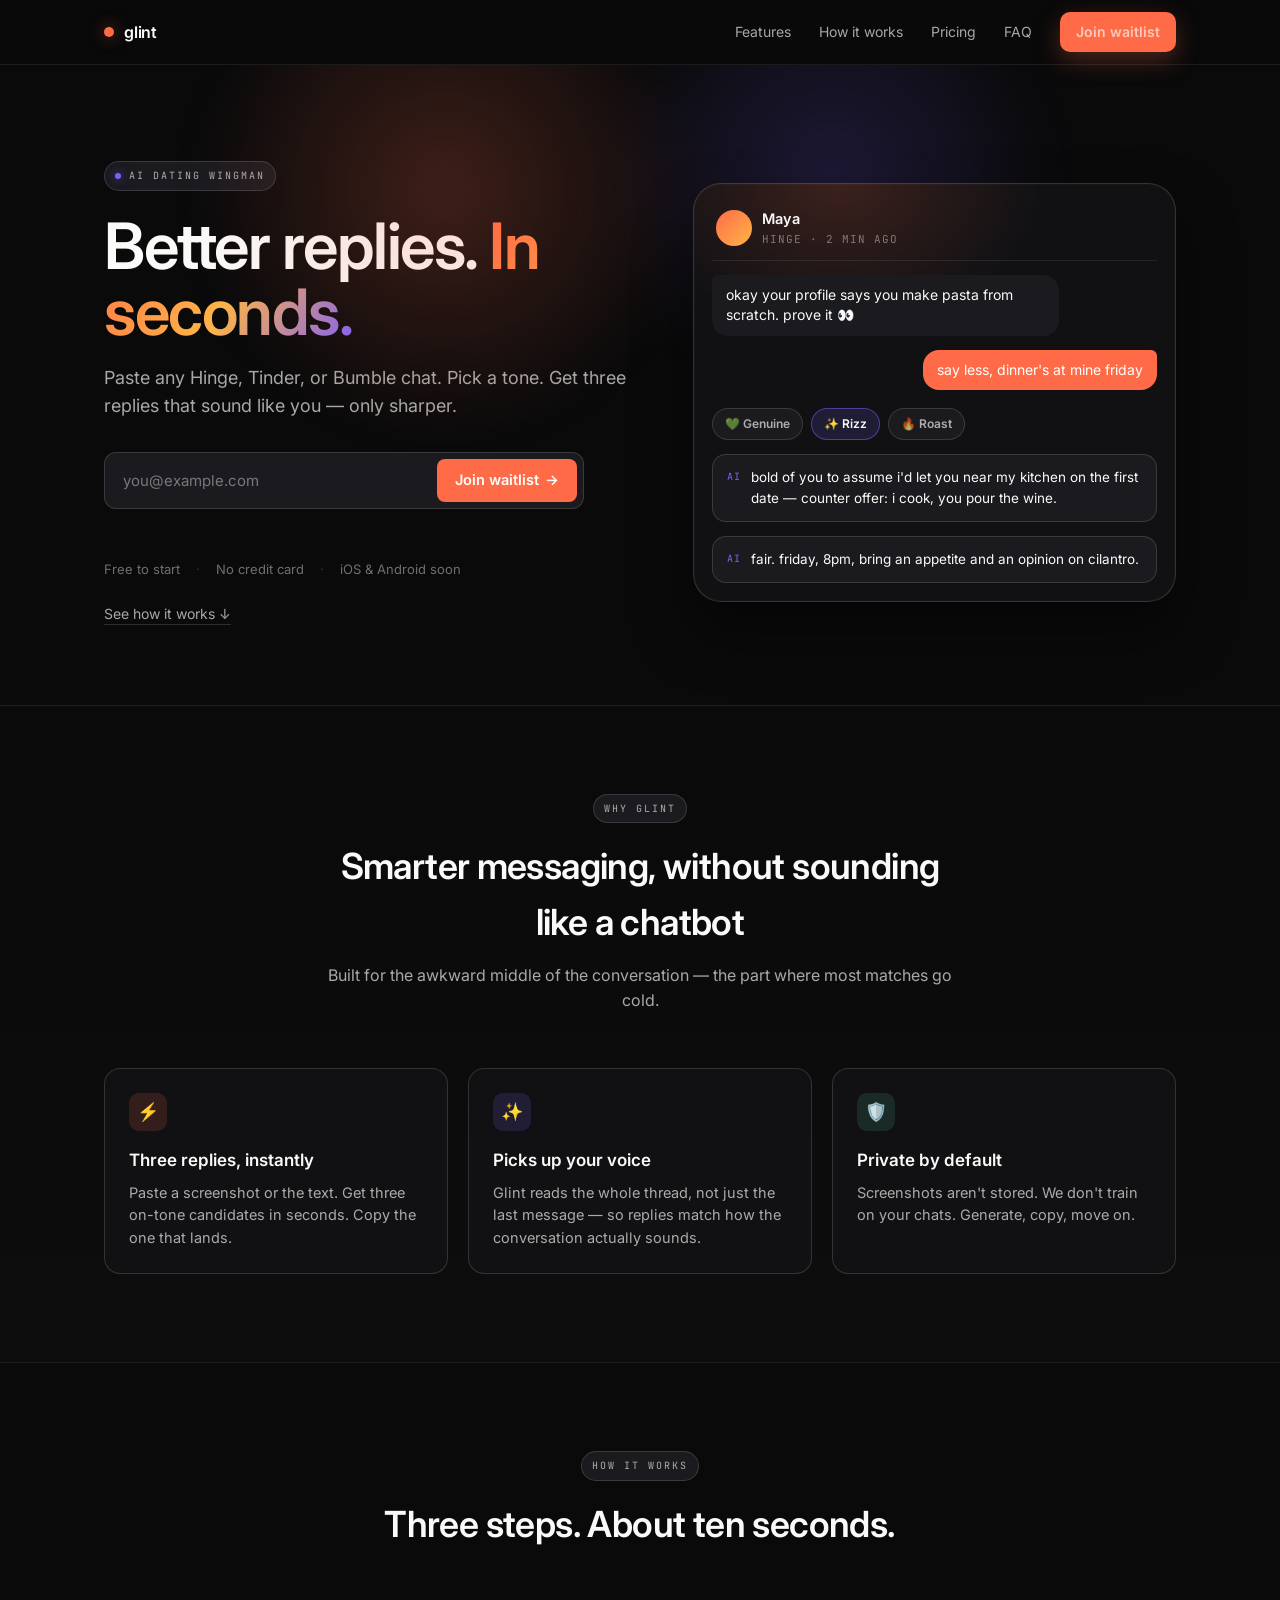
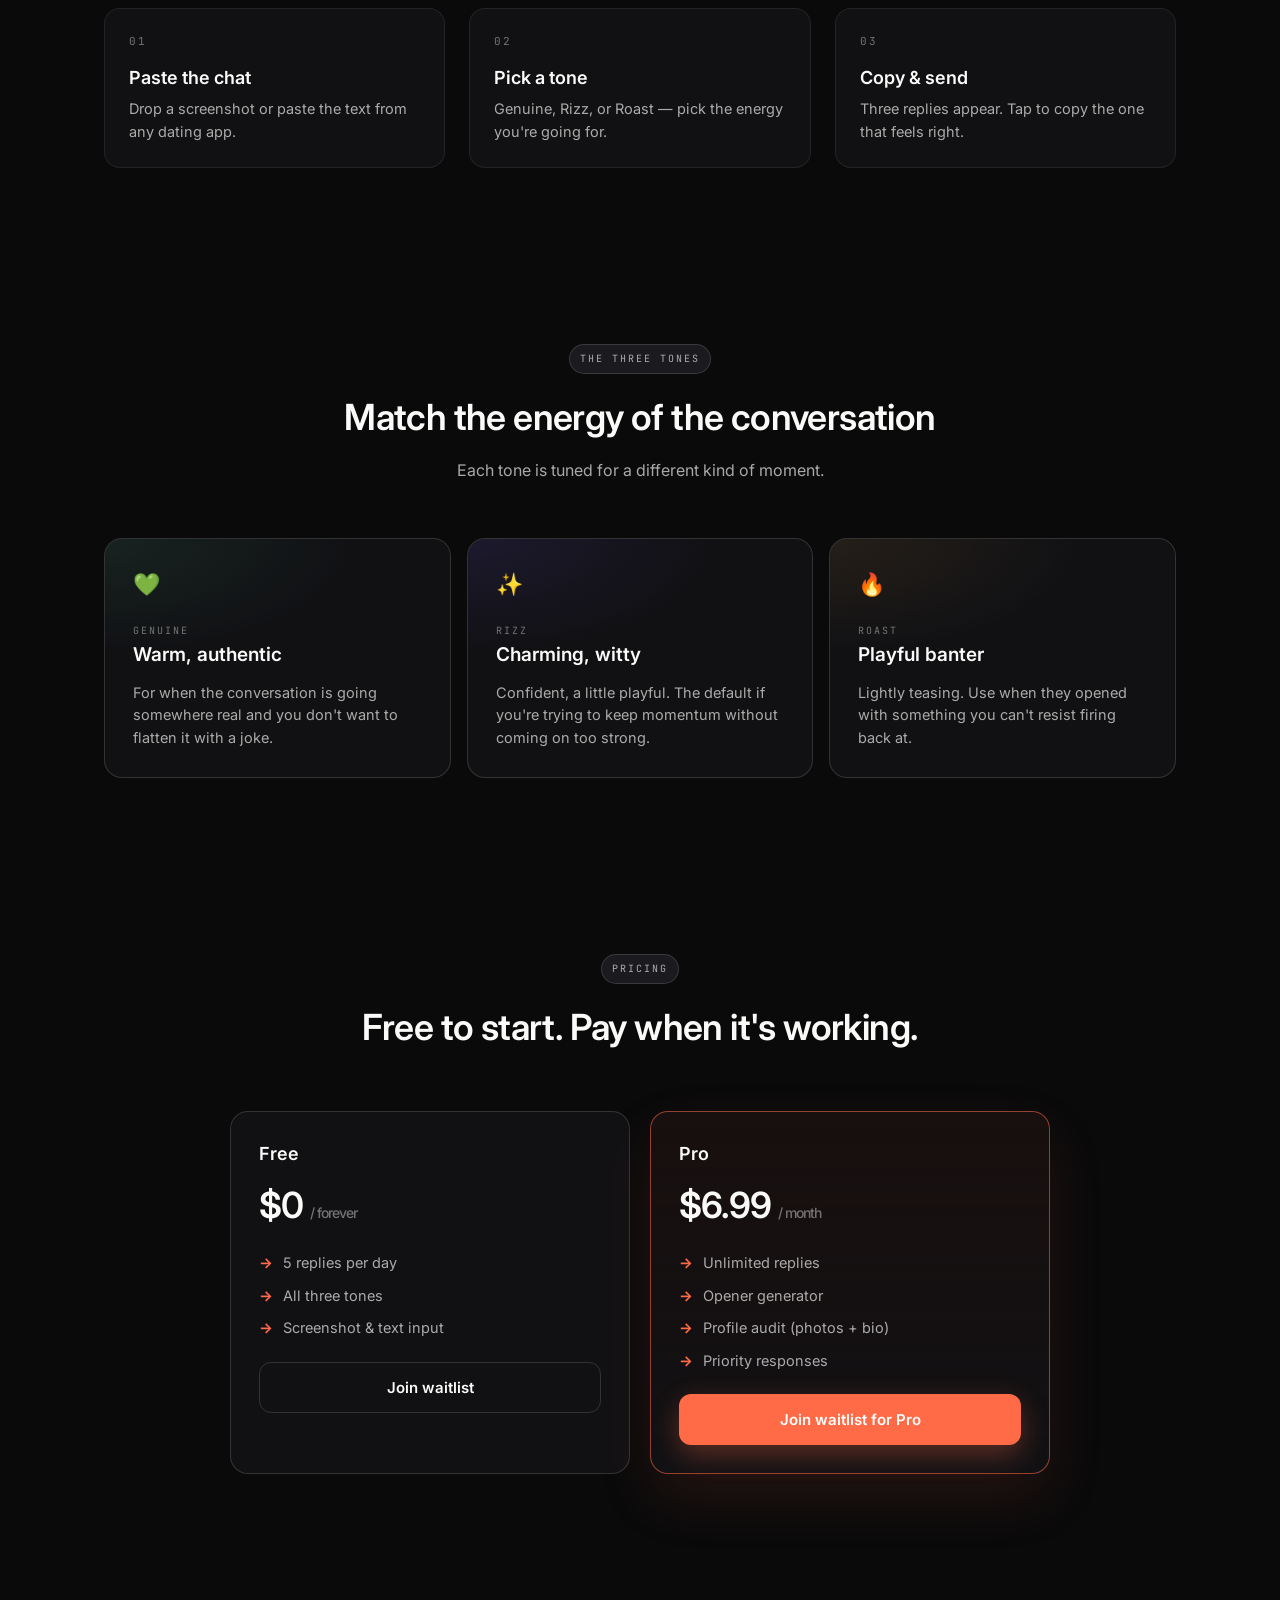
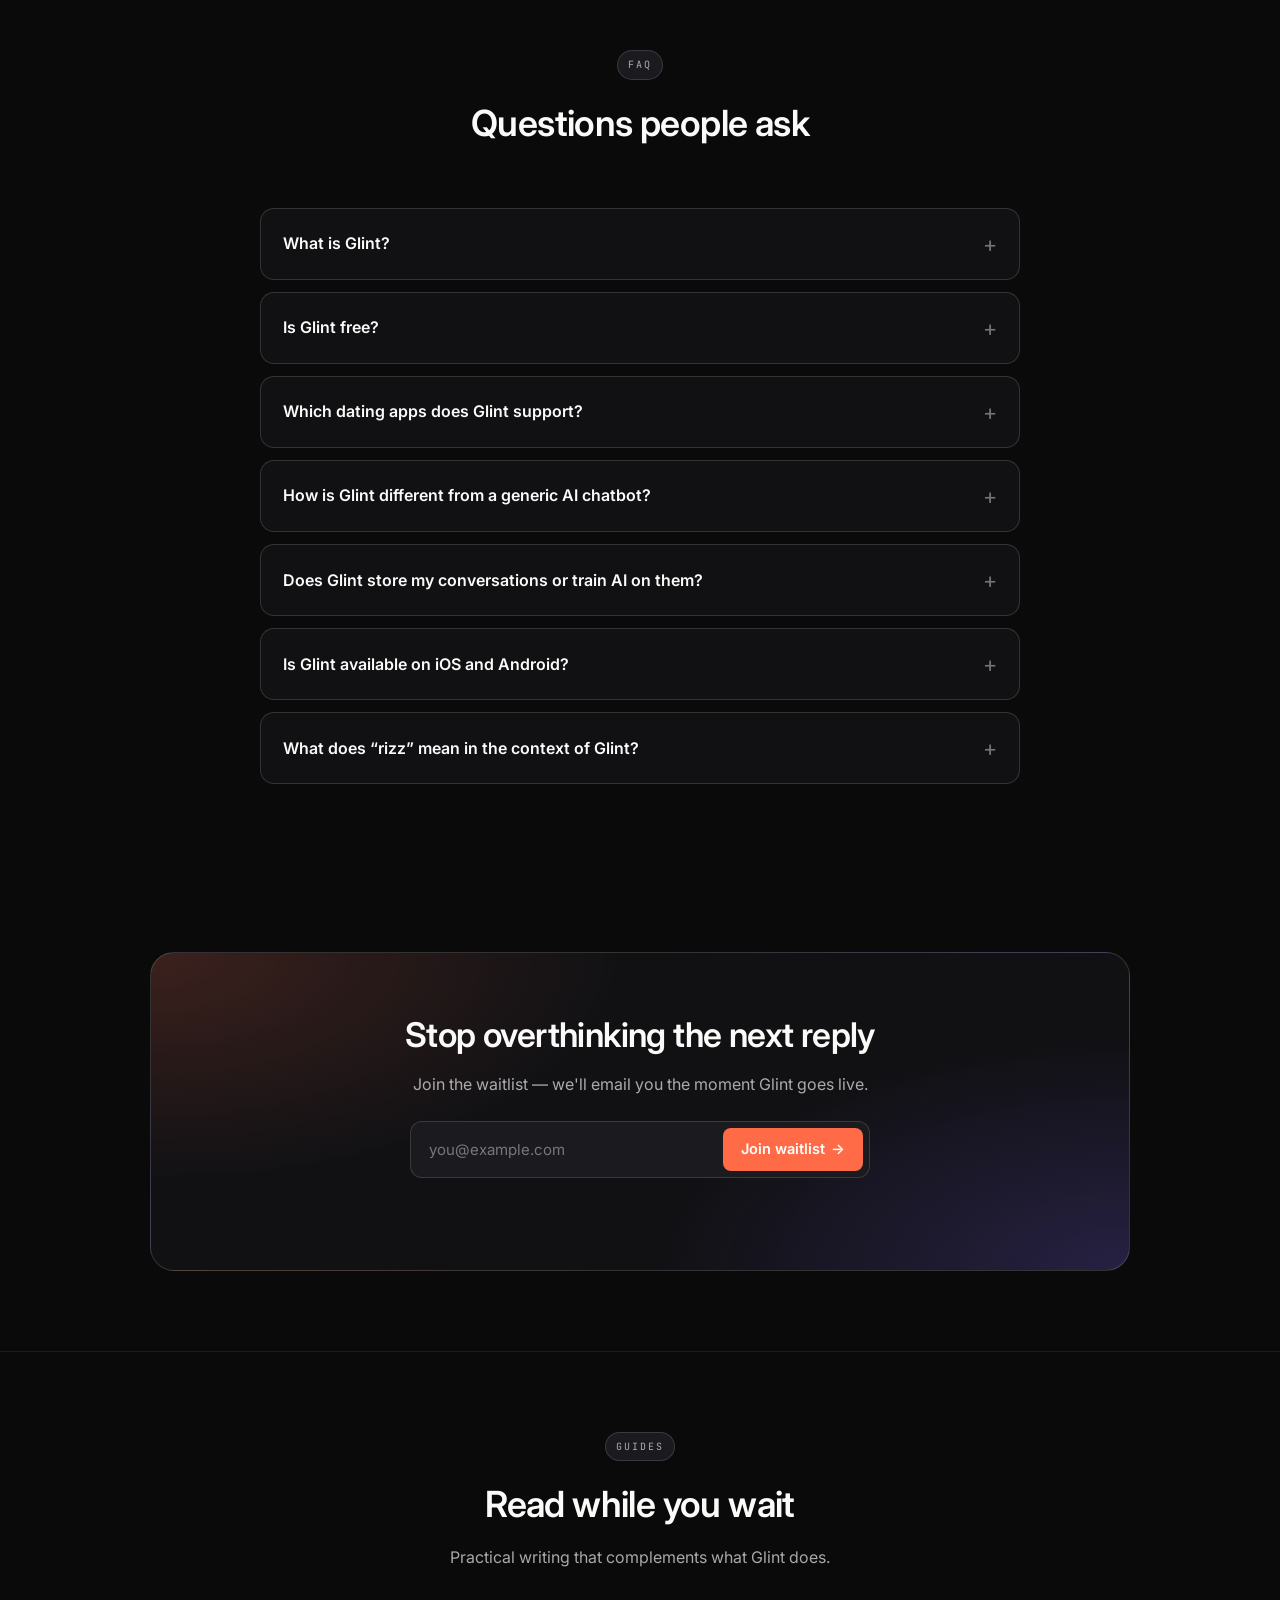
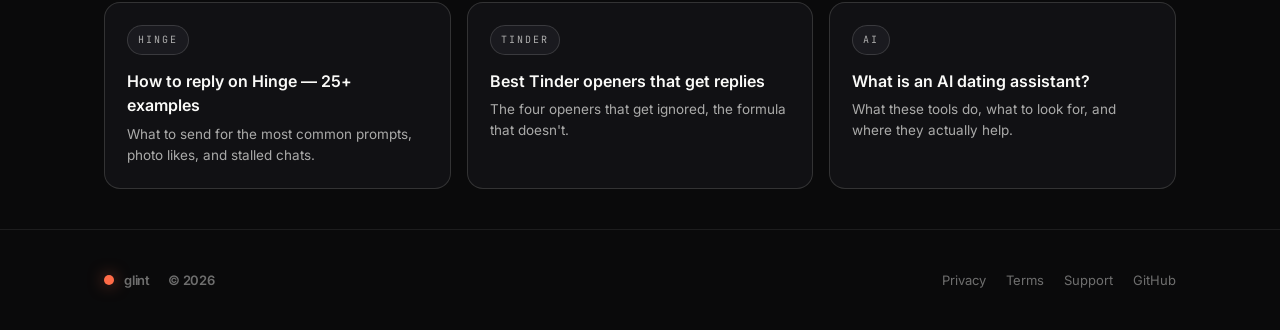
==== index.html @ b1373e06 "Replace /dating-app-rizz with /ai-dating-assistant The rizz page was off-brand — Glint is the produc" ====
<!doctype html>
<html lang="en">
<head>
<meta charset="utf-8" />
<meta name="viewport" content="width=device-width, initial-scale=1" />
<title>Glint — AI wingman for Hinge, Tinder &amp; Bumble replies</title>
<meta name="description" content="Glint is an AI wingman for Hinge, Tinder &amp; Bumble. Paste any chat → get 3 sharp replies in your voice in seconds. Free to start. Join the waitlist." />
<meta name="keywords" content="AI dating assistant, dating app replies, Hinge replies, Tinder replies, Bumble replies, AI wingman, dating openers, rizz app, Glint" />
<meta name="author" content="Glint" />
<meta name="robots" content="index, follow, max-image-preview:large, max-snippet:-1, max-video-preview:-1" />
<meta name="googlebot" content="index, follow" />
<meta name="theme-color" content="#0A0A0B" />
<link rel="canonical" href="https://glintapp.app/" />

<!-- Open Graph -->
<meta property="og:type" content="website" />
<meta property="og:site_name" content="Glint" />
<meta property="og:title" content="Glint — AI wingman for Hinge, Tinder &amp; Bumble replies" />
<meta property="og:description" content="AI wingman for Hinge, Tinder &amp; Bumble. Paste any chat → 3 sharp replies in your voice, in seconds." />
<meta property="og:url" content="https://glintapp.app/" />
<meta property="og:image" content="https://glintapp.app/og.png" />
<meta property="og:image:width" content="1200" />
<meta property="og:image:height" content="630" />
<meta property="og:locale" content="en_US" />

<!-- Twitter -->
<meta name="twitter:card" content="summary_large_image" />
<meta name="twitter:title" content="Glint — AI wingman for dating apps" />
<meta name="twitter:description" content="Paste a chat. Pick a tone. Get three replies that sound like you, only sharper." />
<meta name="twitter:image" content="https://glintapp.app/og.png" />

<link rel="icon" type="image/svg+xml" href="data:image/svg+xml,%3Csvg xmlns='http://www.w3.org/2000/svg' viewBox='0 0 32 32'%3E%3Ccircle cx='16' cy='16' r='10' fill='%23FF6B47'/%3E%3C/svg%3E" />
<link rel="preconnect" href="https://fonts.googleapis.com" />
<link rel="preconnect" href="https://fonts.gstatic.com" crossorigin />
<link rel="preconnect" href="https://us-assets.i.posthog.com" crossorigin />
<link rel="dns-prefetch" href="https://qtkzacjyuasglgknxghg.supabase.co" />
<link href="https://fonts.googleapis.com/css2?family=Inter:wght@400;500;600;700&family=JetBrains+Mono:wght@500&display=swap" rel="stylesheet" />
<link rel="prefetch" href="/hinge-replies" />
<link rel="prefetch" href="/tinder-openers" />
<link rel="prefetch" href="/ai-dating-assistant" />

<!-- Structured data -->
<script type="application/ld+json">
{
  "@context": "https://schema.org",
  "@graph": [
    {
      "@type": "Organization",
      "@id": "https://glintapp.app/#org",
      "name": "Glint",
      "url": "https://glintapp.app/",
      "logo": "https://glintapp.app/og.png"
    },
    {
      "@type": "WebSite",
      "@id": "https://glintapp.app/#site",
      "url": "https://glintapp.app/",
      "name": "Glint",
      "publisher": { "@id": "https://glintapp.app/#org" },
      "inLanguage": "en"
    },
    {
      "@type": "SoftwareApplication",
      "name": "Glint",
      "operatingSystem": "iOS, Android",
      "applicationCategory": "LifestyleApplication",
      "description": "AI wingman for dating apps. Paste a chat from Hinge, Tinder or Bumble and get three on-tone replies.",
      "offers": [
        { "@type": "Offer", "name": "Free", "price": "0", "priceCurrency": "USD" },
        { "@type": "Offer", "name": "Pro", "price": "6.99", "priceCurrency": "USD" }
      ]
    },
    {
      "@type": "FAQPage",
      "mainEntity": [
        {
          "@type": "Question",
          "name": "What is Glint?",
          "acceptedAnswer": { "@type": "Answer", "text": "Glint is an AI dating-app wingman. You paste a chat from Hinge, Tinder or Bumble, pick a tone (Genuine, Rizz, or Roast), and get three reply candidates to copy back into the dating app." }
        },
        {
          "@type": "Question",
          "name": "Is Glint free?",
          "acceptedAnswer": { "@type": "Answer", "text": "Yes. The free tier gives 5 reply generations per day across all three tones. Glint Pro adds unlimited replies, an opener generator, and a profile audit feature for $6.99 / month at launch." }
        },
        {
          "@type": "Question",
          "name": "Which dating apps does Glint support?",
          "acceptedAnswer": { "@type": "Answer", "text": "Glint works with screenshots or pasted text from Hinge, Tinder, Bumble, and other major dating apps. The input is the conversation itself, not an integration, so it works with any dating platform." }
        },
        {
          "@type": "Question",
          "name": "How is Glint different from a generic AI chatbot?",
          "acceptedAnswer": { "@type": "Answer", "text": "Generic chatbots produce one reply that often sounds robotic. Glint generates three options on different tones (warm, charming, playful) so you can compare and pick the phrasing closest to how you actually talk, then edit." }
        },
        {
          "@type": "Question",
          "name": "Does Glint store my conversations or train AI on them?",
          "acceptedAnswer": { "@type": "Answer", "text": "No. Screenshots and chat text are processed only long enough to generate the replies, then discarded. Glint does not train AI models on user conversations and does not sell user data." }
        },
        {
          "@type": "Question",
          "name": "Is Glint available on iOS and Android?",
          "acceptedAnswer": { "@type": "Answer", "text": "Glint is pre-launch as of May 2026. iOS and Android apps will ship after the waitlist build. Sign up at https://glintapp.app for early access." }
        },
        {
          "@type": "Question",
          "name": "What does 'rizz' mean in the context of Glint?",
          "acceptedAnswer": { "@type": "Answer", "text": "Rizz is slang for charisma — the ability to charm or flirt in conversation. In Glint, 'Rizz' is one of the three tone settings: confident and witty, between the warm 'Genuine' tone and the playful 'Roast' tone." }
        }
      ]
    }
  ]
}
</script>
<script>
  !function(t,e){var o,n,p,r;e.__SV||(window.posthog=e,e._i=[],e.init=function(i,s,a){function g(t,e){var o=e.split(".");2==o.length&&(t=t[o[0]],e=o[1]),t[e]=function(){t.push([e].concat(Array.prototype.slice.call(arguments,0)))}}(p=t.createElement("script")).type="text/javascript",p.crossOrigin="anonymous",p.async=!0,p.src=s.api_host.replace(".i.posthog.com","-assets.i.posthog.com")+"/static/array.js",(r=t.getElementsByTagName("script")[0]).parentNode.insertBefore(p,r);var u=e;for(void 0!==a?u=e[a]=[]:a="posthog",u.people=u.people||[],u.toString=function(t){var e="posthog";return"posthog"!==a&&(e+="."+a),t||(e+=" (stub)"),e},u.people.toString=function(){return u.toString(1)+".people (stub)"},o="init capture register register_once register_for_session unregister unregister_for_session getFeatureFlag getFeatureFlagPayload isFeatureEnabled reloadFeatureFlags updateEarlyAccessFeatureEnrollment getEarlyAccessFeatures on onFeatureFlags onSessionId getSurveys getActiveMatchingSurveys renderSurvey canRenderSurvey getNextSurveyStep identify setPersonProperties group resetGroups setPersonPropertiesForFlags resetPersonPropertiesForFlags setGroupPropertiesForFlags resetGroupPropertiesForFlags reset get_distinct_id getGroups get_session_id get_session_replay_url alias set_config startSessionRecording stopSessionRecording sessionRecordingStarted captureException loadToolbar get_property getSessionProperty createPersonProfile opt_in_capturing opt_out_capturing has_opted_in_capturing has_opted_out_capturing clear_opt_in_out_capturing debug getPageViewId captureTraceFeedback captureTraceMetric".split(" "),n=0;n<o.length;n++)g(u,o[n]);e._i.push([i,s,a])},e.__SV=1)}(document,window.posthog||[]);
  posthog.init('phc_m5fs654pnWQeLM6Z2URCee4AHEEpC3HX3XCLLkYfiMcY', {
    api_host: 'https://us.i.posthog.com',
    person_profiles: 'identified_only',
  });
</script>
<style>
  :root {
    --bg: #0A0A0B;
    --bg1: #111114;
    --bg2: #1A1A1F;
    --bg3: #222228;
    --line: rgba(250,250,248,0.08);
    --line2: rgba(250,250,248,0.14);
    --ink: #FAFAF8;
    --ink2: rgba(250,250,248,0.66);
    --ink3: rgba(250,250,248,0.42);
    --ink4: rgba(250,250,248,0.18);
    --primary: #FF6B47;
    --primary-muted: #C44E33;
    --ai: #7B61FF;
    --success: #5EE6A8;
    --warning: #FFB547;
  }
  *, *::before, *::after { box-sizing: border-box; }
  html, body { margin: 0; padding: 0; }
  body {
    font-family: 'Inter', -apple-system, BlinkMacSystemFont, sans-serif;
    background: var(--bg);
    color: var(--ink);
    line-height: 1.55;
    -webkit-font-smoothing: antialiased;
    overflow-x: hidden;
  }
  a { color: inherit; text-decoration: none; }
  .container { max-width: 1120px; margin: 0 auto; padding: 0 24px; }

  /* Nav */
  .nav {
    position: sticky; top: 0; z-index: 50;
    backdrop-filter: blur(16px);
    background: rgba(10,10,11,0.72);
    border-bottom: 1px solid var(--line);
  }
  .nav-inner {
    display: flex; align-items: center; justify-content: space-between;
    height: 64px;
  }
  .brand { display: flex; align-items: center; gap: 10px; font-weight: 600; letter-spacing: -0.2px; }
  .brand-dot {
    width: 10px; height: 10px; border-radius: 999px;
    background: var(--primary);
    box-shadow: 0 0 16px rgba(255,107,71,0.55);
  }
  .nav-links { display: flex; gap: 28px; align-items: center; }
  .nav-links a { color: var(--ink2); font-size: 14px; }
  .nav-links a:hover { color: var(--ink); }
  .nav-cta {
    padding: 9px 16px; border-radius: 10px;
    background: var(--primary); color: white; font-weight: 600; font-size: 14px;
    box-shadow: 0 8px 24px rgba(255,107,71,0.28);
    transition: transform .15s ease;
  }
  .nav-cta:hover { transform: translateY(-1px); }

  /* Hero */
  .hero { position: relative; padding: 96px 0 80px; overflow: hidden; }
  .hero::before {
    content: ""; position: absolute; inset: -200px 0 auto 0; height: 600px;
    background:
      radial-gradient(closest-side, rgba(255,107,71,0.22), transparent 70%) 15% 30% / 720px 720px no-repeat,
      radial-gradient(closest-side, rgba(123,97,255,0.18), transparent 70%) 80% 20% / 640px 640px no-repeat;
    filter: blur(20px);
    pointer-events: none;
  }
  .eyebrow {
    display: inline-flex; align-items: center; gap: 8px;
    font-family: 'JetBrains Mono', monospace;
    font-size: 10px; letter-spacing: 2px; text-transform: uppercase;
    color: var(--ink2);
    padding: 6px 10px; border-radius: 999px;
    background: var(--bg2); border: 1px solid var(--line2);
  }
  .eyebrow .pulse {
    width: 6px; height: 6px; border-radius: 999px; background: var(--ai);
    box-shadow: 0 0 10px rgba(123,97,255,0.7);
    animation: pulse 2.4s ease-in-out infinite;
  }
  @keyframes pulse {
    0%, 100% { opacity: 1; transform: scale(1); }
    50% { opacity: 0.55; transform: scale(0.85); }
  }
  .hero h1 {
    font-size: clamp(40px, 6.4vw, 64px);
    line-height: 1.04;
    font-weight: 600;
    letter-spacing: -1.5px;
    margin: 22px 0 18px;
    max-width: 14ch;
  }
  .hero h1 .accent {
    background: linear-gradient(120deg, #FF6B47 0%, #FFB547 55%, #7B61FF 100%);
    -webkit-background-clip: text; background-clip: text;
    -webkit-text-fill-color: transparent;
  }
  .hero p.lede {
    font-size: 18px; color: var(--ink2);
    max-width: 56ch; margin: 0 0 32px;
  }
  .cta-row { display: flex; gap: 12px; flex-wrap: wrap; align-items: center; }
  .btn {
    display: inline-flex; align-items: center; gap: 8px;
    padding: 13px 20px; border-radius: 12px; font-weight: 600; font-size: 15px;
    border: 1px solid transparent; cursor: pointer; transition: transform .15s ease, background .15s ease;
  }
  .btn-primary {
    background: var(--primary); color: white;
    box-shadow: 0 10px 28px rgba(255,107,71,0.32);
  }
  .btn-primary:hover { transform: translateY(-1px); background: #FF7C5C; }
  .btn-ghost {
    background: transparent; color: var(--ink);
    border-color: var(--line2);
  }
  .btn-ghost:hover { background: var(--bg2); }
  .meta-line {
    margin-top: 18px; color: var(--ink3); font-size: 13px;
    display: flex; gap: 16px; flex-wrap: wrap;
  }
  .meta-line span::before { content: "·"; margin-right: 16px; color: var(--ink4); }
  .meta-line span:first-child::before { content: ""; margin: 0; }

  .hero-grid {
    display: grid; grid-template-columns: 1.05fr 0.95fr; gap: 56px; align-items: center;
  }
  @media (max-width: 880px) { .hero-grid { grid-template-columns: 1fr; gap: 40px; } }

  /* Phone mock */
  .phone {
    position: relative;
    background: var(--bg1);
    border: 1px solid var(--line2);
    border-radius: 28px;
    padding: 18px;
    box-shadow: 0 30px 60px rgba(0,0,0,0.45), 0 0 0 1px rgba(255,255,255,0.02) inset;
  }
  .phone::after {
    content: ""; position: absolute; inset: -1px; border-radius: 28px;
    background: radial-gradient(60% 50% at 30% 0%, rgba(255,107,71,0.18), transparent 70%);
    pointer-events: none; z-index: 0;
  }
  .phone-inner { position: relative; z-index: 1; display: flex; flex-direction: column; gap: 14px; }
  .chat-header {
    display: flex; align-items: center; gap: 10px;
    padding: 6px 4px 12px; border-bottom: 1px solid var(--line);
  }
  .avatar {
    width: 36px; height: 36px; border-radius: 999px;
    background: linear-gradient(135deg, #FF6B47, #FFB547);
  }
  .chat-header .name { font-weight: 600; font-size: 14.5px; }
  .chat-header .meta { font-size: 11px; color: var(--ink3); font-family: 'JetBrains Mono', monospace; letter-spacing: 1px; }
  .bubble {
    max-width: 78%; padding: 10px 14px; border-radius: 16px;
    font-size: 14px; line-height: 1.45;
  }
  .bubble.them { background: var(--bg2); align-self: flex-start; border-top-left-radius: 6px; }
  .bubble.you { background: var(--primary); color: white; align-self: flex-end; border-top-right-radius: 6px; }
  .tones { display: flex; gap: 8px; padding-top: 4px; flex-wrap: wrap; }
  .pill {
    display: inline-flex; align-items: center; gap: 6px;
    padding: 6px 12px; border-radius: 999px;
    font-size: 12px; font-weight: 600;
    border: 1px solid var(--line2); background: var(--bg2); color: var(--ink2);
  }
  .pill.active { color: var(--ink); }
  .pill.genuine.active { background: rgba(94,230,168,0.12); border-color: rgba(94,230,168,0.45); }
  .pill.rizz.active { background: rgba(123,97,255,0.14); border-color: rgba(123,97,255,0.50); }
  .pill.roast.active { background: rgba(255,181,71,0.12); border-color: rgba(255,181,71,0.45); }
  .suggestion {
    padding: 12px 14px; border: 1px solid var(--line2); border-radius: 14px;
    background: var(--bg2); font-size: 13.5px; color: var(--ink);
    display: flex; gap: 10px; align-items: flex-start;
  }
  .suggestion .tag {
    font-family: 'JetBrains Mono', monospace; font-size: 10px; letter-spacing: 1px;
    color: var(--ai); text-transform: uppercase; margin-top: 2px;
  }

  /* Section base */
  section { padding: 88px 0; position: relative; }
  .section-head { max-width: 640px; margin: 0 auto 56px; text-align: center; }
  .section-head .eyebrow { margin-bottom: 16px; }
  .section-head h2 {
    font-size: clamp(28px, 3.4vw, 36px); font-weight: 600; letter-spacing: -0.6px; margin: 0 0 12px;
  }
  .section-head p { color: var(--ink2); font-size: 16px; margin: 0; }

  /* Features */
  .features { background: linear-gradient(180deg, transparent, rgba(255,255,255,0.012)); border-top: 1px solid var(--line); border-bottom: 1px solid var(--line); }
  .feature-grid { display: grid; grid-template-columns: repeat(3, 1fr); gap: 20px; }
  @media (max-width: 880px) { .feature-grid { grid-template-columns: 1fr; } }
  .card {
    background: var(--bg1);
    border: 1px solid var(--line2);
    border-radius: 16px;
    padding: 24px;
    transition: transform .2s ease, border-color .2s ease;
  }
  .card:hover { transform: translateY(-2px); border-color: rgba(250,250,248,0.22); }
  .card .icon {
    width: 38px; height: 38px; border-radius: 10px;
    display: inline-flex; align-items: center; justify-content: center;
    font-size: 18px; margin-bottom: 16px;
  }
  .icon-warm { background: rgba(255,107,71,0.14); color: var(--primary); }
  .icon-ai { background: rgba(123,97,255,0.14); color: var(--ai); }
  .icon-ok { background: rgba(94,230,168,0.12); color: var(--success); }
  .card h3 { margin: 0 0 8px; font-size: 17px; font-weight: 600; }
  .card p { margin: 0; color: var(--ink2); font-size: 14.5px; }

  /* How it works */
  .steps { display: grid; grid-template-columns: repeat(3, 1fr); gap: 24px; counter-reset: step; }
  @media (max-width: 880px) { .steps { grid-template-columns: 1fr; } }
  .step {
    padding: 24px; border: 1px solid var(--line); border-radius: 16px;
    background: var(--bg1);
  }
  .step .num {
    font-family: 'JetBrains Mono', monospace;
    font-size: 11px; letter-spacing: 2px; color: var(--ink3);
    margin-bottom: 14px;
  }
  .step h3 { margin: 0 0 6px; font-size: 18px; font-weight: 600; }
  .step p { margin: 0; color: var(--ink2); font-size: 14.5px; }

  /* Tones */
  .tone-grid { display: grid; grid-template-columns: repeat(3, 1fr); gap: 16px; }
  @media (max-width: 880px) { .tone-grid { grid-template-columns: 1fr; } }
  .tone-card {
    border-radius: 18px; padding: 28px;
    background: var(--bg1); border: 1px solid var(--line2);
    position: relative; overflow: hidden;
  }
  .tone-card::before {
    content: ""; position: absolute; inset: 0;
    background: radial-gradient(120% 80% at 0% 0%, var(--tone-glow), transparent 60%);
    opacity: 0.6; pointer-events: none;
  }
  .tone-card > * { position: relative; }
  .tone-card .emoji { font-size: 22px; margin-bottom: 14px; display: block; }
  .tone-card h3 { margin: 0 0 6px; font-size: 19px; font-weight: 600; }
  .tone-card .label { font-family: 'JetBrains Mono', monospace; font-size: 10px; letter-spacing: 2px; color: var(--ink3); text-transform: uppercase; }
  .tone-card p { color: var(--ink2); font-size: 14.5px; margin: 12px 0 0; }
  .tone-card.g { --tone-glow: rgba(94,230,168,0.14); }
  .tone-card.r { --tone-glow: rgba(123,97,255,0.18); }
  .tone-card.b { --tone-glow: rgba(255,181,71,0.14); }

  /* Pricing */
  .price-grid { display: grid; grid-template-columns: 1fr 1fr; gap: 20px; max-width: 820px; margin: 0 auto; }
  @media (max-width: 720px) { .price-grid { grid-template-columns: 1fr; } }
  .price {
    border: 1px solid var(--line2); border-radius: 18px; padding: 28px;
    background: var(--bg1);
  }
  .price.featured {
    border-color: rgba(255,107,71,0.55);
    background: linear-gradient(180deg, rgba(255,107,71,0.06), var(--bg1));
    box-shadow: 0 24px 60px rgba(255,107,71,0.10);
  }
  .price h3 { margin: 0; font-size: 18px; font-weight: 600; }
  .price .amount { font-size: 36px; font-weight: 600; letter-spacing: -1px; margin: 10px 0 4px; }
  .price .amount small { font-size: 14px; color: var(--ink3); font-weight: 500; }
  .price ul { list-style: none; padding: 0; margin: 18px 0 0; display: flex; flex-direction: column; gap: 10px; }
  .price ul li { color: var(--ink2); font-size: 14.5px; display: flex; gap: 10px; align-items: flex-start; }
  .price ul li::before { content: "→"; color: var(--primary); font-weight: 700; }
  .price .btn { width: 100%; justify-content: center; margin-top: 22px; }

  /* CTA strip */
  .cta-strip {
    margin: 80px auto;
    max-width: 980px;
    border-radius: 24px;
    padding: 56px 40px;
    background:
      radial-gradient(80% 120% at 0% 0%, rgba(255,107,71,0.18), transparent 60%),
      radial-gradient(80% 120% at 100% 100%, rgba(123,97,255,0.20), transparent 60%),
      var(--bg1);
    border: 1px solid var(--line2);
    text-align: center;
  }
  .cta-strip h2 { margin: 0 0 10px; font-size: clamp(26px, 3.4vw, 34px); letter-spacing: -0.6px; font-weight: 600; }
  .cta-strip p { color: var(--ink2); margin: 0 0 24px; }

  /* Guides */
  .guides { padding: 80px 0 40px; border-top: 1px solid var(--line); margin-top: 56px; }
  .guides .section-head { margin-bottom: 32px; }
  .guides-grid { display: grid; grid-template-columns: repeat(3, 1fr); gap: 16px; }
  @media (max-width: 880px) { .guides-grid { grid-template-columns: 1fr; } }
  .guide-card {
    display: block;
    background: var(--bg1);
    border: 1px solid var(--line2);
    border-radius: 16px;
    padding: 22px;
    color: inherit;
    text-decoration: none;
    transition: transform .15s ease, border-color .15s ease;
  }
  .guide-card:hover { transform: translateY(-2px); border-color: rgba(250,250,248,0.24); text-decoration: none; }
  .guide-card .eyebrow { font-size: 10px; }
  .guide-card h3 { margin: 14px 0 6px; font-size: 16px; font-weight: 600; color: var(--ink); }
  .guide-card p { margin: 0; font-size: 13.5px; color: var(--ink2); }

  /* FAQ */
  .faq-grid { display: grid; gap: 12px; max-width: 760px; margin: 0 auto; }
  .faq-item {
    background: var(--bg1);
    border: 1px solid var(--line2);
    border-radius: 14px;
    padding: 0;
    overflow: hidden;
  }
  .faq-item summary {
    list-style: none;
    cursor: pointer;
    padding: 18px 22px;
    font-size: 16px;
    font-weight: 600;
    color: var(--ink);
    display: flex;
    justify-content: space-between;
    align-items: center;
    gap: 16px;
  }
  .faq-item summary::-webkit-details-marker { display: none; }
  .faq-item summary::after {
    content: "+";
    color: var(--ink3);
    font-weight: 400;
    font-size: 22px;
    transition: transform .15s ease;
  }
  .faq-item[open] summary::after { content: "–"; }
  .faq-item .answer { padding: 0 22px 20px; color: var(--ink2); font-size: 14.5px; line-height: 1.65; }
  .faq-item .answer p { margin: 0; }

  /* Waitlist */
  .waitlist {
    display: flex; gap: 8px; max-width: 460px; margin: 8px auto 16px;
    background: var(--bg2); border: 1px solid var(--line2);
    border-radius: 12px; padding: 6px;
    transition: border-color .2s ease, box-shadow .2s ease;
  }
  .waitlist-hero {
    margin: 28px 0 12px;
    max-width: 480px;
  }
  .hero-secondary {
    margin: 24px 0 0;
    font-size: 14px;
    color: var(--ink3);
  }
  .hero-secondary a {
    color: var(--ink2);
    text-decoration: none;
    border-bottom: 1px solid var(--line2);
    padding-bottom: 2px;
    transition: color .15s ease, border-color .15s ease;
  }
  .hero-secondary a:hover {
    color: var(--ink);
    border-color: var(--ink3);
  }
  .waitlist:focus-within {
    border-color: rgba(255,107,71,0.55);
    box-shadow: 0 0 0 4px rgba(255,107,71,0.10);
  }
  .waitlist input {
    flex: 1; background: transparent; border: 0; outline: 0;
    color: var(--ink); font: inherit; font-size: 15px; padding: 10px 12px;
  }
  .waitlist input::placeholder { color: var(--ink3); }
  .waitlist button {
    border: 0; cursor: pointer; font: inherit; font-weight: 600; font-size: 14.5px;
    padding: 10px 18px; border-radius: 8px;
    background: var(--primary); color: white;
    display: inline-flex; align-items: center; gap: 6px;
    transition: transform .15s ease, background .15s ease;
  }
  .waitlist button:hover { background: #FF7C5C; transform: translateY(-1px); }
  .waitlist button:disabled { opacity: 0.6; cursor: default; transform: none; }
  .waitlist-status {
    min-height: 20px; font-size: 13px; color: var(--ink3);
    text-align: center; margin-top: 6px;
  }
  .waitlist-status.ok { color: var(--success); }
  .waitlist-status.err { color: #E84545; }
  .divider-or {
    display: flex; align-items: center; gap: 12px; max-width: 460px;
    margin: 18px auto; color: var(--ink3); font-size: 12px;
    font-family: 'JetBrains Mono', monospace; letter-spacing: 2px;
  }
  .divider-or::before, .divider-or::after {
    content: ""; flex: 1; height: 1px; background: var(--line);
  }

  /* Footer */
  footer {
    border-top: 1px solid var(--line);
    padding: 40px 0; color: var(--ink3); font-size: 13px;
  }
  .footer-inner { display: flex; justify-content: space-between; gap: 16px; flex-wrap: wrap; }
  .footer-links { display: flex; gap: 20px; }
  .footer-links a:hover { color: var(--ink); }
</style>
</head>
<body>

<nav class="nav">
  <div class="container nav-inner">
    <a href="#" class="brand">
      <span class="brand-dot"></span>
      <span>glint</span>
    </a>
    <div class="nav-links">
      <a href="#features">Features</a>
      <a href="#how">How it works</a>
      <a href="#pricing">Pricing</a>
      <a href="#faq">FAQ</a>
      <a href="#download" class="nav-cta">Join waitlist</a>
    </div>
  </div>
</nav>

<main>
<header class="hero">
  <div class="container hero-grid">
    <div>
      <span class="eyebrow"><span class="pulse"></span> AI dating wingman</span>
      <h1>Better replies. <span class="accent">In seconds.</span></h1>
      <p class="lede">
        Paste any Hinge, Tinder, or Bumble chat. Pick a tone. Get three replies that sound like you — only sharper.
      </p>
      <form class="waitlist waitlist-hero" id="waitlist-form-hero" novalidate>
        <input type="email" name="email" class="waitlist-email" placeholder="you@example.com" autocomplete="email" required aria-label="Email for waitlist" />
        <button type="submit" class="waitlist-submit">
          <span>Join waitlist</span>
          <span aria-hidden="true">→</span>
        </button>
      </form>
      <div class="waitlist-status" aria-live="polite"></div>
      <div class="meta-line">
        <span>Free to start</span>
        <span>No credit card</span>
        <span>iOS &amp; Android soon</span>
      </div>
      <p class="hero-secondary"><a href="#how">See how it works ↓</a></p>
    </div>

    <div class="phone" aria-hidden="true">
      <div class="phone-inner">
        <div class="chat-header">
          <div class="avatar"></div>
          <div>
            <div class="name">Maya</div>
            <div class="meta">HINGE · 2 MIN AGO</div>
          </div>
        </div>
        <div class="bubble them">okay your profile says you make pasta from scratch. prove it 👀</div>
        <div class="bubble you">say less, dinner&#39;s at mine friday</div>

        <div class="tones">
          <span class="pill genuine">💚 Genuine</span>
          <span class="pill rizz active">✨ Rizz</span>
          <span class="pill roast">🔥 Roast</span>
        </div>

        <div class="suggestion">
          <span class="tag">AI</span>
          <span>bold of you to assume i&#39;d let you near my kitchen on the first date — counter offer: i cook, you pour the wine.</span>
        </div>
        <div class="suggestion">
          <span class="tag">AI</span>
          <span>fair. friday, 8pm, bring an appetite and an opinion on cilantro.</span>
        </div>
      </div>
    </div>
  </div>
</header>

<section id="features" class="features">
  <div class="container">
    <div class="section-head">
      <span class="eyebrow">Why glint</span>
      <h2>Smarter messaging, without sounding like a chatbot</h2>
      <p>Built for the awkward middle of the conversation — the part where most matches go cold.</p>
    </div>
    <div class="feature-grid">
      <div class="card">
        <div class="icon icon-warm">⚡</div>
        <h3>Three replies, instantly</h3>
        <p>Paste a screenshot or the text. Get three on-tone candidates in seconds. Copy the one that lands.</p>
      </div>
      <div class="card">
        <div class="icon icon-ai">✨</div>
        <h3>Picks up your voice</h3>
        <p>Glint reads the whole thread, not just the last message — so replies match how the conversation actually sounds.</p>
      </div>
      <div class="card">
        <div class="icon icon-ok">🛡️</div>
        <h3>Private by default</h3>
        <p>Screenshots aren&#39;t stored. We don&#39;t train on your chats. Generate, copy, move on.</p>
      </div>
    </div>
  </div>
</section>

<section id="how">
  <div class="container">
    <div class="section-head">
      <span class="eyebrow">How it works</span>
      <h2>Three steps. About ten seconds.</h2>
    </div>
    <div class="steps">
      <div class="step">
        <div class="num">01</div>
        <h3>Paste the chat</h3>
        <p>Drop a screenshot or paste the text from any dating app.</p>
      </div>
      <div class="step">
        <div class="num">02</div>
        <h3>Pick a tone</h3>
        <p>Genuine, Rizz, or Roast — pick the energy you&#39;re going for.</p>
      </div>
      <div class="step">
        <div class="num">03</div>
        <h3>Copy &amp; send</h3>
        <p>Three replies appear. Tap to copy the one that feels right.</p>
      </div>
    </div>
  </div>
</section>

<section>
  <div class="container">
    <div class="section-head">
      <span class="eyebrow">The three tones</span>
      <h2>Match the energy of the conversation</h2>
      <p>Each tone is tuned for a different kind of moment.</p>
    </div>
    <div class="tone-grid">
      <div class="tone-card g">
        <span class="emoji">💚</span>
        <span class="label">Genuine</span>
        <h3>Warm, authentic</h3>
        <p>For when the conversation is going somewhere real and you don&#39;t want to flatten it with a joke.</p>
      </div>
      <div class="tone-card r">
        <span class="emoji">✨</span>
        <span class="label">Rizz</span>
        <h3>Charming, witty</h3>
        <p>Confident, a little playful. The default if you&#39;re trying to keep momentum without coming on too strong.</p>
      </div>
      <div class="tone-card b">
        <span class="emoji">🔥</span>
        <span class="label">Roast</span>
        <h3>Playful banter</h3>
        <p>Lightly teasing. Use when they opened with something you can&#39;t resist firing back at.</p>
      </div>
    </div>
  </div>
</section>

<section id="pricing">
  <div class="container">
    <div class="section-head">
      <span class="eyebrow">Pricing</span>
      <h2>Free to start. Pay when it&#39;s working.</h2>
    </div>
    <div class="price-grid">
      <div class="price">
        <h3>Free</h3>
        <div class="amount">$0 <small>/ forever</small></div>
        <ul>
          <li>5 replies per day</li>
          <li>All three tones</li>
          <li>Screenshot &amp; text input</li>
        </ul>
        <a href="#download" class="btn btn-ghost">Join waitlist</a>
      </div>
      <div class="price featured">
        <h3>Pro</h3>
        <div class="amount">$6.99 <small>/ month</small></div>
        <ul>
          <li>Unlimited replies</li>
          <li>Opener generator</li>
          <li>Profile audit (photos + bio)</li>
          <li>Priority responses</li>
        </ul>
        <a href="#download" class="btn btn-primary" data-ph-event="pricing_pro_clicked">Join waitlist for Pro</a>
      </div>
    </div>
  </div>
</section>

<section id="faq">
  <div class="container">
    <div class="section-head">
      <span class="eyebrow">FAQ</span>
      <h2>Questions people ask</h2>
    </div>
    <div class="faq-grid">
      <details class="faq-item">
        <summary>What is Glint?</summary>
        <div class="answer"><p>Glint is an AI dating-app wingman. You paste a chat from Hinge, Tinder, or Bumble, pick a tone — Genuine, Rizz, or Roast — and get three reply candidates to copy back into the dating app.</p></div>
      </details>
      <details class="faq-item">
        <summary>Is Glint free?</summary>
        <div class="answer"><p>Yes. The free tier gives 5 reply generations per day across all three tones. Glint Pro adds unlimited replies, an opener generator, and a profile audit feature for $6.99 / month at launch.</p></div>
      </details>
      <details class="faq-item">
        <summary>Which dating apps does Glint support?</summary>
        <div class="answer"><p>Glint works with screenshots or pasted text from Hinge, Tinder, Bumble, and other major dating apps. The input is the conversation itself, not an integration, so it works with any dating platform.</p></div>
      </details>
      <details class="faq-item">
        <summary>How is Glint different from a generic AI chatbot?</summary>
        <div class="answer"><p>Generic chatbots produce one reply that often sounds robotic. Glint generates three options on different tones (warm, charming, playful) so you can compare and pick the phrasing closest to how you actually talk, then edit.</p></div>
      </details>
      <details class="faq-item">
        <summary>Does Glint store my conversations or train AI on them?</summary>
        <div class="answer"><p>No. Screenshots and chat text are processed only long enough to generate the replies, then discarded. Glint does not train AI models on user conversations and does not sell user data.</p></div>
      </details>
      <details class="faq-item">
        <summary>Is Glint available on iOS and Android?</summary>
        <div class="answer"><p>Glint is pre-launch. iOS and Android apps will ship after the waitlist build. Sign up below for early access.</p></div>
      </details>
      <details class="faq-item">
        <summary>What does &ldquo;rizz&rdquo; mean in the context of Glint?</summary>
        <div class="answer"><p>Rizz is slang for charisma — the ability to charm or flirt in conversation. In Glint, &ldquo;Rizz&rdquo; is one of three tone settings: confident and witty, between the warm &ldquo;Genuine&rdquo; tone and the playful &ldquo;Roast&rdquo; tone. <a href="/ai-dating-assistant">More on what rizz means</a>.</p></div>
      </details>
    </div>
  </div>
</section>

<div id="download" class="container">
  <div class="cta-strip">
    <h2>Stop overthinking the next reply</h2>
    <p>Join the waitlist — we&#39;ll email you the moment Glint goes live.</p>
    <form class="waitlist" novalidate>
      <input type="email" name="email" class="waitlist-email" placeholder="you@example.com" autocomplete="email" required aria-label="Email for waitlist" />
      <button type="submit" class="waitlist-submit">
        <span>Join waitlist</span>
        <span aria-hidden="true">→</span>
      </button>
    </form>
    <div class="waitlist-status" aria-live="polite"></div>
  </div>
</div>

<section class="guides">
  <div class="container">
    <div class="section-head">
      <span class="eyebrow">Guides</span>
      <h2>Read while you wait</h2>
      <p>Practical writing that complements what Glint does.</p>
    </div>
    <div class="guides-grid">
      <a href="/hinge-replies" class="guide-card">
        <span class="eyebrow">HINGE</span>
        <h3>How to reply on Hinge — 25+ examples</h3>
        <p>What to send for the most common prompts, photo likes, and stalled chats.</p>
      </a>
      <a href="/tinder-openers" class="guide-card">
        <span class="eyebrow">TINDER</span>
        <h3>Best Tinder openers that get replies</h3>
        <p>The four openers that get ignored, the formula that doesn&#39;t.</p>
      </a>
      <a href="/ai-dating-assistant" class="guide-card">
        <span class="eyebrow">AI</span>
        <h3>What is an AI dating assistant?</h3>
        <p>What these tools do, what to look for, and where they actually help.</p>
      </a>
    </div>
  </div>
</section>

</main>

<footer>
  <div class="container footer-inner">
    <div class="brand">
      <span class="brand-dot"></span>
      <span>glint</span>
      <span style="color:var(--ink3); margin-left:8px;">© 2026</span>
    </div>
    <div class="footer-links">
      <a href="/privacy">Privacy</a>
      <a href="/terms">Terms</a>
      <a href="mailto:khanna.hemant3@gmail.com">Support</a>
      <a href="https://github.com/hemant0024/glintweb" rel="noopener">GitHub</a>
    </div>
  </div>
</footer>

<script>
  document.addEventListener('click', function (e) {
    var el = e.target.closest('[data-ph-event]');
    if (!el || !window.posthog) return;
    var name = el.getAttribute('data-ph-event');
    var props = {};
    for (var i = 0; i < el.attributes.length; i++) {
      var a = el.attributes[i];
      if (a.name.indexOf('data-ph-') === 0 && a.name !== 'data-ph-event') {
        props[a.name.slice('data-ph-'.length)] = a.value;
      }
    }
    posthog.capture(name, props);
  });

  (function () {
    var forms = document.querySelectorAll('form.waitlist');
    if (!forms.length) return;
    var emailRe = /^[^\s@]+@[^\s@]+\.[^\s@]+$/;
    var SUPABASE_URL = 'https://qtkzacjyuasglgknxghg.supabase.co';
    var SUPABASE_ANON_KEY = 'sb_publishable_K4ZFQrnj4R7ILk7cuPNO7w_Fi17-qK3';

    forms.forEach(function (form) {
      var input = form.querySelector('.waitlist-email');
      var btn = form.querySelector('.waitlist-submit');
      var btnLabel = btn.querySelector('span');
      var status = form.parentNode.querySelector('.waitlist-status') || form.nextElementSibling;
      var source = form.classList.contains('waitlist-hero') ? 'landing_hero' : 'landing_cta';

      function setStatus(kind, msg) {
        if (!status) return;
        status.className = 'waitlist-status' + (kind ? ' ' + kind : '');
        status.textContent = msg || '';
      }

      function markJoined(email) {
        btn.disabled = true;
        btnLabel.textContent = 'You’re in';
        input.value = '';
        input.disabled = true;
        setStatus('ok', 'Thanks — we’ll email you at ' + email + '.');
      }

      form.addEventListener('submit', function (e) {
        e.preventDefault();
        var email = (input.value || '').trim();
        if (!emailRe.test(email)) {
          setStatus('err', 'That doesn’t look like a valid email.');
          input.focus();
          return;
        }
        btn.disabled = true;
        btnLabel.textContent = 'Joining…';
        setStatus('', '');

        fetch(SUPABASE_URL + '/rest/v1/waitlist', {
          method: 'POST',
          headers: {
            'Content-Type': 'application/json',
            'apikey': SUPABASE_ANON_KEY,
            'Authorization': 'Bearer ' + SUPABASE_ANON_KEY,
            'Prefer': 'return=minimal'
          },
          body: JSON.stringify({ email: email, source: source, user_agent: navigator.userAgent })
        }).then(function (res) {
          if (res.status === 201 || res.status === 204) {
            if (window.posthog) {
              posthog.identify(email, { email: email });
              posthog.capture('waitlist_joined', { email: email, source: source });
            }
            markJoined(email);
          } else if (res.status === 409) {
            markJoined(email);
          } else {
            return res.text().then(function (t) { throw new Error(t || ('HTTP ' + res.status)); });
          }
        }).catch(function (err) {
          console.error('waitlist error', err);
          btn.disabled = false;
          btnLabel.textContent = 'Join waitlist';
          setStatus('err', 'Something went wrong. Try again in a sec.');
        });
      });
    });
  })();
</script>

</body>
</html>
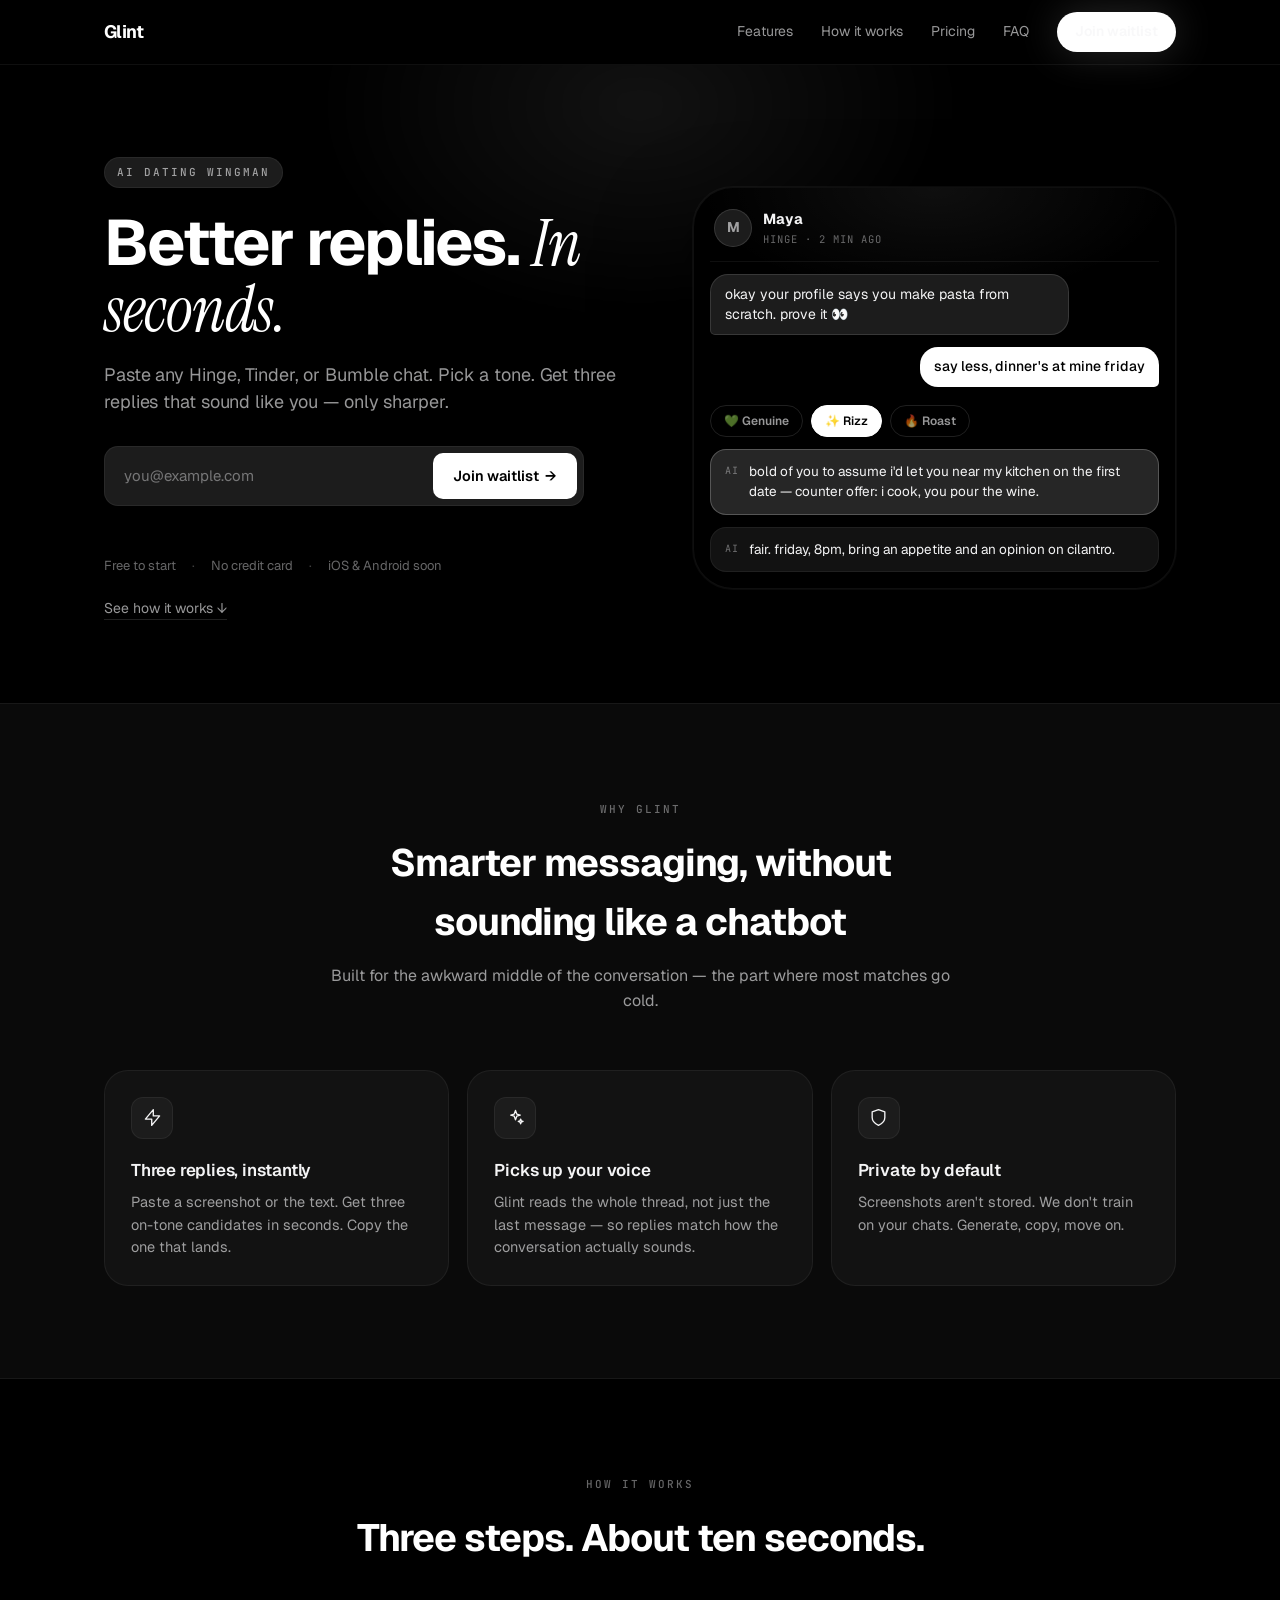
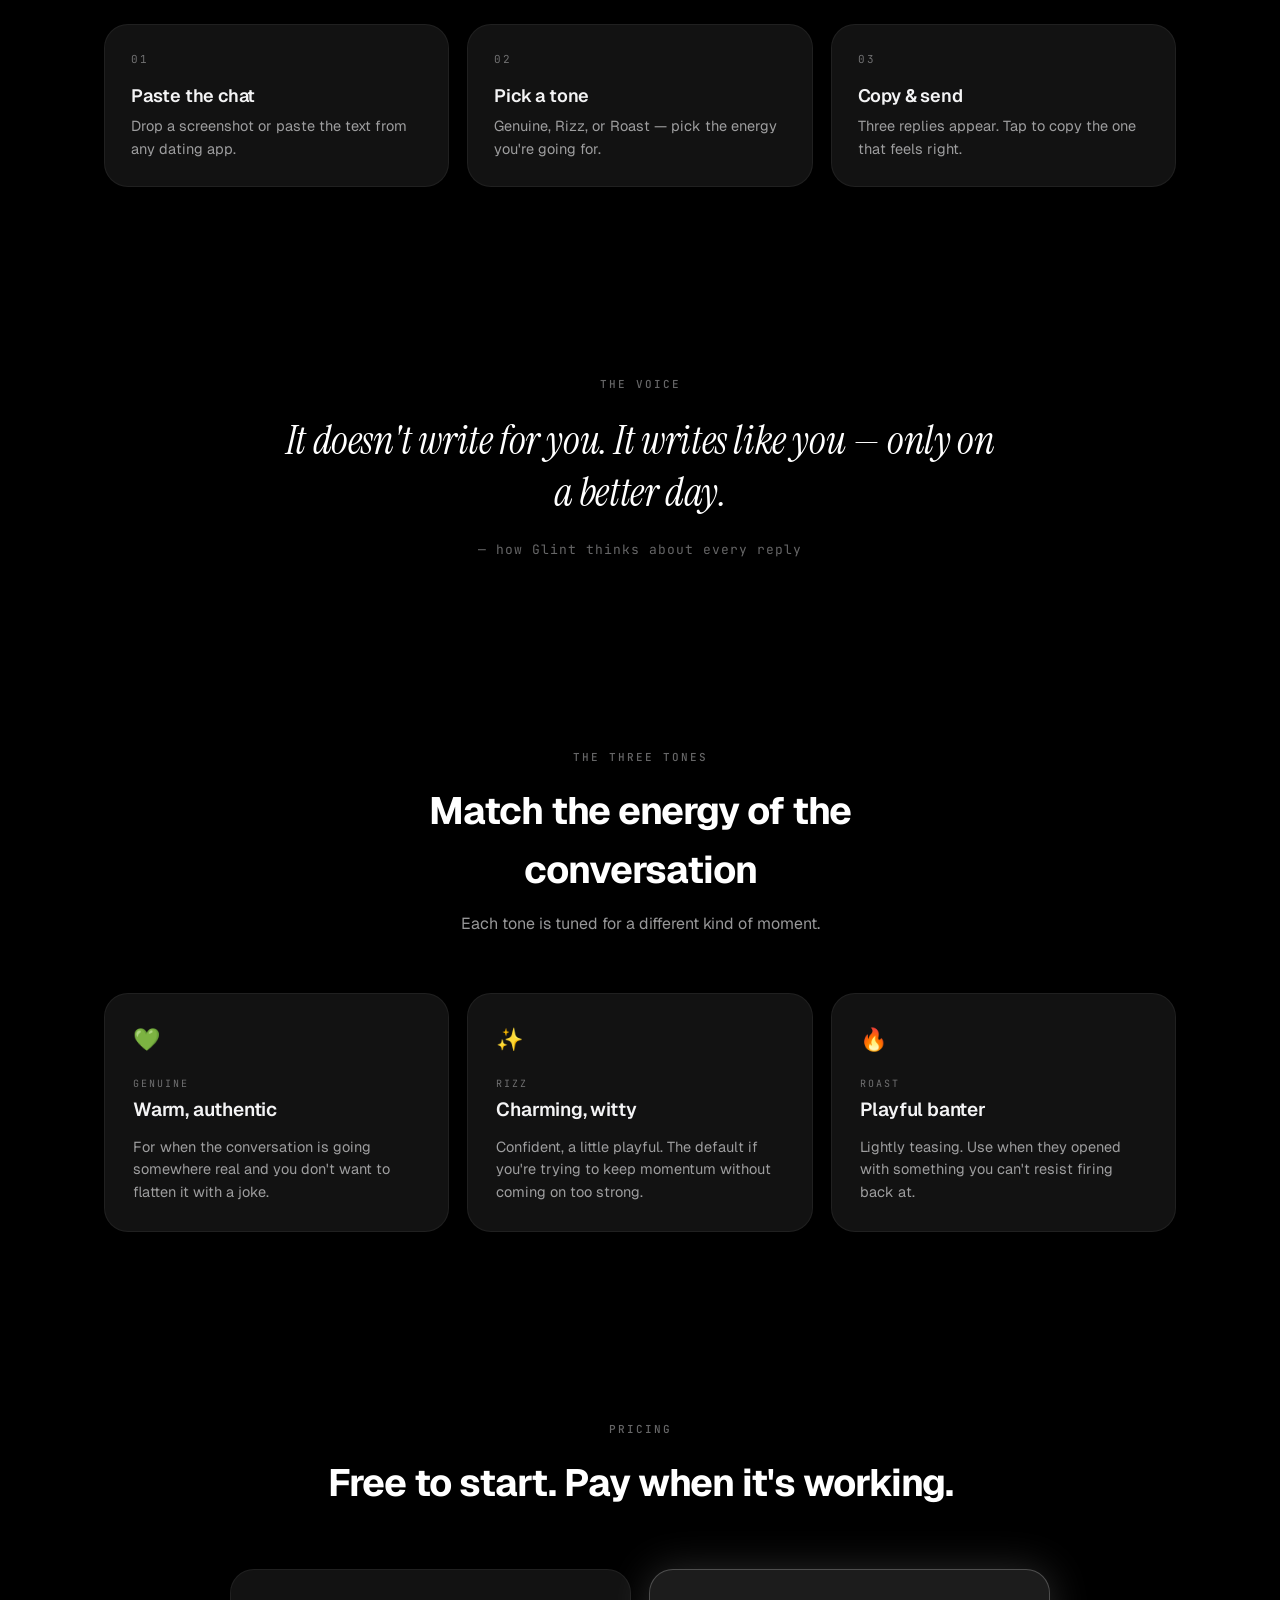
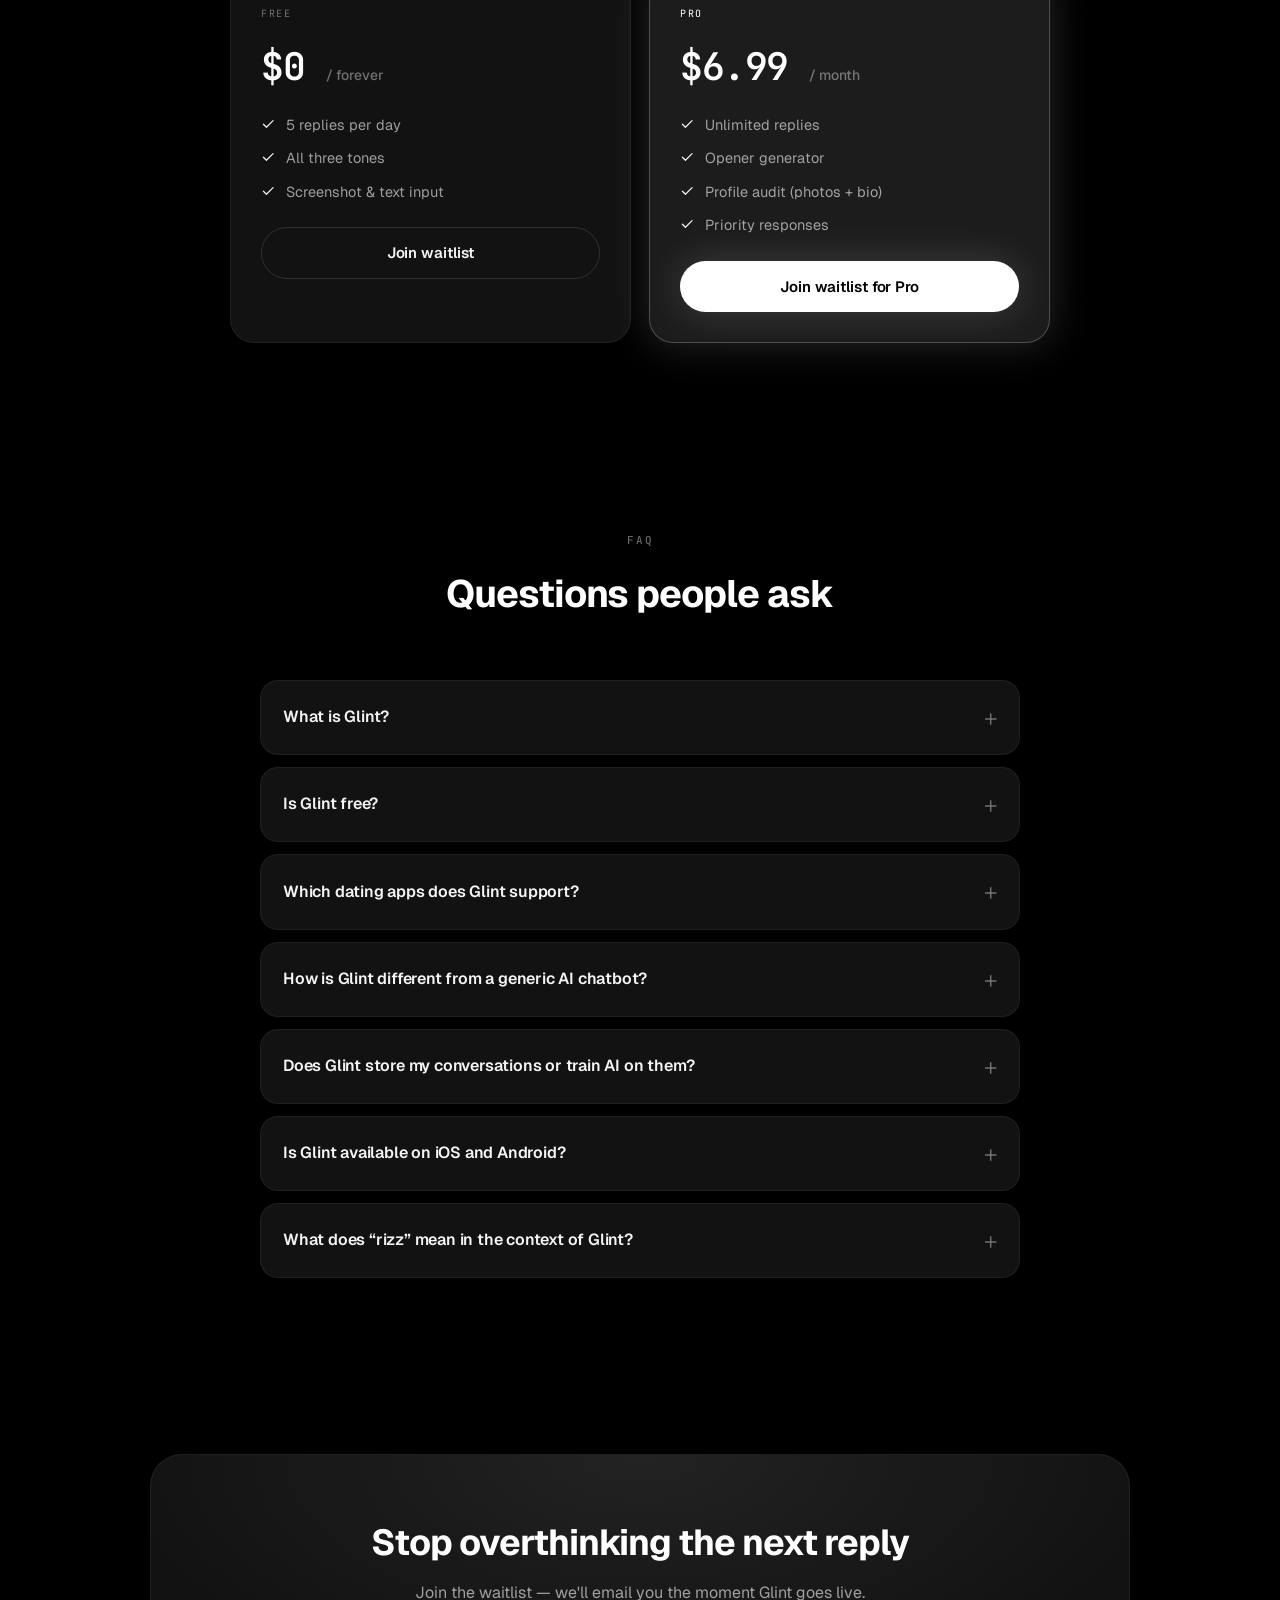
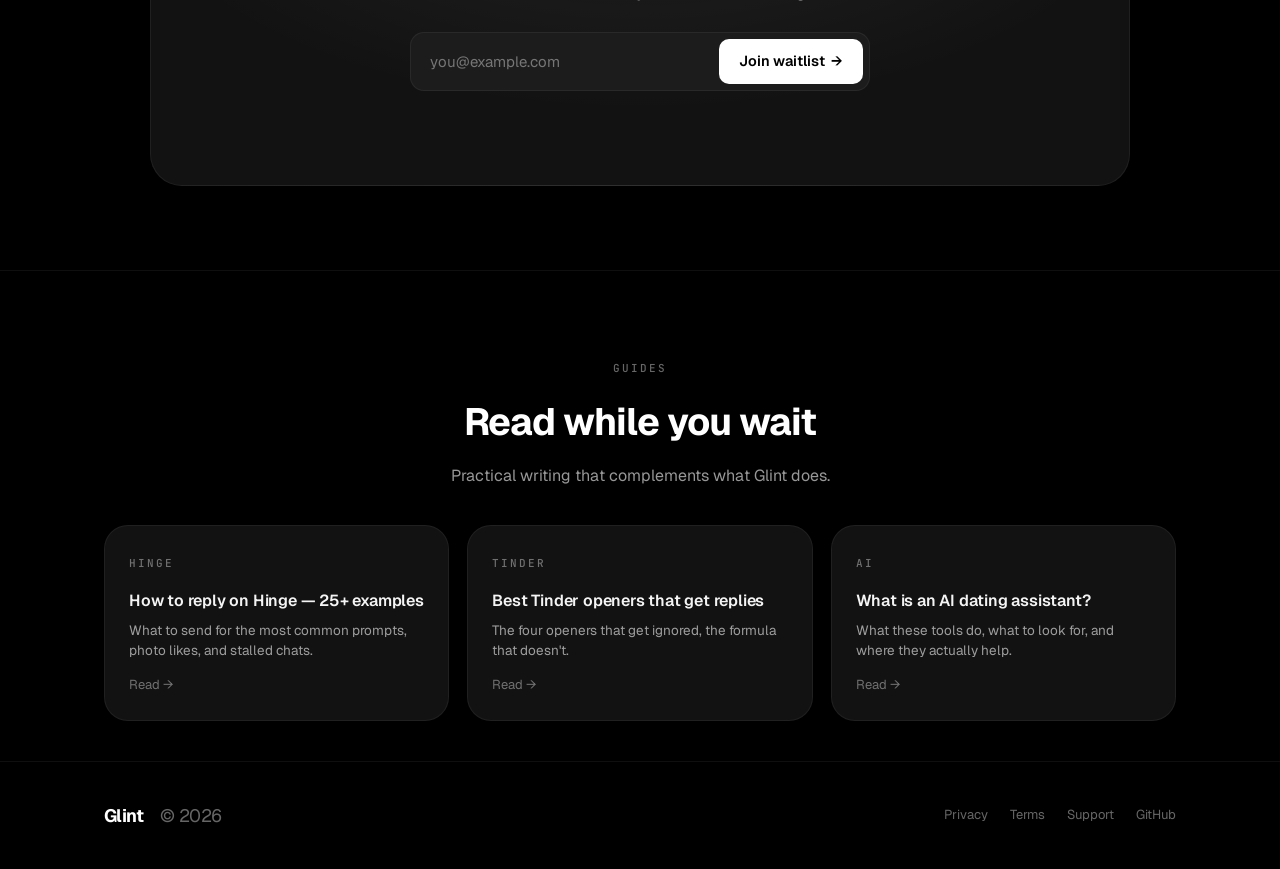
==== commit 9ab48ce8: "Redesign website to Glint Noir; text-only logo Bring the marketing site in line with the app's "Glin" ====
--- a/index.html
+++ b/index.html
@@ -9,7 +9,7 @@
 <meta name="author" content="Glint" />
 <meta name="robots" content="index, follow, max-image-preview:large, max-snippet:-1, max-video-preview:-1" />
 <meta name="googlebot" content="index, follow" />
-<meta name="theme-color" content="#0A0A0B" />
+<meta name="theme-color" content="#000000" />
 <link rel="canonical" href="https://glintapp.app/" />
 
 <!-- Open Graph -->
@@ -29,12 +29,12 @@
 <meta name="twitter:description" content="Paste a chat. Pick a tone. Get three replies that sound like you, only sharper." />
 <meta name="twitter:image" content="https://glintapp.app/og.png" />
 
-<link rel="icon" type="image/svg+xml" href="data:image/svg+xml,%3Csvg xmlns='http://www.w3.org/2000/svg' viewBox='0 0 32 32'%3E%3Ccircle cx='16' cy='16' r='10' fill='%23FF6B47'/%3E%3C/svg%3E" />
+<link rel="icon" type="image/svg+xml" href="data:image/svg+xml,%3Csvg xmlns='http://www.w3.org/2000/svg' viewBox='0 0 24 24' fill='%23F4F4F5'%3E%3Cpath d='M12 2l1.7 7.2L21 12l-7.3 1.8L12 22l-1.7-8.2L3 12l7.3-1.8z'/%3E%3C/svg%3E" />
 <link rel="preconnect" href="https://fonts.googleapis.com" />
 <link rel="preconnect" href="https://fonts.gstatic.com" crossorigin />
 <link rel="preconnect" href="https://us-assets.i.posthog.com" crossorigin />
 <link rel="dns-prefetch" href="https://qtkzacjyuasglgknxghg.supabase.co" />
-<link href="https://fonts.googleapis.com/css2?family=Inter:wght@400;500;600;700&family=JetBrains+Mono:wght@500&display=swap" rel="stylesheet" />
+<link href="https://fonts.googleapis.com/css2?family=Geist:wght@400;500;600;700&family=Instrument+Serif:ital@1&family=JetBrains+Mono:wght@400;500;600&display=swap" rel="stylesheet" />
 <link rel="prefetch" href="/hinge-replies" />
 <link rel="prefetch" href="/tinder-openers" />
 <link rel="prefetch" href="/ai-dating-assistant" />
@@ -121,413 +121,284 @@
   });
 </script>
 <style>
+  /* ───────────────────────────────────────────────────────────────
+     Glint — Premium Dark v2 ("Glint Noir"). Tokens baked from the app's
+     src/constants/theme.ts (dark palette): true-black surfaces, near-white
+     ink, the accent is WHITE — no hue. The single speck of color is the
+     teal presence dot (#5EEAD4). Hairlines carry hierarchy, not shadows.
+     ─────────────────────────────────────────────────────────────── */
   :root {
-    --bg: #0A0A0B;
-    --bg1: #111114;
-    --bg2: #1A1A1F;
-    --bg3: #222228;
-    --line: rgba(250,250,248,0.08);
-    --line2: rgba(250,250,248,0.14);
-    --ink: #FAFAF8;
-    --ink2: rgba(250,250,248,0.66);
-    --ink3: rgba(250,250,248,0.42);
-    --ink4: rgba(250,250,248,0.18);
-    --primary: #FF6B47;
-    --primary-muted: #C44E33;
-    --ai: #7B61FF;
-    --success: #5EE6A8;
-    --warning: #FFB547;
+    --bg: #000000;
+    --bg-elev: #0A0A0A;
+    --surface: #121212;
+    --surface-2: #1C1C1C;
+    --surface-3: #262626;
+    --border: rgba(255,255,255,0.06);
+    --border-strong: rgba(255,255,255,0.22);
+    --divider: rgba(255,255,255,0.12);
+    --ink: #F4F4F5;
+    --ink-bright: #FFFFFF;
+    --ink-2: rgba(244,244,245,0.62);
+    --ink-3: rgba(244,244,245,0.42);
+    --ink-4: rgba(244,244,245,0.26);
+    --ink-inverse: #000000;
+    --accent: #FFFFFF;
+    --presence: #5EEAD4;
+    --danger: #DC2626;
+    --font: "Geist", "Inter", -apple-system, BlinkMacSystemFont, system-ui, sans-serif;
+    --mono: "JetBrains Mono", ui-monospace, monospace;
+    --serif: "Instrument Serif", Georgia, serif;
+    --glow: 0 0 40px rgba(255,255,255,0.16);
   }
   *, *::before, *::after { box-sizing: border-box; }
   html, body { margin: 0; padding: 0; }
   body {
-    font-family: 'Inter', -apple-system, BlinkMacSystemFont, sans-serif;
+    font-family: var(--font);
     background: var(--bg);
     color: var(--ink);
     line-height: 1.55;
     -webkit-font-smoothing: antialiased;
+    text-rendering: optimizeLegibility;
     overflow-x: hidden;
   }
   a { color: inherit; text-decoration: none; }
+  ::selection { background: rgba(255,255,255,0.18); color: #fff; }
   .container { max-width: 1120px; margin: 0 auto; padding: 0 24px; }
 
-  /* Nav */
+  /* Brand glyph — four-point spark, the app's "spark" motif, with soft glow */
+  .spark {
+    width: 18px; height: 18px; color: var(--ink-bright); flex: none;
+    filter: drop-shadow(0 0 8px rgba(255,255,255,0.35));
+  }
+
+  /* ── Nav ── */
   .nav {
     position: sticky; top: 0; z-index: 50;
-    backdrop-filter: blur(16px);
-    background: rgba(10,10,11,0.72);
-    border-bottom: 1px solid var(--line);
-  }
-  .nav-inner {
-    display: flex; align-items: center; justify-content: space-between;
-    height: 64px;
-  }
-  .brand { display: flex; align-items: center; gap: 10px; font-weight: 600; letter-spacing: -0.2px; }
-  .brand-dot {
-    width: 10px; height: 10px; border-radius: 999px;
-    background: var(--primary);
-    box-shadow: 0 0 16px rgba(255,107,71,0.55);
+    backdrop-filter: blur(20px); -webkit-backdrop-filter: blur(20px);
+    background: rgba(0,0,0,0.62);
+    border-bottom: 1px solid var(--border);
+  }
+  .nav-inner { display: flex; align-items: center; justify-content: space-between; height: 64px; }
+  .brand {
+    display: flex; align-items: center; gap: 9px;
+    font-weight: 700; font-size: 18px; letter-spacing: -0.6px; color: var(--ink-bright);
   }
   .nav-links { display: flex; gap: 28px; align-items: center; }
-  .nav-links a { color: var(--ink2); font-size: 14px; }
+  .nav-links a { color: var(--ink-2); font-size: 14px; transition: color .15s ease; }
   .nav-links a:hover { color: var(--ink); }
   .nav-cta {
-    padding: 9px 16px; border-radius: 10px;
-    background: var(--primary); color: white; font-weight: 600; font-size: 14px;
-    box-shadow: 0 8px 24px rgba(255,107,71,0.28);
-    transition: transform .15s ease;
-  }
-  .nav-cta:hover { transform: translateY(-1px); }
-
-  /* Hero */
-  .hero { position: relative; padding: 96px 0 80px; overflow: hidden; }
-  .hero::before {
-    content: ""; position: absolute; inset: -200px 0 auto 0; height: 600px;
-    background:
-      radial-gradient(closest-side, rgba(255,107,71,0.22), transparent 70%) 15% 30% / 720px 720px no-repeat,
-      radial-gradient(closest-side, rgba(123,97,255,0.18), transparent 70%) 80% 20% / 640px 640px no-repeat;
-    filter: blur(20px);
-    pointer-events: none;
-  }
+    padding: 9px 18px; border-radius: 999px;
+    background: var(--ink-bright); color: var(--ink-inverse);
+    font-weight: 600; font-size: 13.5px; letter-spacing: -0.1px;
+    box-shadow: var(--glow);
+    transition: transform .15s ease, opacity .15s ease;
+  }
+  .nav-cta:hover { transform: translateY(-1px); opacity: 0.92; }
+  @media (max-width: 720px) { .nav-links a:not(.nav-cta) { display: none; } }
+
+  /* ── Atoms ── */
   .eyebrow {
     display: inline-flex; align-items: center; gap: 8px;
-    font-family: 'JetBrains Mono', monospace;
-    font-size: 10px; letter-spacing: 2px; text-transform: uppercase;
-    color: var(--ink2);
-    padding: 6px 10px; border-radius: 999px;
-    background: var(--bg2); border: 1px solid var(--line2);
-  }
-  .eyebrow .pulse {
-    width: 6px; height: 6px; border-radius: 999px; background: var(--ai);
-    box-shadow: 0 0 10px rgba(123,97,255,0.7);
+    font-family: var(--mono);
+    font-size: 11px; letter-spacing: 2px; text-transform: uppercase;
+    color: var(--ink-3); font-weight: 500;
+  }
+  .eyebrow.chip {
+    padding: 6px 12px; border-radius: 999px;
+    background: var(--surface-2); border: 1px solid var(--border);
+    color: var(--ink-2);
+  }
+  .eyebrow .dot {
+    width: 6px; height: 6px; border-radius: 999px; background: var(--presence);
+    box-shadow: 0 0 10px rgba(94,234,212,0.8);
     animation: pulse 2.4s ease-in-out infinite;
   }
-  @keyframes pulse {
-    0%, 100% { opacity: 1; transform: scale(1); }
-    50% { opacity: 0.55; transform: scale(0.85); }
-  }
+  @keyframes pulse { 0%,100% { opacity: 1; transform: scale(1); } 50% { opacity: 0.5; transform: scale(0.8); } }
+
+  .btn {
+    display: inline-flex; align-items: center; justify-content: center; gap: 8px;
+    padding: 13px 22px; border-radius: 999px; font-weight: 600; font-size: 15px;
+    letter-spacing: -0.1px; border: 1px solid transparent; cursor: pointer;
+    transition: transform .15s ease, opacity .15s ease, background .15s ease, border-color .15s ease;
+  }
+  .btn-primary { background: var(--ink-bright); color: var(--ink-inverse); box-shadow: var(--glow); }
+  .btn-primary:hover { transform: translateY(-1px); opacity: 0.93; }
+  .btn-ghost { background: transparent; color: var(--ink); border-color: var(--divider); }
+  .btn-ghost:hover { background: var(--surface-2); border-color: var(--border-strong); }
+
+  .ic { width: 1em; height: 1em; display: inline-block; vertical-align: -0.12em; flex: none; }
+  .mono { font-family: var(--mono); font-variant-numeric: tabular-nums; }
+
+  /* ── Hero ── */
+  .hero { position: relative; padding: 92px 0 84px; overflow: hidden; }
+  .hero::before {
+    content: ""; position: absolute; left: 50%; top: -260px; transform: translateX(-50%);
+    width: 900px; height: 600px; pointer-events: none;
+    background: radial-gradient(closest-side, rgba(255,255,255,0.07), transparent 72%);
+    filter: blur(8px);
+  }
+  .hero-grid { position: relative; display: grid; grid-template-columns: 1.05fr 0.95fr; gap: 56px; align-items: center; }
+  @media (max-width: 900px) { .hero-grid { grid-template-columns: 1fr; gap: 44px; } }
   .hero h1 {
-    font-size: clamp(40px, 6.4vw, 64px);
-    line-height: 1.04;
-    font-weight: 600;
-    letter-spacing: -1.5px;
-    margin: 22px 0 18px;
-    max-width: 14ch;
-  }
-  .hero h1 .accent {
-    background: linear-gradient(120deg, #FF6B47 0%, #FFB547 55%, #7B61FF 100%);
-    -webkit-background-clip: text; background-clip: text;
-    -webkit-text-fill-color: transparent;
-  }
-  .hero p.lede {
-    font-size: 18px; color: var(--ink2);
-    max-width: 56ch; margin: 0 0 32px;
-  }
-  .cta-row { display: flex; gap: 12px; flex-wrap: wrap; align-items: center; }
-  .btn {
-    display: inline-flex; align-items: center; gap: 8px;
-    padding: 13px 20px; border-radius: 12px; font-weight: 600; font-size: 15px;
-    border: 1px solid transparent; cursor: pointer; transition: transform .15s ease, background .15s ease;
-  }
-  .btn-primary {
-    background: var(--primary); color: white;
-    box-shadow: 0 10px 28px rgba(255,107,71,0.32);
-  }
-  .btn-primary:hover { transform: translateY(-1px); background: #FF7C5C; }
-  .btn-ghost {
-    background: transparent; color: var(--ink);
-    border-color: var(--line2);
-  }
-  .btn-ghost:hover { background: var(--bg2); }
-  .meta-line {
-    margin-top: 18px; color: var(--ink3); font-size: 13px;
-    display: flex; gap: 16px; flex-wrap: wrap;
-  }
-  .meta-line span::before { content: "·"; margin-right: 16px; color: var(--ink4); }
+    font-size: clamp(42px, 6.6vw, 64px);
+    line-height: 1.02; font-weight: 700; letter-spacing: -2px;
+    margin: 22px 0 18px; max-width: 14ch; color: var(--ink-bright);
+  }
+  .hero h1 em { font-family: var(--serif); font-style: italic; font-weight: 400; letter-spacing: -0.5px; }
+  .hero p.lede { font-size: 18px; color: var(--ink-2); max-width: 52ch; margin: 0 0 30px; letter-spacing: -0.1px; }
+  .meta-line { margin-top: 18px; color: var(--ink-3); font-size: 13px; display: flex; gap: 16px; flex-wrap: wrap; }
+  .meta-line span::before { content: "·"; margin-right: 16px; color: var(--ink-4); }
   .meta-line span:first-child::before { content: ""; margin: 0; }
-
-  .hero-grid {
-    display: grid; grid-template-columns: 1.05fr 0.95fr; gap: 56px; align-items: center;
-  }
-  @media (max-width: 880px) { .hero-grid { grid-template-columns: 1fr; gap: 40px; } }
-
-  /* Phone mock */
+  .hero-secondary { margin: 22px 0 0; font-size: 14px; color: var(--ink-3); }
+  .hero-secondary a { color: var(--ink-2); border-bottom: 1px solid var(--divider); padding-bottom: 2px; transition: color .15s ease, border-color .15s ease; }
+  .hero-secondary a:hover { color: var(--ink); border-color: var(--ink-3); }
+
+  /* ── Phone mock (mirrors the app's reply screen) ── */
   .phone {
-    position: relative;
-    background: var(--bg1);
-    border: 1px solid var(--line2);
-    border-radius: 28px;
-    padding: 18px;
-    box-shadow: 0 30px 60px rgba(0,0,0,0.45), 0 0 0 1px rgba(255,255,255,0.02) inset;
+    position: relative; background: var(--bg); border: 1px solid var(--border);
+    border-radius: 40px; padding: 16px;
+    box-shadow: 0 0 0 1px rgba(255,255,255,0.04), 0 40px 90px rgba(0,0,0,0.65);
   }
   .phone::after {
-    content: ""; position: absolute; inset: -1px; border-radius: 28px;
-    background: radial-gradient(60% 50% at 30% 0%, rgba(255,107,71,0.18), transparent 70%);
-    pointer-events: none; z-index: 0;
-  }
-  .phone-inner { position: relative; z-index: 1; display: flex; flex-direction: column; gap: 14px; }
-  .chat-header {
-    display: flex; align-items: center; gap: 10px;
-    padding: 6px 4px 12px; border-bottom: 1px solid var(--line);
-  }
+    content: ""; position: absolute; inset: 0; border-radius: 40px; pointer-events: none;
+    background: radial-gradient(70% 40% at 50% 0%, rgba(255,255,255,0.06), transparent 70%);
+  }
+  .phone-inner { position: relative; z-index: 1; display: flex; flex-direction: column; gap: 12px; }
+  .chat-header { display: flex; align-items: center; gap: 11px; padding: 4px 4px 14px; border-bottom: 1px solid var(--border); }
   .avatar {
-    width: 36px; height: 36px; border-radius: 999px;
-    background: linear-gradient(135deg, #FF6B47, #FFB547);
-  }
-  .chat-header .name { font-weight: 600; font-size: 14.5px; }
-  .chat-header .meta { font-size: 11px; color: var(--ink3); font-family: 'JetBrains Mono', monospace; letter-spacing: 1px; }
-  .bubble {
-    max-width: 78%; padding: 10px 14px; border-radius: 16px;
-    font-size: 14px; line-height: 1.45;
-  }
-  .bubble.them { background: var(--bg2); align-self: flex-start; border-top-left-radius: 6px; }
-  .bubble.you { background: var(--primary); color: white; align-self: flex-end; border-top-right-radius: 6px; }
-  .tones { display: flex; gap: 8px; padding-top: 4px; flex-wrap: wrap; }
+    position: relative; width: 38px; height: 38px; border-radius: 999px;
+    background: var(--surface-2); border: 1px solid var(--divider);
+    display: grid; place-items: center; font-weight: 700; font-size: 14px; color: var(--ink-2);
+  }
+  .avatar .pdot { position: absolute; right: 0; bottom: 0; width: 9px; height: 9px; border-radius: 999px; background: var(--presence); border: 2px solid var(--bg); }
+  .chat-header .name { font-weight: 700; font-size: 14.5px; letter-spacing: -0.2px; }
+  .chat-header .meta { font-size: 10.5px; color: var(--ink-3); font-family: var(--mono); letter-spacing: 1px; }
+  .bubble { max-width: 80%; padding: 10px 14px; font-size: 14px; line-height: 1.4; }
+  .bubble.them { background: var(--surface-2); border: 1px solid var(--divider); border-radius: 18px 18px 18px 5px; align-self: flex-start; color: var(--ink); }
+  .bubble.you { background: var(--ink-bright); color: var(--ink-inverse); border-radius: 18px 18px 5px 18px; align-self: flex-end; font-weight: 500; }
+  .tones { display: flex; gap: 8px; padding-top: 6px; flex-wrap: wrap; }
   .pill {
     display: inline-flex; align-items: center; gap: 6px;
-    padding: 6px 12px; border-radius: 999px;
-    font-size: 12px; font-weight: 600;
-    border: 1px solid var(--line2); background: var(--bg2); color: var(--ink2);
-  }
-  .pill.active { color: var(--ink); }
-  .pill.genuine.active { background: rgba(94,230,168,0.12); border-color: rgba(94,230,168,0.45); }
-  .pill.rizz.active { background: rgba(123,97,255,0.14); border-color: rgba(123,97,255,0.50); }
-  .pill.roast.active { background: rgba(255,181,71,0.12); border-color: rgba(255,181,71,0.45); }
+    padding: 6px 13px; border-radius: 999px; font-size: 12px; font-weight: 600;
+    border: 1px solid var(--divider); background: transparent; color: var(--ink-2);
+  }
+  .pill.active { background: var(--ink-bright); color: var(--ink-inverse); border-color: var(--ink-bright); }
   .suggestion {
-    padding: 12px 14px; border: 1px solid var(--line2); border-radius: 14px;
-    background: var(--bg2); font-size: 13.5px; color: var(--ink);
-    display: flex; gap: 10px; align-items: flex-start;
-  }
-  .suggestion .tag {
-    font-family: 'JetBrains Mono', monospace; font-size: 10px; letter-spacing: 1px;
-    color: var(--ai); text-transform: uppercase; margin-top: 2px;
-  }
-
-  /* Section base */
-  section { padding: 88px 0; position: relative; }
+    padding: 12px 14px; border: 1px solid var(--border); border-radius: 16px;
+    background: var(--surface); font-size: 13.5px; color: var(--ink);
+    display: flex; gap: 10px; align-items: flex-start; line-height: 1.45;
+  }
+  .suggestion.top { background: var(--surface-3); border-color: var(--border-strong); }
+  .suggestion .tag { font-family: var(--mono); font-size: 10px; letter-spacing: 1px; color: var(--ink-3); text-transform: uppercase; margin-top: 2px; }
+
+  /* ── Sections ── */
+  section { padding: 92px 0; position: relative; }
   .section-head { max-width: 640px; margin: 0 auto 56px; text-align: center; }
   .section-head .eyebrow { margin-bottom: 16px; }
-  .section-head h2 {
-    font-size: clamp(28px, 3.4vw, 36px); font-weight: 600; letter-spacing: -0.6px; margin: 0 0 12px;
-  }
-  .section-head p { color: var(--ink2); font-size: 16px; margin: 0; }
+  .section-head h2 { font-size: clamp(28px, 3.6vw, 38px); font-weight: 700; letter-spacing: -1px; margin: 0 0 12px; color: var(--ink-bright); }
+  .section-head p { color: var(--ink-2); font-size: 16px; margin: 0; }
 
   /* Features */
-  .features { background: linear-gradient(180deg, transparent, rgba(255,255,255,0.012)); border-top: 1px solid var(--line); border-bottom: 1px solid var(--line); }
-  .feature-grid { display: grid; grid-template-columns: repeat(3, 1fr); gap: 20px; }
-  @media (max-width: 880px) { .feature-grid { grid-template-columns: 1fr; } }
-  .card {
-    background: var(--bg1);
-    border: 1px solid var(--line2);
-    border-radius: 16px;
-    padding: 24px;
-    transition: transform .2s ease, border-color .2s ease;
-  }
-  .card:hover { transform: translateY(-2px); border-color: rgba(250,250,248,0.22); }
+  .features { border-top: 1px solid var(--border); border-bottom: 1px solid var(--border); background: var(--bg-elev); }
+  .feature-grid, .steps, .tone-grid, .guides-grid { display: grid; grid-template-columns: repeat(3, 1fr); gap: 18px; }
+  @media (max-width: 900px) { .feature-grid, .steps, .tone-grid, .guides-grid { grid-template-columns: 1fr; } }
+  .card { background: var(--surface); border: 1px solid var(--border); border-radius: 24px; padding: 26px; transition: transform .2s ease, border-color .2s ease; }
+  .card:hover { transform: translateY(-2px); border-color: var(--border-strong); }
   .card .icon {
-    width: 38px; height: 38px; border-radius: 10px;
+    width: 42px; height: 42px; border-radius: 12px;
     display: inline-flex; align-items: center; justify-content: center;
-    font-size: 18px; margin-bottom: 16px;
-  }
-  .icon-warm { background: rgba(255,107,71,0.14); color: var(--primary); }
-  .icon-ai { background: rgba(123,97,255,0.14); color: var(--ai); }
-  .icon-ok { background: rgba(94,230,168,0.12); color: var(--success); }
-  .card h3 { margin: 0 0 8px; font-size: 17px; font-weight: 600; }
-  .card p { margin: 0; color: var(--ink2); font-size: 14.5px; }
-
-  /* How it works */
-  .steps { display: grid; grid-template-columns: repeat(3, 1fr); gap: 24px; counter-reset: step; }
-  @media (max-width: 880px) { .steps { grid-template-columns: 1fr; } }
-  .step {
-    padding: 24px; border: 1px solid var(--line); border-radius: 16px;
-    background: var(--bg1);
-  }
-  .step .num {
-    font-family: 'JetBrains Mono', monospace;
-    font-size: 11px; letter-spacing: 2px; color: var(--ink3);
-    margin-bottom: 14px;
-  }
-  .step h3 { margin: 0 0 6px; font-size: 18px; font-weight: 600; }
-  .step p { margin: 0; color: var(--ink2); font-size: 14.5px; }
+    background: var(--surface-2); border: 1px solid var(--border);
+    color: var(--ink); font-size: 19px; margin-bottom: 18px;
+  }
+  .card h3 { margin: 0 0 8px; font-size: 17px; font-weight: 600; letter-spacing: -0.2px; }
+  .card p { margin: 0; color: var(--ink-2); font-size: 14.5px; }
+
+  /* Steps */
+  .step { padding: 26px; border: 1px solid var(--border); border-radius: 24px; background: var(--surface); }
+  .step .num { font-family: var(--mono); font-size: 11px; letter-spacing: 2px; color: var(--ink-3); margin-bottom: 14px; }
+  .step h3 { margin: 0 0 6px; font-size: 18px; font-weight: 600; letter-spacing: -0.2px; }
+  .step p { margin: 0; color: var(--ink-2); font-size: 14.5px; }
+
+  /* Editorial pull-quote — the rare serif-italic moment, like the app's EI card */
+  .quote { max-width: 760px; margin: 0 auto; text-align: center; }
+  .quote .eyebrow { justify-content: center; margin-bottom: 22px; }
+  .quote blockquote {
+    margin: 0; font-family: var(--serif); font-style: italic; font-weight: 400;
+    font-size: clamp(26px, 4vw, 40px); line-height: 1.28; letter-spacing: -0.4px; color: var(--ink-bright);
+  }
+  .quote cite { display: block; margin-top: 22px; font-style: normal; font-size: 13px; color: var(--ink-3); font-family: var(--mono); letter-spacing: 1px; }
 
   /* Tones */
-  .tone-grid { display: grid; grid-template-columns: repeat(3, 1fr); gap: 16px; }
-  @media (max-width: 880px) { .tone-grid { grid-template-columns: 1fr; } }
-  .tone-card {
-    border-radius: 18px; padding: 28px;
-    background: var(--bg1); border: 1px solid var(--line2);
-    position: relative; overflow: hidden;
-  }
-  .tone-card::before {
-    content: ""; position: absolute; inset: 0;
-    background: radial-gradient(120% 80% at 0% 0%, var(--tone-glow), transparent 60%);
-    opacity: 0.6; pointer-events: none;
-  }
-  .tone-card > * { position: relative; }
+  .tone-card { border-radius: 24px; padding: 28px; background: var(--surface); border: 1px solid var(--border); position: relative; transition: transform .2s ease, border-color .2s ease; }
+  .tone-card:hover { transform: translateY(-2px); border-color: var(--border-strong); }
   .tone-card .emoji { font-size: 22px; margin-bottom: 14px; display: block; }
-  .tone-card h3 { margin: 0 0 6px; font-size: 19px; font-weight: 600; }
-  .tone-card .label { font-family: 'JetBrains Mono', monospace; font-size: 10px; letter-spacing: 2px; color: var(--ink3); text-transform: uppercase; }
-  .tone-card p { color: var(--ink2); font-size: 14.5px; margin: 12px 0 0; }
-  .tone-card.g { --tone-glow: rgba(94,230,168,0.14); }
-  .tone-card.r { --tone-glow: rgba(123,97,255,0.18); }
-  .tone-card.b { --tone-glow: rgba(255,181,71,0.14); }
+  .tone-card h3 { margin: 0 0 6px; font-size: 19px; font-weight: 600; letter-spacing: -0.2px; }
+  .tone-card .label { font-family: var(--mono); font-size: 10px; letter-spacing: 2px; color: var(--ink-3); text-transform: uppercase; }
+  .tone-card p { color: var(--ink-2); font-size: 14.5px; margin: 12px 0 0; }
 
   /* Pricing */
-  .price-grid { display: grid; grid-template-columns: 1fr 1fr; gap: 20px; max-width: 820px; margin: 0 auto; }
+  .price-grid { display: grid; grid-template-columns: 1fr 1fr; gap: 18px; max-width: 820px; margin: 0 auto; }
   @media (max-width: 720px) { .price-grid { grid-template-columns: 1fr; } }
-  .price {
-    border: 1px solid var(--line2); border-radius: 18px; padding: 28px;
-    background: var(--bg1);
-  }
-  .price.featured {
-    border-color: rgba(255,107,71,0.55);
-    background: linear-gradient(180deg, rgba(255,107,71,0.06), var(--bg1));
-    box-shadow: 0 24px 60px rgba(255,107,71,0.10);
-  }
-  .price h3 { margin: 0; font-size: 18px; font-weight: 600; }
-  .price .amount { font-size: 36px; font-weight: 600; letter-spacing: -1px; margin: 10px 0 4px; }
-  .price .amount small { font-size: 14px; color: var(--ink3); font-weight: 500; }
-  .price ul { list-style: none; padding: 0; margin: 18px 0 0; display: flex; flex-direction: column; gap: 10px; }
-  .price ul li { color: var(--ink2); font-size: 14.5px; display: flex; gap: 10px; align-items: flex-start; }
-  .price ul li::before { content: "→"; color: var(--primary); font-weight: 700; }
-  .price .btn { width: 100%; justify-content: center; margin-top: 22px; }
+  .price { border: 1px solid var(--border); border-radius: 24px; padding: 30px; background: var(--surface); }
+  .price.featured { border-color: var(--border-strong); background: var(--surface-2); box-shadow: var(--glow); }
+  .price .ptag { display: inline-flex; align-items: center; font-family: var(--mono); font-size: 10px; letter-spacing: 1.6px; text-transform: uppercase; color: var(--ink-3); }
+  .price.featured .ptag { color: var(--ink-bright); }
+  .price h3 { margin: 4px 0 0; font-size: 19px; font-weight: 600; letter-spacing: -0.2px; }
+  .price .amount { font-family: var(--mono); font-size: 38px; font-weight: 600; letter-spacing: -1.5px; margin: 12px 0 4px; color: var(--ink-bright); }
+  .price .amount small { font-size: 14px; color: var(--ink-3); font-weight: 500; font-family: var(--font); letter-spacing: 0; }
+  .price ul { list-style: none; padding: 0; margin: 18px 0 0; display: flex; flex-direction: column; gap: 11px; }
+  .price ul li { color: var(--ink-2); font-size: 14.5px; display: flex; gap: 10px; align-items: flex-start; }
+  .price ul li svg { color: var(--ink); margin-top: 3px; }
+  .price .btn { width: 100%; margin-top: 24px; }
 
   /* CTA strip */
   .cta-strip {
-    margin: 80px auto;
-    max-width: 980px;
-    border-radius: 24px;
-    padding: 56px 40px;
-    background:
-      radial-gradient(80% 120% at 0% 0%, rgba(255,107,71,0.18), transparent 60%),
-      radial-gradient(80% 120% at 100% 100%, rgba(123,97,255,0.20), transparent 60%),
-      var(--bg1);
-    border: 1px solid var(--line2);
-    text-align: center;
-  }
-  .cta-strip h2 { margin: 0 0 10px; font-size: clamp(26px, 3.4vw, 34px); letter-spacing: -0.6px; font-weight: 600; }
-  .cta-strip p { color: var(--ink2); margin: 0 0 24px; }
+    margin: 84px auto; max-width: 980px; border-radius: 32px; padding: 60px 40px;
+    background: radial-gradient(90% 130% at 50% 0%, rgba(255,255,255,0.07), transparent 60%), var(--surface);
+    border: 1px solid var(--border); text-align: center;
+  }
+  .cta-strip .spark { width: 26px; height: 26px; margin-bottom: 18px; }
+  .cta-strip h2 { margin: 0 0 10px; font-size: clamp(26px, 3.6vw, 36px); letter-spacing: -1px; font-weight: 700; color: var(--ink-bright); }
+  .cta-strip p { color: var(--ink-2); margin: 0 0 26px; }
 
   /* Guides */
-  .guides { padding: 80px 0 40px; border-top: 1px solid var(--line); margin-top: 56px; }
-  .guides .section-head { margin-bottom: 32px; }
-  .guides-grid { display: grid; grid-template-columns: repeat(3, 1fr); gap: 16px; }
-  @media (max-width: 880px) { .guides-grid { grid-template-columns: 1fr; } }
-  .guide-card {
-    display: block;
-    background: var(--bg1);
-    border: 1px solid var(--line2);
-    border-radius: 16px;
-    padding: 22px;
-    color: inherit;
-    text-decoration: none;
-    transition: transform .15s ease, border-color .15s ease;
-  }
-  .guide-card:hover { transform: translateY(-2px); border-color: rgba(250,250,248,0.24); text-decoration: none; }
-  .guide-card .eyebrow { font-size: 10px; }
-  .guide-card h3 { margin: 14px 0 6px; font-size: 16px; font-weight: 600; color: var(--ink); }
-  .guide-card p { margin: 0; font-size: 13.5px; color: var(--ink2); }
+  .guides { padding: 84px 0 40px; border-top: 1px solid var(--border); }
+  .guides .section-head { margin-bottom: 36px; }
+  .guide-card { display: block; background: var(--surface); border: 1px solid var(--border); border-radius: 24px; padding: 24px; color: inherit; transition: transform .15s ease, border-color .15s ease; }
+  .guide-card:hover { transform: translateY(-2px); border-color: var(--border-strong); }
+  .guide-card h3 { margin: 14px 0 6px; font-size: 16px; font-weight: 600; letter-spacing: -0.2px; color: var(--ink); }
+  .guide-card p { margin: 0; font-size: 13.5px; color: var(--ink-2); }
+  .guide-card .arrow { margin-top: 14px; color: var(--ink-3); font-size: 13px; }
 
   /* FAQ */
   .faq-grid { display: grid; gap: 12px; max-width: 760px; margin: 0 auto; }
-  .faq-item {
-    background: var(--bg1);
-    border: 1px solid var(--line2);
-    border-radius: 14px;
-    padding: 0;
-    overflow: hidden;
-  }
-  .faq-item summary {
-    list-style: none;
-    cursor: pointer;
-    padding: 18px 22px;
-    font-size: 16px;
-    font-weight: 600;
-    color: var(--ink);
-    display: flex;
-    justify-content: space-between;
-    align-items: center;
-    gap: 16px;
-  }
+  .faq-item { background: var(--surface); border: 1px solid var(--border); border-radius: 18px; overflow: hidden; }
+  .faq-item summary { list-style: none; cursor: pointer; padding: 18px 22px; font-size: 16px; font-weight: 600; color: var(--ink); display: flex; justify-content: space-between; align-items: center; gap: 16px; letter-spacing: -0.2px; }
   .faq-item summary::-webkit-details-marker { display: none; }
-  .faq-item summary::after {
-    content: "+";
-    color: var(--ink3);
-    font-weight: 400;
-    font-size: 22px;
-    transition: transform .15s ease;
-  }
+  .faq-item summary::after { content: "+"; color: var(--ink-3); font-weight: 300; font-size: 24px; transition: transform .15s ease; }
   .faq-item[open] summary::after { content: "–"; }
-  .faq-item .answer { padding: 0 22px 20px; color: var(--ink2); font-size: 14.5px; line-height: 1.65; }
+  .faq-item .answer { padding: 0 22px 20px; color: var(--ink-2); font-size: 14.5px; line-height: 1.65; }
   .faq-item .answer p { margin: 0; }
+  .faq-item .answer a { color: var(--ink); border-bottom: 1px solid var(--divider); }
 
   /* Waitlist */
-  .waitlist {
-    display: flex; gap: 8px; max-width: 460px; margin: 8px auto 16px;
-    background: var(--bg2); border: 1px solid var(--line2);
-    border-radius: 12px; padding: 6px;
-    transition: border-color .2s ease, box-shadow .2s ease;
-  }
-  .waitlist-hero {
-    margin: 28px 0 12px;
-    max-width: 480px;
-  }
-  .hero-secondary {
-    margin: 24px 0 0;
-    font-size: 14px;
-    color: var(--ink3);
-  }
-  .hero-secondary a {
-    color: var(--ink2);
-    text-decoration: none;
-    border-bottom: 1px solid var(--line2);
-    padding-bottom: 2px;
-    transition: color .15s ease, border-color .15s ease;
-  }
-  .hero-secondary a:hover {
-    color: var(--ink);
-    border-color: var(--ink3);
-  }
-  .waitlist:focus-within {
-    border-color: rgba(255,107,71,0.55);
-    box-shadow: 0 0 0 4px rgba(255,107,71,0.10);
-  }
-  .waitlist input {
-    flex: 1; background: transparent; border: 0; outline: 0;
-    color: var(--ink); font: inherit; font-size: 15px; padding: 10px 12px;
-  }
-  .waitlist input::placeholder { color: var(--ink3); }
-  .waitlist button {
-    border: 0; cursor: pointer; font: inherit; font-weight: 600; font-size: 14.5px;
-    padding: 10px 18px; border-radius: 8px;
-    background: var(--primary); color: white;
-    display: inline-flex; align-items: center; gap: 6px;
-    transition: transform .15s ease, background .15s ease;
-  }
-  .waitlist button:hover { background: #FF7C5C; transform: translateY(-1px); }
-  .waitlist button:disabled { opacity: 0.6; cursor: default; transform: none; }
-  .waitlist-status {
-    min-height: 20px; font-size: 13px; color: var(--ink3);
-    text-align: center; margin-top: 6px;
-  }
-  .waitlist-status.ok { color: var(--success); }
-  .waitlist-status.err { color: #E84545; }
-  .divider-or {
-    display: flex; align-items: center; gap: 12px; max-width: 460px;
-    margin: 18px auto; color: var(--ink3); font-size: 12px;
-    font-family: 'JetBrains Mono', monospace; letter-spacing: 2px;
-  }
-  .divider-or::before, .divider-or::after {
-    content: ""; flex: 1; height: 1px; background: var(--line);
-  }
+  .waitlist { display: flex; gap: 8px; max-width: 460px; margin: 8px auto 14px; background: var(--surface-2); border: 1px solid var(--border); border-radius: 14px; padding: 6px; transition: border-color .2s ease, box-shadow .2s ease; }
+  .waitlist-hero { margin: 28px 0 12px; max-width: 480px; }
+  .waitlist:focus-within { border-color: var(--border-strong); box-shadow: 0 0 0 4px rgba(255,255,255,0.06); }
+  .waitlist input { flex: 1; background: transparent; border: 0; outline: 0; color: var(--ink); font: inherit; font-size: 15px; padding: 11px 13px; }
+  .waitlist input::placeholder { color: var(--ink-3); }
+  .waitlist button { border: 0; cursor: pointer; font: inherit; font-weight: 600; font-size: 14.5px; padding: 11px 20px; border-radius: 10px; background: var(--ink-bright); color: var(--ink-inverse); display: inline-flex; align-items: center; gap: 6px; transition: transform .15s ease, opacity .15s ease; }
+  .waitlist button:hover { opacity: 0.92; transform: translateY(-1px); }
+  .waitlist button:disabled { opacity: 0.55; cursor: default; transform: none; }
+  .waitlist-status { min-height: 20px; font-size: 13px; color: var(--ink-3); text-align: center; margin-top: 4px; }
+  .waitlist-status.ok { color: var(--presence); }
+  .waitlist-status.err { color: #F87171; }
 
   /* Footer */
-  footer {
-    border-top: 1px solid var(--line);
-    padding: 40px 0; color: var(--ink3); font-size: 13px;
-  }
-  .footer-inner { display: flex; justify-content: space-between; gap: 16px; flex-wrap: wrap; }
-  .footer-links { display: flex; gap: 20px; }
+  footer { border-top: 1px solid var(--border); padding: 40px 0; color: var(--ink-3); font-size: 13px; }
+  .footer-inner { display: flex; justify-content: space-between; gap: 16px; flex-wrap: wrap; align-items: center; }
+  .footer-links { display: flex; gap: 22px; }
+  .footer-links a { transition: color .15s ease; }
   .footer-links a:hover { color: var(--ink); }
 </style>
 </head>
@@ -536,8 +407,7 @@
 <nav class="nav">
   <div class="container nav-inner">
     <a href="#" class="brand">
-      <span class="brand-dot"></span>
-      <span>glint</span>
+      <span>Glint</span>
     </a>
     <div class="nav-links">
       <a href="#features">Features</a>
@@ -553,8 +423,8 @@
 <header class="hero">
   <div class="container hero-grid">
     <div>
-      <span class="eyebrow"><span class="pulse"></span> AI dating wingman</span>
-      <h1>Better replies. <span class="accent">In seconds.</span></h1>
+      <span class="eyebrow chip">AI dating wingman</span>
+      <h1>Better replies. <em>In seconds.</em></h1>
       <p class="lede">
         Paste any Hinge, Tinder, or Bumble chat. Pick a tone. Get three replies that sound like you — only sharper.
       </p>
@@ -577,7 +447,7 @@
     <div class="phone" aria-hidden="true">
       <div class="phone-inner">
         <div class="chat-header">
-          <div class="avatar"></div>
+          <div class="avatar">M</div>
           <div>
             <div class="name">Maya</div>
             <div class="meta">HINGE · 2 MIN AGO</div>
@@ -587,12 +457,12 @@
         <div class="bubble you">say less, dinner&#39;s at mine friday</div>
 
         <div class="tones">
-          <span class="pill genuine">💚 Genuine</span>
-          <span class="pill rizz active">✨ Rizz</span>
-          <span class="pill roast">🔥 Roast</span>
+          <span class="pill">💚 Genuine</span>
+          <span class="pill active">✨ Rizz</span>
+          <span class="pill">🔥 Roast</span>
         </div>
 
-        <div class="suggestion">
+        <div class="suggestion top">
           <span class="tag">AI</span>
           <span>bold of you to assume i&#39;d let you near my kitchen on the first date — counter offer: i cook, you pour the wine.</span>
         </div>
@@ -608,23 +478,29 @@
 <section id="features" class="features">
   <div class="container">
     <div class="section-head">
-      <span class="eyebrow">Why glint</span>
+      <span class="eyebrow">Why Glint</span>
       <h2>Smarter messaging, without sounding like a chatbot</h2>
       <p>Built for the awkward middle of the conversation — the part where most matches go cold.</p>
     </div>
     <div class="feature-grid">
       <div class="card">
-        <div class="icon icon-warm">⚡</div>
+        <div class="icon">
+          <svg class="ic" viewBox="0 0 24 24" fill="none" stroke="currentColor" stroke-width="1.7" stroke-linecap="round" stroke-linejoin="round"><polygon points="13 2 3 14 11 14 11 22 21 10 13 10 13 2"/></svg>
+        </div>
         <h3>Three replies, instantly</h3>
         <p>Paste a screenshot or the text. Get three on-tone candidates in seconds. Copy the one that lands.</p>
       </div>
       <div class="card">
-        <div class="icon icon-ai">✨</div>
+        <div class="icon">
+          <svg class="ic" viewBox="0 0 24 24" fill="none" stroke="currentColor" stroke-width="1.7" stroke-linecap="round" stroke-linejoin="round"><path d="M12 3l1.6 4.6L18 9l-4.4 1.4L12 15l-1.6-4.6L6 9l4.4-1.4L12 3z"/><path d="M18.5 14l.8 2.2 2.2.8-2.2.8-.8 2.2-.8-2.2-2.2-.8 2.2-.8.8-2.2z"/></svg>
+        </div>
         <h3>Picks up your voice</h3>
         <p>Glint reads the whole thread, not just the last message — so replies match how the conversation actually sounds.</p>
       </div>
       <div class="card">
-        <div class="icon icon-ok">🛡️</div>
+        <div class="icon">
+          <svg class="ic" viewBox="0 0 24 24" fill="none" stroke="currentColor" stroke-width="1.7" stroke-linecap="round" stroke-linejoin="round"><path d="M12 22s8-4 8-10V5l-8-3-8 3v7c0 6 8 10 8 10z"/></svg>
+        </div>
         <h3>Private by default</h3>
         <p>Screenshots aren&#39;t stored. We don&#39;t train on your chats. Generate, copy, move on.</p>
       </div>
@@ -655,6 +531,14 @@
         <p>Three replies appear. Tap to copy the one that feels right.</p>
       </div>
     </div>
+  </div>
+</section>
+
+<section>
+  <div class="container quote">
+    <span class="eyebrow">The voice</span>
+    <blockquote>It doesn&#39;t write for you. It writes like&nbsp;you — only on a better day.</blockquote>
+    <cite>— how Glint thinks about every reply</cite>
   </div>
 </section>
 
@@ -666,19 +550,19 @@
       <p>Each tone is tuned for a different kind of moment.</p>
     </div>
     <div class="tone-grid">
-      <div class="tone-card g">
+      <div class="tone-card">
         <span class="emoji">💚</span>
         <span class="label">Genuine</span>
         <h3>Warm, authentic</h3>
         <p>For when the conversation is going somewhere real and you don&#39;t want to flatten it with a joke.</p>
       </div>
-      <div class="tone-card r">
+      <div class="tone-card">
         <span class="emoji">✨</span>
         <span class="label">Rizz</span>
         <h3>Charming, witty</h3>
         <p>Confident, a little playful. The default if you&#39;re trying to keep momentum without coming on too strong.</p>
       </div>
-      <div class="tone-card b">
+      <div class="tone-card">
         <span class="emoji">🔥</span>
         <span class="label">Roast</span>
         <h3>Playful banter</h3>
@@ -696,23 +580,23 @@
     </div>
     <div class="price-grid">
       <div class="price">
-        <h3>Free</h3>
+        <span class="ptag">Free</span>
         <div class="amount">$0 <small>/ forever</small></div>
         <ul>
-          <li>5 replies per day</li>
-          <li>All three tones</li>
-          <li>Screenshot &amp; text input</li>
+          <li><svg class="ic" viewBox="0 0 24 24" fill="none" stroke="currentColor" stroke-width="2" stroke-linecap="round" stroke-linejoin="round"><polyline points="20 6 9 17 4 12"/></svg> 5 replies per day</li>
+          <li><svg class="ic" viewBox="0 0 24 24" fill="none" stroke="currentColor" stroke-width="2" stroke-linecap="round" stroke-linejoin="round"><polyline points="20 6 9 17 4 12"/></svg> All three tones</li>
+          <li><svg class="ic" viewBox="0 0 24 24" fill="none" stroke="currentColor" stroke-width="2" stroke-linecap="round" stroke-linejoin="round"><polyline points="20 6 9 17 4 12"/></svg> Screenshot &amp; text input</li>
         </ul>
         <a href="#download" class="btn btn-ghost">Join waitlist</a>
       </div>
       <div class="price featured">
-        <h3>Pro</h3>
+        <span class="ptag">Pro</span>
         <div class="amount">$6.99 <small>/ month</small></div>
         <ul>
-          <li>Unlimited replies</li>
-          <li>Opener generator</li>
-          <li>Profile audit (photos + bio)</li>
-          <li>Priority responses</li>
+          <li><svg class="ic" viewBox="0 0 24 24" fill="none" stroke="currentColor" stroke-width="2" stroke-linecap="round" stroke-linejoin="round"><polyline points="20 6 9 17 4 12"/></svg> Unlimited replies</li>
+          <li><svg class="ic" viewBox="0 0 24 24" fill="none" stroke="currentColor" stroke-width="2" stroke-linecap="round" stroke-linejoin="round"><polyline points="20 6 9 17 4 12"/></svg> Opener generator</li>
+          <li><svg class="ic" viewBox="0 0 24 24" fill="none" stroke="currentColor" stroke-width="2" stroke-linecap="round" stroke-linejoin="round"><polyline points="20 6 9 17 4 12"/></svg> Profile audit (photos + bio)</li>
+          <li><svg class="ic" viewBox="0 0 24 24" fill="none" stroke="currentColor" stroke-width="2" stroke-linecap="round" stroke-linejoin="round"><polyline points="20 6 9 17 4 12"/></svg> Priority responses</li>
         </ul>
         <a href="#download" class="btn btn-primary" data-ph-event="pricing_pro_clicked">Join waitlist for Pro</a>
       </div>
@@ -783,19 +667,22 @@
     </div>
     <div class="guides-grid">
       <a href="/hinge-replies" class="guide-card">
-        <span class="eyebrow">HINGE</span>
+        <span class="eyebrow">Hinge</span>
         <h3>How to reply on Hinge — 25+ examples</h3>
         <p>What to send for the most common prompts, photo likes, and stalled chats.</p>
+        <div class="arrow">Read →</div>
       </a>
       <a href="/tinder-openers" class="guide-card">
-        <span class="eyebrow">TINDER</span>
+        <span class="eyebrow">Tinder</span>
         <h3>Best Tinder openers that get replies</h3>
         <p>The four openers that get ignored, the formula that doesn&#39;t.</p>
+        <div class="arrow">Read →</div>
       </a>
       <a href="/ai-dating-assistant" class="guide-card">
         <span class="eyebrow">AI</span>
         <h3>What is an AI dating assistant?</h3>
         <p>What these tools do, what to look for, and where they actually help.</p>
+        <div class="arrow">Read →</div>
       </a>
     </div>
   </div>
@@ -806,9 +693,8 @@
 <footer>
   <div class="container footer-inner">
     <div class="brand">
-      <span class="brand-dot"></span>
-      <span>glint</span>
-      <span style="color:var(--ink3); margin-left:8px;">© 2026</span>
+      <span>Glint</span>
+      <span style="color:var(--ink-3); font-weight:400; margin-left:8px;">© 2026</span>
     </div>
     <div class="footer-links">
       <a href="/privacy">Privacy</a>
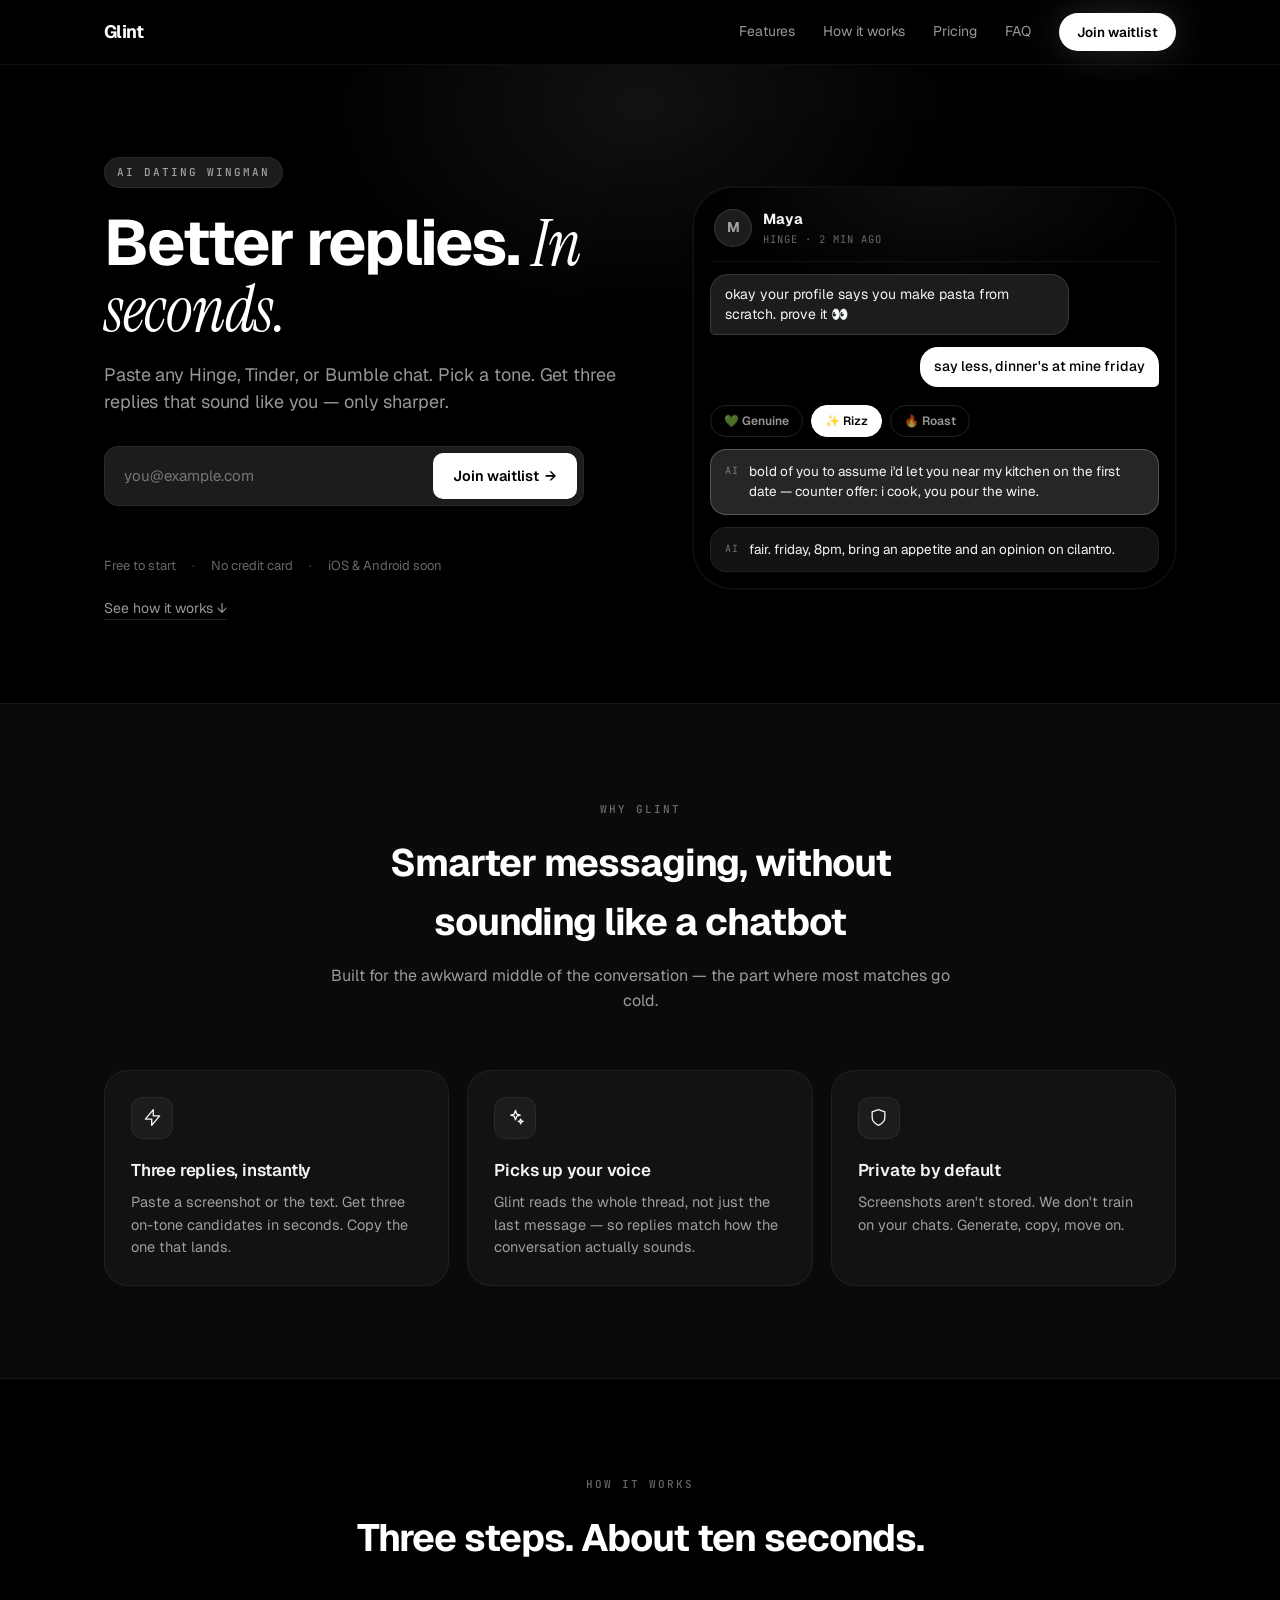
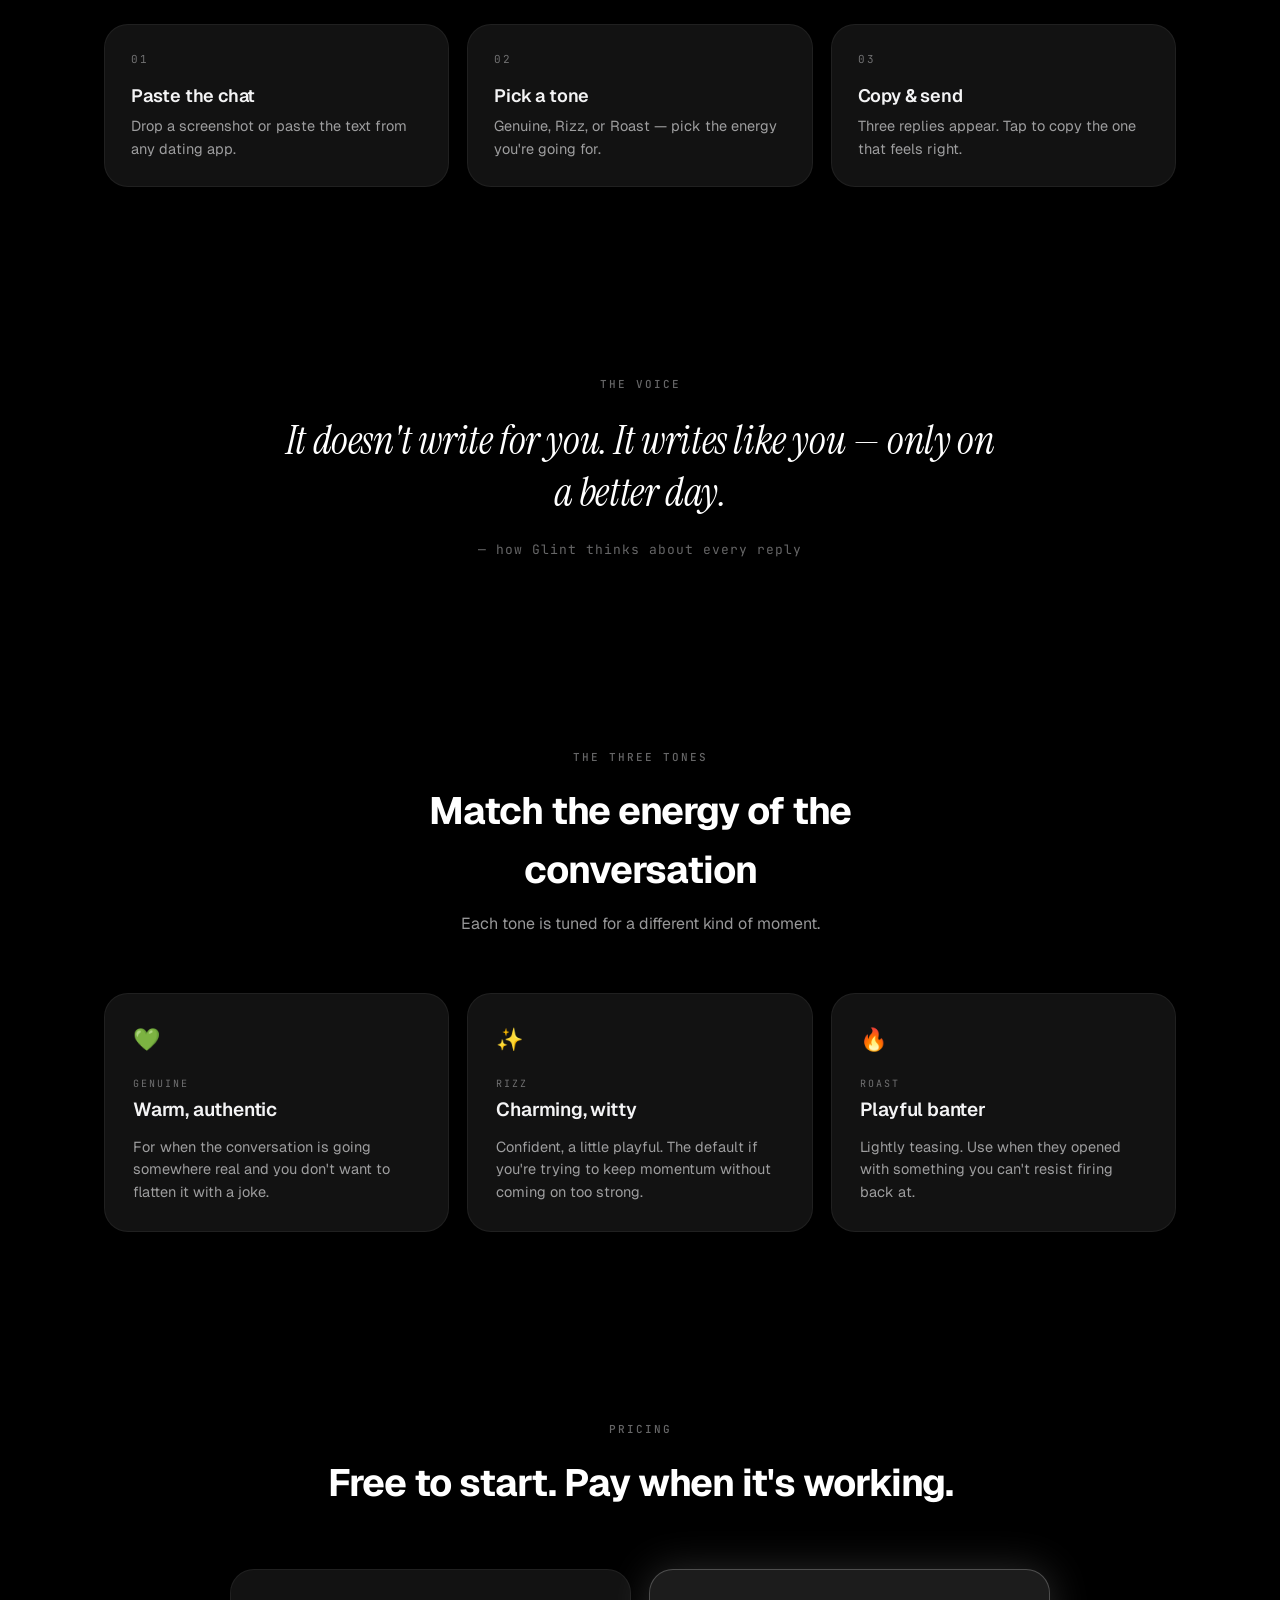
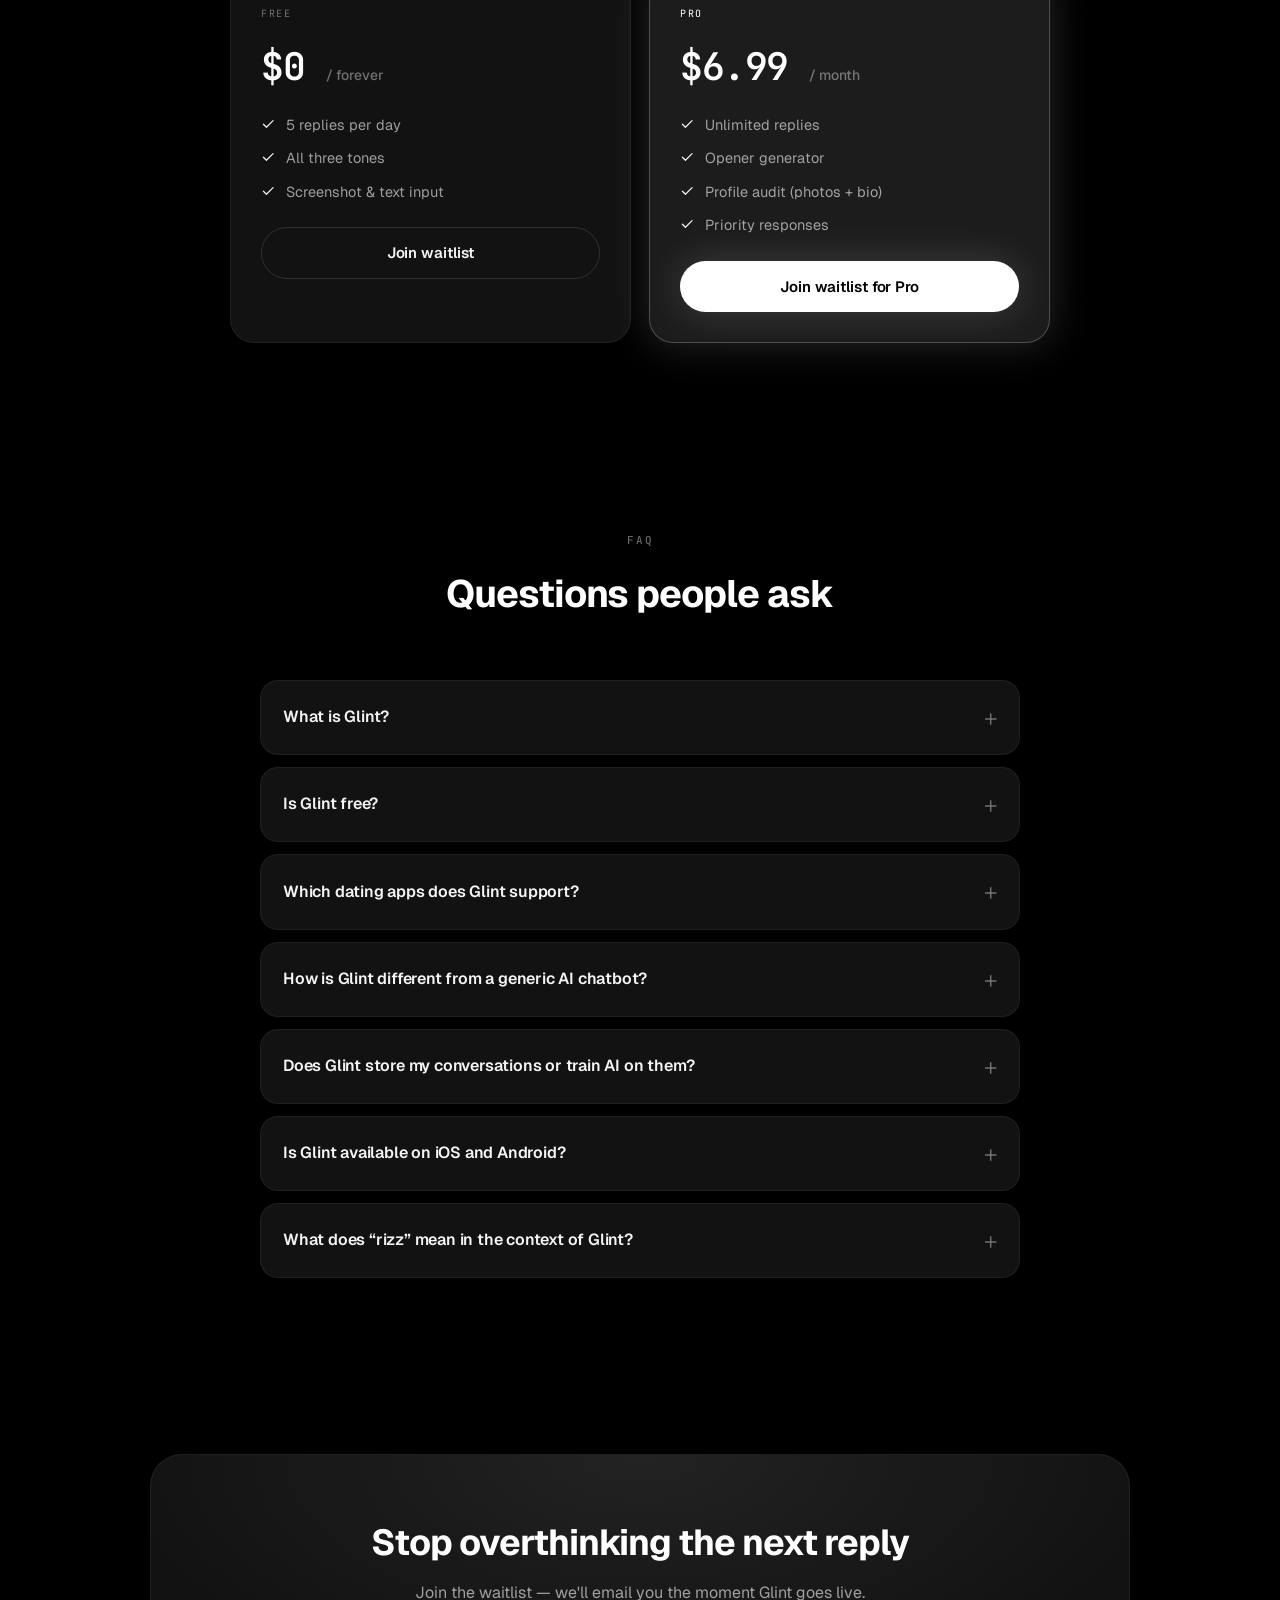
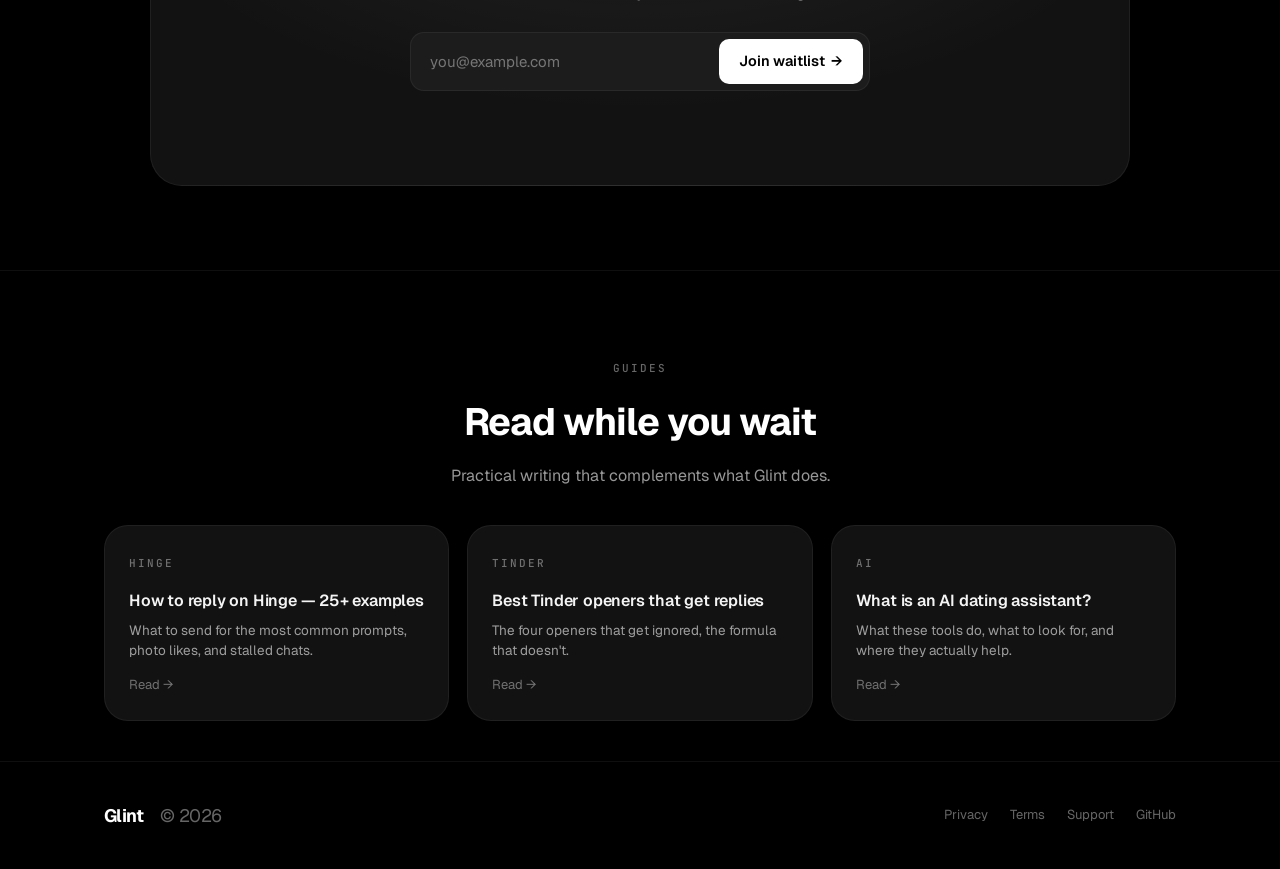
==== commit ab3cd570: "Fix nav CTA contrast: black text on white pill .nav-links a (faint ink) outranked .nav-cta on specif" ====
--- a/index.html
+++ b/index.html
@@ -186,14 +186,14 @@
   .nav-links { display: flex; gap: 28px; align-items: center; }
   .nav-links a { color: var(--ink-2); font-size: 14px; transition: color .15s ease; }
   .nav-links a:hover { color: var(--ink); }
-  .nav-cta {
+  .nav-links a.nav-cta {
     padding: 9px 18px; border-radius: 999px;
     background: var(--ink-bright); color: var(--ink-inverse);
     font-weight: 600; font-size: 13.5px; letter-spacing: -0.1px;
     box-shadow: var(--glow);
     transition: transform .15s ease, opacity .15s ease;
   }
-  .nav-cta:hover { transform: translateY(-1px); opacity: 0.92; }
+  .nav-links a.nav-cta:hover { color: var(--ink-inverse); transform: translateY(-1px); opacity: 0.92; }
   @media (max-width: 720px) { .nav-links a:not(.nav-cta) { display: none; } }
 
   /* ── Atoms ── */
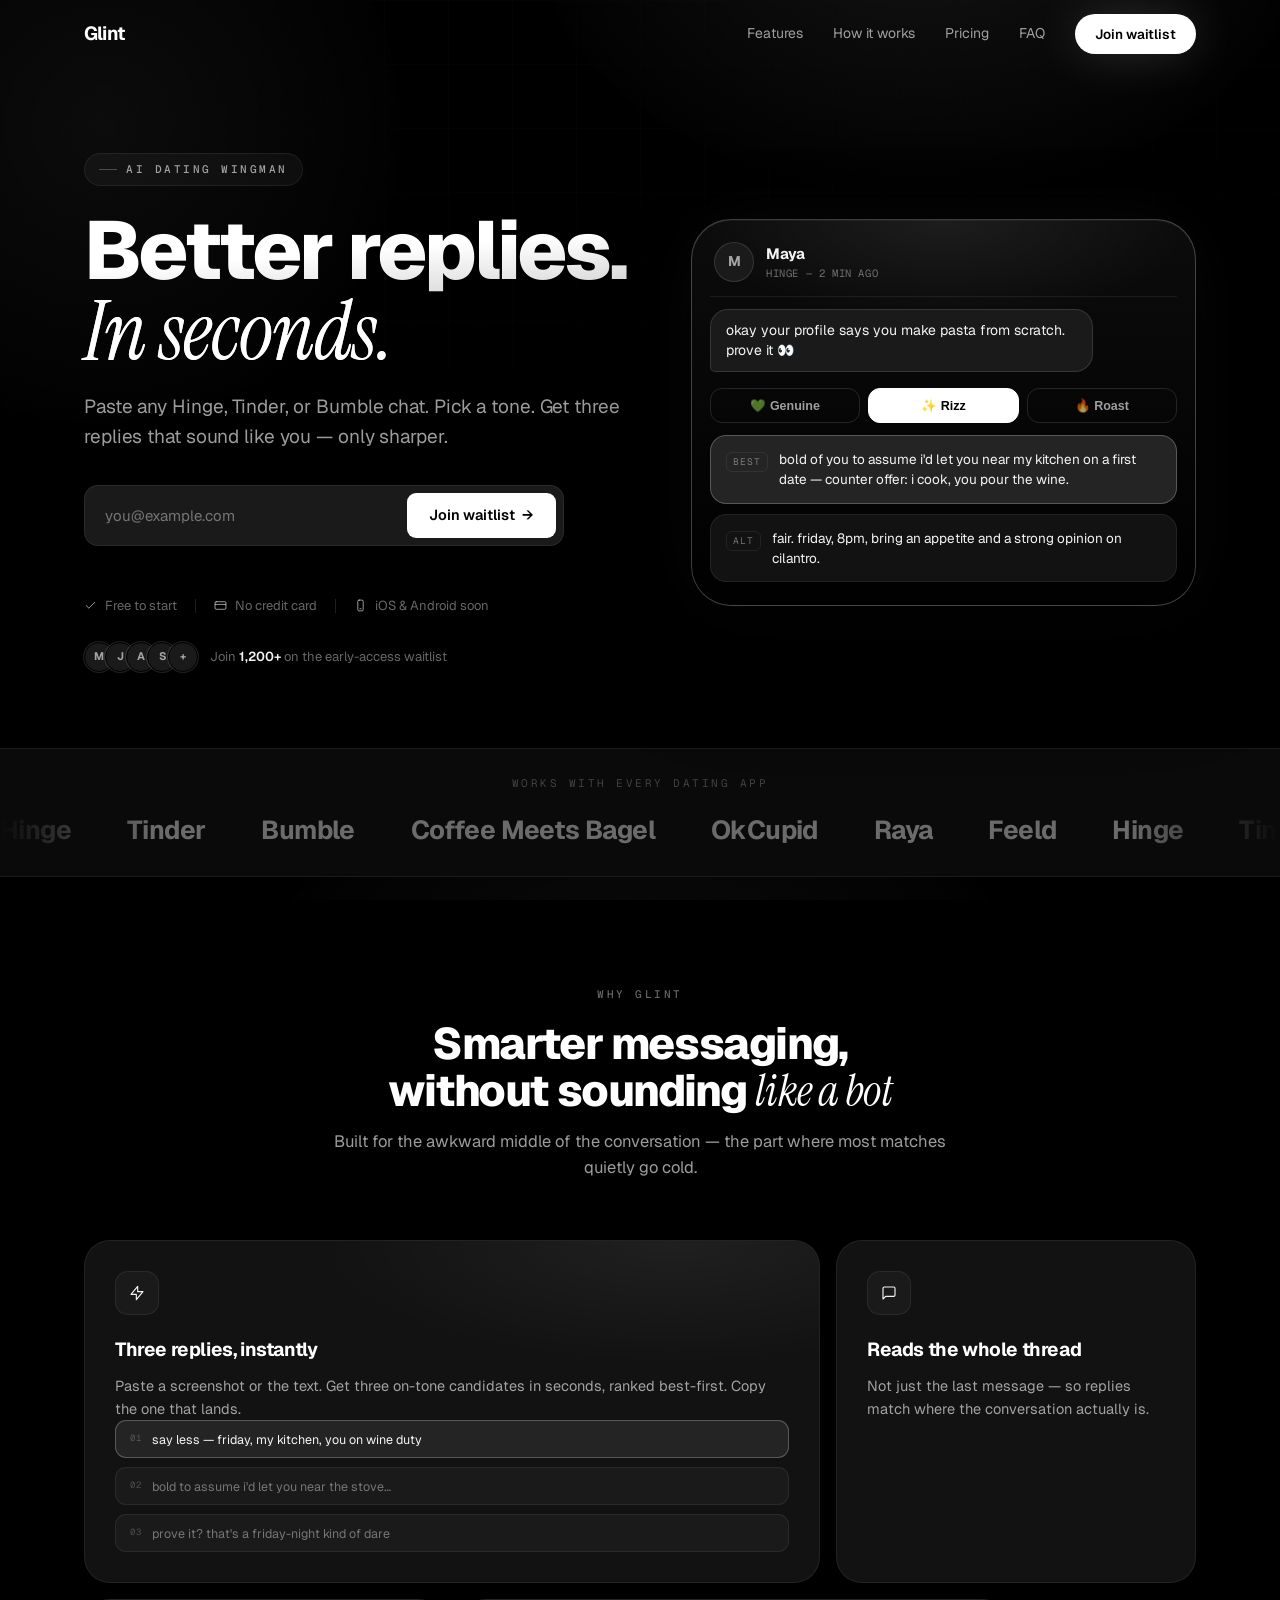
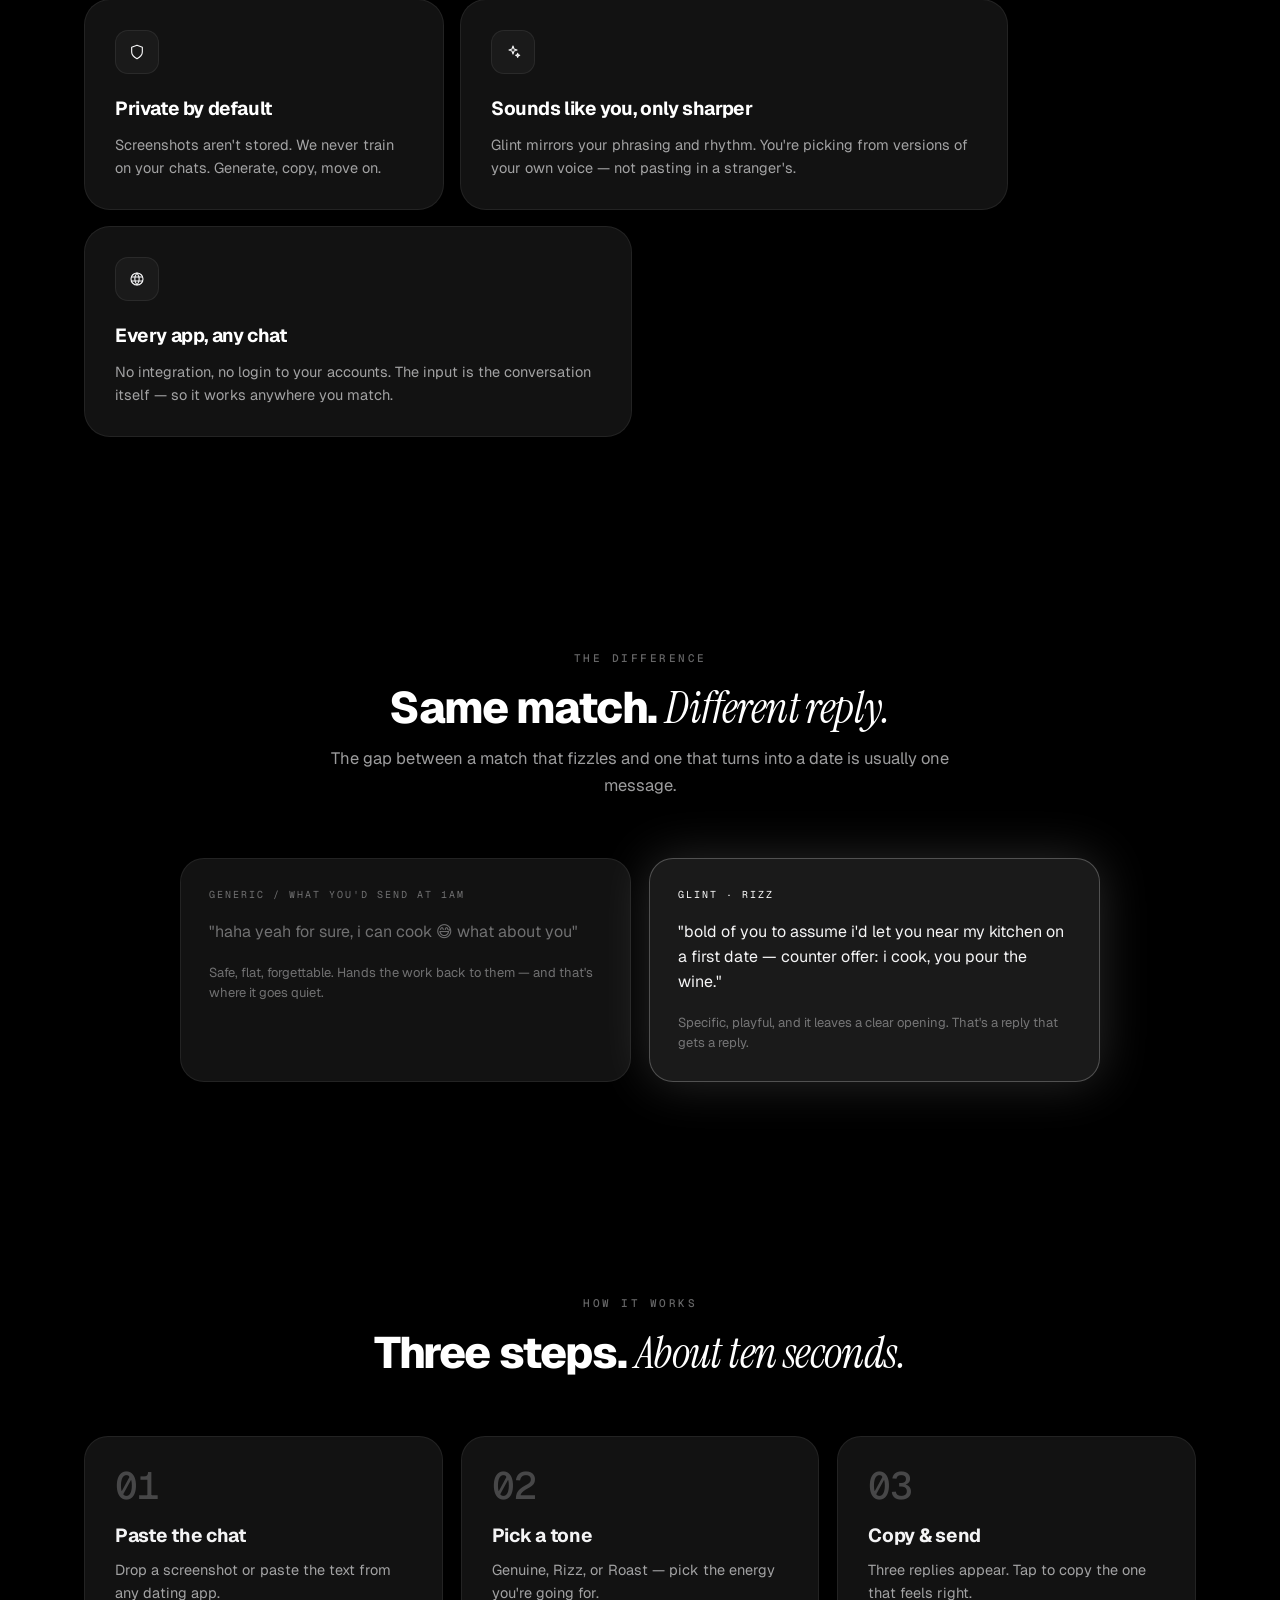
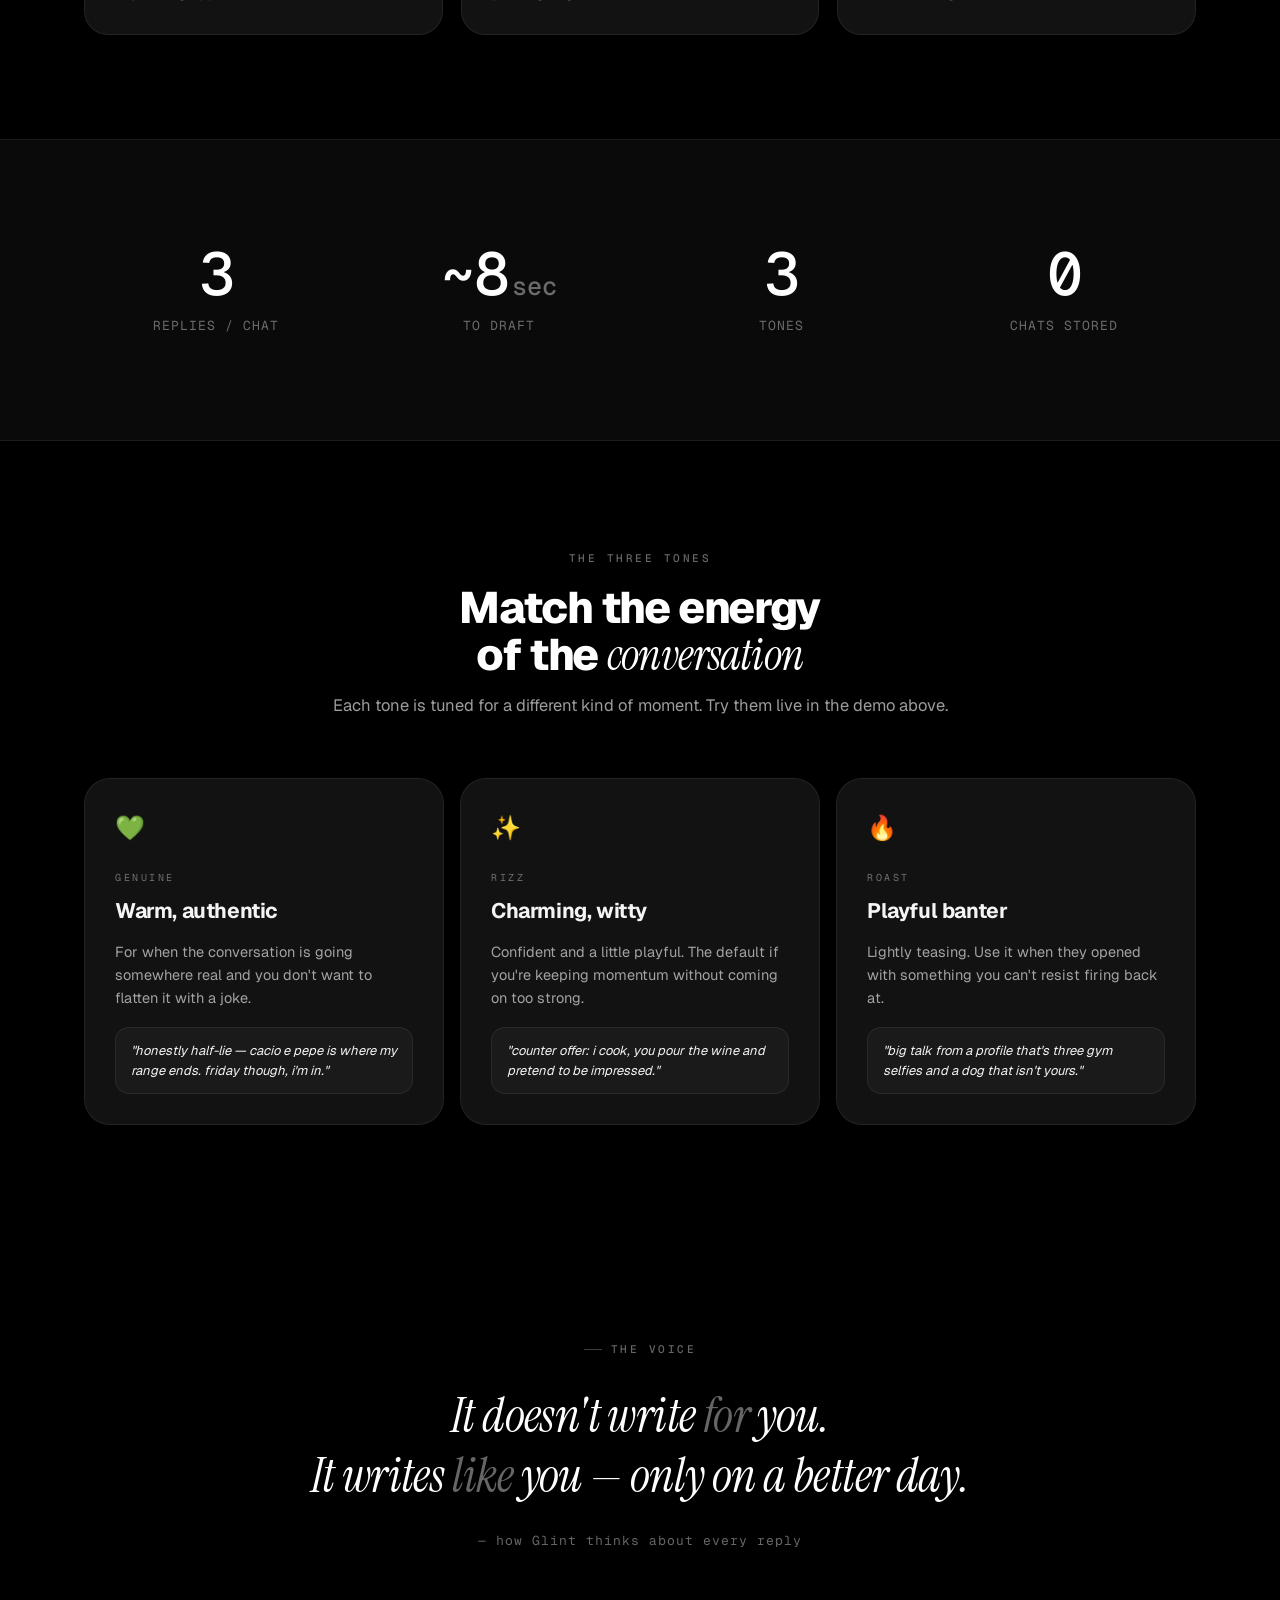
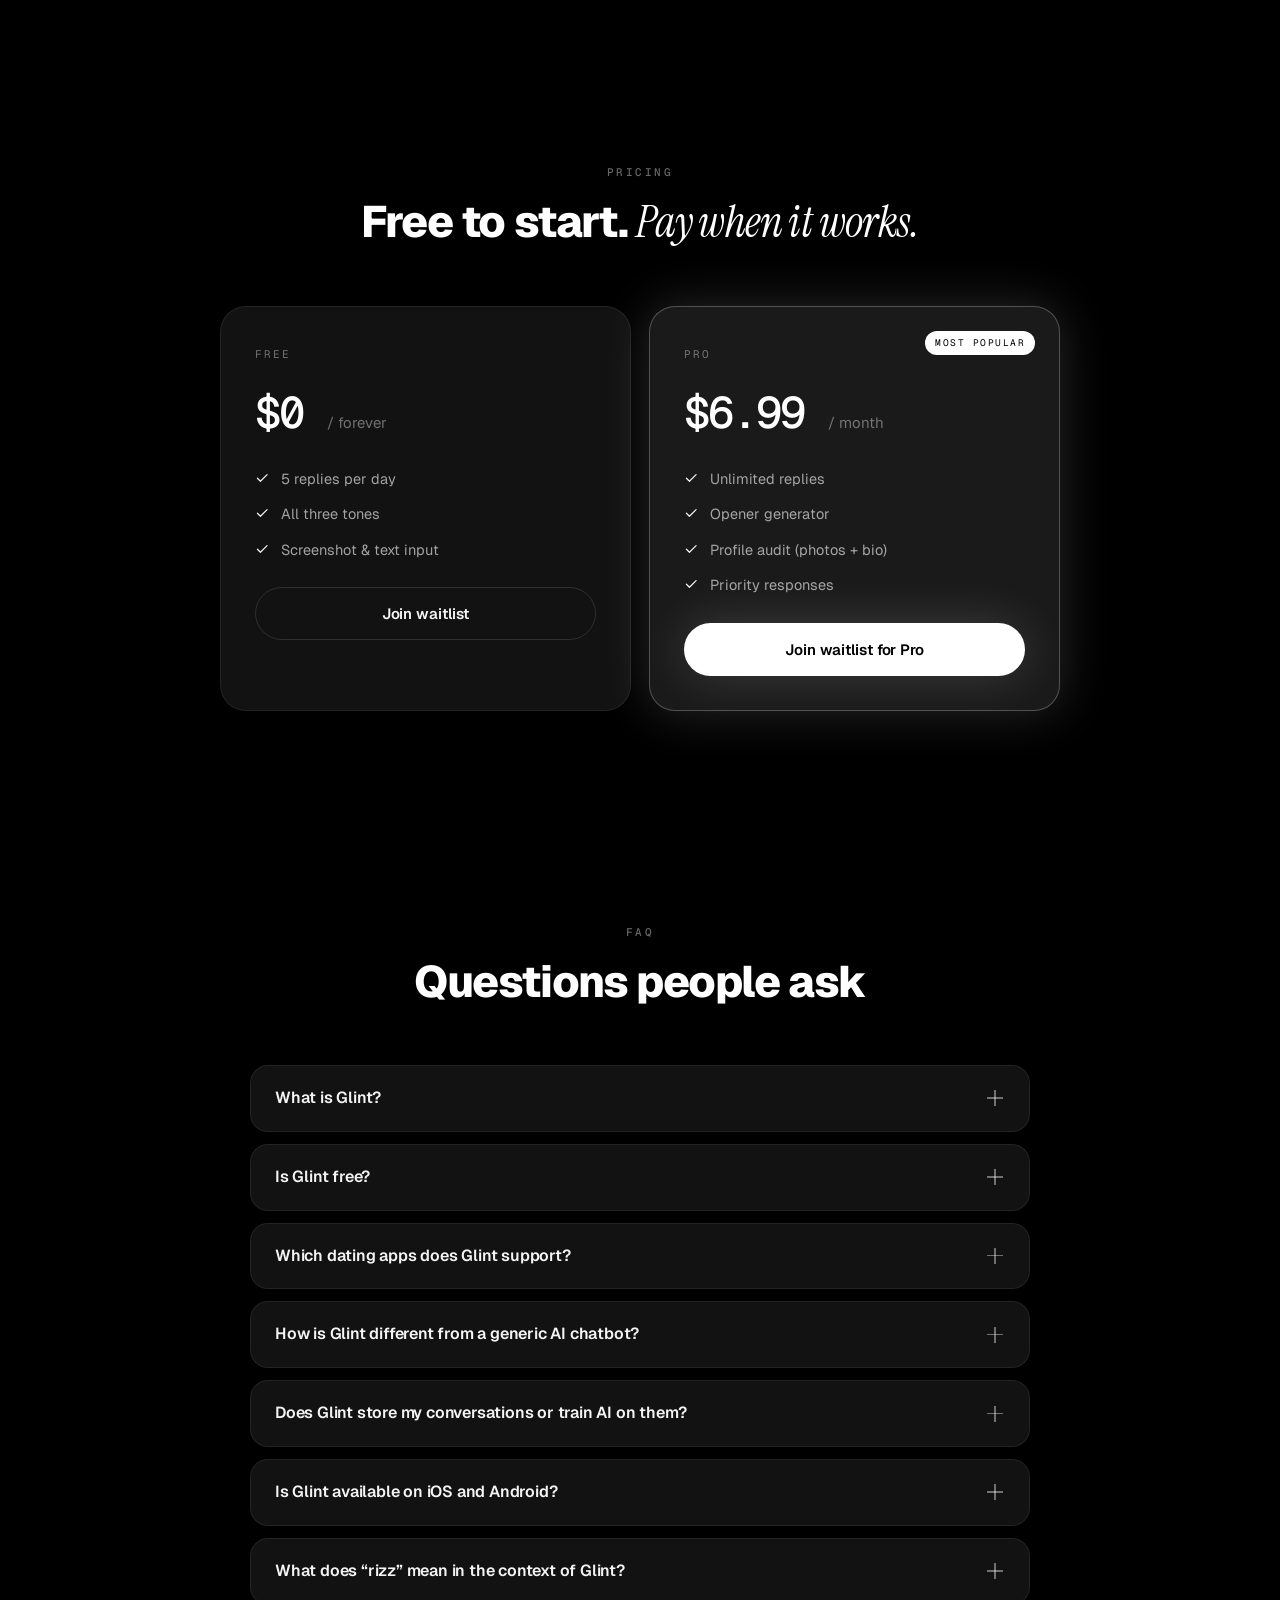
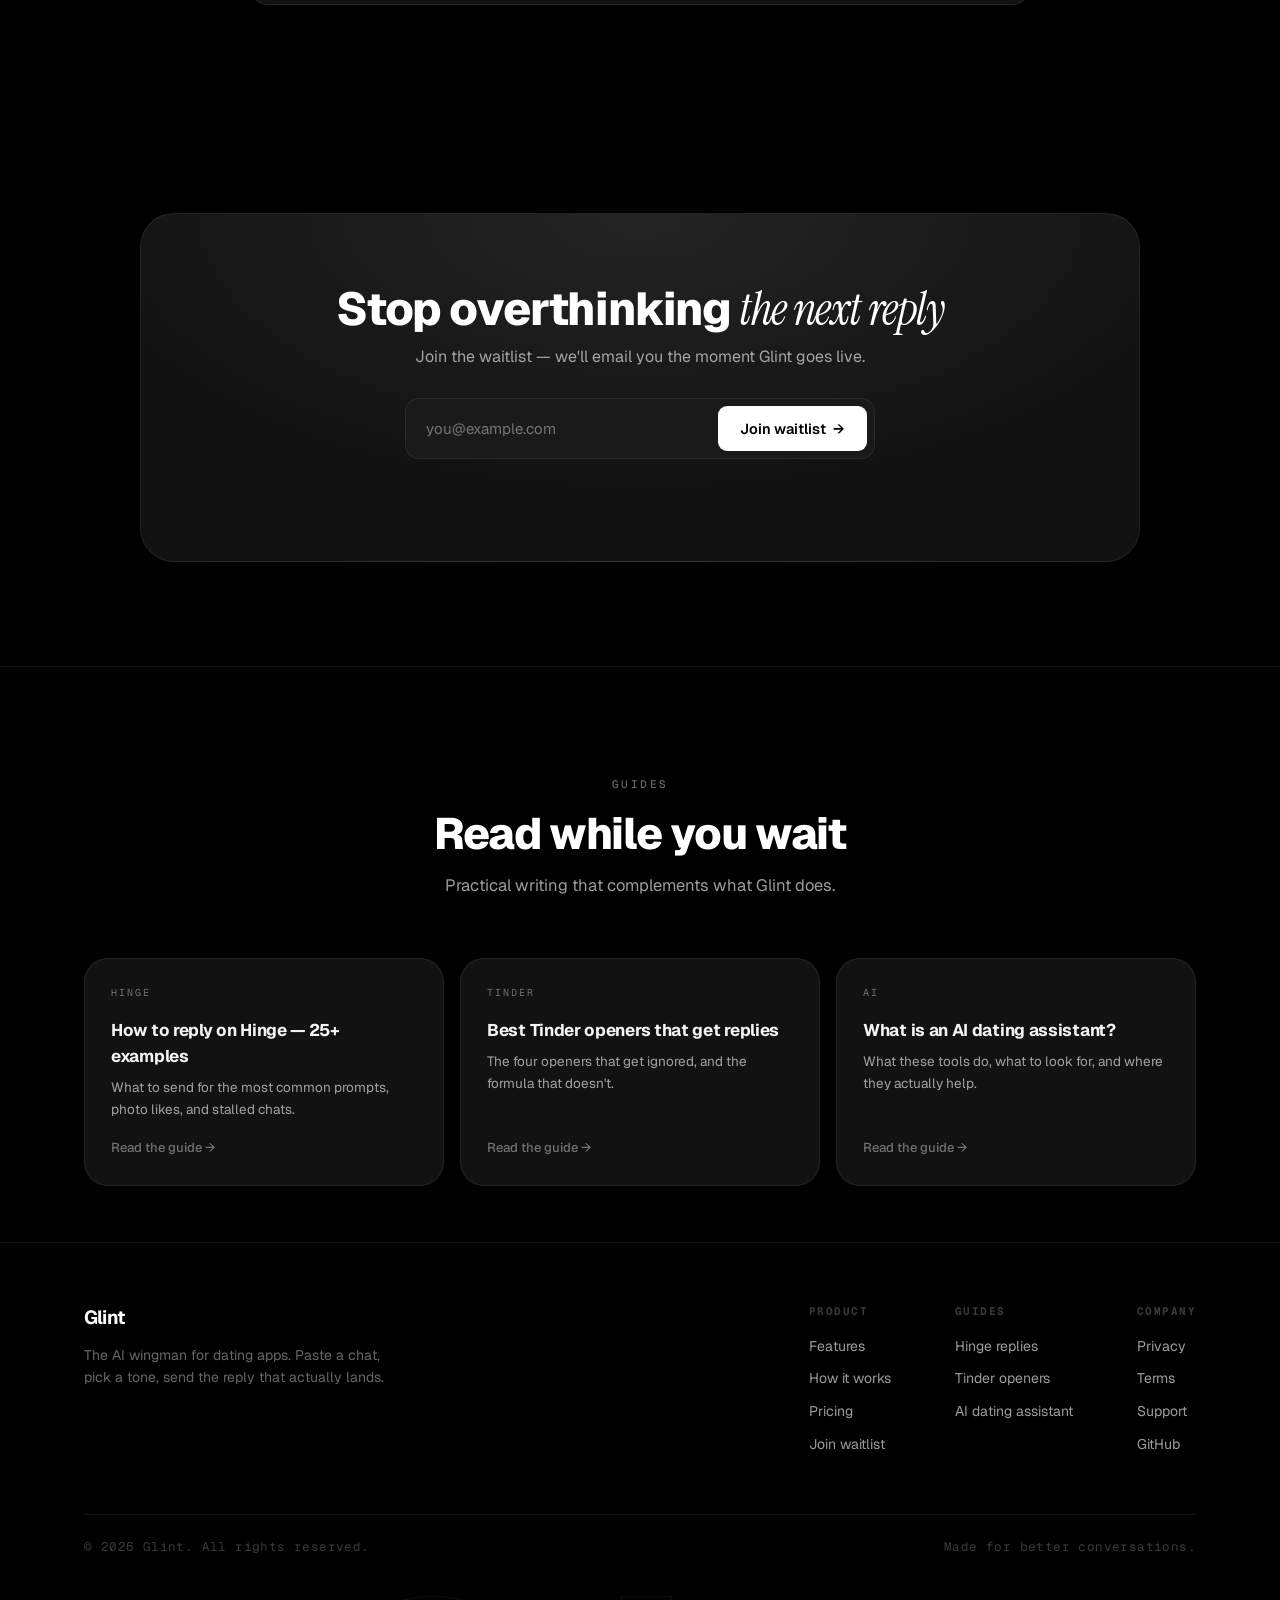
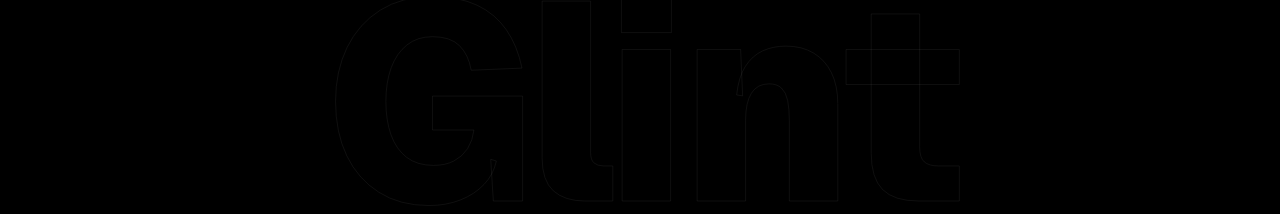
==== commit 3f8921fb: "Elevate landing: depth, motion, interactive demo Keep the Glint Noir identity (true black, white-onl" ====
--- a/index.html
+++ b/index.html
@@ -34,7 +34,7 @@
 <link rel="preconnect" href="https://fonts.gstatic.com" crossorigin />
 <link rel="preconnect" href="https://us-assets.i.posthog.com" crossorigin />
 <link rel="dns-prefetch" href="https://qtkzacjyuasglgknxghg.supabase.co" />
-<link href="https://fonts.googleapis.com/css2?family=Geist:wght@400;500;600;700&family=Instrument+Serif:ital@1&family=JetBrains+Mono:wght@400;500;600&display=swap" rel="stylesheet" />
+<link href="https://fonts.googleapis.com/css2?family=Geist:wght@400;500;600;700;800;900&family=Geist+Mono:wght@400;500&family=Instrument+Serif:ital@0;1&display=swap" rel="stylesheet" />
 <link rel="prefetch" href="/hinge-replies" />
 <link rel="prefetch" href="/tinder-openers" />
 <link rel="prefetch" href="/ai-dating-assistant" />
@@ -121,294 +121,379 @@
   });
 </script>
 <style>
-  /* ───────────────────────────────────────────────────────────────
-     Glint — Premium Dark v2 ("Glint Noir"). Tokens baked from the app's
-     src/constants/theme.ts (dark palette): true-black surfaces, near-white
-     ink, the accent is WHITE — no hue. The single speck of color is the
-     teal presence dot (#5EEAD4). Hairlines carry hierarchy, not shadows.
-     ─────────────────────────────────────────────────────────────── */
+  /* ═══════════════════════════════════════════════════════════════
+     GLINT — "Noir, with depth." Premium dark, white-only accent.
+     Hierarchy from hairlines + atmosphere (grain, aurora, light),
+     not color. Text-only wordmark. No decorative dots.
+     ═══════════════════════════════════════════════════════════════ */
   :root {
-    --bg: #000000;
-    --bg-elev: #0A0A0A;
-    --surface: #121212;
-    --surface-2: #1C1C1C;
-    --surface-3: #262626;
-    --border: rgba(255,255,255,0.06);
-    --border-strong: rgba(255,255,255,0.22);
-    --divider: rgba(255,255,255,0.12);
-    --ink: #F4F4F5;
-    --ink-bright: #FFFFFF;
-    --ink-2: rgba(244,244,245,0.62);
-    --ink-3: rgba(244,244,245,0.42);
-    --ink-4: rgba(244,244,245,0.26);
-    --ink-inverse: #000000;
-    --accent: #FFFFFF;
-    --presence: #5EEAD4;
-    --danger: #DC2626;
-    --font: "Geist", "Inter", -apple-system, BlinkMacSystemFont, system-ui, sans-serif;
-    --mono: "JetBrains Mono", ui-monospace, monospace;
-    --serif: "Instrument Serif", Georgia, serif;
-    --glow: 0 0 40px rgba(255,255,255,0.16);
-  }
-  *, *::before, *::after { box-sizing: border-box; }
-  html, body { margin: 0; padding: 0; }
+    --bg:#000000; --bg-elev:#0A0A0A; --surface:#121212; --surface-2:#1A1A1A; --surface-3:#242424;
+    --border:rgba(255,255,255,0.07); --border-strong:rgba(255,255,255,0.24); --divider:rgba(255,255,255,0.12);
+    --ink:#F4F4F5; --ink-bright:#FFFFFF; --ink-inverse:#000000;
+    --ink-2:rgba(244,244,245,0.64); --ink-3:rgba(244,244,245,0.42); --ink-4:rgba(244,244,245,0.24);
+    --font:"Geist","Inter",-apple-system,BlinkMacSystemFont,system-ui,sans-serif;
+    --mono:"Geist Mono","JetBrains Mono",ui-monospace,monospace;
+    --serif:"Instrument Serif",Georgia,serif;
+    --glow:0 0 50px rgba(255,255,255,0.16);
+    --ease:cubic-bezier(.2,.7,.2,1);
+    --max:1160px;
+  }
+  *,*::before,*::after { box-sizing:border-box; }
+  html { scroll-behavior:smooth; }
+  html, body { margin:0; padding:0; max-width:100%; overflow-x:hidden; }
   body {
-    font-family: var(--font);
-    background: var(--bg);
-    color: var(--ink);
-    line-height: 1.55;
-    -webkit-font-smoothing: antialiased;
-    text-rendering: optimizeLegibility;
-    overflow-x: hidden;
-  }
-  a { color: inherit; text-decoration: none; }
-  ::selection { background: rgba(255,255,255,0.18); color: #fff; }
-  .container { max-width: 1120px; margin: 0 auto; padding: 0 24px; }
-
-  /* Brand glyph — four-point spark, the app's "spark" motif, with soft glow */
-  .spark {
-    width: 18px; height: 18px; color: var(--ink-bright); flex: none;
-    filter: drop-shadow(0 0 8px rgba(255,255,255,0.35));
+    font-family:var(--font); background:var(--bg); color:var(--ink); line-height:1.55;
+    -webkit-font-smoothing:antialiased; text-rendering:optimizeLegibility;
+  }
+  a { color:inherit; text-decoration:none; }
+  ::selection { background:rgba(255,255,255,0.20); color:#fff; }
+  ::-webkit-scrollbar { width:10px; }
+  ::-webkit-scrollbar-track { background:#000; }
+  ::-webkit-scrollbar-thumb { background:#1f1f1f; border-radius:10px; border:2px solid #000; }
+  ::-webkit-scrollbar-thumb:hover { background:#2c2c2c; }
+  .container { max-width:var(--max); margin:0 auto; padding:0 24px; }
+
+  /* ── Atmosphere layers ── */
+  .fx { position:fixed; inset:0; pointer-events:none; }
+  .fx-aurora {
+    z-index:0;
+    background:
+      radial-gradient(640px 440px at 72% -8%, rgba(255,255,255,0.07), transparent 62%),
+      radial-gradient(520px 520px at 8% 14%, rgba(255,255,255,0.045), transparent 60%),
+      radial-gradient(700px 500px at 50% 116%, rgba(255,255,255,0.05), transparent 60%);
+    animation:drift 24s var(--ease) infinite alternate;
+  }
+  @keyframes drift {
+    0% { transform:translate3d(0,0,0) scale(1); }
+    100% { transform:translate3d(-2%,1.5%,0) scale(1.06); }
+  }
+  .fx-grid {
+    z-index:0; opacity:0.5;
+    background-image:linear-gradient(rgba(255,255,255,0.022) 1px,transparent 1px),
+                     linear-gradient(90deg,rgba(255,255,255,0.022) 1px,transparent 1px);
+    background-size:64px 64px;
+    -webkit-mask-image:radial-gradient(120% 80% at 50% 0%,#000 0%,transparent 70%);
+            mask-image:radial-gradient(120% 80% at 50% 0%,#000 0%,transparent 70%);
+  }
+  .fx-grain {
+    z-index:1; opacity:0.05; mix-blend-mode:overlay;
+    background-image:url("data:image/svg+xml,%3Csvg xmlns='http://www.w3.org/2000/svg' width='160' height='160'%3E%3Cfilter id='n'%3E%3CfeTurbulence type='fractalNoise' baseFrequency='0.85' numOctaves='3' stitchTiles='stitch'/%3E%3C/filter%3E%3Crect width='100%25' height='100%25' filter='url(%23n)'/%3E%3C/svg%3E");
+  }
+  .cursor-glow {
+    position:fixed; top:0; left:0; width:520px; height:520px; z-index:1; pointer-events:none;
+    border-radius:50%; transform:translate(-50%,-50%); opacity:0; transition:opacity .4s ease;
+    background:radial-gradient(circle, rgba(255,255,255,0.05), transparent 62%); mix-blend-mode:screen;
+  }
+  nav, main, footer { position:relative; z-index:2; }
+
+  /* ── Reveal on scroll / load ── */
+  [data-reveal] { opacity:0; transform:translateY(20px); transition:opacity .8s var(--ease), transform .8s var(--ease); }
+  [data-reveal].is-in { opacity:1; transform:none; }
+  @media (prefers-reduced-motion:reduce) {
+    *{ animation:none !important; }
+    [data-reveal]{ opacity:1; transform:none; transition:none; }
+    html{ scroll-behavior:auto; }
   }
 
   /* ── Nav ── */
-  .nav {
-    position: sticky; top: 0; z-index: 50;
-    backdrop-filter: blur(20px); -webkit-backdrop-filter: blur(20px);
-    background: rgba(0,0,0,0.62);
-    border-bottom: 1px solid var(--border);
-  }
-  .nav-inner { display: flex; align-items: center; justify-content: space-between; height: 64px; }
-  .brand {
-    display: flex; align-items: center; gap: 9px;
-    font-weight: 700; font-size: 18px; letter-spacing: -0.6px; color: var(--ink-bright);
-  }
-  .nav-links { display: flex; gap: 28px; align-items: center; }
-  .nav-links a { color: var(--ink-2); font-size: 14px; transition: color .15s ease; }
-  .nav-links a:hover { color: var(--ink); }
+  .nav { position:sticky; top:0; z-index:60; transition:background .3s ease, border-color .3s ease; border-bottom:1px solid transparent; }
+  .nav.scrolled { background:rgba(0,0,0,0.66); backdrop-filter:blur(22px); -webkit-backdrop-filter:blur(22px); border-bottom-color:var(--border); }
+  .nav-inner { display:flex; align-items:center; justify-content:space-between; height:68px; }
+  .brand { font-weight:700; font-size:19px; letter-spacing:-0.8px; color:var(--ink-bright); }
+  .nav-links { display:flex; gap:30px; align-items:center; }
+  .nav-links a:not(.nav-cta) { color:var(--ink-2); font-size:14px; transition:color .15s ease; }
+  .nav-links a:not(.nav-cta):hover { color:var(--ink); }
   .nav-links a.nav-cta {
-    padding: 9px 18px; border-radius: 999px;
-    background: var(--ink-bright); color: var(--ink-inverse);
-    font-weight: 600; font-size: 13.5px; letter-spacing: -0.1px;
-    box-shadow: var(--glow);
-    transition: transform .15s ease, opacity .15s ease;
-  }
-  .nav-links a.nav-cta:hover { color: var(--ink-inverse); transform: translateY(-1px); opacity: 0.92; }
-  @media (max-width: 720px) { .nav-links a:not(.nav-cta) { display: none; } }
-
-  /* ── Atoms ── */
+    padding:10px 20px; border-radius:999px; background:var(--ink-bright); color:var(--ink-inverse);
+    font-weight:600; font-size:13.5px; letter-spacing:-0.1px; box-shadow:var(--glow);
+    transition:transform .18s var(--ease), opacity .18s ease;
+  }
+  .nav-links a.nav-cta:hover { color:var(--ink-inverse); transform:translateY(-1px); opacity:0.92; }
+  @media (max-width:760px){ .nav-links a:not(.nav-cta){ display:none; } }
+
+  /* ── Shared atoms ── */
   .eyebrow {
-    display: inline-flex; align-items: center; gap: 8px;
-    font-family: var(--mono);
-    font-size: 11px; letter-spacing: 2px; text-transform: uppercase;
-    color: var(--ink-3); font-weight: 500;
-  }
-  .eyebrow.chip {
-    padding: 6px 12px; border-radius: 999px;
-    background: var(--surface-2); border: 1px solid var(--border);
-    color: var(--ink-2);
-  }
-  .eyebrow .dot {
-    width: 6px; height: 6px; border-radius: 999px; background: var(--presence);
-    box-shadow: 0 0 10px rgba(94,234,212,0.8);
-    animation: pulse 2.4s ease-in-out infinite;
-  }
-  @keyframes pulse { 0%,100% { opacity: 1; transform: scale(1); } 50% { opacity: 0.5; transform: scale(0.8); } }
-
+    display:inline-flex; align-items:center; gap:9px; font-family:var(--mono);
+    font-size:11px; letter-spacing:2.5px; text-transform:uppercase; color:var(--ink-3); font-weight:500;
+  }
+  .eyebrow.chip { padding:7px 14px; border-radius:999px; background:rgba(255,255,255,0.04); border:1px solid var(--border); color:var(--ink-2); }
+  .eyebrow .bar { width:18px; height:1px; background:var(--border-strong); }
   .btn {
-    display: inline-flex; align-items: center; justify-content: center; gap: 8px;
-    padding: 13px 22px; border-radius: 999px; font-weight: 600; font-size: 15px;
-    letter-spacing: -0.1px; border: 1px solid transparent; cursor: pointer;
-    transition: transform .15s ease, opacity .15s ease, background .15s ease, border-color .15s ease;
-  }
-  .btn-primary { background: var(--ink-bright); color: var(--ink-inverse); box-shadow: var(--glow); }
-  .btn-primary:hover { transform: translateY(-1px); opacity: 0.93; }
-  .btn-ghost { background: transparent; color: var(--ink); border-color: var(--divider); }
-  .btn-ghost:hover { background: var(--surface-2); border-color: var(--border-strong); }
-
-  .ic { width: 1em; height: 1em; display: inline-block; vertical-align: -0.12em; flex: none; }
-  .mono { font-family: var(--mono); font-variant-numeric: tabular-nums; }
+    display:inline-flex; align-items:center; justify-content:center; gap:8px; padding:14px 24px;
+    border-radius:999px; font-weight:600; font-size:15px; letter-spacing:-0.1px; border:1px solid transparent;
+    cursor:pointer; transition:transform .18s var(--ease), opacity .18s ease, background .18s ease, border-color .18s ease;
+  }
+  .btn-primary { background:var(--ink-bright); color:var(--ink-inverse); box-shadow:var(--glow); }
+  .btn-primary:hover { transform:translateY(-1px); opacity:0.93; }
+  .btn-ghost { background:transparent; color:var(--ink); border-color:var(--divider); }
+  .btn-ghost:hover { background:var(--surface-2); border-color:var(--border-strong); }
+  .ic { width:1em; height:1em; display:inline-block; vertical-align:-0.12em; flex:none; }
+  .mono { font-family:var(--mono); font-variant-numeric:tabular-nums; }
+  .sep { display:inline-flex; align-items:center; gap:14px; }
+  .sep > * + *::before { content:""; }
 
   /* ── Hero ── */
-  .hero { position: relative; padding: 92px 0 84px; overflow: hidden; }
-  .hero::before {
-    content: ""; position: absolute; left: 50%; top: -260px; transform: translateX(-50%);
-    width: 900px; height: 600px; pointer-events: none;
-    background: radial-gradient(closest-side, rgba(255,255,255,0.07), transparent 72%);
-    filter: blur(8px);
-  }
-  .hero-grid { position: relative; display: grid; grid-template-columns: 1.05fr 0.95fr; gap: 56px; align-items: center; }
-  @media (max-width: 900px) { .hero-grid { grid-template-columns: 1fr; gap: 44px; } }
+  .hero { position:relative; padding:84px 0 76px; }
+  .hero-grid { display:grid; grid-template-columns:1.04fr 0.96fr; gap:60px; align-items:center; }
+  @media (max-width:920px){ .hero-grid{ grid-template-columns:1fr; gap:48px; } }
   .hero h1 {
-    font-size: clamp(42px, 6.6vw, 64px);
-    line-height: 1.02; font-weight: 700; letter-spacing: -2px;
-    margin: 22px 0 18px; max-width: 14ch; color: var(--ink-bright);
-  }
-  .hero h1 em { font-family: var(--serif); font-style: italic; font-weight: 400; letter-spacing: -0.5px; }
-  .hero p.lede { font-size: 18px; color: var(--ink-2); max-width: 52ch; margin: 0 0 30px; letter-spacing: -0.1px; }
-  .meta-line { margin-top: 18px; color: var(--ink-3); font-size: 13px; display: flex; gap: 16px; flex-wrap: wrap; }
-  .meta-line span::before { content: "·"; margin-right: 16px; color: var(--ink-4); }
-  .meta-line span:first-child::before { content: ""; margin: 0; }
-  .hero-secondary { margin: 22px 0 0; font-size: 14px; color: var(--ink-3); }
-  .hero-secondary a { color: var(--ink-2); border-bottom: 1px solid var(--divider); padding-bottom: 2px; transition: color .15s ease, border-color .15s ease; }
-  .hero-secondary a:hover { color: var(--ink); border-color: var(--ink-3); }
-
-  /* ── Phone mock (mirrors the app's reply screen) ── */
+    font-size:clamp(46px,7.2vw,82px); line-height:0.98; font-weight:800; letter-spacing:-3px;
+    margin:24px 0 20px; max-width:13ch;
+    background:linear-gradient(176deg,#FFFFFF 30%, rgba(255,255,255,0.62) 100%);
+    -webkit-background-clip:text; background-clip:text; -webkit-text-fill-color:transparent; color:transparent;
+  }
+  .hero h1 em {
+    font-family:var(--serif); font-style:italic; font-weight:400; letter-spacing:-1px;
+    -webkit-text-fill-color:initial; color:#fff;
+  }
+  .hero .lede { font-size:clamp(17px,2vw,19px); color:var(--ink-2); max-width:50ch; margin:0 0 32px; letter-spacing:-0.1px; line-height:1.6; }
+  .hero-meta { margin-top:20px; display:flex; align-items:center; gap:18px; flex-wrap:wrap; }
+  .hero-meta .item { display:inline-flex; align-items:center; gap:8px; color:var(--ink-3); font-size:13px; }
+  .hero-meta .item svg { color:var(--ink-2); }
+  .hero-meta .rule { width:1px; height:14px; background:var(--divider); }
+  .proof { margin-top:26px; display:flex; align-items:center; gap:12px; }
+  .stack { display:flex; }
+  .stack span {
+    width:30px; height:30px; border-radius:50%; display:grid; place-items:center; font-size:11px; font-weight:700;
+    color:var(--ink-2); background:var(--surface-2); border:1px solid var(--bg); margin-left:-9px;
+    box-shadow:0 0 0 1px var(--divider);
+  }
+  .stack span:first-child{ margin-left:0; }
+  .proof .txt { font-size:13px; color:var(--ink-3); }
+  .proof .txt b { color:var(--ink); font-weight:600; }
+
+  /* hero load choreography */
+  .hi { opacity:0; transform:translateY(22px); animation:rise .9s var(--ease) forwards; }
+  @keyframes rise { to { opacity:1; transform:none; } }
+  .hi.d1{animation-delay:.05s} .hi.d2{animation-delay:.15s} .hi.d3{animation-delay:.25s}
+  .hi.d4{animation-delay:.35s} .hi.d5{animation-delay:.45s} .hi.d6{animation-delay:.55s}
+
+  /* ── Phone demo ── */
+  .demo-wrap { perspective:1400px; }
   .phone {
-    position: relative; background: var(--bg); border: 1px solid var(--border);
-    border-radius: 40px; padding: 16px;
-    box-shadow: 0 0 0 1px rgba(255,255,255,0.04), 0 40px 90px rgba(0,0,0,0.65);
-  }
-  .phone::after {
-    content: ""; position: absolute; inset: 0; border-radius: 40px; pointer-events: none;
-    background: radial-gradient(70% 40% at 50% 0%, rgba(255,255,255,0.06), transparent 70%);
-  }
-  .phone-inner { position: relative; z-index: 1; display: flex; flex-direction: column; gap: 12px; }
-  .chat-header { display: flex; align-items: center; gap: 11px; padding: 4px 4px 14px; border-bottom: 1px solid var(--border); }
-  .avatar {
-    position: relative; width: 38px; height: 38px; border-radius: 999px;
-    background: var(--surface-2); border: 1px solid var(--divider);
-    display: grid; place-items: center; font-weight: 700; font-size: 14px; color: var(--ink-2);
-  }
-  .avatar .pdot { position: absolute; right: 0; bottom: 0; width: 9px; height: 9px; border-radius: 999px; background: var(--presence); border: 2px solid var(--bg); }
-  .chat-header .name { font-weight: 700; font-size: 14.5px; letter-spacing: -0.2px; }
-  .chat-header .meta { font-size: 10.5px; color: var(--ink-3); font-family: var(--mono); letter-spacing: 1px; }
-  .bubble { max-width: 80%; padding: 10px 14px; font-size: 14px; line-height: 1.4; }
-  .bubble.them { background: var(--surface-2); border: 1px solid var(--divider); border-radius: 18px 18px 18px 5px; align-self: flex-start; color: var(--ink); }
-  .bubble.you { background: var(--ink-bright); color: var(--ink-inverse); border-radius: 18px 18px 5px 18px; align-self: flex-end; font-weight: 500; }
-  .tones { display: flex; gap: 8px; padding-top: 6px; flex-wrap: wrap; }
-  .pill {
-    display: inline-flex; align-items: center; gap: 6px;
-    padding: 6px 13px; border-radius: 999px; font-size: 12px; font-weight: 600;
-    border: 1px solid var(--divider); background: transparent; color: var(--ink-2);
-  }
-  .pill.active { background: var(--ink-bright); color: var(--ink-inverse); border-color: var(--ink-bright); }
-  .suggestion {
-    padding: 12px 14px; border: 1px solid var(--border); border-radius: 16px;
-    background: var(--surface); font-size: 13.5px; color: var(--ink);
-    display: flex; gap: 10px; align-items: flex-start; line-height: 1.45;
-  }
-  .suggestion.top { background: var(--surface-3); border-color: var(--border-strong); }
-  .suggestion .tag { font-family: var(--mono); font-size: 10px; letter-spacing: 1px; color: var(--ink-3); text-transform: uppercase; margin-top: 2px; }
+    position:relative; background:linear-gradient(180deg,#0c0c0c,#000); border:1px solid var(--border-strong);
+    border-radius:40px; padding:18px;
+    box-shadow:0 1px 0 rgba(255,255,255,0.05) inset, 0 50px 100px rgba(0,0,0,0.7), 0 0 80px rgba(255,255,255,0.04);
+    transform:rotateX(var(--rx,0deg)) rotateY(var(--ry,0deg)); transition:transform .25s var(--ease);
+    will-change:transform;
+  }
+  .phone::before {
+    content:""; position:absolute; inset:0; border-radius:40px; pointer-events:none;
+    background:radial-gradient(70% 40% at 50% 0%, rgba(255,255,255,0.07), transparent 70%);
+  }
+  .phone-inner { position:relative; display:flex; flex-direction:column; gap:12px; }
+  .ch { display:flex; align-items:center; gap:12px; padding:4px 4px 14px; border-bottom:1px solid var(--border); }
+  .ava { width:40px; height:40px; border-radius:999px; background:var(--surface-2); border:1px solid var(--divider); display:grid; place-items:center; font-weight:700; font-size:14px; color:var(--ink-2); }
+  .ch .nm { font-weight:700; font-size:15px; letter-spacing:-0.2px; }
+  .ch .mt { font-size:10.5px; color:var(--ink-3); font-family:var(--mono); letter-spacing:0.6px; }
+  .bub { max-width:82%; padding:11px 15px; font-size:14px; line-height:1.4; }
+  .bub.them { background:var(--surface-2); border:1px solid var(--divider); border-radius:18px 18px 18px 5px; align-self:flex-start; }
+  .bub.you { background:var(--ink-bright); color:var(--ink-inverse); border-radius:18px 18px 5px 18px; align-self:flex-end; font-weight:500; }
+  .tone-row { display:flex; gap:8px; padding-top:4px; }
+  .tone {
+    flex:1; text-align:center; padding:9px 0; border-radius:12px; font-size:12.5px; font-weight:600;
+    border:1px solid var(--divider); background:transparent; color:var(--ink-2); cursor:pointer;
+    transition:background .2s var(--ease), color .2s var(--ease), border-color .2s var(--ease), transform .12s var(--ease);
+  }
+  .tone:hover { border-color:var(--border-strong); color:var(--ink); }
+  .tone:active { transform:scale(.97); }
+  .tone.on { background:var(--ink-bright); color:var(--ink-inverse); border-color:var(--ink-bright); }
+  .sugs { display:flex; flex-direction:column; gap:10px; min-height:152px; }
+  .sug {
+    padding:13px 15px; border:1px solid var(--border); border-radius:16px; background:var(--surface);
+    font-size:13.5px; color:var(--ink); display:flex; gap:11px; align-items:flex-start; line-height:1.5;
+    opacity:0; transform:translateY(8px); animation:sugin .5s var(--ease) forwards;
+  }
+  .sug.top { background:var(--surface-3); border-color:var(--border-strong); }
+  .sug:nth-child(2){ animation-delay:.12s; }
+  @keyframes sugin { to { opacity:1; transform:none; } }
+  .sug .tg { font-family:var(--mono); font-size:9.5px; letter-spacing:1px; color:var(--ink-3); text-transform:uppercase; margin-top:3px; padding:2px 6px; border:1px solid var(--border); border-radius:6px; }
+  .typing { display:flex; gap:5px; padding:16px 15px; }
+  .typing i { width:7px; height:7px; border-radius:50%; background:var(--ink-3); animation:blink 1.2s infinite; }
+  .typing i:nth-child(2){ animation-delay:.2s; } .typing i:nth-child(3){ animation-delay:.4s; }
+  @keyframes blink { 0%,60%,100%{ opacity:.25; transform:translateY(0);} 30%{ opacity:1; transform:translateY(-3px);} }
+
+  /* ── Marquee ── */
+  .marquee { border-top:1px solid var(--border); border-bottom:1px solid var(--border); background:var(--bg-elev); padding:26px 0; overflow:hidden; }
+  .marquee .lbl { text-align:center; font-family:var(--mono); font-size:11px; letter-spacing:2.5px; text-transform:uppercase; color:var(--ink-4); margin-bottom:18px; }
+  .track { display:flex; gap:56px; width:max-content; animation:scroll 32s linear infinite; }
+  .track:hover { animation-play-state:paused; }
+  .track span { font-size:26px; font-weight:700; letter-spacing:-0.6px; color:var(--ink-3); white-space:nowrap; transition:color .2s ease; }
+  .track span:hover { color:var(--ink); }
+  .mq-mask { position:relative; -webkit-mask-image:linear-gradient(90deg,transparent,#000 12%,#000 88%,transparent); mask-image:linear-gradient(90deg,transparent,#000 12%,#000 88%,transparent); }
+  @keyframes scroll { to { transform:translateX(-50%); } }
 
   /* ── Sections ── */
-  section { padding: 92px 0; position: relative; }
-  .section-head { max-width: 640px; margin: 0 auto 56px; text-align: center; }
-  .section-head .eyebrow { margin-bottom: 16px; }
-  .section-head h2 { font-size: clamp(28px, 3.6vw, 38px); font-weight: 700; letter-spacing: -1px; margin: 0 0 12px; color: var(--ink-bright); }
-  .section-head p { color: var(--ink-2); font-size: 16px; margin: 0; }
-
-  /* Features */
-  .features { border-top: 1px solid var(--border); border-bottom: 1px solid var(--border); background: var(--bg-elev); }
-  .feature-grid, .steps, .tone-grid, .guides-grid { display: grid; grid-template-columns: repeat(3, 1fr); gap: 18px; }
-  @media (max-width: 900px) { .feature-grid, .steps, .tone-grid, .guides-grid { grid-template-columns: 1fr; } }
-  .card { background: var(--surface); border: 1px solid var(--border); border-radius: 24px; padding: 26px; transition: transform .2s ease, border-color .2s ease; }
-  .card:hover { transform: translateY(-2px); border-color: var(--border-strong); }
-  .card .icon {
-    width: 42px; height: 42px; border-radius: 12px;
-    display: inline-flex; align-items: center; justify-content: center;
-    background: var(--surface-2); border: 1px solid var(--border);
-    color: var(--ink); font-size: 19px; margin-bottom: 18px;
-  }
-  .card h3 { margin: 0 0 8px; font-size: 17px; font-weight: 600; letter-spacing: -0.2px; }
-  .card p { margin: 0; color: var(--ink-2); font-size: 14.5px; }
-
-  /* Steps */
-  .step { padding: 26px; border: 1px solid var(--border); border-radius: 24px; background: var(--surface); }
-  .step .num { font-family: var(--mono); font-size: 11px; letter-spacing: 2px; color: var(--ink-3); margin-bottom: 14px; }
-  .step h3 { margin: 0 0 6px; font-size: 18px; font-weight: 600; letter-spacing: -0.2px; }
-  .step p { margin: 0; color: var(--ink-2); font-size: 14.5px; }
-
-  /* Editorial pull-quote — the rare serif-italic moment, like the app's EI card */
-  .quote { max-width: 760px; margin: 0 auto; text-align: center; }
-  .quote .eyebrow { justify-content: center; margin-bottom: 22px; }
-  .quote blockquote {
-    margin: 0; font-family: var(--serif); font-style: italic; font-weight: 400;
-    font-size: clamp(26px, 4vw, 40px); line-height: 1.28; letter-spacing: -0.4px; color: var(--ink-bright);
-  }
-  .quote cite { display: block; margin-top: 22px; font-style: normal; font-size: 13px; color: var(--ink-3); font-family: var(--mono); letter-spacing: 1px; }
-
-  /* Tones */
-  .tone-card { border-radius: 24px; padding: 28px; background: var(--surface); border: 1px solid var(--border); position: relative; transition: transform .2s ease, border-color .2s ease; }
-  .tone-card:hover { transform: translateY(-2px); border-color: var(--border-strong); }
-  .tone-card .emoji { font-size: 22px; margin-bottom: 14px; display: block; }
-  .tone-card h3 { margin: 0 0 6px; font-size: 19px; font-weight: 600; letter-spacing: -0.2px; }
-  .tone-card .label { font-family: var(--mono); font-size: 10px; letter-spacing: 2px; color: var(--ink-3); text-transform: uppercase; }
-  .tone-card p { color: var(--ink-2); font-size: 14.5px; margin: 12px 0 0; }
-
-  /* Pricing */
-  .price-grid { display: grid; grid-template-columns: 1fr 1fr; gap: 18px; max-width: 820px; margin: 0 auto; }
-  @media (max-width: 720px) { .price-grid { grid-template-columns: 1fr; } }
-  .price { border: 1px solid var(--border); border-radius: 24px; padding: 30px; background: var(--surface); }
-  .price.featured { border-color: var(--border-strong); background: var(--surface-2); box-shadow: var(--glow); }
-  .price .ptag { display: inline-flex; align-items: center; font-family: var(--mono); font-size: 10px; letter-spacing: 1.6px; text-transform: uppercase; color: var(--ink-3); }
-  .price.featured .ptag { color: var(--ink-bright); }
-  .price h3 { margin: 4px 0 0; font-size: 19px; font-weight: 600; letter-spacing: -0.2px; }
-  .price .amount { font-family: var(--mono); font-size: 38px; font-weight: 600; letter-spacing: -1.5px; margin: 12px 0 4px; color: var(--ink-bright); }
-  .price .amount small { font-size: 14px; color: var(--ink-3); font-weight: 500; font-family: var(--font); letter-spacing: 0; }
-  .price ul { list-style: none; padding: 0; margin: 18px 0 0; display: flex; flex-direction: column; gap: 11px; }
-  .price ul li { color: var(--ink-2); font-size: 14.5px; display: flex; gap: 10px; align-items: flex-start; }
-  .price ul li svg { color: var(--ink); margin-top: 3px; }
-  .price .btn { width: 100%; margin-top: 24px; }
-
-  /* CTA strip */
-  .cta-strip {
-    margin: 84px auto; max-width: 980px; border-radius: 32px; padding: 60px 40px;
-    background: radial-gradient(90% 130% at 50% 0%, rgba(255,255,255,0.07), transparent 60%), var(--surface);
-    border: 1px solid var(--border); text-align: center;
-  }
-  .cta-strip .spark { width: 26px; height: 26px; margin-bottom: 18px; }
-  .cta-strip h2 { margin: 0 0 10px; font-size: clamp(26px, 3.6vw, 36px); letter-spacing: -1px; font-weight: 700; color: var(--ink-bright); }
-  .cta-strip p { color: var(--ink-2); margin: 0 0 26px; }
-
-  /* Guides */
-  .guides { padding: 84px 0 40px; border-top: 1px solid var(--border); }
-  .guides .section-head { margin-bottom: 36px; }
-  .guide-card { display: block; background: var(--surface); border: 1px solid var(--border); border-radius: 24px; padding: 24px; color: inherit; transition: transform .15s ease, border-color .15s ease; }
-  .guide-card:hover { transform: translateY(-2px); border-color: var(--border-strong); }
-  .guide-card h3 { margin: 14px 0 6px; font-size: 16px; font-weight: 600; letter-spacing: -0.2px; color: var(--ink); }
-  .guide-card p { margin: 0; font-size: 13.5px; color: var(--ink-2); }
-  .guide-card .arrow { margin-top: 14px; color: var(--ink-3); font-size: 13px; }
-
-  /* FAQ */
-  .faq-grid { display: grid; gap: 12px; max-width: 760px; margin: 0 auto; }
-  .faq-item { background: var(--surface); border: 1px solid var(--border); border-radius: 18px; overflow: hidden; }
-  .faq-item summary { list-style: none; cursor: pointer; padding: 18px 22px; font-size: 16px; font-weight: 600; color: var(--ink); display: flex; justify-content: space-between; align-items: center; gap: 16px; letter-spacing: -0.2px; }
-  .faq-item summary::-webkit-details-marker { display: none; }
-  .faq-item summary::after { content: "+"; color: var(--ink-3); font-weight: 300; font-size: 24px; transition: transform .15s ease; }
-  .faq-item[open] summary::after { content: "–"; }
-  .faq-item .answer { padding: 0 22px 20px; color: var(--ink-2); font-size: 14.5px; line-height: 1.65; }
-  .faq-item .answer p { margin: 0; }
-  .faq-item .answer a { color: var(--ink); border-bottom: 1px solid var(--divider); }
-
-  /* Waitlist */
-  .waitlist { display: flex; gap: 8px; max-width: 460px; margin: 8px auto 14px; background: var(--surface-2); border: 1px solid var(--border); border-radius: 14px; padding: 6px; transition: border-color .2s ease, box-shadow .2s ease; }
-  .waitlist-hero { margin: 28px 0 12px; max-width: 480px; }
-  .waitlist:focus-within { border-color: var(--border-strong); box-shadow: 0 0 0 4px rgba(255,255,255,0.06); }
-  .waitlist input { flex: 1; background: transparent; border: 0; outline: 0; color: var(--ink); font: inherit; font-size: 15px; padding: 11px 13px; }
-  .waitlist input::placeholder { color: var(--ink-3); }
-  .waitlist button { border: 0; cursor: pointer; font: inherit; font-weight: 600; font-size: 14.5px; padding: 11px 20px; border-radius: 10px; background: var(--ink-bright); color: var(--ink-inverse); display: inline-flex; align-items: center; gap: 6px; transition: transform .15s ease, opacity .15s ease; }
-  .waitlist button:hover { opacity: 0.92; transform: translateY(-1px); }
-  .waitlist button:disabled { opacity: 0.55; cursor: default; transform: none; }
-  .waitlist-status { min-height: 20px; font-size: 13px; color: var(--ink-3); text-align: center; margin-top: 4px; }
-  .waitlist-status.ok { color: var(--presence); }
-  .waitlist-status.err { color: #F87171; }
-
-  /* Footer */
-  footer { border-top: 1px solid var(--border); padding: 40px 0; color: var(--ink-3); font-size: 13px; }
-  .footer-inner { display: flex; justify-content: space-between; gap: 16px; flex-wrap: wrap; align-items: center; }
-  .footer-links { display: flex; gap: 22px; }
-  .footer-links a { transition: color .15s ease; }
-  .footer-links a:hover { color: var(--ink); }
+  section { padding:104px 0; position:relative; }
+  .head { max-width:660px; margin:0 auto 60px; text-align:center; }
+  .head .eyebrow { margin-bottom:18px; }
+  .head h2 { font-size:clamp(30px,4.2vw,44px); font-weight:800; letter-spacing:-1.4px; margin:0 0 14px; color:var(--ink-bright); line-height:1.05; }
+  .head h2 em { font-family:var(--serif); font-style:italic; font-weight:400; letter-spacing:-0.6px; }
+  .head p { color:var(--ink-2); font-size:16.5px; margin:0; line-height:1.6; }
+
+  /* ── Bento features ── */
+  .bento { display:grid; grid-template-columns:repeat(6,1fr); gap:16px; }
+  .tile { background:var(--surface); border:1px solid var(--border); border-radius:26px; padding:30px; position:relative; overflow:hidden; transition:border-color .25s var(--ease), transform .25s var(--ease), background .25s var(--ease); }
+  .tile:hover { border-color:var(--border-strong); transform:translateY(-3px); }
+  .tile .ec { width:44px; height:44px; border-radius:13px; display:grid; place-items:center; background:var(--surface-2); border:1px solid var(--border); color:var(--ink); margin-bottom:20px; }
+  .tile h3 { margin:0 0 9px; font-size:19px; font-weight:700; letter-spacing:-0.4px; color:var(--ink-bright); }
+  .tile p { margin:0; color:var(--ink-2); font-size:14.5px; line-height:1.6; }
+  .tile.lg { grid-column:span 4; min-height:300px; display:flex; flex-direction:column; }
+  .tile.sm { grid-column:span 2; }
+  .tile.wide { grid-column:span 3; }
+  .tile.spot::after { content:""; position:absolute; inset:0; background:radial-gradient(80% 60% at 80% 0%, rgba(255,255,255,0.06), transparent 60%); pointer-events:none; }
+  @media (max-width:920px){ .bento{ grid-template-columns:1fr; } .tile.lg,.tile.sm,.tile.wide{ grid-column:span 1; min-height:0; } }
+  /* mini stacked-replies visual */
+  .stackvis { margin-top:auto; display:flex; flex-direction:column; gap:9px; }
+  .stackvis .ln { height:38px; border-radius:11px; background:var(--surface-2); border:1px solid var(--border); display:flex; align-items:center; padding:0 14px; gap:10px; color:var(--ink-3); font-size:12.5px; }
+  .stackvis .ln.win { background:var(--surface-3); border-color:var(--border-strong); color:var(--ink); }
+  .stackvis .ln .d { font-family:var(--mono); font-size:9px; letter-spacing:1px; color:var(--ink-4); }
+
+  /* ── Difference (before/after) ── */
+  .compare { display:grid; grid-template-columns:1fr 1fr; gap:18px; max-width:920px; margin:0 auto; }
+  @media (max-width:760px){ .compare{ grid-template-columns:1fr; } }
+  .cc { border:1px solid var(--border); border-radius:24px; padding:28px; background:var(--surface); }
+  .cc.win { border-color:var(--border-strong); background:var(--surface-2); box-shadow:var(--glow); }
+  .cc .tag { font-family:var(--mono); font-size:10px; letter-spacing:2px; text-transform:uppercase; color:var(--ink-3); margin-bottom:18px; display:block; }
+  .cc.win .tag { color:var(--ink-bright); }
+  .cc .reply { font-size:16px; line-height:1.55; color:var(--ink); }
+  .cc.flat .reply { color:var(--ink-3); }
+  .cc .note { margin:18px 0 0; font-size:13px; color:var(--ink-3); }
+
+  /* ── How ── */
+  .steps { display:grid; grid-template-columns:repeat(3,1fr); gap:18px; }
+  @media (max-width:760px){ .steps{ grid-template-columns:1fr; } }
+  .step { padding:30px; border:1px solid var(--border); border-radius:24px; background:var(--surface); position:relative; }
+  .step .n { font-family:var(--mono); font-size:38px; font-weight:500; letter-spacing:-1px; color:var(--ink-4); margin-bottom:16px; line-height:1; }
+  .step h3 { margin:0 0 7px; font-size:19px; font-weight:700; letter-spacing:-0.3px; }
+  .step p { margin:0; color:var(--ink-2); font-size:14.5px; line-height:1.6; }
+
+  /* ── Stats band ── */
+  .stats { border-top:1px solid var(--border); border-bottom:1px solid var(--border); background:var(--bg-elev); }
+  .stat-grid { display:grid; grid-template-columns:repeat(4,1fr); gap:18px; text-align:center; }
+  @media (max-width:760px){ .stat-grid{ grid-template-columns:repeat(2,1fr); gap:36px 18px; } }
+  .stat .num { font-family:var(--mono); font-size:clamp(40px,6vw,60px); font-weight:500; letter-spacing:-2px; color:var(--ink-bright); line-height:1; }
+  .stat .num .u { font-size:0.42em; color:var(--ink-3); margin-left:4px; letter-spacing:0; }
+  .stat .cap { margin-top:12px; font-size:13px; color:var(--ink-3); font-family:var(--mono); letter-spacing:1px; text-transform:uppercase; }
+
+  /* ── Tones ── */
+  .tone-grid { display:grid; grid-template-columns:repeat(3,1fr); gap:16px; }
+  @media (max-width:920px){ .tone-grid{ grid-template-columns:1fr; } }
+  .tcard { border-radius:26px; padding:30px; background:var(--surface); border:1px solid var(--border); transition:border-color .25s var(--ease), transform .25s var(--ease); }
+  .tcard:hover { border-color:var(--border-strong); transform:translateY(-3px); }
+  .tcard .glyph { font-size:24px; margin-bottom:18px; }
+  .tcard .label { font-family:var(--mono); font-size:10px; letter-spacing:2.5px; color:var(--ink-3); text-transform:uppercase; }
+  .tcard h3 { margin:6px 0 0; font-size:21px; font-weight:700; letter-spacing:-0.4px; }
+  .tcard p { color:var(--ink-2); font-size:14.5px; margin:12px 0 0; line-height:1.6; }
+  .tcard .ex { margin-top:18px; padding:13px 15px; border-radius:14px; background:var(--surface-2); border:1px solid var(--border); font-size:13px; color:var(--ink); font-style:italic; line-height:1.5; }
+
+  /* ── Editorial quote ── */
+  .quote { max-width:880px; margin:0 auto; text-align:center; }
+  .quote .eyebrow { justify-content:center; margin-bottom:28px; }
+  .quote blockquote { margin:0; font-family:var(--serif); font-style:italic; font-weight:400; font-size:clamp(28px,4.6vw,48px); line-height:1.24; letter-spacing:-0.6px; color:var(--ink-bright); }
+  .quote blockquote .hl { color:var(--ink-3); }
+  .quote cite { display:block; margin-top:26px; font-style:normal; font-size:13px; color:var(--ink-3); font-family:var(--mono); letter-spacing:1px; }
+
+  /* ── Pricing ── */
+  .price-grid { display:grid; grid-template-columns:1fr 1fr; gap:18px; max-width:840px; margin:0 auto; }
+  @media (max-width:720px){ .price-grid{ grid-template-columns:1fr; } }
+  .price { border:1px solid var(--border); border-radius:26px; padding:34px; background:var(--surface); position:relative; }
+  .price.featured { border-color:var(--border-strong); background:var(--surface-2); box-shadow:var(--glow); }
+  .price .badge { position:absolute; top:24px; right:24px; font-family:var(--mono); font-size:9.5px; letter-spacing:1.5px; text-transform:uppercase; color:var(--ink-inverse); background:var(--ink-bright); padding:5px 10px; border-radius:999px; }
+  .price .ptag { font-family:var(--mono); font-size:11px; letter-spacing:2px; text-transform:uppercase; color:var(--ink-3); }
+  .price .amount { font-family:var(--mono); font-size:44px; font-weight:500; letter-spacing:-2px; margin:14px 0 4px; color:var(--ink-bright); }
+  .price .amount small { font-size:15px; color:var(--ink-3); font-weight:400; font-family:var(--font); letter-spacing:0; }
+  .price ul { list-style:none; padding:0; margin:20px 0 0; display:flex; flex-direction:column; gap:13px; }
+  .price ul li { color:var(--ink-2); font-size:14.5px; display:flex; gap:11px; align-items:flex-start; }
+  .price ul li svg { color:var(--ink); margin-top:3px; flex:none; }
+  .price .btn { width:100%; margin-top:26px; }
+
+  /* ── FAQ ── */
+  .faq-grid { display:grid; gap:12px; max-width:780px; margin:0 auto; }
+  .faq { background:var(--surface); border:1px solid var(--border); border-radius:18px; overflow:hidden; transition:border-color .2s ease; }
+  .faq[open] { border-color:var(--border-strong); }
+  .faq summary { list-style:none; cursor:pointer; padding:20px 24px; font-size:16px; font-weight:600; color:var(--ink); display:flex; justify-content:space-between; align-items:center; gap:16px; letter-spacing:-0.2px; }
+  .faq summary::-webkit-details-marker { display:none; }
+  .faq summary .pm { width:20px; height:20px; position:relative; flex:none; }
+  .faq summary .pm::before, .faq summary .pm::after { content:""; position:absolute; background:var(--ink-3); transition:transform .25s var(--ease); }
+  .faq summary .pm::before { top:9px; left:2px; width:16px; height:1.5px; }
+  .faq summary .pm::after { left:9px; top:2px; width:1.5px; height:16px; }
+  .faq[open] summary .pm::after { transform:rotate(90deg); opacity:0; }
+  .faq .answer { padding:0 24px 22px; color:var(--ink-2); font-size:14.5px; line-height:1.7; }
+  .faq .answer a { color:var(--ink); border-bottom:1px solid var(--divider); }
+
+  /* ── CTA ── */
+  .cta-strip { margin:0 auto; max-width:1000px; border-radius:34px; padding:72px 40px; text-align:center; position:relative; overflow:hidden;
+    background:radial-gradient(100% 140% at 50% 0%, rgba(255,255,255,0.08), transparent 58%), var(--surface); border:1px solid var(--border); }
+  .cta-strip h2 { margin:0 0 12px; font-size:clamp(30px,4.4vw,46px); letter-spacing:-1.4px; font-weight:800; color:var(--ink-bright); line-height:1.04; }
+  .cta-strip h2 em { font-family:var(--serif); font-style:italic; font-weight:400; }
+  .cta-strip p { color:var(--ink-2); margin:0 0 28px; font-size:16px; }
+
+  /* ── Waitlist ── */
+  .waitlist { display:flex; gap:8px; max-width:470px; margin:0 auto; background:var(--surface-2); border:1px solid var(--border); border-radius:14px; padding:7px; transition:border-color .2s ease, box-shadow .2s ease; }
+  .waitlist-hero { margin:30px 0 0; max-width:480px; }
+  .waitlist:focus-within { border-color:var(--border-strong); box-shadow:0 0 0 4px rgba(255,255,255,0.06); }
+  .waitlist input { flex:1; background:transparent; border:0; outline:0; color:var(--ink); font:inherit; font-size:15px; padding:11px 13px; }
+  .waitlist input::placeholder { color:var(--ink-3); }
+  .waitlist button { border:0; cursor:pointer; font:inherit; font-weight:600; font-size:14.5px; padding:11px 22px; border-radius:9px; background:var(--ink-bright); color:var(--ink-inverse); display:inline-flex; align-items:center; gap:7px; transition:transform .18s var(--ease), opacity .18s ease; }
+  .waitlist button:hover { opacity:0.92; transform:translateY(-1px); }
+  .waitlist button:disabled { opacity:0.55; cursor:default; transform:none; }
+  .waitlist-status { min-height:20px; font-size:13px; color:var(--ink-3); margin-top:10px; }
+  .hero .waitlist-status { text-align:left; }
+  .cta-strip .waitlist-status { text-align:center; }
+
+  /* ── Guides ── */
+  .guides { padding:104px 0 56px; border-top:1px solid var(--border); }
+  .guides-grid { display:grid; grid-template-columns:repeat(3,1fr); gap:16px; }
+  @media (max-width:920px){ .guides-grid{ grid-template-columns:1fr; } }
+  .guide { display:flex; flex-direction:column; background:var(--surface); border:1px solid var(--border); border-radius:24px; padding:26px; transition:transform .2s var(--ease), border-color .2s var(--ease); }
+  .guide:hover { transform:translateY(-3px); border-color:var(--border-strong); }
+  .guide .k { font-family:var(--mono); font-size:10px; letter-spacing:2px; text-transform:uppercase; color:var(--ink-3); }
+  .guide h3 { margin:16px 0 8px; font-size:17px; font-weight:700; letter-spacing:-0.3px; color:var(--ink); }
+  .guide p { margin:0; font-size:13.5px; color:var(--ink-2); line-height:1.6; }
+  .guide .go { margin-top:auto; padding-top:18px; color:var(--ink-3); font-size:13px; font-weight:500; transition:color .2s ease; }
+  .guide:hover .go { color:var(--ink); }
+
+  /* ── Footer ── */
+  footer { border-top:1px solid var(--border); padding:60px 0 0; position:relative; overflow:hidden; }
+  .foot-top { display:flex; justify-content:space-between; gap:24px; flex-wrap:wrap; padding-bottom:48px; }
+  .foot-top .lead { max-width:300px; }
+  .foot-top .lead .brand { display:inline-block; margin-bottom:12px; }
+  .foot-top .lead p { color:var(--ink-3); font-size:14px; margin:0; line-height:1.6; }
+  .foot-links { display:flex; gap:64px; flex-wrap:wrap; }
+  .foot-col h4 { font-family:var(--mono); font-size:11px; letter-spacing:1.5px; text-transform:uppercase; color:var(--ink-4); margin:0 0 16px; }
+  .foot-col a { display:block; color:var(--ink-2); font-size:14px; margin-bottom:11px; transition:color .15s ease; }
+  .foot-col a:hover { color:var(--ink); }
+  .foot-bottom { border-top:1px solid var(--border); padding:22px 0; display:flex; justify-content:space-between; gap:12px; flex-wrap:wrap; color:var(--ink-4); font-size:12.5px; font-family:var(--mono); letter-spacing:0.4px; }
+  .watermark { font-size:clamp(90px,22vw,300px); font-weight:800; letter-spacing:-10px; line-height:0.8; color:transparent;
+    -webkit-text-stroke:1px rgba(255,255,255,0.06); text-stroke:1px rgba(255,255,255,0.06); text-align:center; padding:10px 0 0; user-select:none; pointer-events:none; }
+
+  /* ── Mobile polish ── */
+  .hero h1 { overflow-wrap:break-word; }
+  @media (max-width:560px){
+    .hero h1 { font-size:34px; line-height:1.05; letter-spacing:-1.2px; margin-top:20px; max-width:none; }
+    .hero h1 em { font-size:38px; }
+    .hero { padding:56px 0 64px; }
+    section { padding:72px 0; }
+    .guides { padding:72px 0 48px; }
+    .cta-strip { padding:52px 26px; }
+    .head { margin-bottom:44px; }
+    .nav-inner { height:60px; }
+    .tile, .price, .cc, .step, .tcard { padding:24px; }
+    .foot-links { gap:40px; }
+  }
 </style>
 </head>
 <body>
 
-<nav class="nav">
+<div class="fx fx-aurora"></div>
+<div class="fx fx-grid"></div>
+<div class="fx fx-grain"></div>
+<div class="cursor-glow" id="cursorGlow"></div>
+
+<nav class="nav" id="nav">
   <div class="container nav-inner">
-    <a href="#" class="brand">
-      <span>Glint</span>
-    </a>
+    <a href="#" class="brand">Glint</a>
     <div class="nav-links">
       <a href="#features">Features</a>
       <a href="#how">How it works</a>
@@ -423,12 +508,12 @@
 <header class="hero">
   <div class="container hero-grid">
     <div>
-      <span class="eyebrow chip">AI dating wingman</span>
-      <h1>Better replies. <em>In seconds.</em></h1>
-      <p class="lede">
+      <span class="eyebrow chip hi d1"><span class="bar"></span> AI dating wingman</span>
+      <h1 class="hi d2">Better replies.<br/><em>In seconds.</em></h1>
+      <p class="lede hi d3">
         Paste any Hinge, Tinder, or Bumble chat. Pick a tone. Get three replies that sound like you — only sharper.
       </p>
-      <form class="waitlist waitlist-hero" id="waitlist-form-hero" novalidate>
+      <form class="waitlist waitlist-hero hi d4" id="waitlist-form-hero" novalidate>
         <input type="email" name="email" class="waitlist-email" placeholder="you@example.com" autocomplete="email" required aria-label="Email for waitlist" />
         <button type="submit" class="waitlist-submit">
           <span>Join waitlist</span>
@@ -436,73 +521,111 @@
         </button>
       </form>
       <div class="waitlist-status" aria-live="polite"></div>
-      <div class="meta-line">
-        <span>Free to start</span>
-        <span>No credit card</span>
-        <span>iOS &amp; Android soon</span>
-      </div>
-      <p class="hero-secondary"><a href="#how">See how it works ↓</a></p>
-    </div>
-
-    <div class="phone" aria-hidden="true">
-      <div class="phone-inner">
-        <div class="chat-header">
-          <div class="avatar">M</div>
-          <div>
-            <div class="name">Maya</div>
-            <div class="meta">HINGE · 2 MIN AGO</div>
+      <div class="hero-meta hi d5">
+        <span class="item"><svg class="ic" viewBox="0 0 24 24" fill="none" stroke="currentColor" stroke-width="1.8" stroke-linecap="round" stroke-linejoin="round"><path d="M20 6 9 17l-5-5"/></svg> Free to start</span>
+        <span class="rule"></span>
+        <span class="item"><svg class="ic" viewBox="0 0 24 24" fill="none" stroke="currentColor" stroke-width="1.8" stroke-linecap="round" stroke-linejoin="round"><rect x="2" y="5" width="20" height="14" rx="2"/><path d="M2 10h20"/></svg> No credit card</span>
+        <span class="rule"></span>
+        <span class="item"><svg class="ic" viewBox="0 0 24 24" fill="none" stroke="currentColor" stroke-width="1.8" stroke-linecap="round" stroke-linejoin="round"><rect x="7" y="2" width="10" height="20" rx="2.5"/><path d="M11 18h2"/></svg> iOS &amp; Android soon</span>
+      </div>
+      <div class="proof hi d6">
+        <div class="stack"><span>M</span><span>J</span><span>A</span><span>S</span><span>+</span></div>
+        <div class="txt">Join <b><span class="count" data-to="1200">0</span>+</b> on the early-access waitlist</div>
+      </div>
+    </div>
+
+    <div class="demo-wrap hi d3">
+      <div class="phone" id="phone">
+        <div class="phone-inner">
+          <div class="ch">
+            <div class="ava">M</div>
+            <div>
+              <div class="nm">Maya</div>
+              <div class="mt">HINGE — 2 MIN AGO</div>
+            </div>
           </div>
+          <div class="bub them">okay your profile says you make pasta from scratch. prove it 👀</div>
+          <div class="tone-row" role="tablist" aria-label="Reply tone">
+            <button class="tone" data-tone="genuine" role="tab">💚 Genuine</button>
+            <button class="tone on" data-tone="rizz" role="tab" aria-selected="true">✨ Rizz</button>
+            <button class="tone" data-tone="roast" role="tab">🔥 Roast</button>
+          </div>
+          <div class="sugs" id="sugs" aria-live="polite"></div>
         </div>
-        <div class="bubble them">okay your profile says you make pasta from scratch. prove it 👀</div>
-        <div class="bubble you">say less, dinner&#39;s at mine friday</div>
-
-        <div class="tones">
-          <span class="pill">💚 Genuine</span>
-          <span class="pill active">✨ Rizz</span>
-          <span class="pill">🔥 Roast</span>
+      </div>
+    </div>
+  </div>
+</header>
+
+<div class="marquee">
+  <div class="lbl">Works with every dating app</div>
+  <div class="mq-mask">
+    <div class="track" id="track">
+      <span>Hinge</span><span>Tinder</span><span>Bumble</span><span>Coffee Meets Bagel</span><span>OkCupid</span><span>Raya</span><span>Feeld</span>
+      <span>Hinge</span><span>Tinder</span><span>Bumble</span><span>Coffee Meets Bagel</span><span>OkCupid</span><span>Raya</span><span>Feeld</span>
+    </div>
+  </div>
+</div>
+
+<section id="features">
+  <div class="container">
+    <div class="head" data-reveal>
+      <span class="eyebrow">Why Glint</span>
+      <h2>Smarter messaging,<br/>without sounding <em>like a bot</em></h2>
+      <p>Built for the awkward middle of the conversation — the part where most matches quietly go cold.</p>
+    </div>
+    <div class="bento">
+      <div class="tile lg spot" data-reveal>
+        <div class="ec"><svg class="ic" viewBox="0 0 24 24" fill="none" stroke="currentColor" stroke-width="1.7" stroke-linecap="round" stroke-linejoin="round"><polygon points="13 2 3 14 11 14 11 22 21 10 13 10 13 2"/></svg></div>
+        <h3>Three replies, instantly</h3>
+        <p>Paste a screenshot or the text. Get three on-tone candidates in seconds, ranked best-first. Copy the one that lands.</p>
+        <div class="stackvis">
+          <div class="ln win"><span class="d">01</span> say less — friday, my kitchen, you on wine duty</div>
+          <div class="ln"><span class="d">02</span> bold to assume i'd let you near the stove…</div>
+          <div class="ln"><span class="d">03</span> prove it? that's a friday-night kind of dare</div>
         </div>
-
-        <div class="suggestion top">
-          <span class="tag">AI</span>
-          <span>bold of you to assume i&#39;d let you near my kitchen on the first date — counter offer: i cook, you pour the wine.</span>
-        </div>
-        <div class="suggestion">
-          <span class="tag">AI</span>
-          <span>fair. friday, 8pm, bring an appetite and an opinion on cilantro.</span>
-        </div>
-      </div>
-    </div>
-  </div>
-</header>
-
-<section id="features" class="features">
+      </div>
+      <div class="tile sm" data-reveal>
+        <div class="ec"><svg class="ic" viewBox="0 0 24 24" fill="none" stroke="currentColor" stroke-width="1.7" stroke-linecap="round" stroke-linejoin="round"><path d="M21 15a2 2 0 0 1-2 2H7l-4 4V5a2 2 0 0 1 2-2h14a2 2 0 0 1 2 2z"/></svg></div>
+        <h3>Reads the whole thread</h3>
+        <p>Not just the last message — so replies match where the conversation actually is.</p>
+      </div>
+      <div class="tile sm" data-reveal>
+        <div class="ec"><svg class="ic" viewBox="0 0 24 24" fill="none" stroke="currentColor" stroke-width="1.7" stroke-linecap="round" stroke-linejoin="round"><path d="M12 22s8-4 8-10V5l-8-3-8 3v7c0 6 8 10 8 10z"/></svg></div>
+        <h3>Private by default</h3>
+        <p>Screenshots aren't stored. We never train on your chats. Generate, copy, move on.</p>
+      </div>
+      <div class="tile wide" data-reveal>
+        <div class="ec"><svg class="ic" viewBox="0 0 24 24" fill="none" stroke="currentColor" stroke-width="1.7" stroke-linecap="round" stroke-linejoin="round"><path d="M12 3l1.6 4.6L18 9l-4.4 1.4L12 15l-1.6-4.6L6 9l4.4-1.4L12 3z"/><path d="M19 14l.8 2.2 2.2.8-2.2.8L19 20l-.8-2.2L16 17l2.2-.8z"/></svg></div>
+        <h3>Sounds like you, only sharper</h3>
+        <p>Glint mirrors your phrasing and rhythm. You're picking from versions of your own voice — not pasting in a stranger's.</p>
+      </div>
+      <div class="tile wide" data-reveal>
+        <div class="ec"><svg class="ic" viewBox="0 0 24 24" fill="none" stroke="currentColor" stroke-width="1.7" stroke-linecap="round" stroke-linejoin="round"><circle cx="12" cy="12" r="9"/><path d="M3.6 9h16.8M3.6 15h16.8M12 3a14 14 0 0 0 0 18a14 14 0 0 0 0-18z"/></svg></div>
+        <h3>Every app, any chat</h3>
+        <p>No integration, no login to your accounts. The input is the conversation itself — so it works anywhere you match.</p>
+      </div>
+    </div>
+  </div>
+</section>
+
+<section id="difference" class="difference">
   <div class="container">
-    <div class="section-head">
-      <span class="eyebrow">Why Glint</span>
-      <h2>Smarter messaging, without sounding like a chatbot</h2>
-      <p>Built for the awkward middle of the conversation — the part where most matches go cold.</p>
-    </div>
-    <div class="feature-grid">
-      <div class="card">
-        <div class="icon">
-          <svg class="ic" viewBox="0 0 24 24" fill="none" stroke="currentColor" stroke-width="1.7" stroke-linecap="round" stroke-linejoin="round"><polygon points="13 2 3 14 11 14 11 22 21 10 13 10 13 2"/></svg>
-        </div>
-        <h3>Three replies, instantly</h3>
-        <p>Paste a screenshot or the text. Get three on-tone candidates in seconds. Copy the one that lands.</p>
-      </div>
-      <div class="card">
-        <div class="icon">
-          <svg class="ic" viewBox="0 0 24 24" fill="none" stroke="currentColor" stroke-width="1.7" stroke-linecap="round" stroke-linejoin="round"><path d="M12 3l1.6 4.6L18 9l-4.4 1.4L12 15l-1.6-4.6L6 9l4.4-1.4L12 3z"/><path d="M18.5 14l.8 2.2 2.2.8-2.2.8-.8 2.2-.8-2.2-2.2-.8 2.2-.8.8-2.2z"/></svg>
-        </div>
-        <h3>Picks up your voice</h3>
-        <p>Glint reads the whole thread, not just the last message — so replies match how the conversation actually sounds.</p>
-      </div>
-      <div class="card">
-        <div class="icon">
-          <svg class="ic" viewBox="0 0 24 24" fill="none" stroke="currentColor" stroke-width="1.7" stroke-linecap="round" stroke-linejoin="round"><path d="M12 22s8-4 8-10V5l-8-3-8 3v7c0 6 8 10 8 10z"/></svg>
-        </div>
-        <h3>Private by default</h3>
-        <p>Screenshots aren&#39;t stored. We don&#39;t train on your chats. Generate, copy, move on.</p>
+    <div class="head" data-reveal>
+      <span class="eyebrow">The difference</span>
+      <h2>Same match. <em>Different reply.</em></h2>
+      <p>The gap between a match that fizzles and one that turns into a date is usually one message.</p>
+    </div>
+    <div class="compare">
+      <div class="cc flat" data-reveal>
+        <span class="tag">Generic / what you'd send at 1am</span>
+        <div class="reply">"haha yeah for sure, i can cook 😅 what about you"</div>
+        <p class="note">Safe, flat, forgettable. Hands the work back to them — and that's where it goes quiet.</p>
+      </div>
+      <div class="cc win" data-reveal>
+        <span class="tag">Glint · Rizz</span>
+        <div class="reply">"bold of you to assume i'd let you near my kitchen on a first date — counter offer: i cook, you pour the wine."</div>
+        <p class="note">Specific, playful, and it leaves a clear opening. That's a reply that gets a reply.</p>
       </div>
     </div>
   </div>
@@ -510,76 +633,72 @@
 
 <section id="how">
   <div class="container">
-    <div class="section-head">
+    <div class="head" data-reveal>
       <span class="eyebrow">How it works</span>
-      <h2>Three steps. About ten seconds.</h2>
+      <h2>Three steps. <em>About ten seconds.</em></h2>
     </div>
     <div class="steps">
-      <div class="step">
-        <div class="num">01</div>
-        <h3>Paste the chat</h3>
-        <p>Drop a screenshot or paste the text from any dating app.</p>
-      </div>
-      <div class="step">
-        <div class="num">02</div>
-        <h3>Pick a tone</h3>
-        <p>Genuine, Rizz, or Roast — pick the energy you&#39;re going for.</p>
-      </div>
-      <div class="step">
-        <div class="num">03</div>
-        <h3>Copy &amp; send</h3>
-        <p>Three replies appear. Tap to copy the one that feels right.</p>
-      </div>
+      <div class="step" data-reveal><div class="n">01</div><h3>Paste the chat</h3><p>Drop a screenshot or paste the text from any dating app.</p></div>
+      <div class="step" data-reveal><div class="n">02</div><h3>Pick a tone</h3><p>Genuine, Rizz, or Roast — pick the energy you're going for.</p></div>
+      <div class="step" data-reveal><div class="n">03</div><h3>Copy &amp; send</h3><p>Three replies appear. Tap to copy the one that feels right.</p></div>
     </div>
   </div>
 </section>
 
-<section>
-  <div class="container quote">
-    <span class="eyebrow">The voice</span>
-    <blockquote>It doesn&#39;t write for you. It writes like&nbsp;you — only on a better day.</blockquote>
+<section class="stats">
+  <div class="container">
+    <div class="stat-grid">
+      <div class="stat" data-reveal><div class="num"><span class="count" data-to="3">0</span></div><div class="cap">replies / chat</div></div>
+      <div class="stat" data-reveal><div class="num">~<span class="count" data-to="8">0</span><span class="u">sec</span></div><div class="cap">to draft</div></div>
+      <div class="stat" data-reveal><div class="num"><span class="count" data-to="3">0</span></div><div class="cap">tones</div></div>
+      <div class="stat" data-reveal><div class="num"><span class="count" data-to="0">0</span></div><div class="cap">chats stored</div></div>
+    </div>
+  </div>
+</section>
+
+<section id="tones">
+  <div class="container">
+    <div class="head" data-reveal>
+      <span class="eyebrow">The three tones</span>
+      <h2>Match the energy<br/>of the <em>conversation</em></h2>
+      <p>Each tone is tuned for a different kind of moment. Try them live in the demo above.</p>
+    </div>
+    <div class="tone-grid">
+      <div class="tcard" data-reveal>
+        <div class="glyph">💚</div><span class="label">Genuine</span><h3>Warm, authentic</h3>
+        <p>For when the conversation is going somewhere real and you don't want to flatten it with a joke.</p>
+        <div class="ex">"honestly half-lie — cacio e pepe is where my range ends. friday though, i'm in."</div>
+      </div>
+      <div class="tcard" data-reveal>
+        <div class="glyph">✨</div><span class="label">Rizz</span><h3>Charming, witty</h3>
+        <p>Confident and a little playful. The default if you're keeping momentum without coming on too strong.</p>
+        <div class="ex">"counter offer: i cook, you pour the wine and pretend to be impressed."</div>
+      </div>
+      <div class="tcard" data-reveal>
+        <div class="glyph">🔥</div><span class="label">Roast</span><h3>Playful banter</h3>
+        <p>Lightly teasing. Use it when they opened with something you can't resist firing back at.</p>
+        <div class="ex">"big talk from a profile that's three gym selfies and a dog that isn't yours."</div>
+      </div>
+    </div>
+  </div>
+</section>
+
+<section class="quote-sec">
+  <div class="container quote" data-reveal>
+    <span class="eyebrow"><span class="bar"></span> The voice</span>
+    <blockquote>It doesn't write <span class="hl">for</span> you.<br/>It writes <span class="hl">like</span> you — only on a better day.</blockquote>
     <cite>— how Glint thinks about every reply</cite>
-  </div>
-</section>
-
-<section>
-  <div class="container">
-    <div class="section-head">
-      <span class="eyebrow">The three tones</span>
-      <h2>Match the energy of the conversation</h2>
-      <p>Each tone is tuned for a different kind of moment.</p>
-    </div>
-    <div class="tone-grid">
-      <div class="tone-card">
-        <span class="emoji">💚</span>
-        <span class="label">Genuine</span>
-        <h3>Warm, authentic</h3>
-        <p>For when the conversation is going somewhere real and you don&#39;t want to flatten it with a joke.</p>
-      </div>
-      <div class="tone-card">
-        <span class="emoji">✨</span>
-        <span class="label">Rizz</span>
-        <h3>Charming, witty</h3>
-        <p>Confident, a little playful. The default if you&#39;re trying to keep momentum without coming on too strong.</p>
-      </div>
-      <div class="tone-card">
-        <span class="emoji">🔥</span>
-        <span class="label">Roast</span>
-        <h3>Playful banter</h3>
-        <p>Lightly teasing. Use when they opened with something you can&#39;t resist firing back at.</p>
-      </div>
-    </div>
   </div>
 </section>
 
 <section id="pricing">
   <div class="container">
-    <div class="section-head">
+    <div class="head" data-reveal>
       <span class="eyebrow">Pricing</span>
-      <h2>Free to start. Pay when it&#39;s working.</h2>
+      <h2>Free to start. <em>Pay when it works.</em></h2>
     </div>
     <div class="price-grid">
-      <div class="price">
+      <div class="price" data-reveal>
         <span class="ptag">Free</span>
         <div class="amount">$0 <small>/ forever</small></div>
         <ul>
@@ -589,7 +708,8 @@
         </ul>
         <a href="#download" class="btn btn-ghost">Join waitlist</a>
       </div>
-      <div class="price featured">
+      <div class="price featured" data-reveal>
+        <span class="badge">Most popular</span>
         <span class="ptag">Pro</span>
         <div class="amount">$6.99 <small>/ month</small></div>
         <ul>
@@ -606,106 +726,223 @@
 
 <section id="faq">
   <div class="container">
-    <div class="section-head">
+    <div class="head" data-reveal>
       <span class="eyebrow">FAQ</span>
       <h2>Questions people ask</h2>
     </div>
     <div class="faq-grid">
-      <details class="faq-item">
-        <summary>What is Glint?</summary>
-        <div class="answer"><p>Glint is an AI dating-app wingman. You paste a chat from Hinge, Tinder, or Bumble, pick a tone — Genuine, Rizz, or Roast — and get three reply candidates to copy back into the dating app.</p></div>
-      </details>
-      <details class="faq-item">
-        <summary>Is Glint free?</summary>
-        <div class="answer"><p>Yes. The free tier gives 5 reply generations per day across all three tones. Glint Pro adds unlimited replies, an opener generator, and a profile audit feature for $6.99 / month at launch.</p></div>
-      </details>
-      <details class="faq-item">
-        <summary>Which dating apps does Glint support?</summary>
-        <div class="answer"><p>Glint works with screenshots or pasted text from Hinge, Tinder, Bumble, and other major dating apps. The input is the conversation itself, not an integration, so it works with any dating platform.</p></div>
-      </details>
-      <details class="faq-item">
-        <summary>How is Glint different from a generic AI chatbot?</summary>
-        <div class="answer"><p>Generic chatbots produce one reply that often sounds robotic. Glint generates three options on different tones (warm, charming, playful) so you can compare and pick the phrasing closest to how you actually talk, then edit.</p></div>
-      </details>
-      <details class="faq-item">
-        <summary>Does Glint store my conversations or train AI on them?</summary>
-        <div class="answer"><p>No. Screenshots and chat text are processed only long enough to generate the replies, then discarded. Glint does not train AI models on user conversations and does not sell user data.</p></div>
-      </details>
-      <details class="faq-item">
-        <summary>Is Glint available on iOS and Android?</summary>
-        <div class="answer"><p>Glint is pre-launch. iOS and Android apps will ship after the waitlist build. Sign up below for early access.</p></div>
-      </details>
-      <details class="faq-item">
-        <summary>What does &ldquo;rizz&rdquo; mean in the context of Glint?</summary>
-        <div class="answer"><p>Rizz is slang for charisma — the ability to charm or flirt in conversation. In Glint, &ldquo;Rizz&rdquo; is one of three tone settings: confident and witty, between the warm &ldquo;Genuine&rdquo; tone and the playful &ldquo;Roast&rdquo; tone. <a href="/ai-dating-assistant">More on what rizz means</a>.</p></div>
-      </details>
+      <details class="faq" data-reveal><summary>What is Glint? <span class="pm"></span></summary><div class="answer"><p>Glint is an AI dating-app wingman. You paste a chat from Hinge, Tinder, or Bumble, pick a tone — Genuine, Rizz, or Roast — and get three reply candidates to copy back into the dating app.</p></div></details>
+      <details class="faq" data-reveal><summary>Is Glint free? <span class="pm"></span></summary><div class="answer"><p>Yes. The free tier gives 5 reply generations per day across all three tones. Glint Pro adds unlimited replies, an opener generator, and a profile audit feature for $6.99 / month at launch.</p></div></details>
+      <details class="faq" data-reveal><summary>Which dating apps does Glint support? <span class="pm"></span></summary><div class="answer"><p>Glint works with screenshots or pasted text from Hinge, Tinder, Bumble, and other major dating apps. The input is the conversation itself, not an integration, so it works with any dating platform.</p></div></details>
+      <details class="faq" data-reveal><summary>How is Glint different from a generic AI chatbot? <span class="pm"></span></summary><div class="answer"><p>Generic chatbots produce one reply that often sounds robotic. Glint generates three options on different tones (warm, charming, playful) so you can compare and pick the phrasing closest to how you actually talk, then edit.</p></div></details>
+      <details class="faq" data-reveal><summary>Does Glint store my conversations or train AI on them? <span class="pm"></span></summary><div class="answer"><p>No. Screenshots and chat text are processed only long enough to generate the replies, then discarded. Glint does not train AI models on user conversations and does not sell user data.</p></div></details>
+      <details class="faq" data-reveal><summary>Is Glint available on iOS and Android? <span class="pm"></span></summary><div class="answer"><p>Glint is pre-launch. iOS and Android apps will ship after the waitlist build. Sign up below for early access.</p></div></details>
+      <details class="faq" data-reveal><summary>What does &ldquo;rizz&rdquo; mean in the context of Glint? <span class="pm"></span></summary><div class="answer"><p>Rizz is slang for charisma — the ability to charm or flirt in conversation. In Glint, &ldquo;Rizz&rdquo; is one of three tone settings: confident and witty, between the warm &ldquo;Genuine&rdquo; tone and the playful &ldquo;Roast&rdquo; tone. <a href="/ai-dating-assistant">More on what rizz means</a>.</p></div></details>
     </div>
   </div>
 </section>
 
-<div id="download" class="container">
-  <div class="cta-strip">
-    <h2>Stop overthinking the next reply</h2>
-    <p>Join the waitlist — we&#39;ll email you the moment Glint goes live.</p>
-    <form class="waitlist" novalidate>
-      <input type="email" name="email" class="waitlist-email" placeholder="you@example.com" autocomplete="email" required aria-label="Email for waitlist" />
-      <button type="submit" class="waitlist-submit">
-        <span>Join waitlist</span>
-        <span aria-hidden="true">→</span>
-      </button>
-    </form>
-    <div class="waitlist-status" aria-live="polite"></div>
-  </div>
-</div>
+<section id="download">
+  <div class="container">
+    <div class="cta-strip" data-reveal>
+      <h2>Stop overthinking <em>the next reply</em></h2>
+      <p>Join the waitlist — we'll email you the moment Glint goes live.</p>
+      <form class="waitlist" novalidate>
+        <input type="email" name="email" class="waitlist-email" placeholder="you@example.com" autocomplete="email" required aria-label="Email for waitlist" />
+        <button type="submit" class="waitlist-submit">
+          <span>Join waitlist</span>
+          <span aria-hidden="true">→</span>
+        </button>
+      </form>
+      <div class="waitlist-status" aria-live="polite"></div>
+    </div>
+  </div>
+</section>
 
 <section class="guides">
   <div class="container">
-    <div class="section-head">
+    <div class="head" data-reveal>
       <span class="eyebrow">Guides</span>
       <h2>Read while you wait</h2>
       <p>Practical writing that complements what Glint does.</p>
     </div>
     <div class="guides-grid">
-      <a href="/hinge-replies" class="guide-card">
-        <span class="eyebrow">Hinge</span>
+      <a href="/hinge-replies" class="guide" data-reveal>
+        <span class="k">Hinge</span>
         <h3>How to reply on Hinge — 25+ examples</h3>
         <p>What to send for the most common prompts, photo likes, and stalled chats.</p>
-        <div class="arrow">Read →</div>
+        <span class="go">Read the guide →</span>
       </a>
-      <a href="/tinder-openers" class="guide-card">
-        <span class="eyebrow">Tinder</span>
+      <a href="/tinder-openers" class="guide" data-reveal>
+        <span class="k">Tinder</span>
         <h3>Best Tinder openers that get replies</h3>
-        <p>The four openers that get ignored, the formula that doesn&#39;t.</p>
-        <div class="arrow">Read →</div>
+        <p>The four openers that get ignored, and the formula that doesn't.</p>
+        <span class="go">Read the guide →</span>
       </a>
-      <a href="/ai-dating-assistant" class="guide-card">
-        <span class="eyebrow">AI</span>
+      <a href="/ai-dating-assistant" class="guide" data-reveal>
+        <span class="k">AI</span>
         <h3>What is an AI dating assistant?</h3>
         <p>What these tools do, what to look for, and where they actually help.</p>
-        <div class="arrow">Read →</div>
+        <span class="go">Read the guide →</span>
       </a>
     </div>
   </div>
 </section>
-
 </main>
 
 <footer>
-  <div class="container footer-inner">
-    <div class="brand">
-      <span>Glint</span>
-      <span style="color:var(--ink-3); font-weight:400; margin-left:8px;">© 2026</span>
-    </div>
-    <div class="footer-links">
-      <a href="/privacy">Privacy</a>
-      <a href="/terms">Terms</a>
-      <a href="mailto:khanna.hemant3@gmail.com">Support</a>
-      <a href="https://github.com/hemant0024/glintweb" rel="noopener">GitHub</a>
-    </div>
-  </div>
+  <div class="container">
+    <div class="foot-top">
+      <div class="lead">
+        <a href="#" class="brand">Glint</a>
+        <p>The AI wingman for dating apps. Paste a chat, pick a tone, send the reply that actually lands.</p>
+      </div>
+      <div class="foot-links">
+        <div class="foot-col">
+          <h4>Product</h4>
+          <a href="#features">Features</a>
+          <a href="#how">How it works</a>
+          <a href="#pricing">Pricing</a>
+          <a href="#download">Join waitlist</a>
+        </div>
+        <div class="foot-col">
+          <h4>Guides</h4>
+          <a href="/hinge-replies">Hinge replies</a>
+          <a href="/tinder-openers">Tinder openers</a>
+          <a href="/ai-dating-assistant">AI dating assistant</a>
+        </div>
+        <div class="foot-col">
+          <h4>Company</h4>
+          <a href="/privacy">Privacy</a>
+          <a href="/terms">Terms</a>
+          <a href="mailto:khanna.hemant3@gmail.com">Support</a>
+          <a href="https://github.com/hemant0024/glintweb" rel="noopener">GitHub</a>
+        </div>
+      </div>
+    </div>
+    <div class="foot-bottom">
+      <span>© 2026 Glint. All rights reserved.</span>
+      <span>Made for better conversations.</span>
+    </div>
+  </div>
+  <div class="watermark" aria-hidden="true">Glint</div>
 </footer>
 
 <script>
+  /* ── Reveal on scroll ── */
+  (function () {
+    var els = document.querySelectorAll('[data-reveal]');
+    if (!('IntersectionObserver' in window) || !els.length) {
+      els.forEach(function (e) { e.classList.add('is-in'); });
+      return;
+    }
+    var io = new IntersectionObserver(function (entries) {
+      entries.forEach(function (en) {
+        if (en.isIntersecting) { en.target.classList.add('is-in'); io.unobserve(en.target); }
+      });
+    }, { rootMargin: '0px 0px -10% 0px', threshold: 0.12 });
+    els.forEach(function (e) { io.observe(e); });
+  })();
+
+  /* ── Nav scrolled state ── */
+  (function () {
+    var nav = document.getElementById('nav');
+    var onScroll = function () { nav.classList.toggle('scrolled', window.scrollY > 12); };
+    onScroll(); window.addEventListener('scroll', onScroll, { passive: true });
+  })();
+
+  /* ── Cursor glow (pointer devices only) ── */
+  (function () {
+    if (window.matchMedia('(pointer: fine)').matches) {
+      var g = document.getElementById('cursorGlow');
+      window.addEventListener('mousemove', function (e) {
+        g.style.left = e.clientX + 'px'; g.style.top = e.clientY + 'px'; g.style.opacity = '1';
+      }, { passive: true });
+      window.addEventListener('mouseleave', function () { g.style.opacity = '0'; });
+    }
+  })();
+
+  /* ── Count-up numbers ── */
+  (function () {
+    var counted = new WeakSet();
+    var run = function (el) {
+      var to = parseInt(el.getAttribute('data-to'), 10) || 0, t0 = null, dur = 1200;
+      var step = function (ts) {
+        if (!t0) t0 = ts;
+        var p = Math.min((ts - t0) / dur, 1), e = 1 - Math.pow(1 - p, 3);
+        el.textContent = Math.round(to * e).toLocaleString();
+        if (p < 1) requestAnimationFrame(step);
+      };
+      requestAnimationFrame(step);
+    };
+    var io = new IntersectionObserver(function (entries) {
+      entries.forEach(function (en) {
+        if (en.isIntersecting && !counted.has(en.target)) { counted.add(en.target); run(en.target); }
+      });
+    }, { threshold: 0.6 });
+    document.querySelectorAll('.count').forEach(function (e) { io.observe(e); });
+  })();
+
+  /* ── Phone tilt ── */
+  (function () {
+    var phone = document.getElementById('phone');
+    if (!phone || !window.matchMedia('(pointer: fine)').matches) return;
+    var wrap = phone.parentElement;
+    wrap.addEventListener('mousemove', function (e) {
+      var r = wrap.getBoundingClientRect();
+      var px = (e.clientX - r.left) / r.width - 0.5, py = (e.clientY - r.top) / r.height - 0.5;
+      phone.style.setProperty('--ry', (px * 9).toFixed(2) + 'deg');
+      phone.style.setProperty('--rx', (-py * 9).toFixed(2) + 'deg');
+    });
+    wrap.addEventListener('mouseleave', function () {
+      phone.style.setProperty('--ry', '0deg'); phone.style.setProperty('--rx', '0deg');
+    });
+  })();
+
+  /* ── Interactive tone demo ── */
+  (function () {
+    var REPLIES = {
+      genuine: [
+        "honestly the pasta thing is half-lie — cacio e pepe is where my range ends. friday though, i'm in.",
+        "okay you've got me curious. what's the dish you'd actually want me to attempt?"
+      ],
+      rizz: [
+        "bold of you to assume i'd let you near my kitchen on a first date — counter offer: i cook, you pour the wine.",
+        "fair. friday, 8pm, bring an appetite and a strong opinion on cilantro."
+      ],
+      roast: [
+        "big talk from a profile that's three gym selfies and a dog that's clearly not yours.",
+        "i'll prove the pasta if you prove that 'low maintenance' line. friday. bring receipts."
+      ]
+    };
+    var sugs = document.getElementById('sugs');
+    var tones = document.querySelectorAll('.tone');
+    var timer = null;
+
+    function paint(list) {
+      sugs.innerHTML =
+        '<div class="sug top"><span class="tg">Best</span><span>' + list[0] + '</span></div>' +
+        '<div class="sug"><span class="tg">Alt</span><span>' + list[1] + '</span></div>';
+    }
+    function render(tone, instant) {
+      var list = REPLIES[tone] || REPLIES.rizz;
+      if (instant) { paint(list); return; }
+      sugs.innerHTML = '<div class="typing"><i></i><i></i><i></i></div>';
+      clearTimeout(timer);
+      timer = setTimeout(function () { paint(list); }, 620);
+    }
+    tones.forEach(function (btn) {
+      btn.addEventListener('click', function () {
+        tones.forEach(function (b) { b.classList.remove('on'); b.removeAttribute('aria-selected'); });
+        btn.classList.add('on'); btn.setAttribute('aria-selected', 'true');
+        render(btn.getAttribute('data-tone'));
+        if (window.posthog) posthog.capture('demo_tone_clicked', { tone: btn.getAttribute('data-tone') });
+      });
+    });
+    render('rizz', true);
+  })();
+
+  /* ── PostHog click events ── */
   document.addEventListener('click', function (e) {
     var el = e.target.closest('[data-ph-event]');
     if (!el || !window.posthog) return;
@@ -720,6 +957,7 @@
     posthog.capture(name, props);
   });
 
+  /* ── Waitlist (Supabase) ── */
   (function () {
     var forms = document.querySelectorAll('form.waitlist');
     if (!forms.length) return;
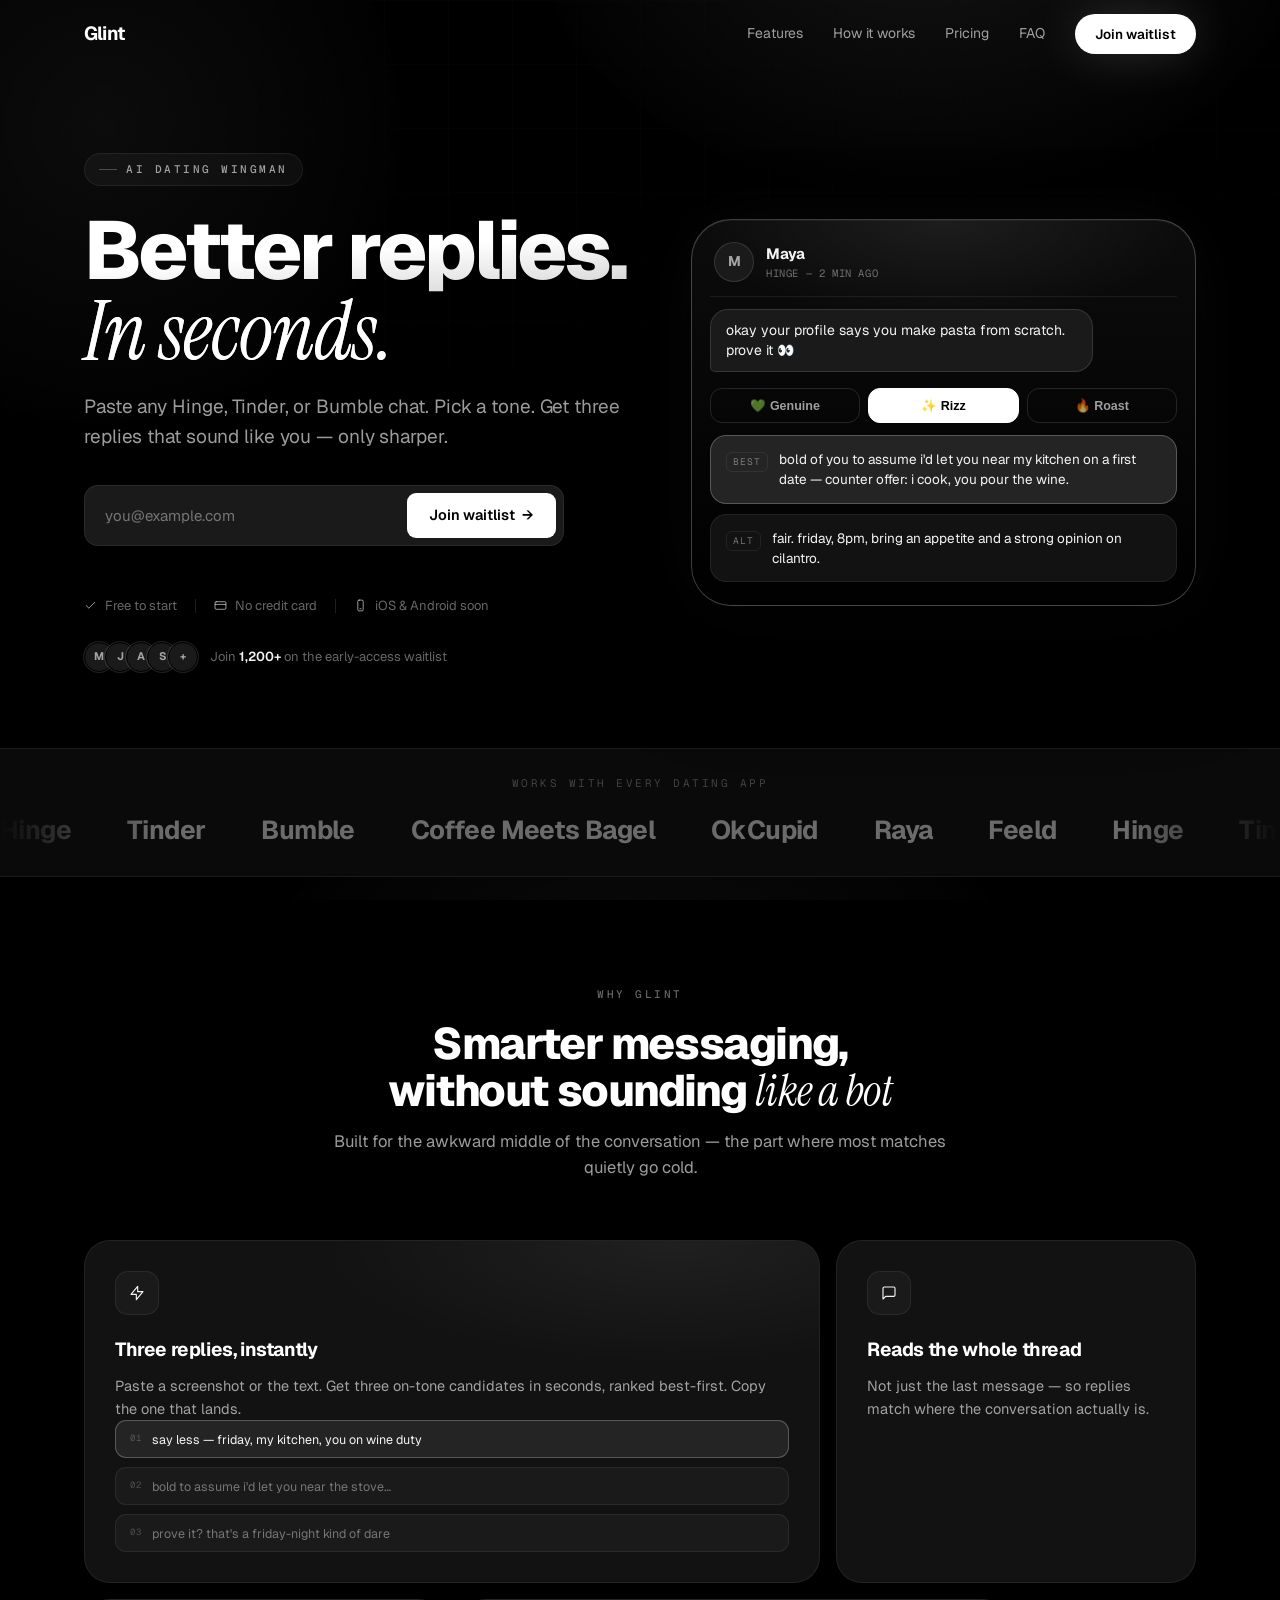
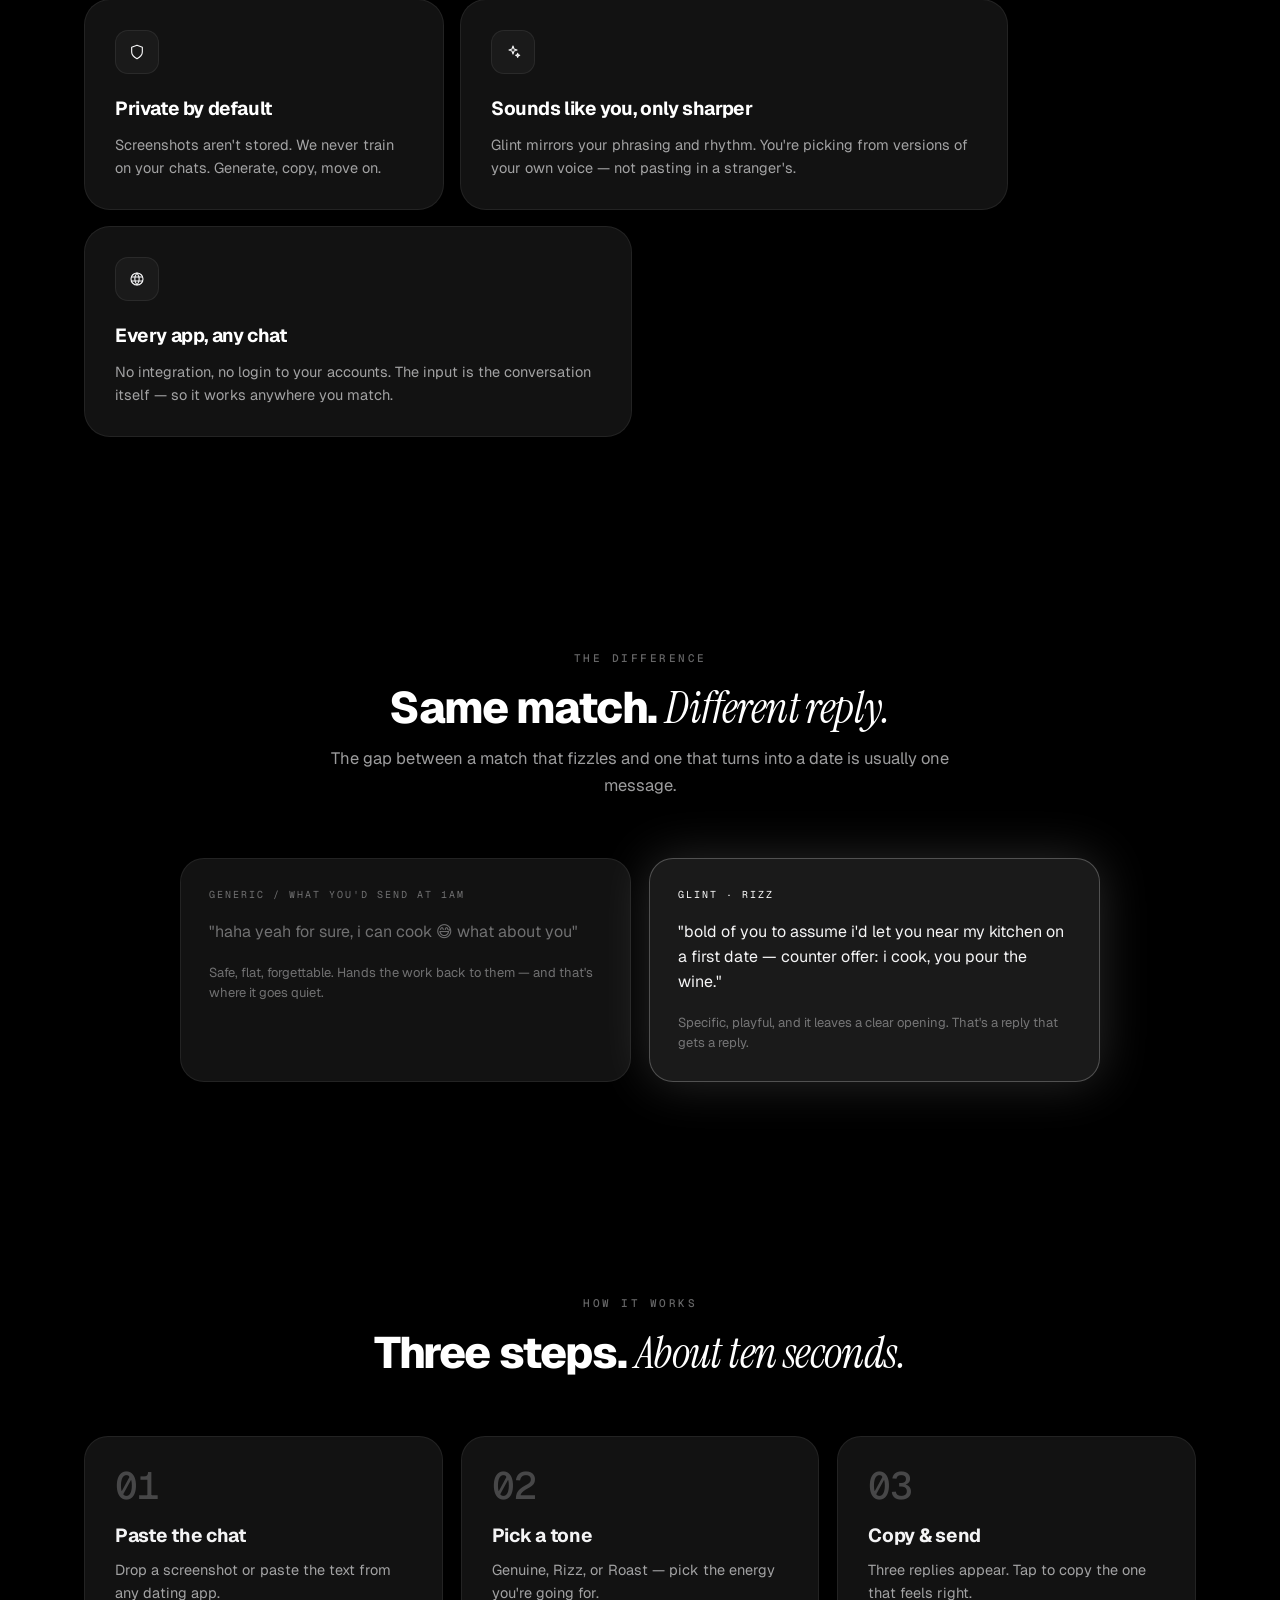
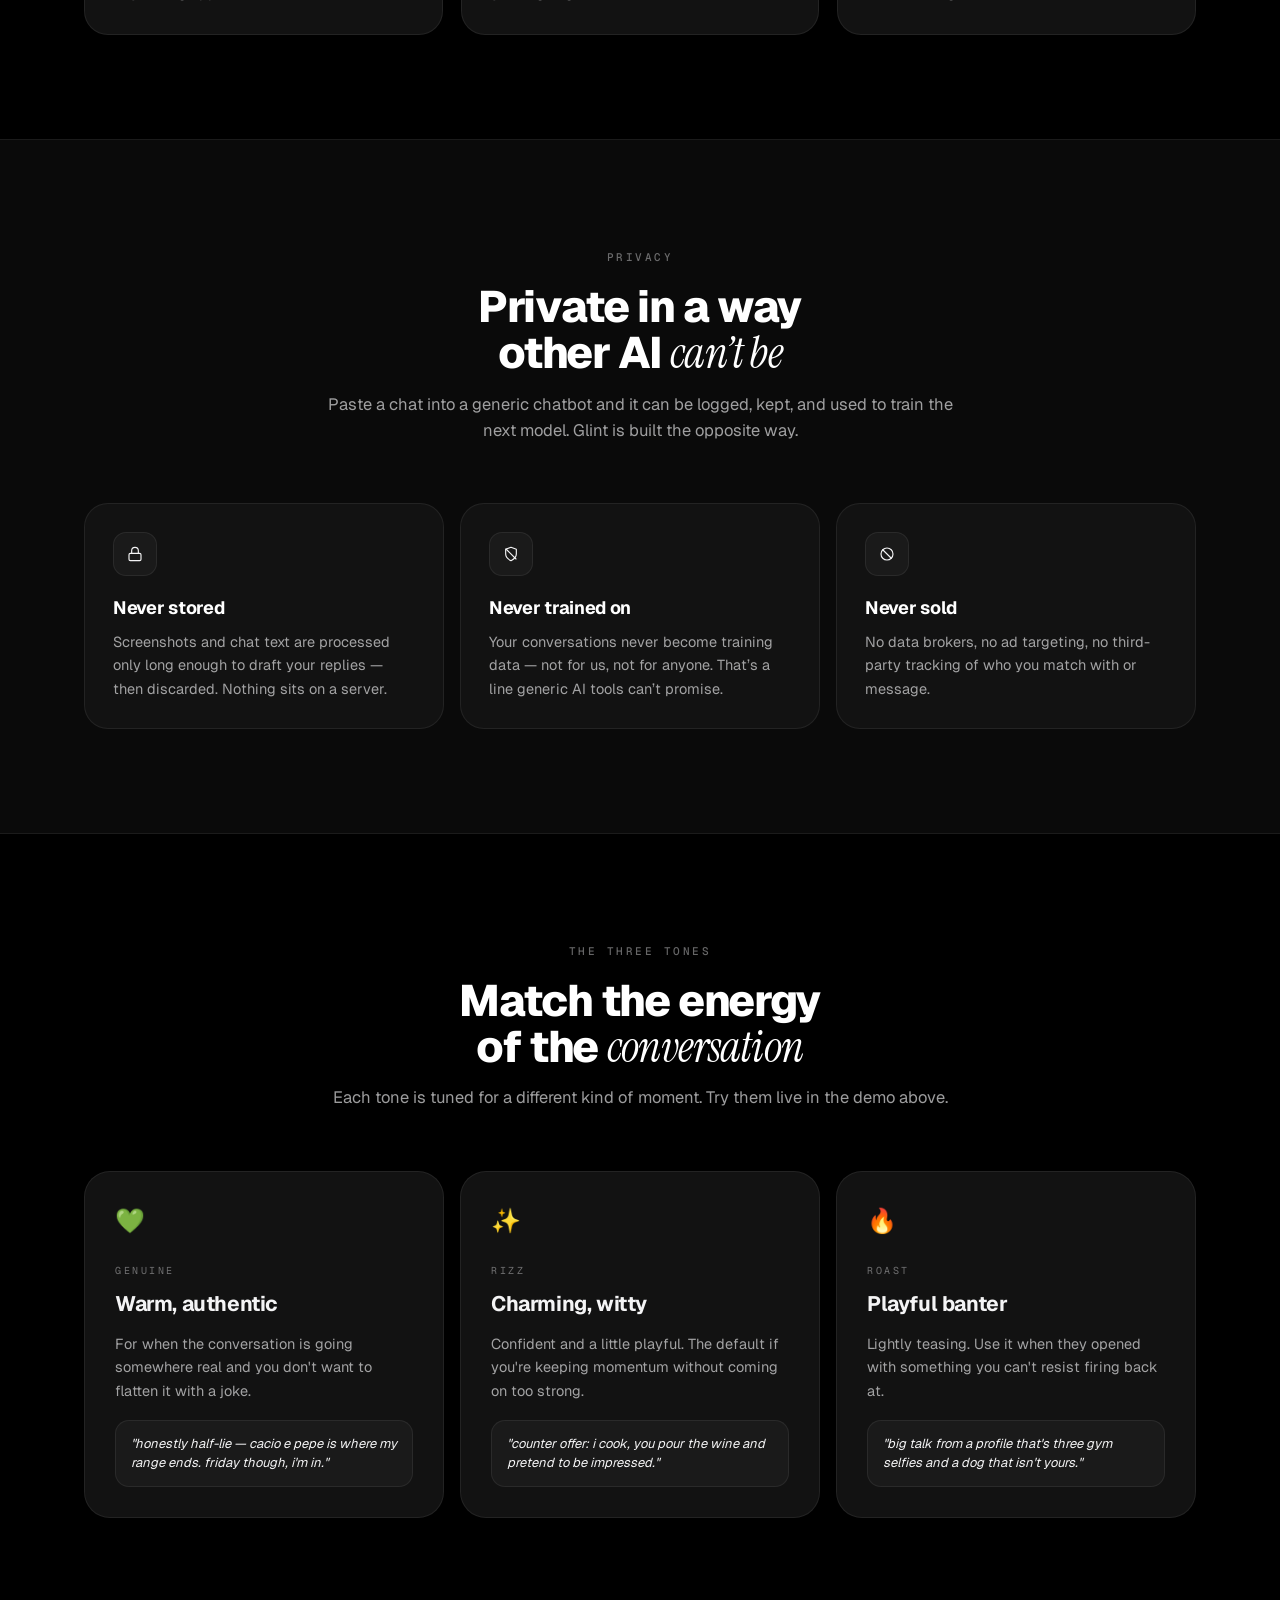
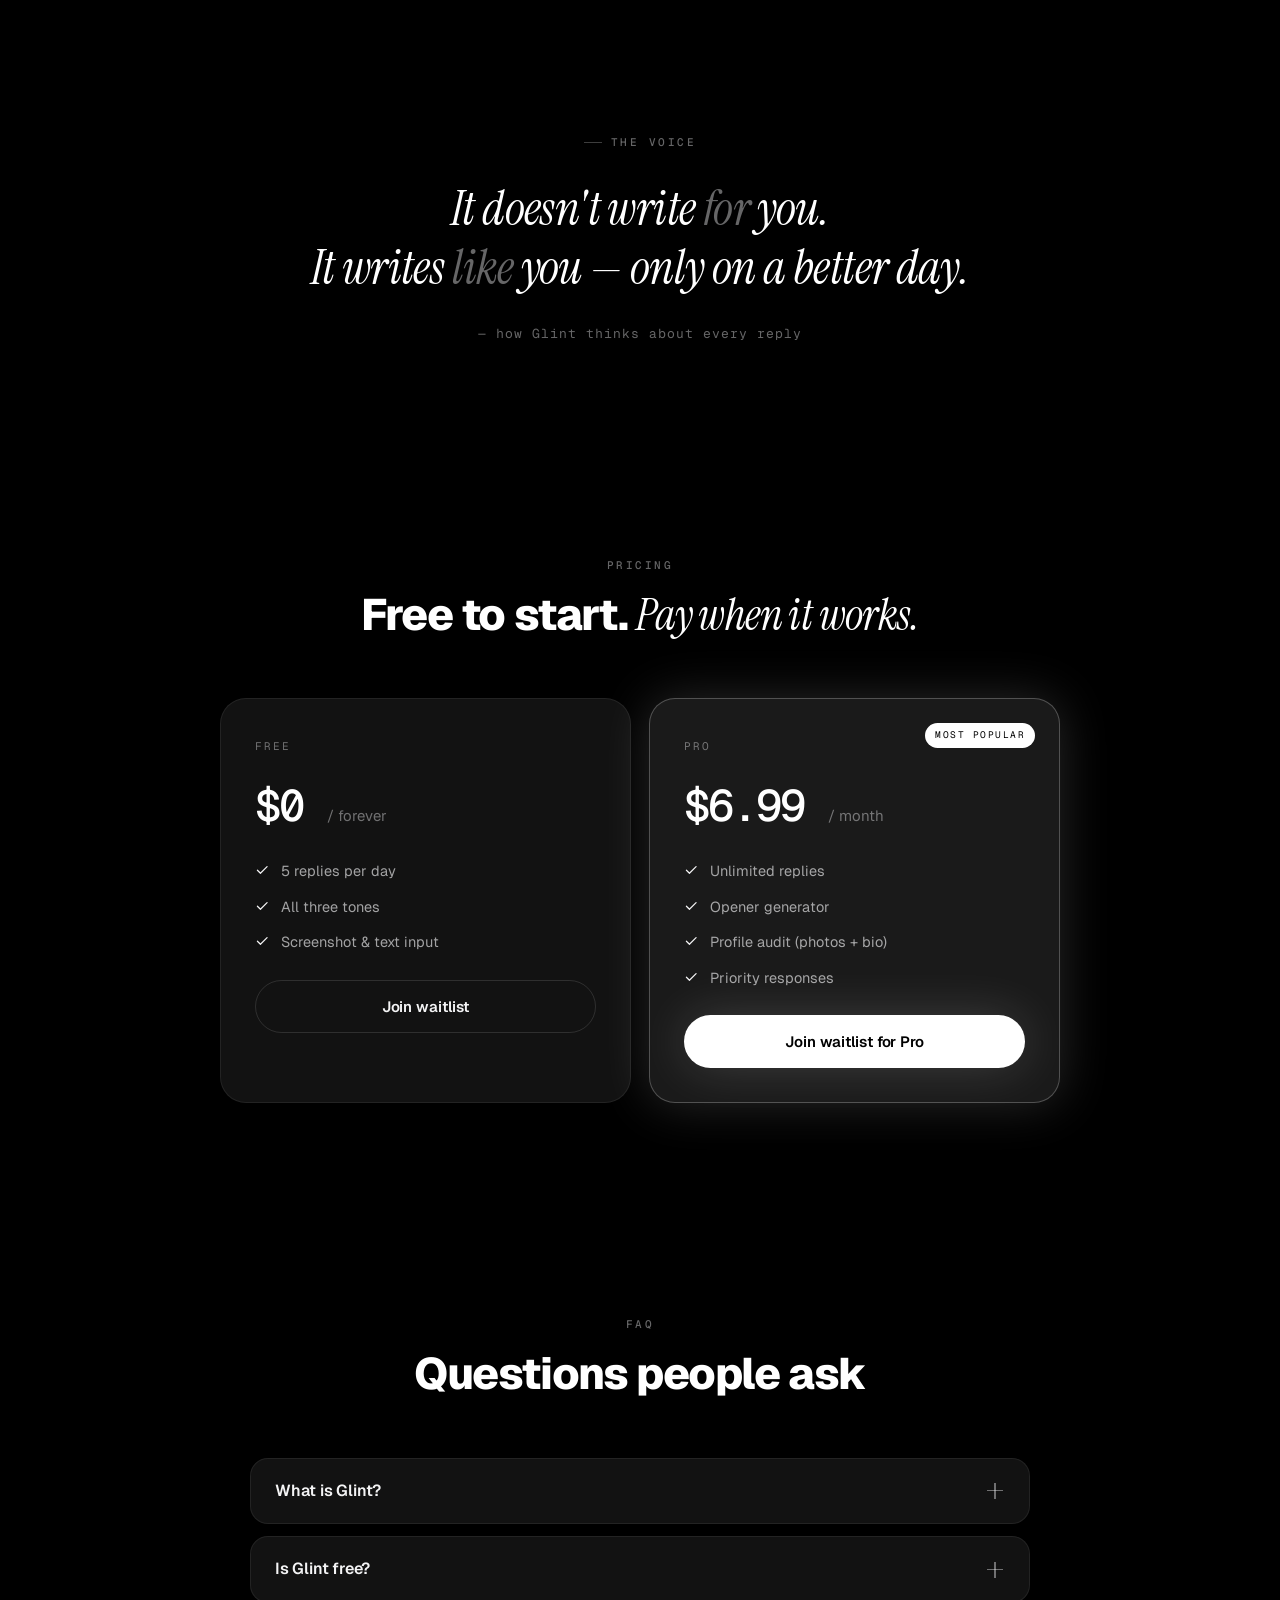
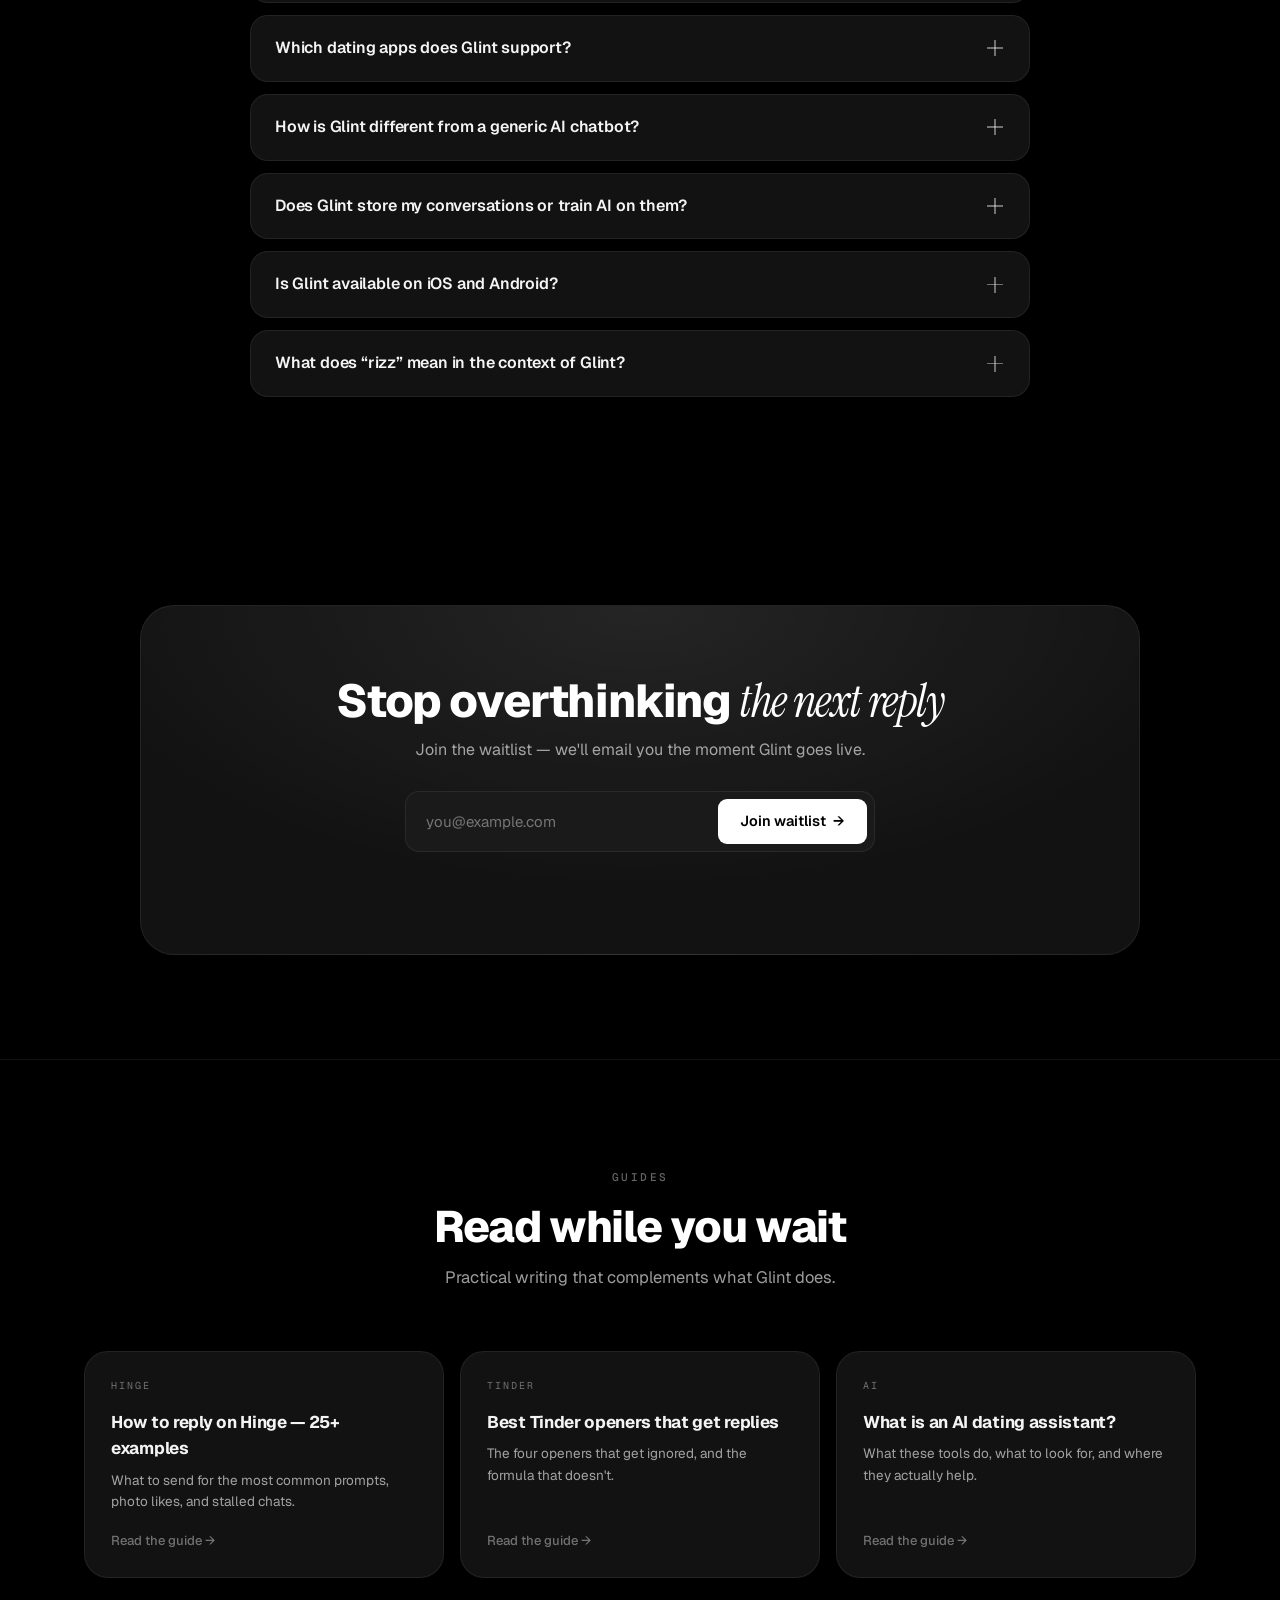
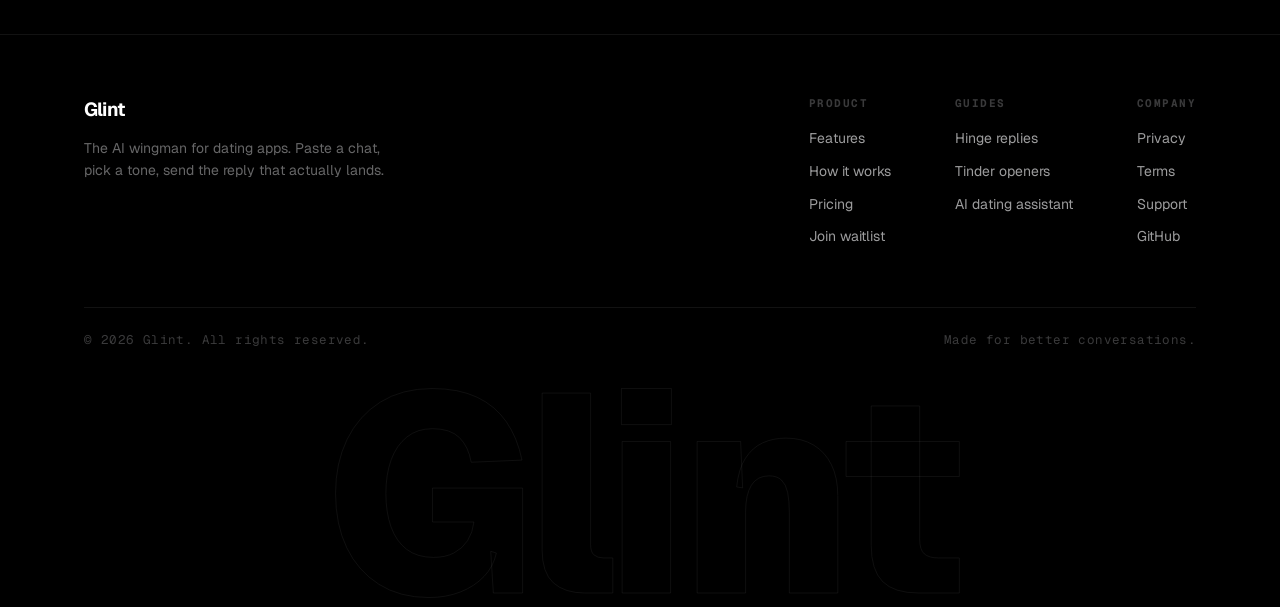
==== commit 1e44da7c: "Elevate subpages; swap chat metrics for a privacy differentiator - Subpages (guides + legal): same N" ====
--- a/index.html
+++ b/index.html
@@ -368,13 +368,15 @@
   .step h3 { margin:0 0 7px; font-size:19px; font-weight:700; letter-spacing:-0.3px; }
   .step p { margin:0; color:var(--ink-2); font-size:14.5px; line-height:1.6; }
 
-  /* ── Stats band ── */
-  .stats { border-top:1px solid var(--border); border-bottom:1px solid var(--border); background:var(--bg-elev); }
-  .stat-grid { display:grid; grid-template-columns:repeat(4,1fr); gap:18px; text-align:center; }
-  @media (max-width:760px){ .stat-grid{ grid-template-columns:repeat(2,1fr); gap:36px 18px; } }
-  .stat .num { font-family:var(--mono); font-size:clamp(40px,6vw,60px); font-weight:500; letter-spacing:-2px; color:var(--ink-bright); line-height:1; }
-  .stat .num .u { font-size:0.42em; color:var(--ink-3); margin-left:4px; letter-spacing:0; }
-  .stat .cap { margin-top:12px; font-size:13px; color:var(--ink-3); font-family:var(--mono); letter-spacing:1px; text-transform:uppercase; }
+  /* ── Privacy band ── */
+  .privsec { border-top:1px solid var(--border); border-bottom:1px solid var(--border); background:var(--bg-elev); }
+  .priv-grid { display:grid; grid-template-columns:repeat(3,1fr); gap:16px; }
+  @media (max-width:760px){ .priv-grid{ grid-template-columns:1fr; } }
+  .pcard { background:var(--surface); border:1px solid var(--border); border-radius:24px; padding:28px; transition:border-color .25s var(--ease), transform .25s var(--ease); }
+  .pcard:hover { border-color:var(--border-strong); transform:translateY(-3px); }
+  .pcard .ec { width:44px; height:44px; border-radius:13px; display:grid; place-items:center; background:var(--surface-2); border:1px solid var(--border); color:var(--ink); margin-bottom:18px; }
+  .pcard h3 { margin:0 0 8px; font-size:18px; font-weight:700; letter-spacing:-0.3px; color:var(--ink-bright); }
+  .pcard p { margin:0; color:var(--ink-2); font-size:14.5px; line-height:1.6; }
 
   /* ── Tones ── */
   .tone-grid { display:grid; grid-template-columns:repeat(3,1fr); gap:16px; }
@@ -645,13 +647,29 @@
   </div>
 </section>
 
-<section class="stats">
+<section id="privacy-pitch" class="privsec">
   <div class="container">
-    <div class="stat-grid">
-      <div class="stat" data-reveal><div class="num"><span class="count" data-to="3">0</span></div><div class="cap">replies / chat</div></div>
-      <div class="stat" data-reveal><div class="num">~<span class="count" data-to="8">0</span><span class="u">sec</span></div><div class="cap">to draft</div></div>
-      <div class="stat" data-reveal><div class="num"><span class="count" data-to="3">0</span></div><div class="cap">tones</div></div>
-      <div class="stat" data-reveal><div class="num"><span class="count" data-to="0">0</span></div><div class="cap">chats stored</div></div>
+    <div class="head" data-reveal>
+      <span class="eyebrow">Privacy</span>
+      <h2>Private in a way<br/>other AI <em>can&rsquo;t be</em></h2>
+      <p>Paste a chat into a generic chatbot and it can be logged, kept, and used to train the next model. Glint is built the opposite way.</p>
+    </div>
+    <div class="priv-grid">
+      <div class="pcard" data-reveal>
+        <div class="ec"><svg class="ic" viewBox="0 0 24 24" fill="none" stroke="currentColor" stroke-width="1.7" stroke-linecap="round" stroke-linejoin="round"><rect x="3" y="11" width="18" height="11" rx="2"/><path d="M7 11V7a5 5 0 0 1 10 0v4"/></svg></div>
+        <h3>Never stored</h3>
+        <p>Screenshots and chat text are processed only long enough to draft your replies — then discarded. Nothing sits on a server.</p>
+      </div>
+      <div class="pcard" data-reveal>
+        <div class="ec"><svg class="ic" viewBox="0 0 24 24" fill="none" stroke="currentColor" stroke-width="1.7" stroke-linecap="round" stroke-linejoin="round"><path d="M12 22s8-4 8-10V5l-8-3-8 3v7c0 6 8 10 8 10z"/><path d="M4.5 4.5l15 15"/></svg></div>
+        <h3>Never trained on</h3>
+        <p>Your conversations never become training data — not for us, not for anyone. That&rsquo;s a line generic AI tools can&rsquo;t promise.</p>
+      </div>
+      <div class="pcard" data-reveal>
+        <div class="ec"><svg class="ic" viewBox="0 0 24 24" fill="none" stroke="currentColor" stroke-width="1.7" stroke-linecap="round" stroke-linejoin="round"><circle cx="12" cy="12" r="9"/><path d="M5.6 5.6l12.8 12.8"/></svg></div>
+        <h3>Never sold</h3>
+        <p>No data brokers, no ad targeting, no third-party tracking of who you match with or message.</p>
+      </div>
     </div>
   </div>
 </section>
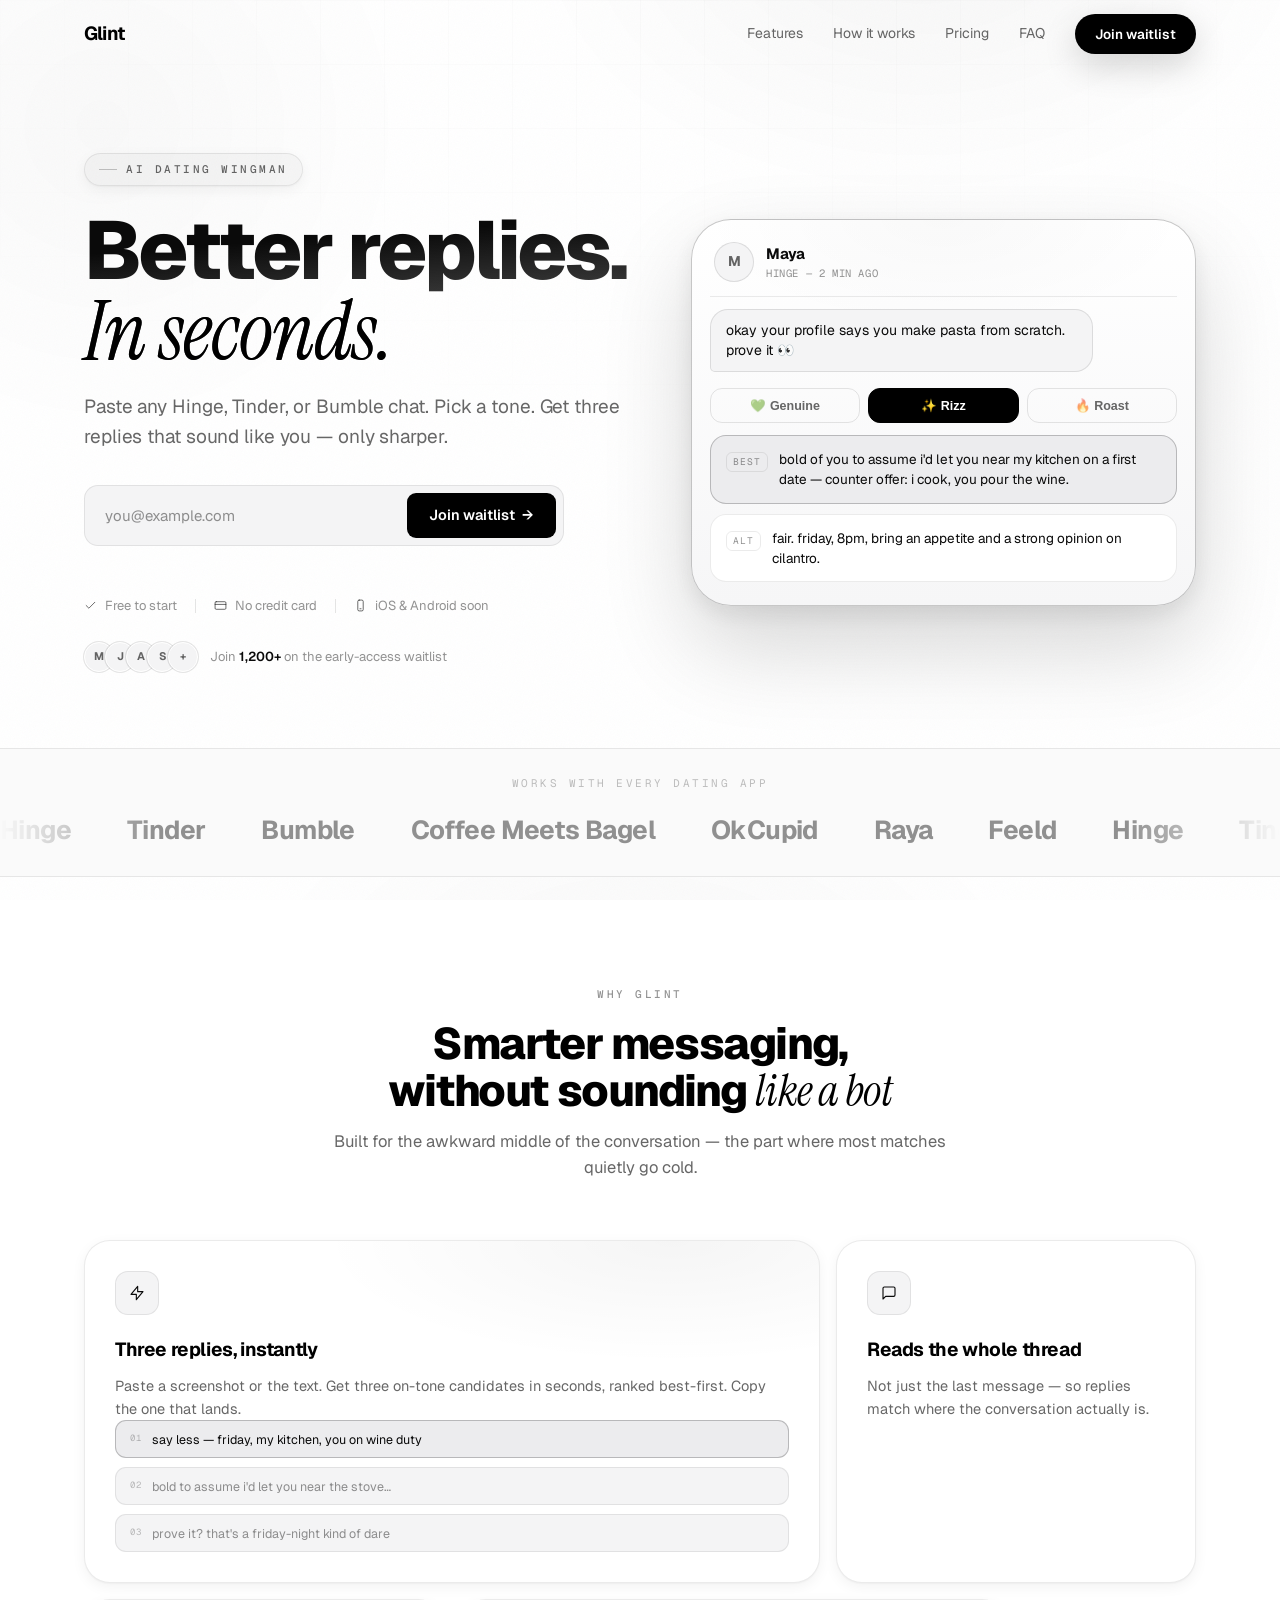
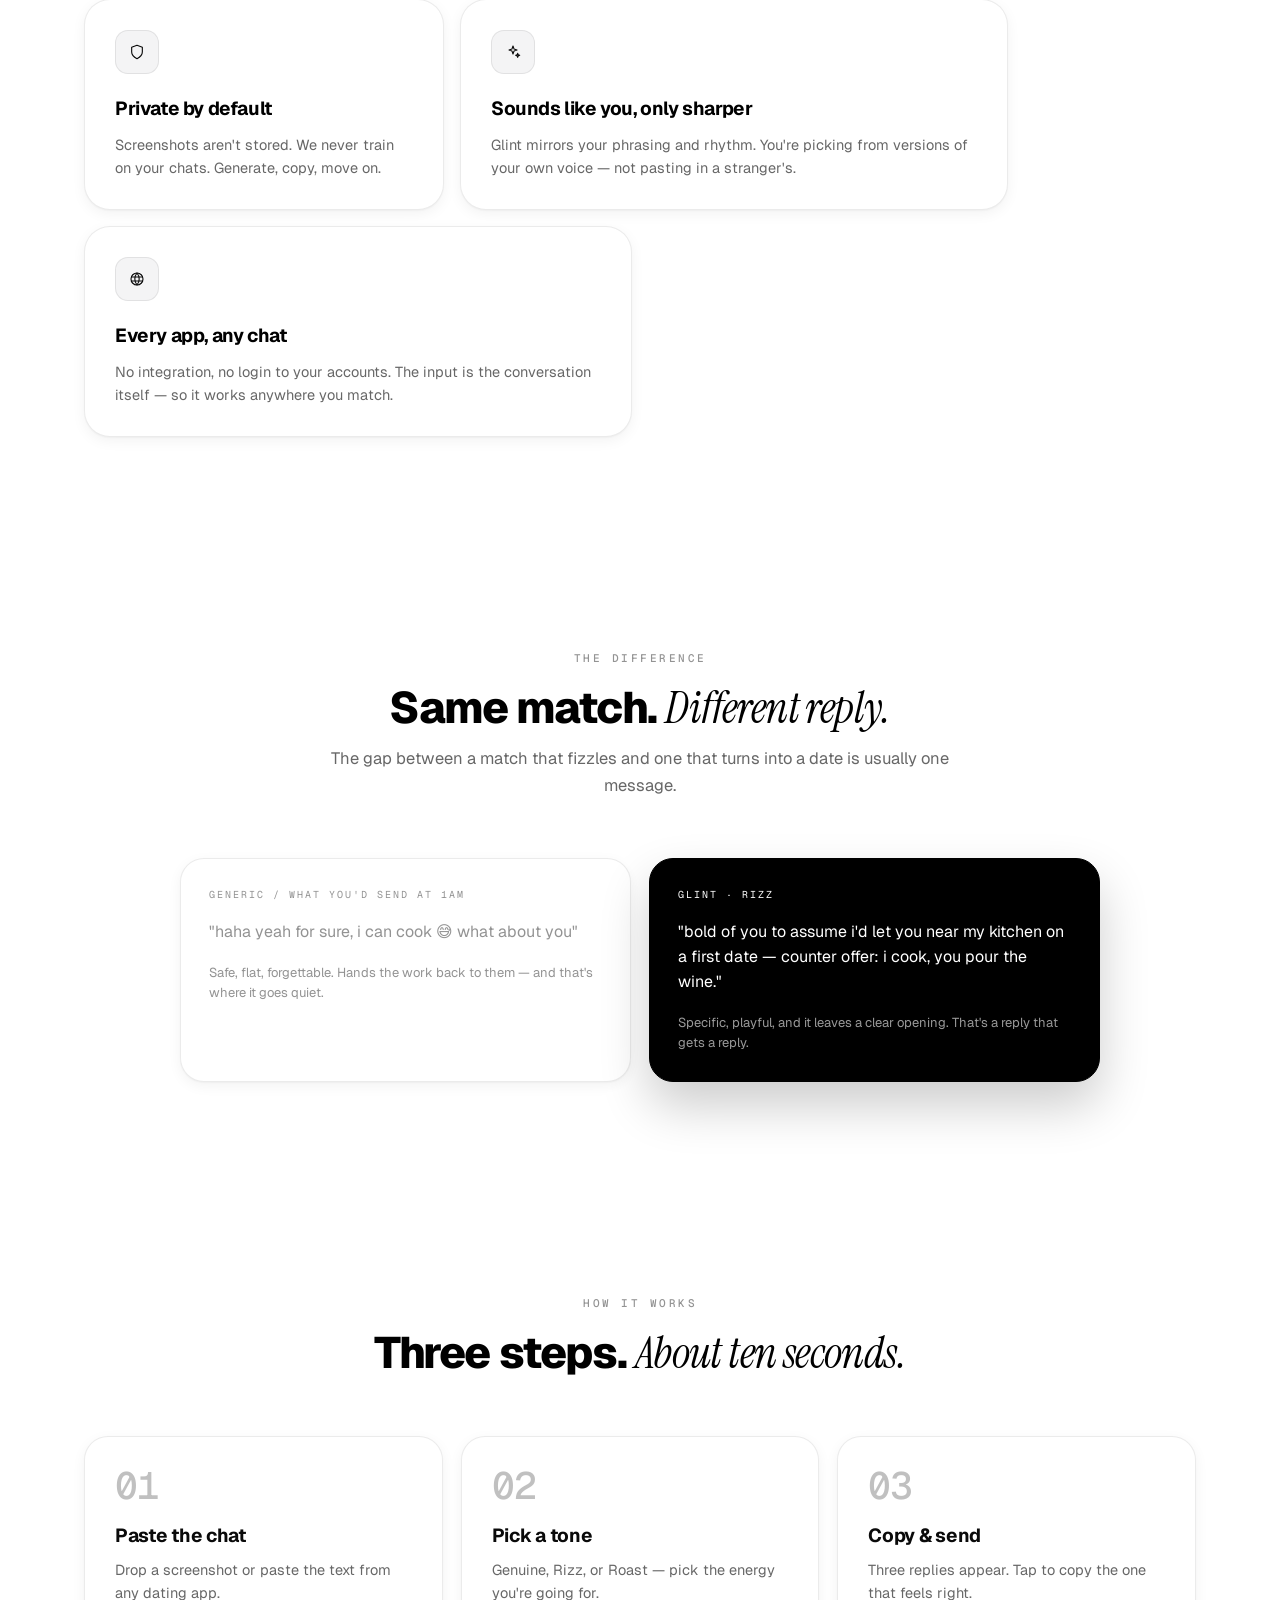
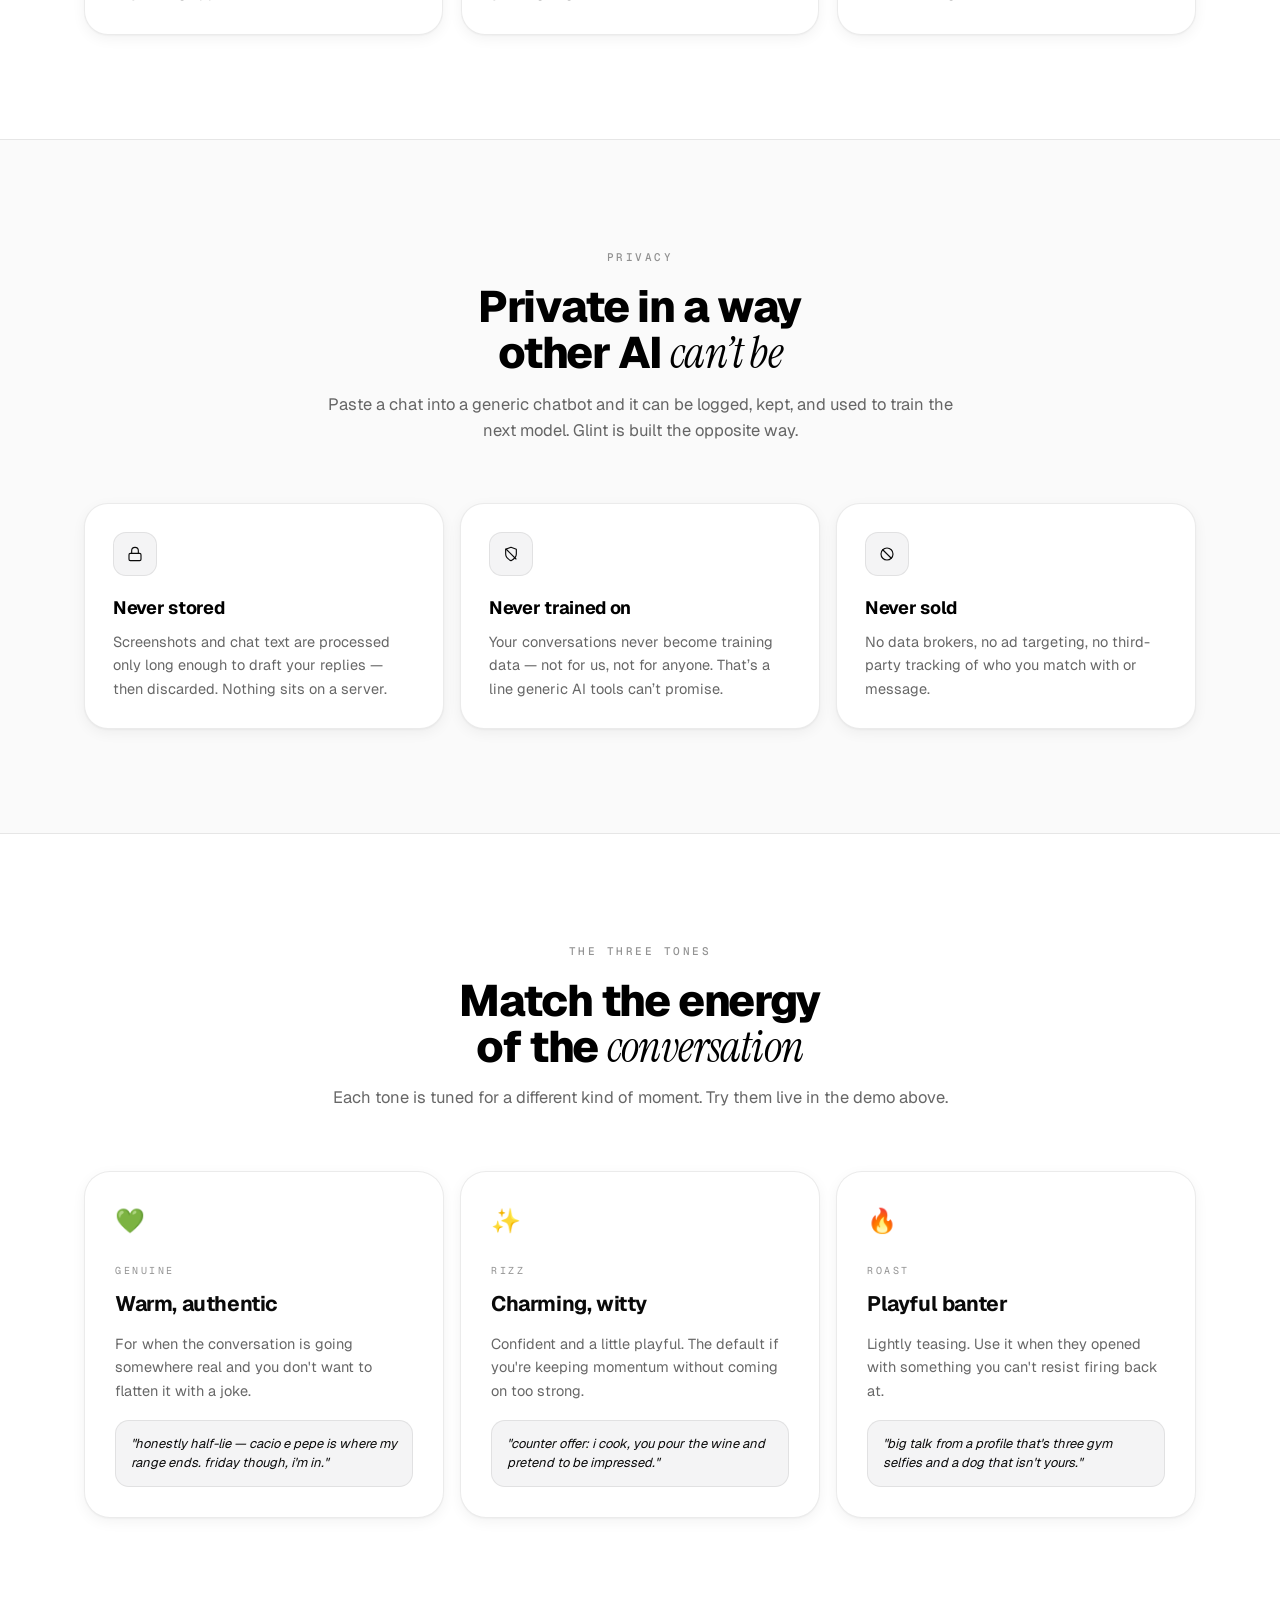
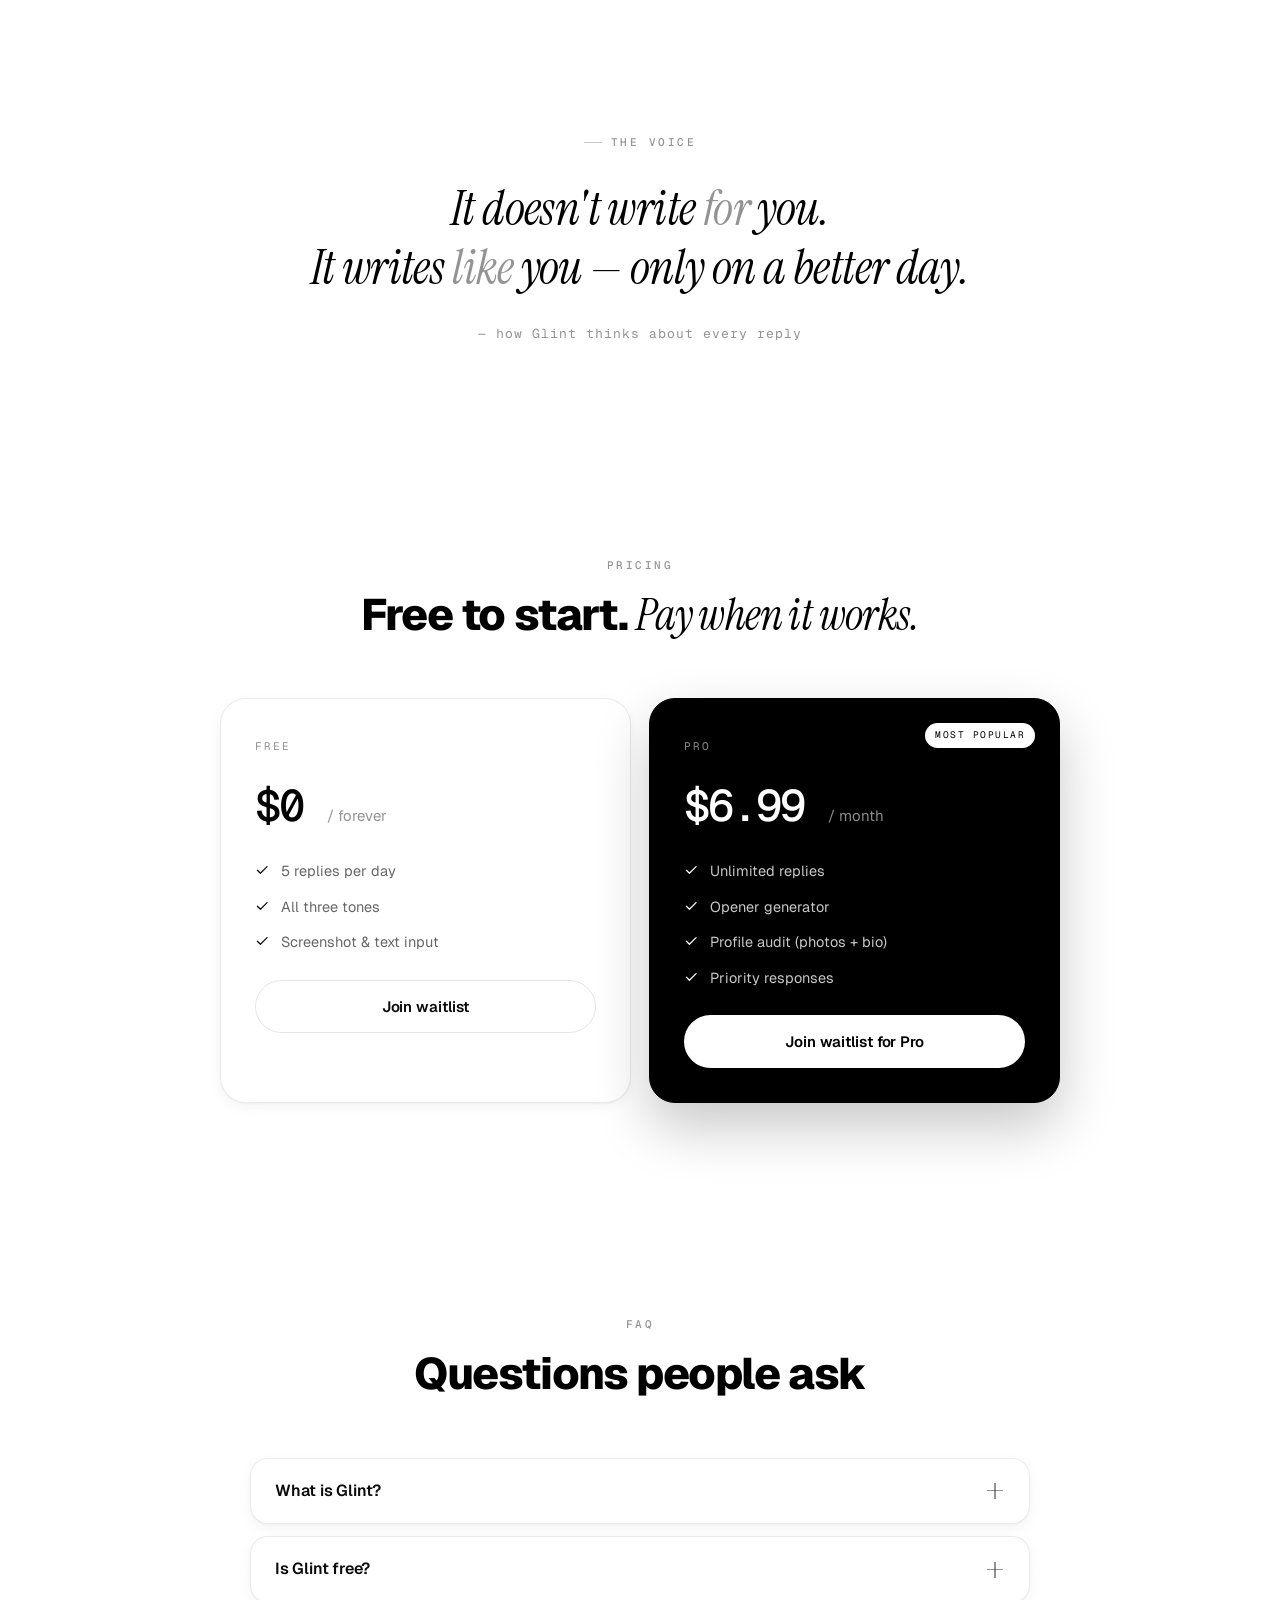
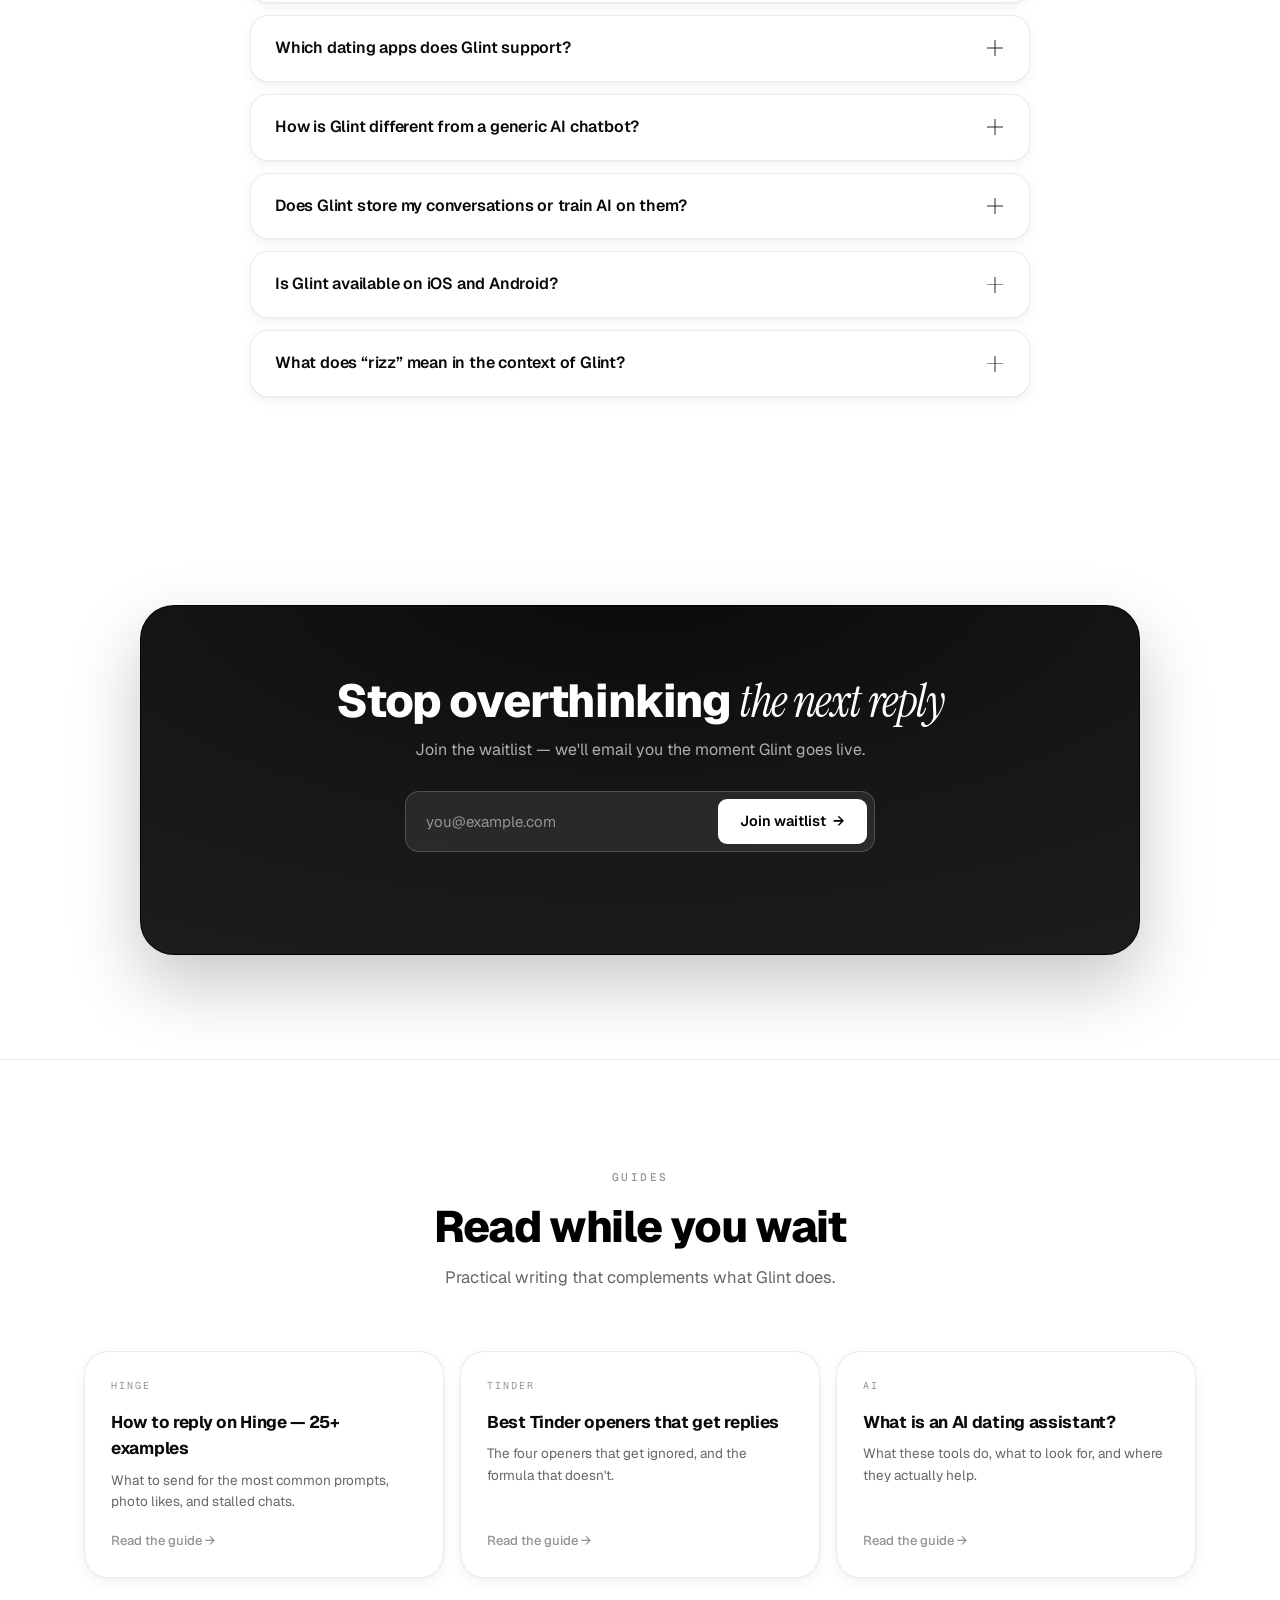
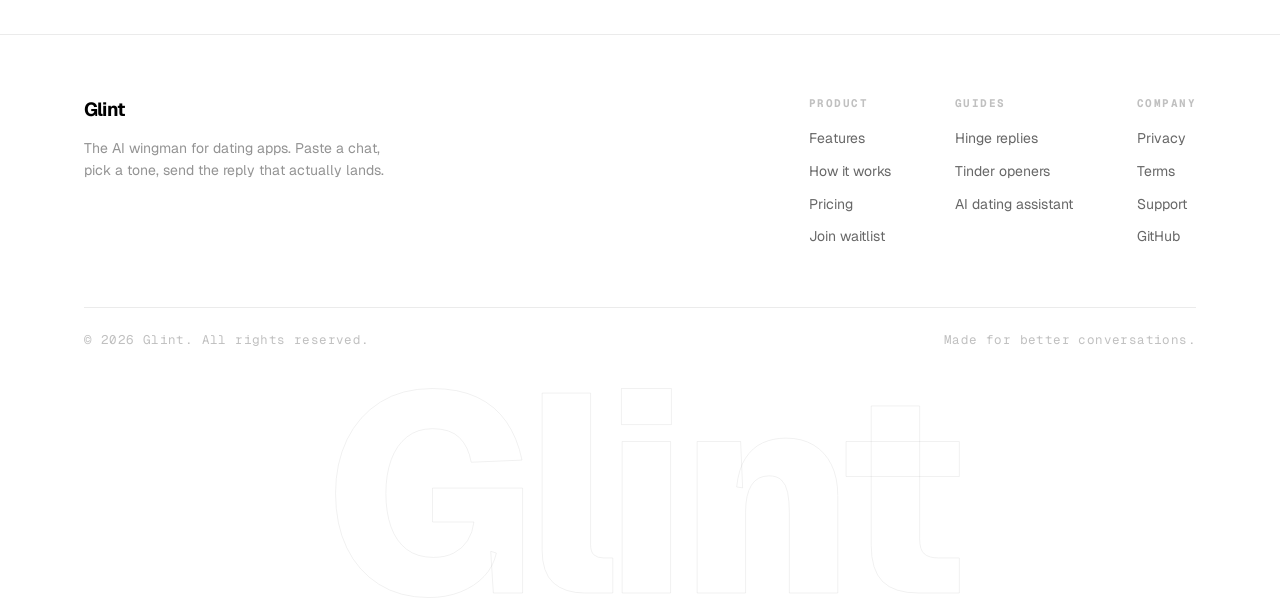
==== commit 1400610b: "Redesign site to premium light theme + better mobile - Flip dark "Noir" theme to white background / " ====
--- a/index.html
+++ b/index.html
@@ -9,7 +9,7 @@
 <meta name="author" content="Glint" />
 <meta name="robots" content="index, follow, max-image-preview:large, max-snippet:-1, max-video-preview:-1" />
 <meta name="googlebot" content="index, follow" />
-<meta name="theme-color" content="#000000" />
+<meta name="theme-color" content="#ffffff" />
 <link rel="canonical" href="https://glintapp.app/" />
 
 <!-- Open Graph -->
@@ -29,7 +29,7 @@
 <meta name="twitter:description" content="Paste a chat. Pick a tone. Get three replies that sound like you, only sharper." />
 <meta name="twitter:image" content="https://glintapp.app/og.png" />
 
-<link rel="icon" type="image/svg+xml" href="data:image/svg+xml,%3Csvg xmlns='http://www.w3.org/2000/svg' viewBox='0 0 24 24' fill='%23F4F4F5'%3E%3Cpath d='M12 2l1.7 7.2L21 12l-7.3 1.8L12 22l-1.7-8.2L3 12l7.3-1.8z'/%3E%3C/svg%3E" />
+<link rel="icon" type="image/svg+xml" href="data:image/svg+xml,%3Csvg xmlns='http://www.w3.org/2000/svg' viewBox='0 0 24 24' fill='%230A0A0A'%3E%3Cpath d='M12 2l1.7 7.2L21 12l-7.3 1.8L12 22l-1.7-8.2L3 12l7.3-1.8z'/%3E%3C/svg%3E" />
 <link rel="preconnect" href="https://fonts.googleapis.com" />
 <link rel="preconnect" href="https://fonts.gstatic.com" crossorigin />
 <link rel="preconnect" href="https://us-assets.i.posthog.com" crossorigin />
@@ -122,19 +122,20 @@
 </script>
 <style>
   /* ═══════════════════════════════════════════════════════════════
-     GLINT — "Noir, with depth." Premium dark, white-only accent.
-     Hierarchy from hairlines + atmosphere (grain, aurora, light),
-     not color. Text-only wordmark. No decorative dots.
+     GLINT — "Daylight, with depth." Premium light, black-only accent.
+     White canvas, near-black ink. Hierarchy from hairlines + soft
+     elevation shadows, not color. Text-only wordmark.
      ═══════════════════════════════════════════════════════════════ */
   :root {
-    --bg:#000000; --bg-elev:#0A0A0A; --surface:#121212; --surface-2:#1A1A1A; --surface-3:#242424;
-    --border:rgba(255,255,255,0.07); --border-strong:rgba(255,255,255,0.24); --divider:rgba(255,255,255,0.12);
-    --ink:#F4F4F5; --ink-bright:#FFFFFF; --ink-inverse:#000000;
-    --ink-2:rgba(244,244,245,0.64); --ink-3:rgba(244,244,245,0.42); --ink-4:rgba(244,244,245,0.24);
+    --bg:#FFFFFF; --bg-elev:#FAFAFA; --surface:#FFFFFF; --surface-2:#F4F4F5; --surface-3:#ECECEE;
+    --border:rgba(0,0,0,0.08); --border-strong:rgba(0,0,0,0.22); --divider:rgba(0,0,0,0.10);
+    --ink:#0A0A0A; --ink-bright:#000000; --ink-inverse:#FFFFFF;
+    --ink-2:rgba(10,10,10,0.62); --ink-3:rgba(10,10,10,0.44); --ink-4:rgba(10,10,10,0.26);
     --font:"Geist","Inter",-apple-system,BlinkMacSystemFont,system-ui,sans-serif;
     --mono:"Geist Mono","JetBrains Mono",ui-monospace,monospace;
     --serif:"Instrument Serif",Georgia,serif;
-    --glow:0 0 50px rgba(255,255,255,0.16);
+    --glow:0 12px 34px rgba(0,0,0,0.16);
+    --shadow-sm:0 1px 2px rgba(0,0,0,0.04), 0 4px 14px rgba(0,0,0,0.05);
     --ease:cubic-bezier(.2,.7,.2,1);
     --max:1160px;
   }
@@ -146,11 +147,11 @@
     -webkit-font-smoothing:antialiased; text-rendering:optimizeLegibility;
   }
   a { color:inherit; text-decoration:none; }
-  ::selection { background:rgba(255,255,255,0.20); color:#fff; }
+  ::selection { background:rgba(0,0,0,0.12); color:#000; }
   ::-webkit-scrollbar { width:10px; }
-  ::-webkit-scrollbar-track { background:#000; }
-  ::-webkit-scrollbar-thumb { background:#1f1f1f; border-radius:10px; border:2px solid #000; }
-  ::-webkit-scrollbar-thumb:hover { background:#2c2c2c; }
+  ::-webkit-scrollbar-track { background:#fff; }
+  ::-webkit-scrollbar-thumb { background:#d8d8dc; border-radius:10px; border:2px solid #fff; }
+  ::-webkit-scrollbar-thumb:hover { background:#c2c2c8; }
   .container { max-width:var(--max); margin:0 auto; padding:0 24px; }
 
   /* ── Atmosphere layers ── */
@@ -158,9 +159,9 @@
   .fx-aurora {
     z-index:0;
     background:
-      radial-gradient(640px 440px at 72% -8%, rgba(255,255,255,0.07), transparent 62%),
-      radial-gradient(520px 520px at 8% 14%, rgba(255,255,255,0.045), transparent 60%),
-      radial-gradient(700px 500px at 50% 116%, rgba(255,255,255,0.05), transparent 60%);
+      radial-gradient(640px 440px at 72% -8%, rgba(0,0,0,0.035), transparent 62%),
+      radial-gradient(520px 520px at 8% 14%, rgba(0,0,0,0.025), transparent 60%),
+      radial-gradient(700px 500px at 50% 116%, rgba(0,0,0,0.03), transparent 60%);
     animation:drift 24s var(--ease) infinite alternate;
   }
   @keyframes drift {
@@ -168,21 +169,21 @@
     100% { transform:translate3d(-2%,1.5%,0) scale(1.06); }
   }
   .fx-grid {
-    z-index:0; opacity:0.5;
-    background-image:linear-gradient(rgba(255,255,255,0.022) 1px,transparent 1px),
-                     linear-gradient(90deg,rgba(255,255,255,0.022) 1px,transparent 1px);
+    z-index:0; opacity:0.6;
+    background-image:linear-gradient(rgba(0,0,0,0.028) 1px,transparent 1px),
+                     linear-gradient(90deg,rgba(0,0,0,0.028) 1px,transparent 1px);
     background-size:64px 64px;
     -webkit-mask-image:radial-gradient(120% 80% at 50% 0%,#000 0%,transparent 70%);
             mask-image:radial-gradient(120% 80% at 50% 0%,#000 0%,transparent 70%);
   }
   .fx-grain {
-    z-index:1; opacity:0.05; mix-blend-mode:overlay;
+    z-index:1; opacity:0.035; mix-blend-mode:multiply;
     background-image:url("data:image/svg+xml,%3Csvg xmlns='http://www.w3.org/2000/svg' width='160' height='160'%3E%3Cfilter id='n'%3E%3CfeTurbulence type='fractalNoise' baseFrequency='0.85' numOctaves='3' stitchTiles='stitch'/%3E%3C/filter%3E%3Crect width='100%25' height='100%25' filter='url(%23n)'/%3E%3C/svg%3E");
   }
   .cursor-glow {
     position:fixed; top:0; left:0; width:520px; height:520px; z-index:1; pointer-events:none;
     border-radius:50%; transform:translate(-50%,-50%); opacity:0; transition:opacity .4s ease;
-    background:radial-gradient(circle, rgba(255,255,255,0.05), transparent 62%); mix-blend-mode:screen;
+    background:radial-gradient(circle, rgba(0,0,0,0.035), transparent 62%); mix-blend-mode:multiply;
   }
   nav, main, footer { position:relative; z-index:2; }
 
@@ -197,7 +198,7 @@
 
   /* ── Nav ── */
   .nav { position:sticky; top:0; z-index:60; transition:background .3s ease, border-color .3s ease; border-bottom:1px solid transparent; }
-  .nav.scrolled { background:rgba(0,0,0,0.66); backdrop-filter:blur(22px); -webkit-backdrop-filter:blur(22px); border-bottom-color:var(--border); }
+  .nav.scrolled { background:rgba(255,255,255,0.72); backdrop-filter:blur(22px) saturate(140%); -webkit-backdrop-filter:blur(22px) saturate(140%); border-bottom-color:var(--border); }
   .nav-inner { display:flex; align-items:center; justify-content:space-between; height:68px; }
   .brand { font-weight:700; font-size:19px; letter-spacing:-0.8px; color:var(--ink-bright); }
   .nav-links { display:flex; gap:30px; align-items:center; }
@@ -216,7 +217,7 @@
     display:inline-flex; align-items:center; gap:9px; font-family:var(--mono);
     font-size:11px; letter-spacing:2.5px; text-transform:uppercase; color:var(--ink-3); font-weight:500;
   }
-  .eyebrow.chip { padding:7px 14px; border-radius:999px; background:rgba(255,255,255,0.04); border:1px solid var(--border); color:var(--ink-2); }
+  .eyebrow.chip { padding:7px 14px; border-radius:999px; background:rgba(0,0,0,0.03); border:1px solid var(--border); color:var(--ink-2); box-shadow:var(--shadow-sm); }
   .eyebrow .bar { width:18px; height:1px; background:var(--border-strong); }
   .btn {
     display:inline-flex; align-items:center; justify-content:center; gap:8px; padding:14px 24px;
@@ -239,12 +240,12 @@
   .hero h1 {
     font-size:clamp(46px,7.2vw,82px); line-height:0.98; font-weight:800; letter-spacing:-3px;
     margin:24px 0 20px; max-width:13ch;
-    background:linear-gradient(176deg,#FFFFFF 30%, rgba(255,255,255,0.62) 100%);
+    background:linear-gradient(176deg,#0A0A0A 22%, rgba(10,10,10,0.58) 100%);
     -webkit-background-clip:text; background-clip:text; -webkit-text-fill-color:transparent; color:transparent;
   }
   .hero h1 em {
     font-family:var(--serif); font-style:italic; font-weight:400; letter-spacing:-1px;
-    -webkit-text-fill-color:initial; color:#fff;
+    -webkit-text-fill-color:initial; color:#000;
   }
   .hero .lede { font-size:clamp(17px,2vw,19px); color:var(--ink-2); max-width:50ch; margin:0 0 32px; letter-spacing:-0.1px; line-height:1.6; }
   .hero-meta { margin-top:20px; display:flex; align-items:center; gap:18px; flex-wrap:wrap; }
@@ -271,15 +272,15 @@
   /* ── Phone demo ── */
   .demo-wrap { perspective:1400px; }
   .phone {
-    position:relative; background:linear-gradient(180deg,#0c0c0c,#000); border:1px solid var(--border-strong);
+    position:relative; background:linear-gradient(180deg,#FFFFFF,#F6F6F7); border:1px solid var(--border-strong);
     border-radius:40px; padding:18px;
-    box-shadow:0 1px 0 rgba(255,255,255,0.05) inset, 0 50px 100px rgba(0,0,0,0.7), 0 0 80px rgba(255,255,255,0.04);
+    box-shadow:0 1px 0 rgba(255,255,255,0.9) inset, 0 40px 90px rgba(0,0,0,0.16), 0 8px 24px rgba(0,0,0,0.08);
     transform:rotateX(var(--rx,0deg)) rotateY(var(--ry,0deg)); transition:transform .25s var(--ease);
     will-change:transform;
   }
   .phone::before {
     content:""; position:absolute; inset:0; border-radius:40px; pointer-events:none;
-    background:radial-gradient(70% 40% at 50% 0%, rgba(255,255,255,0.07), transparent 70%);
+    background:radial-gradient(70% 40% at 50% 0%, rgba(0,0,0,0.025), transparent 70%);
   }
   .phone-inner { position:relative; display:flex; flex-direction:column; gap:12px; }
   .ch { display:flex; align-items:center; gap:12px; padding:4px 4px 14px; border-bottom:1px solid var(--border); }
@@ -333,15 +334,15 @@
 
   /* ── Bento features ── */
   .bento { display:grid; grid-template-columns:repeat(6,1fr); gap:16px; }
-  .tile { background:var(--surface); border:1px solid var(--border); border-radius:26px; padding:30px; position:relative; overflow:hidden; transition:border-color .25s var(--ease), transform .25s var(--ease), background .25s var(--ease); }
-  .tile:hover { border-color:var(--border-strong); transform:translateY(-3px); }
+  .tile { background:var(--surface); border:1px solid var(--border); border-radius:26px; padding:30px; position:relative; overflow:hidden; box-shadow:var(--shadow-sm); transition:border-color .25s var(--ease), transform .25s var(--ease), box-shadow .25s var(--ease), background .25s var(--ease); }
+  .tile:hover { border-color:var(--border-strong); transform:translateY(-3px); box-shadow:0 18px 40px rgba(0,0,0,0.10); }
   .tile .ec { width:44px; height:44px; border-radius:13px; display:grid; place-items:center; background:var(--surface-2); border:1px solid var(--border); color:var(--ink); margin-bottom:20px; }
   .tile h3 { margin:0 0 9px; font-size:19px; font-weight:700; letter-spacing:-0.4px; color:var(--ink-bright); }
   .tile p { margin:0; color:var(--ink-2); font-size:14.5px; line-height:1.6; }
   .tile.lg { grid-column:span 4; min-height:300px; display:flex; flex-direction:column; }
   .tile.sm { grid-column:span 2; }
   .tile.wide { grid-column:span 3; }
-  .tile.spot::after { content:""; position:absolute; inset:0; background:radial-gradient(80% 60% at 80% 0%, rgba(255,255,255,0.06), transparent 60%); pointer-events:none; }
+  .tile.spot::after { content:""; position:absolute; inset:0; background:radial-gradient(80% 60% at 80% 0%, rgba(0,0,0,0.04), transparent 60%); pointer-events:none; }
   @media (max-width:920px){ .bento{ grid-template-columns:1fr; } .tile.lg,.tile.sm,.tile.wide{ grid-column:span 1; min-height:0; } }
   /* mini stacked-replies visual */
   .stackvis { margin-top:auto; display:flex; flex-direction:column; gap:9px; }
@@ -352,10 +353,12 @@
   /* ── Difference (before/after) ── */
   .compare { display:grid; grid-template-columns:1fr 1fr; gap:18px; max-width:920px; margin:0 auto; }
   @media (max-width:760px){ .compare{ grid-template-columns:1fr; } }
-  .cc { border:1px solid var(--border); border-radius:24px; padding:28px; background:var(--surface); }
-  .cc.win { border-color:var(--border-strong); background:var(--surface-2); box-shadow:var(--glow); }
+  .cc { border:1px solid var(--border); border-radius:24px; padding:28px; background:var(--surface); box-shadow:var(--shadow-sm); }
+  .cc.win { border-color:var(--ink-bright); background:var(--ink-bright); color:var(--ink-inverse); box-shadow:0 24px 50px rgba(0,0,0,0.20); }
+  .cc.win .reply { color:var(--ink-inverse); }
+  .cc.win .note { color:rgba(255,255,255,0.6); }
   .cc .tag { font-family:var(--mono); font-size:10px; letter-spacing:2px; text-transform:uppercase; color:var(--ink-3); margin-bottom:18px; display:block; }
-  .cc.win .tag { color:var(--ink-bright); }
+  .cc.win .tag { color:#fff; }
   .cc .reply { font-size:16px; line-height:1.55; color:var(--ink); }
   .cc.flat .reply { color:var(--ink-3); }
   .cc .note { margin:18px 0 0; font-size:13px; color:var(--ink-3); }
@@ -363,7 +366,7 @@
   /* ── How ── */
   .steps { display:grid; grid-template-columns:repeat(3,1fr); gap:18px; }
   @media (max-width:760px){ .steps{ grid-template-columns:1fr; } }
-  .step { padding:30px; border:1px solid var(--border); border-radius:24px; background:var(--surface); position:relative; }
+  .step { padding:30px; border:1px solid var(--border); border-radius:24px; background:var(--surface); position:relative; box-shadow:var(--shadow-sm); }
   .step .n { font-family:var(--mono); font-size:38px; font-weight:500; letter-spacing:-1px; color:var(--ink-4); margin-bottom:16px; line-height:1; }
   .step h3 { margin:0 0 7px; font-size:19px; font-weight:700; letter-spacing:-0.3px; }
   .step p { margin:0; color:var(--ink-2); font-size:14.5px; line-height:1.6; }
@@ -372,8 +375,8 @@
   .privsec { border-top:1px solid var(--border); border-bottom:1px solid var(--border); background:var(--bg-elev); }
   .priv-grid { display:grid; grid-template-columns:repeat(3,1fr); gap:16px; }
   @media (max-width:760px){ .priv-grid{ grid-template-columns:1fr; } }
-  .pcard { background:var(--surface); border:1px solid var(--border); border-radius:24px; padding:28px; transition:border-color .25s var(--ease), transform .25s var(--ease); }
-  .pcard:hover { border-color:var(--border-strong); transform:translateY(-3px); }
+  .pcard { background:var(--surface); border:1px solid var(--border); border-radius:24px; padding:28px; box-shadow:var(--shadow-sm); transition:border-color .25s var(--ease), transform .25s var(--ease), box-shadow .25s var(--ease); }
+  .pcard:hover { border-color:var(--border-strong); transform:translateY(-3px); box-shadow:0 18px 40px rgba(0,0,0,0.10); }
   .pcard .ec { width:44px; height:44px; border-radius:13px; display:grid; place-items:center; background:var(--surface-2); border:1px solid var(--border); color:var(--ink); margin-bottom:18px; }
   .pcard h3 { margin:0 0 8px; font-size:18px; font-weight:700; letter-spacing:-0.3px; color:var(--ink-bright); }
   .pcard p { margin:0; color:var(--ink-2); font-size:14.5px; line-height:1.6; }
@@ -381,8 +384,8 @@
   /* ── Tones ── */
   .tone-grid { display:grid; grid-template-columns:repeat(3,1fr); gap:16px; }
   @media (max-width:920px){ .tone-grid{ grid-template-columns:1fr; } }
-  .tcard { border-radius:26px; padding:30px; background:var(--surface); border:1px solid var(--border); transition:border-color .25s var(--ease), transform .25s var(--ease); }
-  .tcard:hover { border-color:var(--border-strong); transform:translateY(-3px); }
+  .tcard { border-radius:26px; padding:30px; background:var(--surface); border:1px solid var(--border); box-shadow:var(--shadow-sm); transition:border-color .25s var(--ease), transform .25s var(--ease), box-shadow .25s var(--ease); }
+  .tcard:hover { border-color:var(--border-strong); transform:translateY(-3px); box-shadow:0 18px 40px rgba(0,0,0,0.10); }
   .tcard .glyph { font-size:24px; margin-bottom:18px; }
   .tcard .label { font-family:var(--mono); font-size:10px; letter-spacing:2.5px; color:var(--ink-3); text-transform:uppercase; }
   .tcard h3 { margin:6px 0 0; font-size:21px; font-weight:700; letter-spacing:-0.4px; }
@@ -399,8 +402,15 @@
   /* ── Pricing ── */
   .price-grid { display:grid; grid-template-columns:1fr 1fr; gap:18px; max-width:840px; margin:0 auto; }
   @media (max-width:720px){ .price-grid{ grid-template-columns:1fr; } }
-  .price { border:1px solid var(--border); border-radius:26px; padding:34px; background:var(--surface); position:relative; }
-  .price.featured { border-color:var(--border-strong); background:var(--surface-2); box-shadow:var(--glow); }
+  .price { border:1px solid var(--border); border-radius:26px; padding:34px; background:var(--surface); position:relative; box-shadow:var(--shadow-sm); }
+  .price.featured { border-color:var(--ink-bright); background:var(--ink-bright); color:var(--ink-inverse); box-shadow:0 24px 55px rgba(0,0,0,0.22); }
+  .price.featured .ptag { color:rgba(255,255,255,0.55); }
+  .price.featured .amount { color:#fff; }
+  .price.featured .amount small { color:rgba(255,255,255,0.55); }
+  .price.featured ul li { color:rgba(255,255,255,0.78); }
+  .price.featured ul li svg { color:#fff; }
+  .price.featured .badge { background:#fff; color:#000; }
+  .price.featured .btn-primary { background:#fff; color:#000; box-shadow:none; }
   .price .badge { position:absolute; top:24px; right:24px; font-family:var(--mono); font-size:9.5px; letter-spacing:1.5px; text-transform:uppercase; color:var(--ink-inverse); background:var(--ink-bright); padding:5px 10px; border-radius:999px; }
   .price .ptag { font-family:var(--mono); font-size:11px; letter-spacing:2px; text-transform:uppercase; color:var(--ink-3); }
   .price .amount { font-family:var(--mono); font-size:44px; font-weight:500; letter-spacing:-2px; margin:14px 0 4px; color:var(--ink-bright); }
@@ -412,7 +422,7 @@
 
   /* ── FAQ ── */
   .faq-grid { display:grid; gap:12px; max-width:780px; margin:0 auto; }
-  .faq { background:var(--surface); border:1px solid var(--border); border-radius:18px; overflow:hidden; transition:border-color .2s ease; }
+  .faq { background:var(--surface); border:1px solid var(--border); border-radius:18px; overflow:hidden; box-shadow:var(--shadow-sm); transition:border-color .2s ease; }
   .faq[open] { border-color:var(--border-strong); }
   .faq summary { list-style:none; cursor:pointer; padding:20px 24px; font-size:16px; font-weight:600; color:var(--ink); display:flex; justify-content:space-between; align-items:center; gap:16px; letter-spacing:-0.2px; }
   .faq summary::-webkit-details-marker { display:none; }
@@ -426,15 +436,21 @@
 
   /* ── CTA ── */
   .cta-strip { margin:0 auto; max-width:1000px; border-radius:34px; padding:72px 40px; text-align:center; position:relative; overflow:hidden;
-    background:radial-gradient(100% 140% at 50% 0%, rgba(255,255,255,0.08), transparent 58%), var(--surface); border:1px solid var(--border); }
-  .cta-strip h2 { margin:0 0 12px; font-size:clamp(30px,4.4vw,46px); letter-spacing:-1.4px; font-weight:800; color:var(--ink-bright); line-height:1.04; }
-  .cta-strip h2 em { font-family:var(--serif); font-style:italic; font-weight:400; }
-  .cta-strip p { color:var(--ink-2); margin:0 0 28px; font-size:16px; }
+    background:radial-gradient(120% 150% at 50% -10%, #0A0A0A, #161616 46%, #1f1f1f 100%); border:1px solid rgba(0,0,0,0.9); box-shadow:0 30px 70px rgba(0,0,0,0.22); }
+  .cta-strip h2 { margin:0 0 12px; font-size:clamp(30px,4.4vw,46px); letter-spacing:-1.4px; font-weight:800; color:#fff; line-height:1.04; }
+  .cta-strip h2 em { font-family:var(--serif); font-style:italic; font-weight:400; color:#fff; }
+  .cta-strip p { color:rgba(255,255,255,0.66); margin:0 0 28px; font-size:16px; }
+  .cta-strip .waitlist { background:rgba(255,255,255,0.08); border-color:rgba(255,255,255,0.18); }
+  .cta-strip .waitlist input { color:#fff; }
+  .cta-strip .waitlist input::placeholder { color:rgba(255,255,255,0.5); }
+  .cta-strip .waitlist button { background:#fff; color:#000; }
+  .cta-strip .waitlist:focus-within { border-color:rgba(255,255,255,0.4); box-shadow:0 0 0 4px rgba(255,255,255,0.08); }
+  .cta-strip .waitlist-status { color:rgba(255,255,255,0.7); }
 
   /* ── Waitlist ── */
   .waitlist { display:flex; gap:8px; max-width:470px; margin:0 auto; background:var(--surface-2); border:1px solid var(--border); border-radius:14px; padding:7px; transition:border-color .2s ease, box-shadow .2s ease; }
   .waitlist-hero { margin:30px 0 0; max-width:480px; }
-  .waitlist:focus-within { border-color:var(--border-strong); box-shadow:0 0 0 4px rgba(255,255,255,0.06); }
+  .waitlist:focus-within { border-color:var(--border-strong); box-shadow:0 0 0 4px rgba(0,0,0,0.05); }
   .waitlist input { flex:1; background:transparent; border:0; outline:0; color:var(--ink); font:inherit; font-size:15px; padding:11px 13px; }
   .waitlist input::placeholder { color:var(--ink-3); }
   .waitlist button { border:0; cursor:pointer; font:inherit; font-weight:600; font-size:14.5px; padding:11px 22px; border-radius:9px; background:var(--ink-bright); color:var(--ink-inverse); display:inline-flex; align-items:center; gap:7px; transition:transform .18s var(--ease), opacity .18s ease; }
@@ -448,8 +464,8 @@
   .guides { padding:104px 0 56px; border-top:1px solid var(--border); }
   .guides-grid { display:grid; grid-template-columns:repeat(3,1fr); gap:16px; }
   @media (max-width:920px){ .guides-grid{ grid-template-columns:1fr; } }
-  .guide { display:flex; flex-direction:column; background:var(--surface); border:1px solid var(--border); border-radius:24px; padding:26px; transition:transform .2s var(--ease), border-color .2s var(--ease); }
-  .guide:hover { transform:translateY(-3px); border-color:var(--border-strong); }
+  .guide { display:flex; flex-direction:column; background:var(--surface); border:1px solid var(--border); border-radius:24px; padding:26px; box-shadow:var(--shadow-sm); transition:transform .2s var(--ease), border-color .2s var(--ease), box-shadow .2s var(--ease); }
+  .guide:hover { transform:translateY(-3px); border-color:var(--border-strong); box-shadow:0 18px 40px rgba(0,0,0,0.10); }
   .guide .k { font-family:var(--mono); font-size:10px; letter-spacing:2px; text-transform:uppercase; color:var(--ink-3); }
   .guide h3 { margin:16px 0 8px; font-size:17px; font-weight:700; letter-spacing:-0.3px; color:var(--ink); }
   .guide p { margin:0; font-size:13.5px; color:var(--ink-2); line-height:1.6; }
@@ -468,21 +484,38 @@
   .foot-col a:hover { color:var(--ink); }
   .foot-bottom { border-top:1px solid var(--border); padding:22px 0; display:flex; justify-content:space-between; gap:12px; flex-wrap:wrap; color:var(--ink-4); font-size:12.5px; font-family:var(--mono); letter-spacing:0.4px; }
   .watermark { font-size:clamp(90px,22vw,300px); font-weight:800; letter-spacing:-10px; line-height:0.8; color:transparent;
-    -webkit-text-stroke:1px rgba(255,255,255,0.06); text-stroke:1px rgba(255,255,255,0.06); text-align:center; padding:10px 0 0; user-select:none; pointer-events:none; }
+    -webkit-text-stroke:1px rgba(0,0,0,0.06); text-stroke:1px rgba(0,0,0,0.06); text-align:center; padding:10px 0 0; user-select:none; pointer-events:none; }
 
   /* ── Mobile polish ── */
   .hero h1 { overflow-wrap:break-word; }
+  @media (max-width:720px){
+    .container { padding:0 20px; }
+  }
   @media (max-width:560px){
-    .hero h1 { font-size:34px; line-height:1.05; letter-spacing:-1.2px; margin-top:20px; max-width:none; }
-    .hero h1 em { font-size:38px; }
-    .hero { padding:56px 0 64px; }
-    section { padding:72px 0; }
-    .guides { padding:72px 0 48px; }
-    .cta-strip { padding:52px 26px; }
-    .head { margin-bottom:44px; }
-    .nav-inner { height:60px; }
-    .tile, .price, .cc, .step, .tcard { padding:24px; }
-    .foot-links { gap:40px; }
+    .hero h1 { font-size:clamp(32px,9vw,42px); line-height:1.04; letter-spacing:-1.2px; margin-top:20px; max-width:none; }
+    .hero h1 em { font-size:1.12em; }
+    .hero { padding:48px 0 60px; }
+    .hero .lede { font-size:16px; }
+    section { padding:68px 0; }
+    .guides { padding:68px 0 44px; }
+    .cta-strip { padding:48px 22px; border-radius:28px; }
+    .head { margin-bottom:40px; }
+    .head h2 { font-size:clamp(25px,7.4vw,32px); letter-spacing:-1px; }
+    .nav-inner { height:58px; }
+    .brand { font-size:18px; }
+    .nav-links a.nav-cta { padding:9px 16px; font-size:13px; }
+    .tile, .price, .cc, .step, .tcard, .pcard, .guide { padding:24px; }
+    .bento, .priv-grid, .steps, .tone-grid, .guides-grid, .price-grid, .compare { gap:12px; }
+    .foot-links { gap:36px; }
+    .phone { border-radius:34px; padding:14px; }
+    /* stack the email capture so the button is full-width and tap-friendly */
+    .waitlist { flex-direction:column; gap:8px; padding:8px; }
+    .waitlist input { padding:13px 14px; }
+    .waitlist button { width:100%; justify-content:center; padding:14px; }
+  }
+  @media (max-width:380px){
+    .hero-meta { gap:10px 14px; }
+    .marquee .track span { font-size:22px; }
   }
 </style>
 </head>
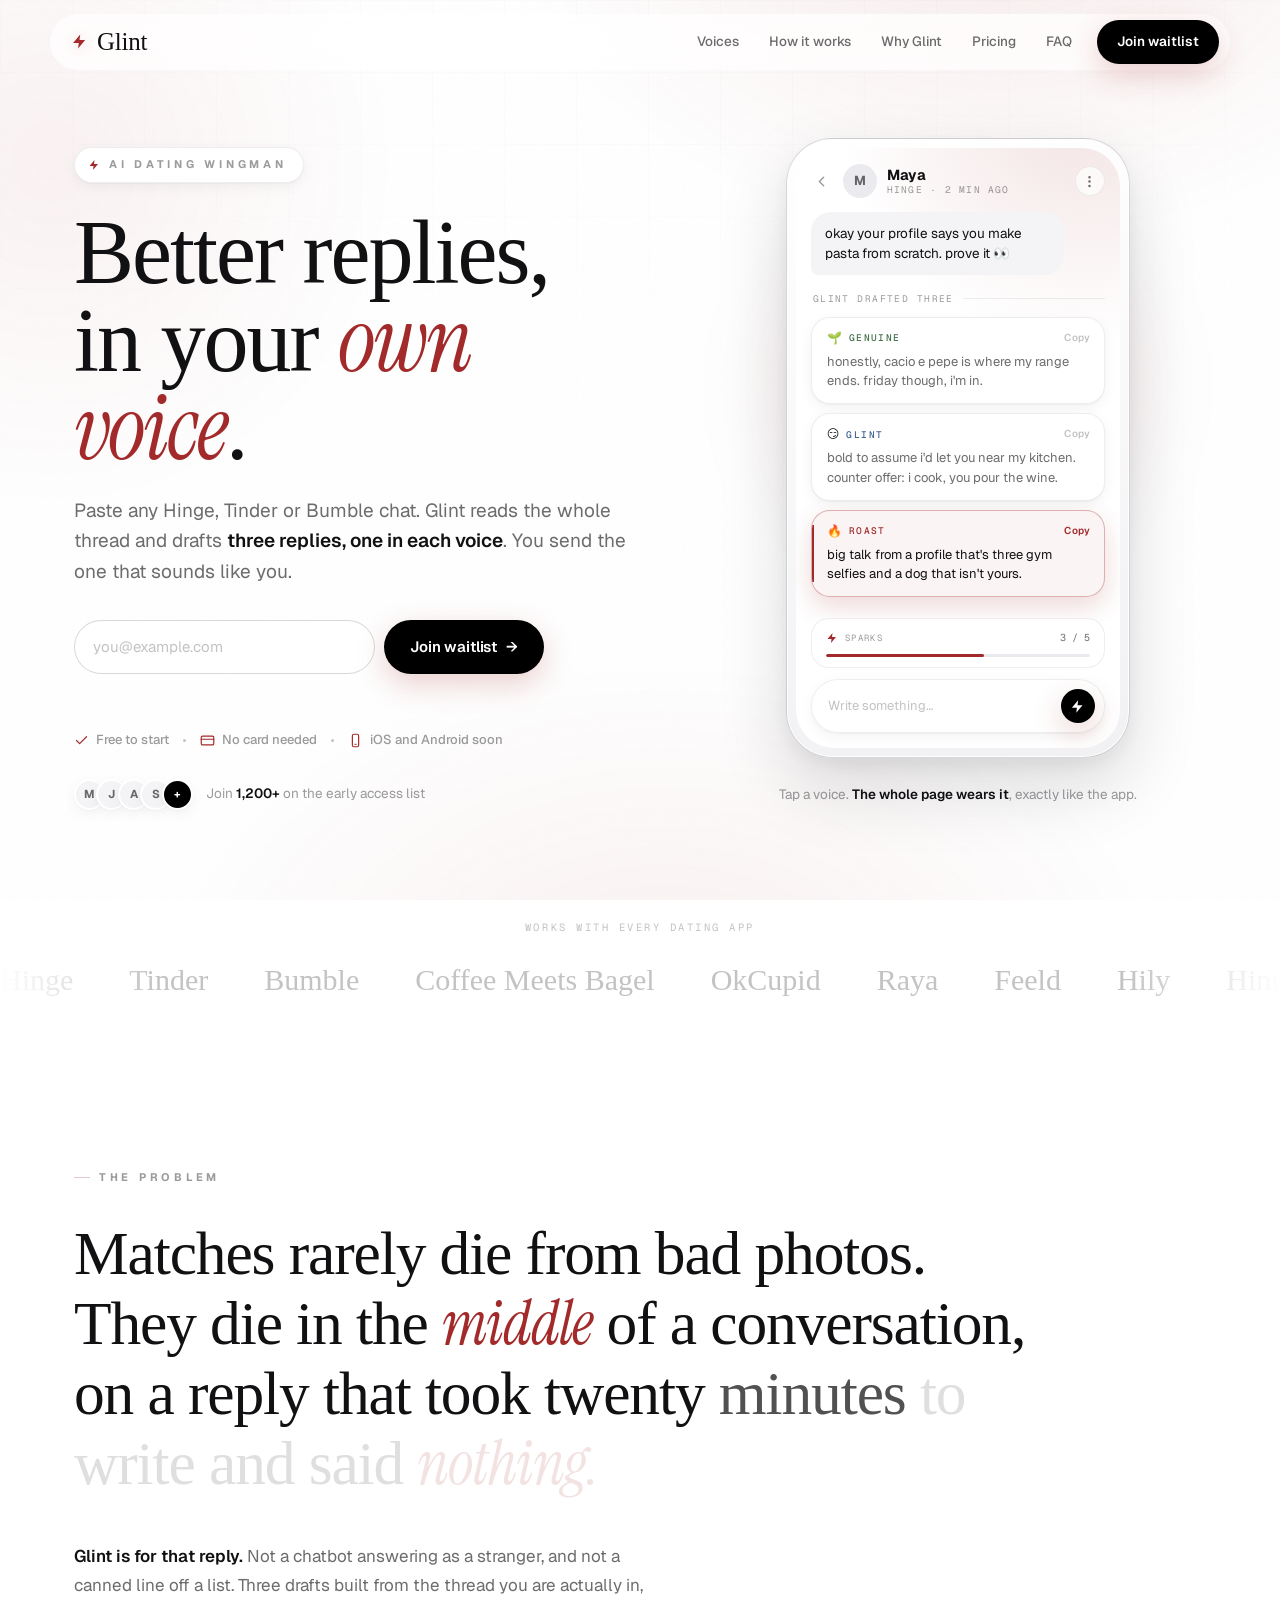
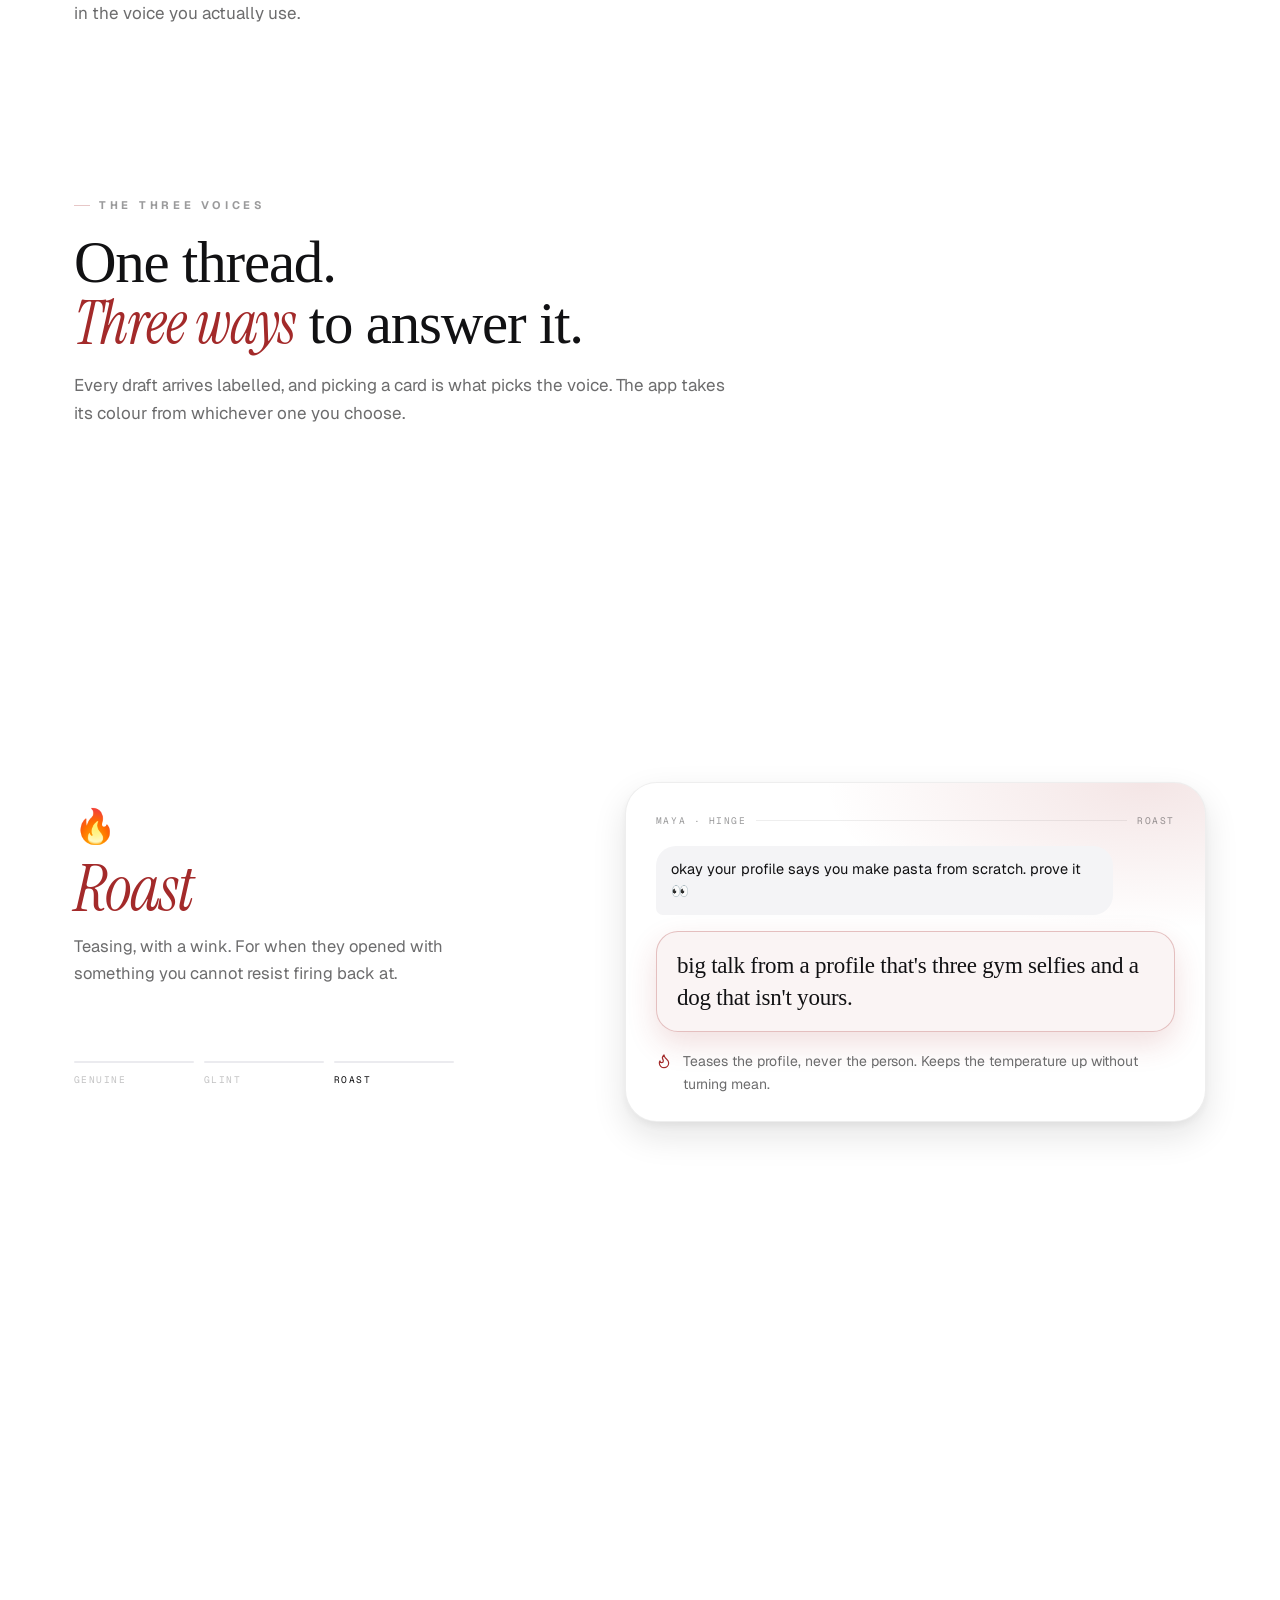
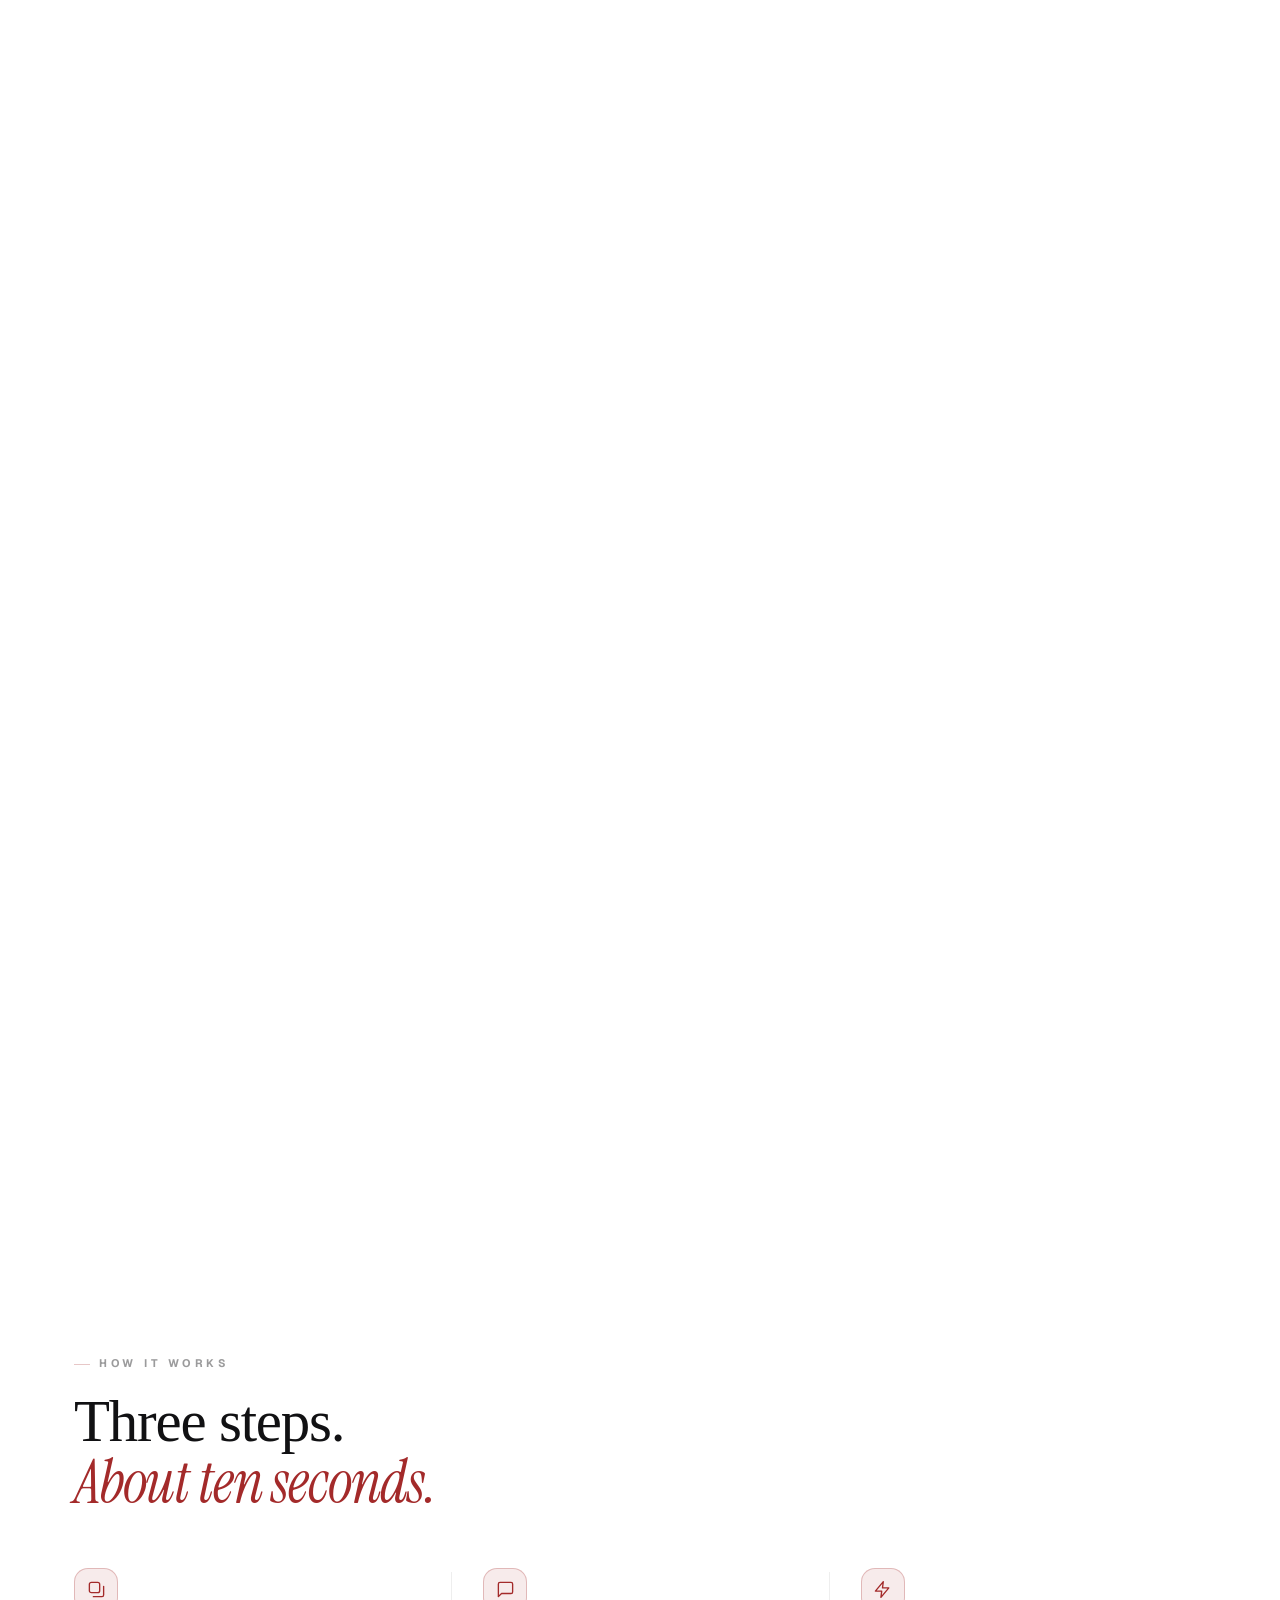
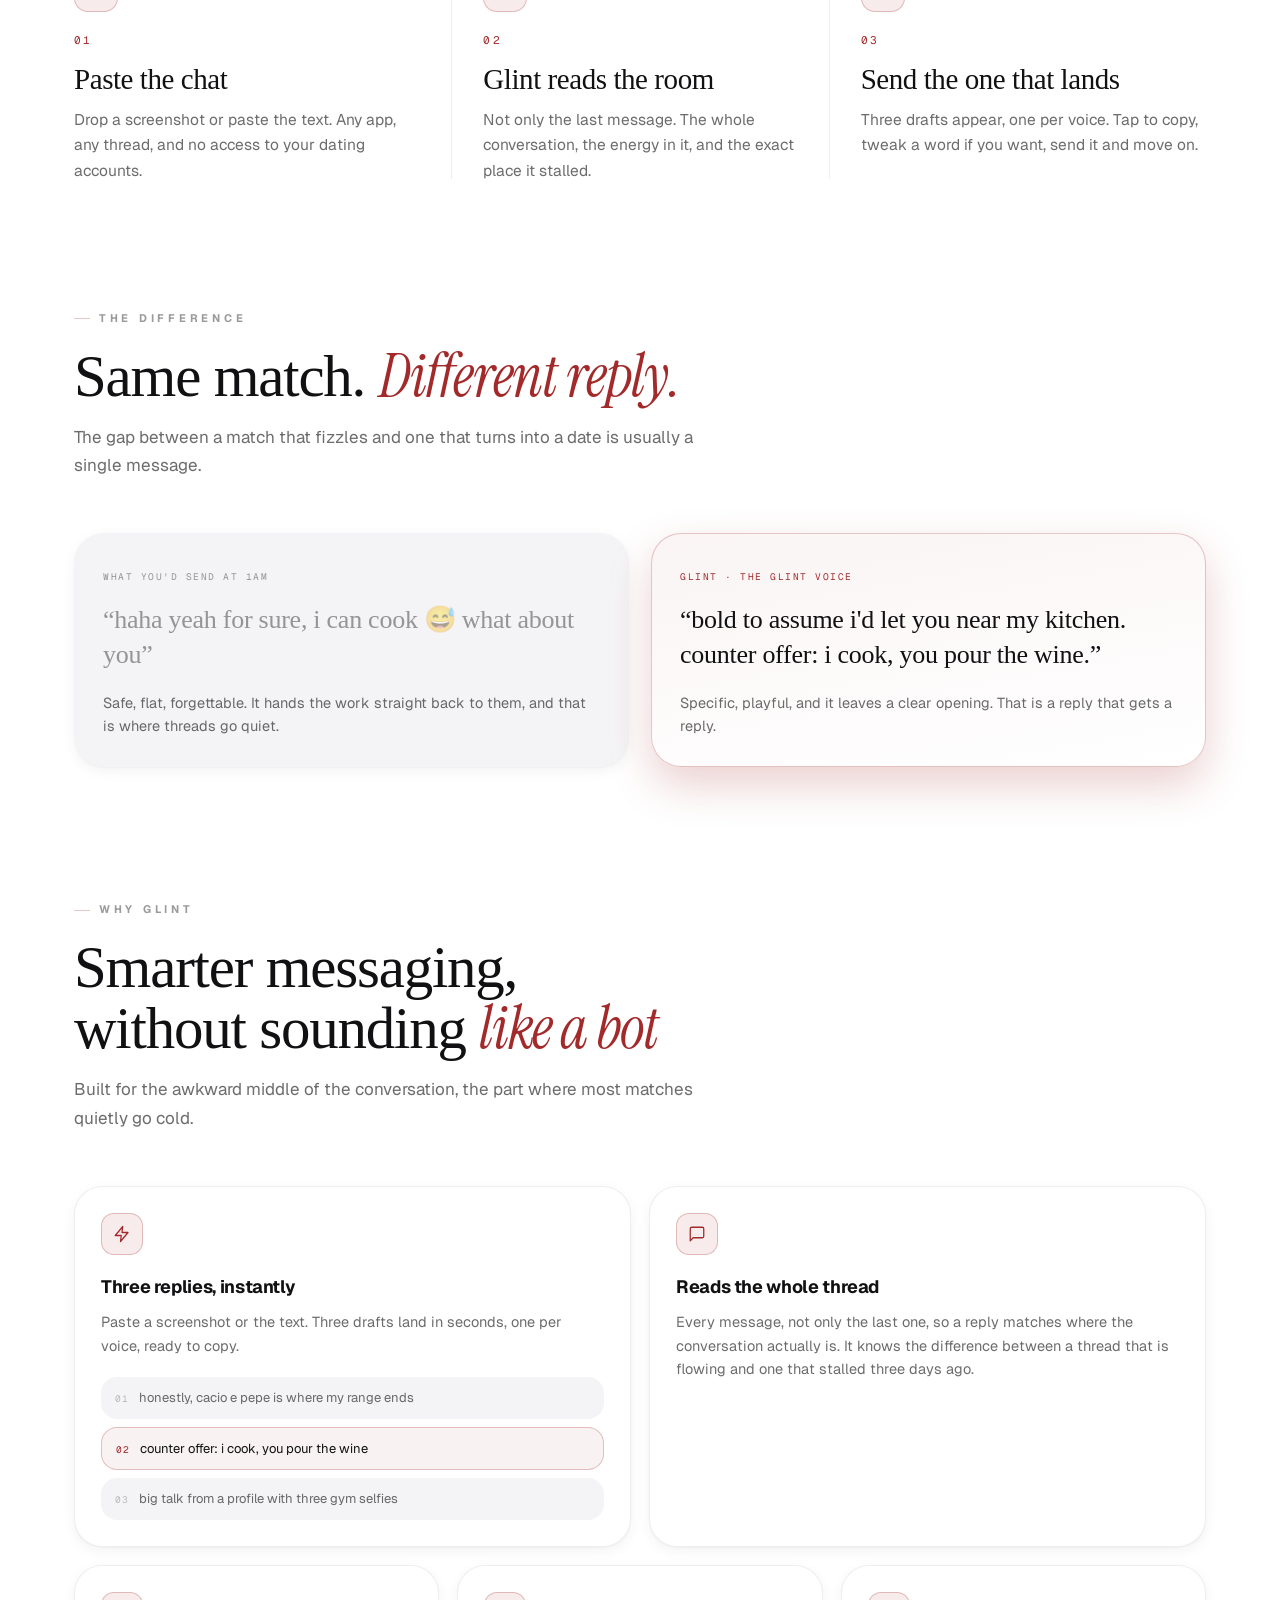
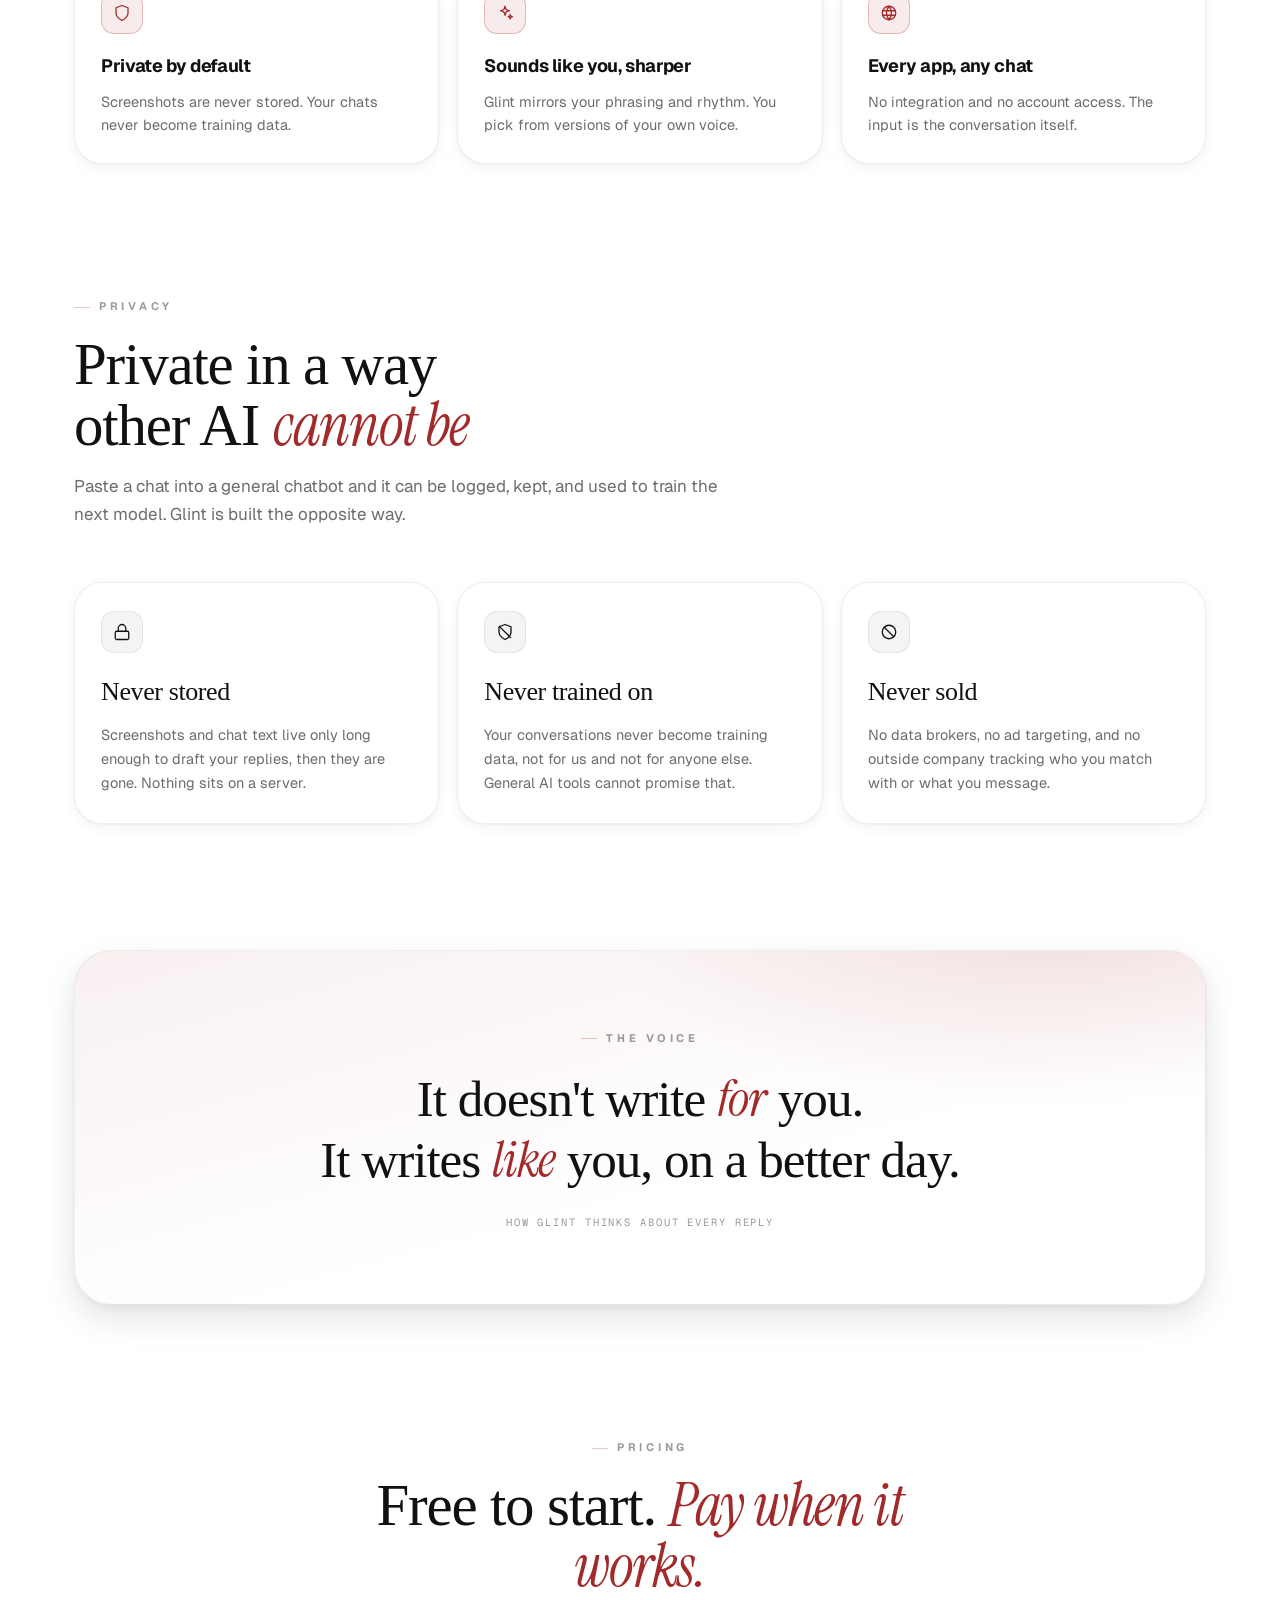
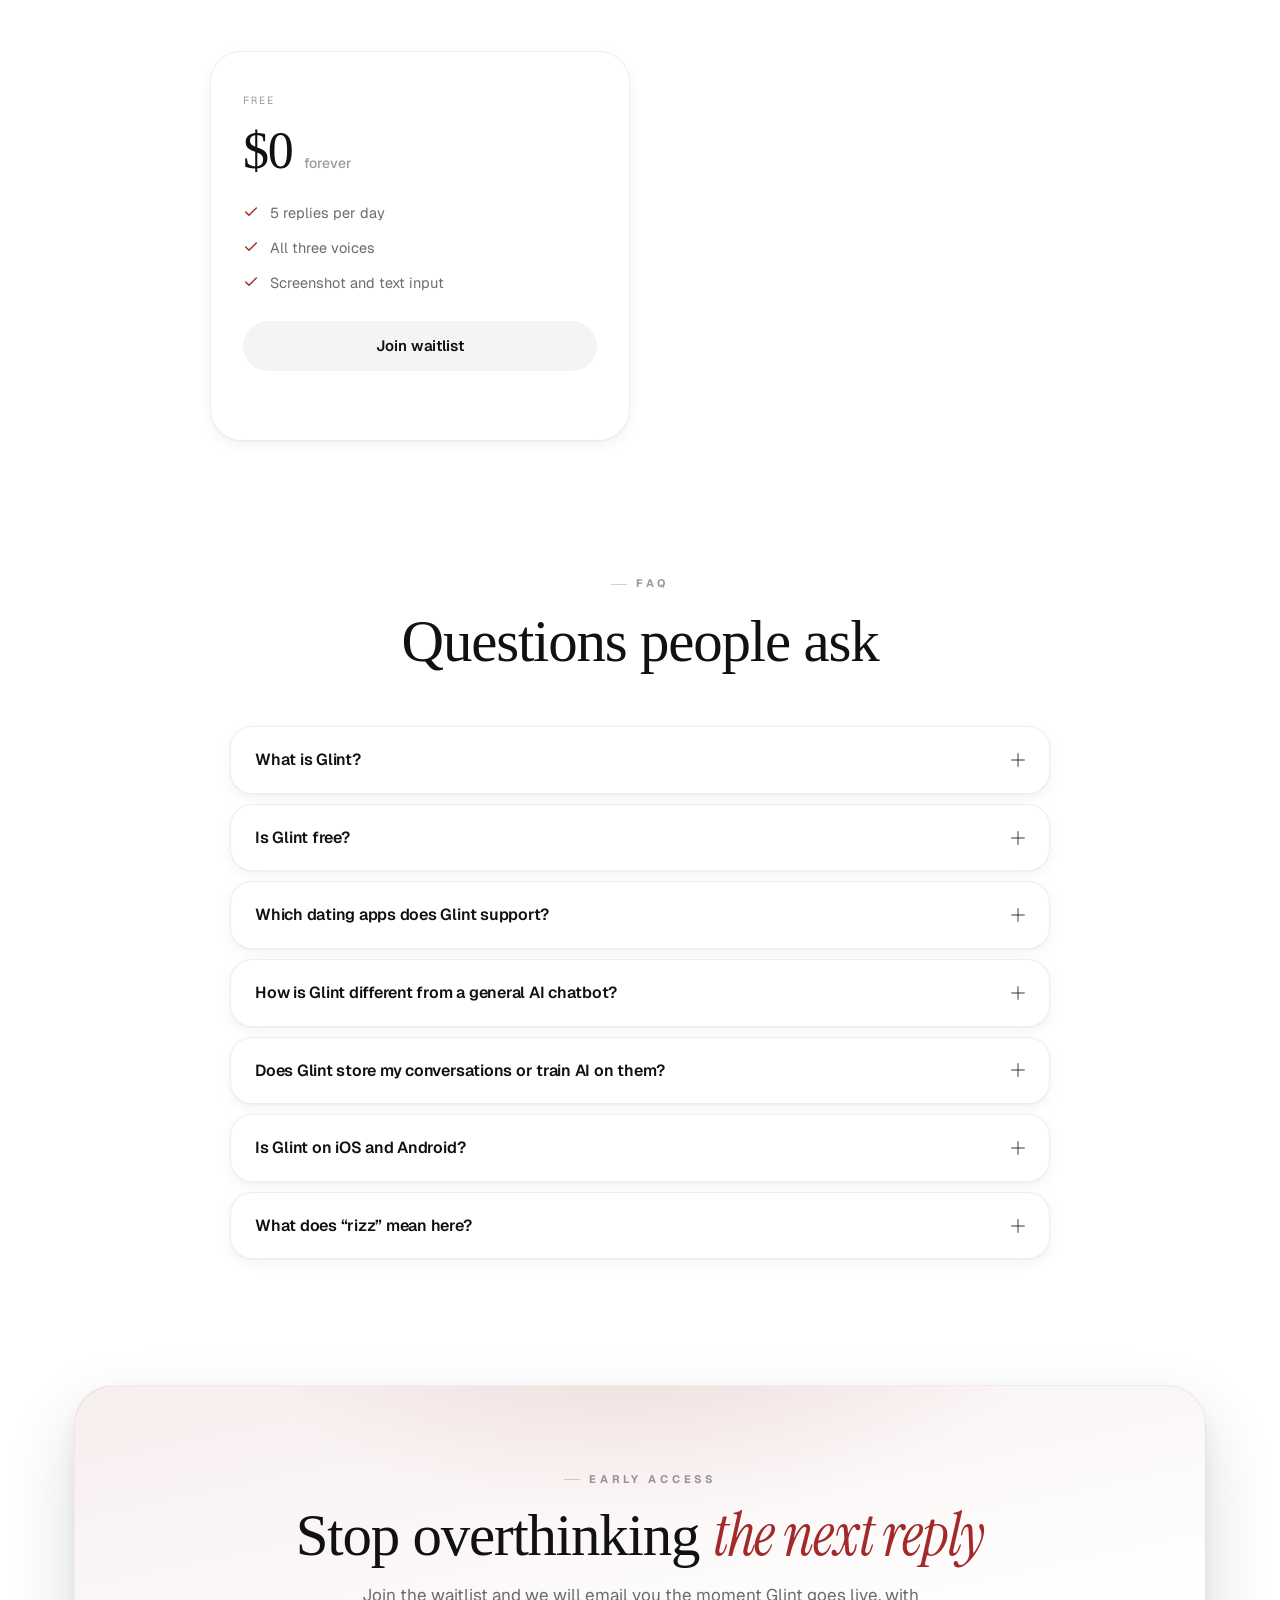
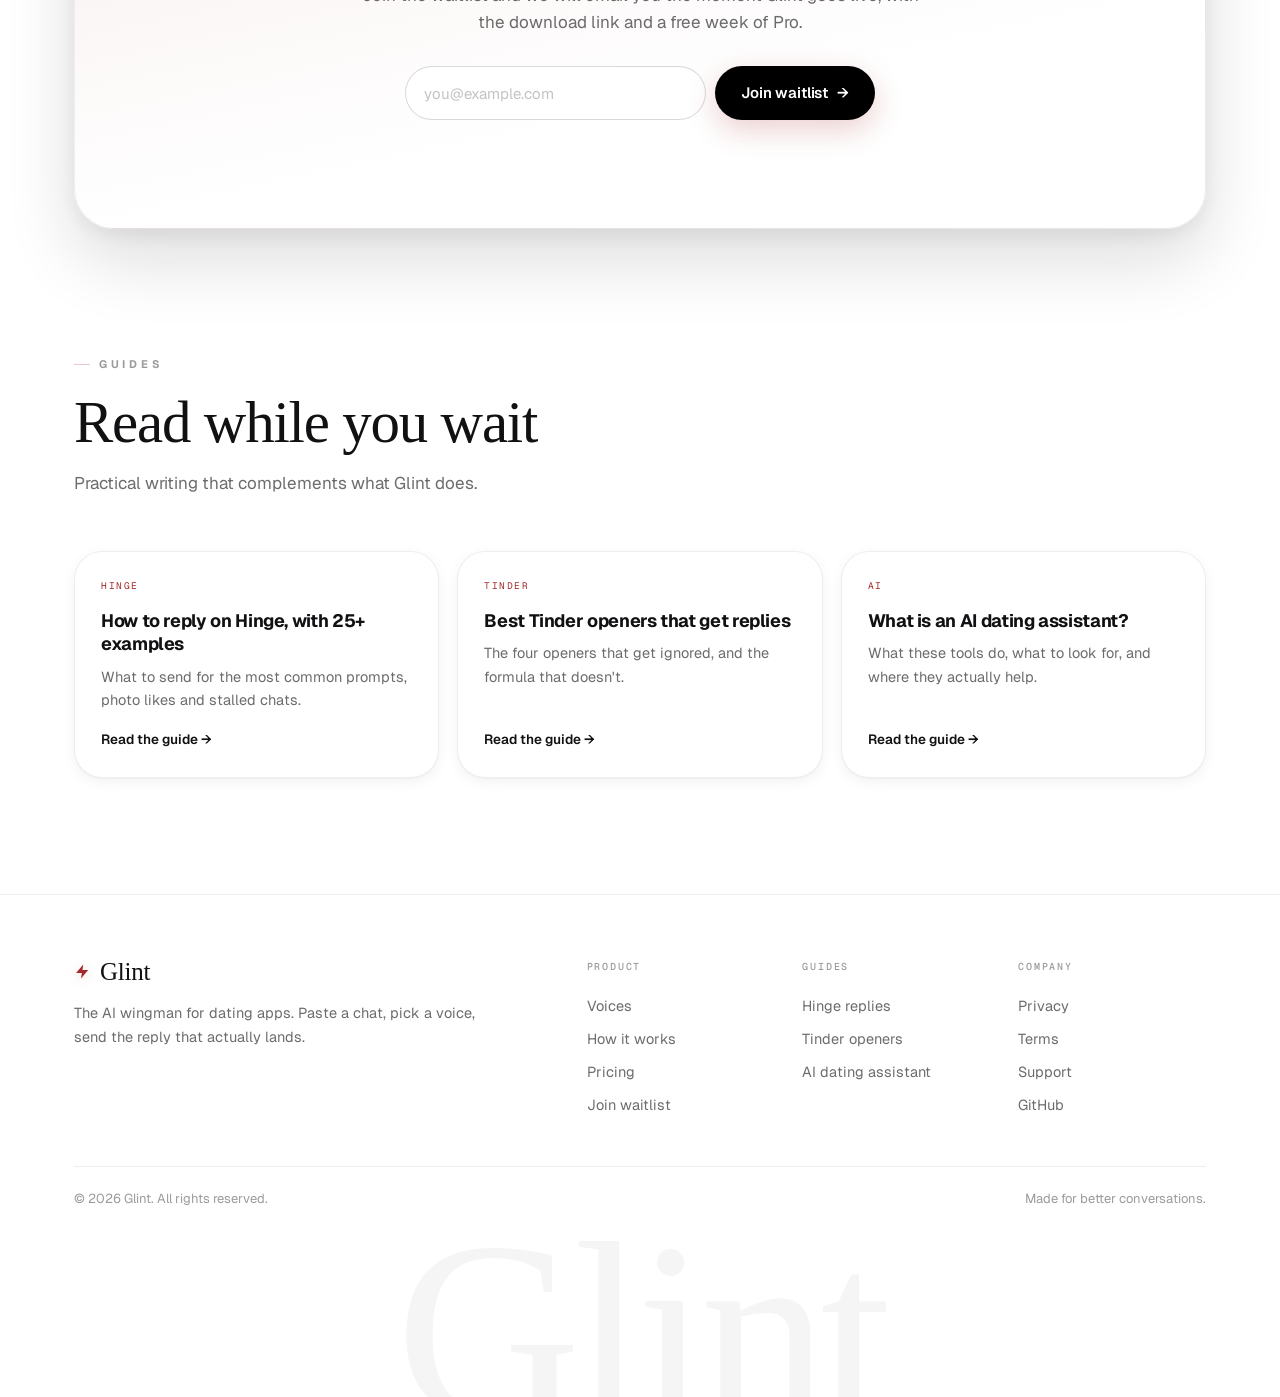
==== commit d22495cd: "Rebuild the site on the app's design system The site was already white but was a different system fr" ====
--- a/index.html
+++ b/index.html
@@ -1,10 +1,10 @@
 <!doctype html>
-<html lang="en">
+<html lang="en" data-voice="rizz">
 <head>
 <meta charset="utf-8" />
 <meta name="viewport" content="width=device-width, initial-scale=1" />
 <title>Glint — AI wingman for Hinge, Tinder &amp; Bumble replies</title>
-<meta name="description" content="Glint is an AI wingman for Hinge, Tinder &amp; Bumble. Paste any chat → get 3 sharp replies in your voice in seconds. Free to start. Join the waitlist." />
+<meta name="description" content="Glint is an AI wingman for Hinge, Tinder &amp; Bumble. Paste any chat and get three replies in your own voice in seconds. Free to start. Join the waitlist." />
 <meta name="keywords" content="AI dating assistant, dating app replies, Hinge replies, Tinder replies, Bumble replies, AI wingman, dating openers, rizz app, Glint" />
 <meta name="author" content="Glint" />
 <meta name="robots" content="index, follow, max-image-preview:large, max-snippet:-1, max-video-preview:-1" />
@@ -16,7 +16,7 @@
 <meta property="og:type" content="website" />
 <meta property="og:site_name" content="Glint" />
 <meta property="og:title" content="Glint — AI wingman for Hinge, Tinder &amp; Bumble replies" />
-<meta property="og:description" content="AI wingman for Hinge, Tinder &amp; Bumble. Paste any chat → 3 sharp replies in your voice, in seconds." />
+<meta property="og:description" content="AI wingman for Hinge, Tinder &amp; Bumble. Paste any chat and get three replies in your own voice, in seconds." />
 <meta property="og:url" content="https://glintapp.app/" />
 <meta property="og:image" content="https://glintapp.app/og.png" />
 <meta property="og:image:width" content="1200" />
@@ -26,10 +26,11 @@
 <!-- Twitter -->
 <meta name="twitter:card" content="summary_large_image" />
 <meta name="twitter:title" content="Glint — AI wingman for dating apps" />
-<meta name="twitter:description" content="Paste a chat. Pick a tone. Get three replies that sound like you, only sharper." />
+<meta name="twitter:description" content="Paste a chat. Glint drafts three replies, one per voice. Send the one that sounds like you." />
 <meta name="twitter:image" content="https://glintapp.app/og.png" />
 
-<link rel="icon" type="image/svg+xml" href="data:image/svg+xml,%3Csvg xmlns='http://www.w3.org/2000/svg' viewBox='0 0 24 24' fill='%230A0A0A'%3E%3Cpath d='M12 2l1.7 7.2L21 12l-7.3 1.8L12 22l-1.7-8.2L3 12l7.3-1.8z'/%3E%3C/svg%3E" />
+<!-- The mark is the spark: a bolt, matching the app -->
+<link rel="icon" type="image/svg+xml" href="data:image/svg+xml,%3Csvg xmlns='http://www.w3.org/2000/svg' viewBox='0 0 24 24' fill='%233A5F8F'%3E%3Cpath d='M13 2 3 14h8l-1 8 10-12h-8l1-8z'/%3E%3C/svg%3E" />
 <link rel="preconnect" href="https://fonts.googleapis.com" />
 <link rel="preconnect" href="https://fonts.gstatic.com" crossorigin />
 <link rel="preconnect" href="https://us-assets.i.posthog.com" crossorigin />
@@ -38,6 +39,7 @@
 <link rel="prefetch" href="/hinge-replies" />
 <link rel="prefetch" href="/tinder-openers" />
 <link rel="prefetch" href="/ai-dating-assistant" />
+<link rel="stylesheet" href="/glint.css" />
 
 <!-- Structured data -->
 <script type="application/ld+json">
@@ -64,7 +66,7 @@
       "name": "Glint",
       "operatingSystem": "iOS, Android",
       "applicationCategory": "LifestyleApplication",
-      "description": "AI wingman for dating apps. Paste a chat from Hinge, Tinder or Bumble and get three on-tone replies.",
+      "description": "AI wingman for dating apps. Paste a chat from Hinge, Tinder or Bumble and get three replies, one in each voice.",
       "offers": [
         { "@type": "Offer", "name": "Free", "price": "0", "priceCurrency": "USD" },
         { "@type": "Offer", "name": "Pro", "price": "6.99", "priceCurrency": "USD" }
@@ -76,12 +78,12 @@
         {
           "@type": "Question",
           "name": "What is Glint?",
-          "acceptedAnswer": { "@type": "Answer", "text": "Glint is an AI dating-app wingman. You paste a chat from Hinge, Tinder or Bumble, pick a tone (Genuine, Rizz, or Roast), and get three reply candidates to copy back into the dating app." }
+          "acceptedAnswer": { "@type": "Answer", "text": "Glint is an AI dating-app wingman. You paste a chat from Hinge, Tinder or Bumble and get three reply drafts, one in each voice (Genuine, Glint, Roast), to copy back into the dating app." }
         },
         {
           "@type": "Question",
           "name": "Is Glint free?",
-          "acceptedAnswer": { "@type": "Answer", "text": "Yes. The free tier gives 5 reply generations per day across all three tones. Glint Pro adds unlimited replies, an opener generator, and a profile audit feature for $6.99 / month at launch." }
+          "acceptedAnswer": { "@type": "Answer", "text": "Yes. The free tier gives 5 reply generations per day across all three voices. Glint Pro adds unlimited replies, an opener generator, and a profile audit feature for $6.99 / month at launch." }
         },
         {
           "@type": "Question",
@@ -91,7 +93,7 @@
         {
           "@type": "Question",
           "name": "How is Glint different from a generic AI chatbot?",
-          "acceptedAnswer": { "@type": "Answer", "text": "Generic chatbots produce one reply that often sounds robotic. Glint generates three options on different tones (warm, charming, playful) so you can compare and pick the phrasing closest to how you actually talk, then edit." }
+          "acceptedAnswer": { "@type": "Answer", "text": "Generic chatbots produce one reply that often sounds robotic. Glint generates three options in different voices (warm, charming, playful) so you can compare and pick the phrasing closest to how you actually talk, then edit." }
         },
         {
           "@type": "Question",
@@ -101,18 +103,19 @@
         {
           "@type": "Question",
           "name": "Is Glint available on iOS and Android?",
-          "acceptedAnswer": { "@type": "Answer", "text": "Glint is pre-launch as of May 2026. iOS and Android apps will ship after the waitlist build. Sign up at https://glintapp.app for early access." }
+          "acceptedAnswer": { "@type": "Answer", "text": "Both apps are in build. Sign up at https://glintapp.app and you get the download link the day it goes live." }
         },
         {
           "@type": "Question",
           "name": "What does 'rizz' mean in the context of Glint?",
-          "acceptedAnswer": { "@type": "Answer", "text": "Rizz is slang for charisma — the ability to charm or flirt in conversation. In Glint, 'Rizz' is one of the three tone settings: confident and witty, between the warm 'Genuine' tone and the playful 'Roast' tone." }
+          "acceptedAnswer": { "@type": "Answer", "text": "Rizz is slang for charisma, the ability to charm or flirt in conversation. In Glint that voice is called Glint: confident and witty, sitting between the warm Genuine voice and the playful Roast voice." }
         }
       ]
     }
   ]
 }
 </script>
+
 <script>
   !function(t,e){var o,n,p,r;e.__SV||(window.posthog=e,e._i=[],e.init=function(i,s,a){function g(t,e){var o=e.split(".");2==o.length&&(t=t[o[0]],e=o[1]),t[e]=function(){t.push([e].concat(Array.prototype.slice.call(arguments,0)))}}(p=t.createElement("script")).type="text/javascript",p.crossOrigin="anonymous",p.async=!0,p.src=s.api_host.replace(".i.posthog.com","-assets.i.posthog.com")+"/static/array.js",(r=t.getElementsByTagName("script")[0]).parentNode.insertBefore(p,r);var u=e;for(void 0!==a?u=e[a]=[]:a="posthog",u.people=u.people||[],u.toString=function(t){var e="posthog";return"posthog"!==a&&(e+="."+a),t||(e+=" (stub)"),e},u.people.toString=function(){return u.toString(1)+".people (stub)"},o="init capture register register_once register_for_session unregister unregister_for_session getFeatureFlag getFeatureFlagPayload isFeatureEnabled reloadFeatureFlags updateEarlyAccessFeatureEnrollment getEarlyAccessFeatures on onFeatureFlags onSessionId getSurveys getActiveMatchingSurveys renderSurvey canRenderSurvey getNextSurveyStep identify setPersonProperties group resetGroups setPersonPropertiesForFlags resetPersonPropertiesForFlags setGroupPropertiesForFlags resetGroupPropertiesForFlags reset get_distinct_id getGroups get_session_id get_session_replay_url alias set_config startSessionRecording stopSessionRecording sessionRecordingStarted captureException loadToolbar get_property getSessionProperty createPersonProfile opt_in_capturing opt_out_capturing has_opted_in_capturing has_opted_out_capturing clear_opt_in_out_capturing debug getPageViewId captureTraceFeedback captureTraceMetric".split(" "),n=0;n<o.length;n++)g(u,o[n]);e._i.push([i,s,a])},e.__SV=1)}(document,window.posthog||[]);
   posthog.init('phc_m5fs654pnWQeLM6Z2URCee4AHEEpC3HX3XCLLkYfiMcY', {
@@ -120,435 +123,531 @@
     person_profiles: 'identified_only',
   });
 </script>
+
 <style>
-  /* ═══════════════════════════════════════════════════════════════
-     GLINT — "Daylight, with depth." Premium light, black-only accent.
-     White canvas, near-black ink. Hierarchy from hairlines + soft
-     elevation shadows, not color. Text-only wordmark.
-     ═══════════════════════════════════════════════════════════════ */
-  :root {
-    --bg:#FFFFFF; --bg-elev:#FAFAFA; --surface:#FFFFFF; --surface-2:#F4F4F5; --surface-3:#ECECEE;
-    --border:rgba(0,0,0,0.08); --border-strong:rgba(0,0,0,0.22); --divider:rgba(0,0,0,0.10);
-    --ink:#0A0A0A; --ink-bright:#000000; --ink-inverse:#FFFFFF;
-    --ink-2:rgba(10,10,10,0.62); --ink-3:rgba(10,10,10,0.44); --ink-4:rgba(10,10,10,0.26);
-    --font:"Geist","Inter",-apple-system,BlinkMacSystemFont,system-ui,sans-serif;
-    --mono:"Geist Mono","JetBrains Mono",ui-monospace,monospace;
-    --serif:"Instrument Serif",Georgia,serif;
-    --glow:0 12px 34px rgba(0,0,0,0.16);
-    --shadow-sm:0 1px 2px rgba(0,0,0,0.04), 0 4px 14px rgba(0,0,0,0.05);
-    --ease:cubic-bezier(.2,.7,.2,1);
-    --max:1160px;
-  }
-  *,*::before,*::after { box-sizing:border-box; }
-  html { scroll-behavior:smooth; }
-  html, body { margin:0; padding:0; max-width:100%; overflow-x:hidden; }
-  body {
-    font-family:var(--font); background:var(--bg); color:var(--ink); line-height:1.55;
-    -webkit-font-smoothing:antialiased; text-rendering:optimizeLegibility;
-  }
-  a { color:inherit; text-decoration:none; }
-  ::selection { background:rgba(0,0,0,0.12); color:#000; }
-  ::-webkit-scrollbar { width:10px; }
-  ::-webkit-scrollbar-track { background:#fff; }
-  ::-webkit-scrollbar-thumb { background:#d8d8dc; border-radius:10px; border:2px solid #fff; }
-  ::-webkit-scrollbar-thumb:hover { background:#c2c2c8; }
-  .container { max-width:var(--max); margin:0 auto; padding:0 24px; }
-
-  /* ── Atmosphere layers ── */
-  .fx { position:fixed; inset:0; pointer-events:none; }
-  .fx-aurora {
-    z-index:0;
-    background:
-      radial-gradient(640px 440px at 72% -8%, rgba(0,0,0,0.035), transparent 62%),
-      radial-gradient(520px 520px at 8% 14%, rgba(0,0,0,0.025), transparent 60%),
-      radial-gradient(700px 500px at 50% 116%, rgba(0,0,0,0.03), transparent 60%);
-    animation:drift 24s var(--ease) infinite alternate;
-  }
-  @keyframes drift {
-    0% { transform:translate3d(0,0,0) scale(1); }
-    100% { transform:translate3d(-2%,1.5%,0) scale(1.06); }
-  }
-  .fx-grid {
-    z-index:0; opacity:0.6;
-    background-image:linear-gradient(rgba(0,0,0,0.028) 1px,transparent 1px),
-                     linear-gradient(90deg,rgba(0,0,0,0.028) 1px,transparent 1px);
-    background-size:64px 64px;
-    -webkit-mask-image:radial-gradient(120% 80% at 50% 0%,#000 0%,transparent 70%);
-            mask-image:radial-gradient(120% 80% at 50% 0%,#000 0%,transparent 70%);
-  }
-  .fx-grain {
-    z-index:1; opacity:0.035; mix-blend-mode:multiply;
-    background-image:url("data:image/svg+xml,%3Csvg xmlns='http://www.w3.org/2000/svg' width='160' height='160'%3E%3Cfilter id='n'%3E%3CfeTurbulence type='fractalNoise' baseFrequency='0.85' numOctaves='3' stitchTiles='stitch'/%3E%3C/filter%3E%3Crect width='100%25' height='100%25' filter='url(%23n)'/%3E%3C/svg%3E");
-  }
-  .cursor-glow {
-    position:fixed; top:0; left:0; width:520px; height:520px; z-index:1; pointer-events:none;
-    border-radius:50%; transform:translate(-50%,-50%); opacity:0; transition:opacity .4s ease;
-    background:radial-gradient(circle, rgba(0,0,0,0.035), transparent 62%); mix-blend-mode:multiply;
-  }
-  nav, main, footer { position:relative; z-index:2; }
-
-  /* ── Reveal on scroll / load ── */
-  [data-reveal] { opacity:0; transform:translateY(20px); transition:opacity .8s var(--ease), transform .8s var(--ease); }
-  [data-reveal].is-in { opacity:1; transform:none; }
+
+
+  /* ──────────────────────────────────────────────────────  hero  ── */
+  .hero { padding:138px 0 78px; position:relative; }
+  .hero-grid { display:grid; grid-template-columns:minmax(0,1.02fr) minmax(0,.88fr); gap:60px; align-items:center; }
+  .chip {
+    display:inline-flex; align-items:center; gap:9px; padding:8px 16px 8px 13px; border-radius:999px;
+    background:var(--surface); border:1px solid var(--border); box-shadow:var(--shadow-sm); margin-bottom:26px;
+  }
+  .lede { font-size:19px; line-height:1.62; color:var(--ink-2); max-width:31em; margin:0 0 32px; }
+  .lede b { color:var(--ink); font-weight:600; }
+
+  .waitlist { display:flex; gap:9px; max-width:470px; }
+  .waitlist-email {
+    flex:1; min-width:0; height:54px; padding:0 18px; border-radius:999px;
+    background:var(--surface); border:1px solid var(--border-strong); font-size:15px; outline:none;
+    transition:border-color .3s var(--ease), box-shadow .3s var(--ease);
+  }
+  .waitlist-email::placeholder { color:var(--ink-4); }
+  .waitlist-email:focus { border-color:var(--accent); box-shadow:0 0 0 4px var(--accent-soft); }
+  .waitlist-submit {
+    height:54px; padding:0 26px; border:none; border-radius:999px; cursor:pointer;
+    background:var(--ink-bright); color:var(--ink-inverse);
+    font-size:15px; font-weight:600; letter-spacing:-.01em;
+    display:inline-flex; align-items:center; gap:9px; white-space:nowrap; box-shadow:var(--halo);
+    transition:transform .3s var(--ease), box-shadow .4s var(--ease), opacity .3s ease;
+  }
+  .waitlist-submit:hover:not(:disabled) { transform:translateY(-2px); box-shadow:0 16px 38px var(--accent-glow); }
+  .waitlist-submit:disabled { opacity:.55; cursor:default; }
+  .waitlist-status { font-size:13.5px; margin-top:12px; min-height:20px; color:var(--ink-3); }
+  .waitlist-status.ok { color:var(--accent); font-weight:600; }
+  .waitlist-status.err { color:var(--roast); }
+
+  .hero-meta { display:flex; flex-wrap:wrap; align-items:center; gap:14px; margin-top:24px; }
+  .hero-meta .item { display:inline-flex; align-items:center; gap:7px; font-size:13px; font-weight:500; color:var(--ink-3); }
+  .hero-meta .ic { width:15px; height:15px; stroke:var(--accent); }
+  .hero-meta .dot { width:3px; height:3px; border-radius:50%; background:var(--ink-4); }
+
+  .proof { display:flex; align-items:center; gap:13px; margin-top:28px; }
+  .proof .stack { display:flex; }
+  .proof .stack span {
+    width:31px; height:31px; border-radius:50%; margin-left:-9px; display:grid; place-items:center;
+    font-size:11.5px; font-weight:700; background:var(--surface-2); color:var(--ink-2);
+    border:2px solid #fff; box-shadow:var(--shadow-sm);
+  }
+  .proof .stack span:first-child { margin-left:0; }
+  .proof .stack span:last-child { background:var(--ink-bright); color:#fff; }
+  .proof .txt { font-size:13.5px; color:var(--ink-3); }
+  .proof .txt b { color:var(--ink); font-weight:600; }
+
+  /* the device */
+  .stage { position:relative; display:flex; flex-direction:column; align-items:center; perspective:1600px; }
+  .stage::before {
+    content:""; position:absolute; inset:-14% -10% -6%;
+    background:radial-gradient(58% 46% at 50% 42%, var(--accent-wash), transparent 68%);
+    filter:blur(28px); z-index:0;
+  }
+  .phone {
+    position:relative; z-index:1; width:344px; max-width:100%;
+    border-radius:46px; padding:9px;
+    background:linear-gradient(170deg,#fff,#f1f1f4);
+    border:1px solid var(--border-strong);
+    box-shadow:var(--shadow-xl), 0 0 0 1px rgba(255,255,255,.9) inset;
+    transform:rotateX(var(--rx,0deg)) rotateY(var(--ry,0deg));
+    transition:transform .5s var(--ease);
+  }
+  .screen {
+    position:relative; border-radius:38px; background:var(--bg); overflow:hidden;
+    display:flex; flex-direction:column; min-height:600px; padding:16px 15px 15px; isolation:isolate;
+  }
+  .screen::before {
+    content:""; position:absolute; inset:0; z-index:0;
+    background:radial-gradient(120% 62% at 88% -6%, var(--accent-wash), transparent 62%);
+  }
+  .scanline {
+    position:absolute; left:0; right:0; height:34%; z-index:5; pointer-events:none; top:-34%;
+    background:linear-gradient(to bottom, transparent, color-mix(in srgb, var(--accent) 9%, transparent), transparent);
+    opacity:0; animation:scan 7.5s var(--ease) infinite;
+  }
+  @keyframes scan {
+    0%{ top:-34%; opacity:0 } 8%{ opacity:.9 } 60%{ opacity:.5 } 78%{ top:100%; opacity:0 } 100%{ top:100%; opacity:0 }
+  }
+  .scr-top { position:relative; z-index:1; display:flex; align-items:center; gap:10px; margin-bottom:14px; }
+  .back { width:22px; height:26px; display:grid; place-items:center; color:var(--ink-3); }
+  .ava { width:34px; height:34px; border-radius:50%; display:grid; place-items:center;
+         background:var(--surface-3); color:var(--ink-2); font-weight:700; font-size:13px; }
+  .who { display:flex; flex-direction:column; }
+  .who .nm { font-size:14.5px; font-weight:700; letter-spacing:-.01em; line-height:1.25; }
+  .who .mt { font-family:var(--mono); font-size:9.5px; letter-spacing:.13em; color:var(--ink-3); line-height:1.3; }
+  .scr-top .glass {
+    margin-left:auto; width:30px; height:30px; border-radius:50%; display:grid; place-items:center;
+    color:var(--ink-2); background:rgba(255,255,255,.7); border:1px solid var(--border);
+    -webkit-backdrop-filter:blur(14px); backdrop-filter:blur(14px);
+  }
+  .bub {
+    position:relative; z-index:1; max-width:86%; padding:11px 14px;
+    border-radius:20px 20px 20px 7px; font-size:13.5px; line-height:1.5;
+    background:var(--surface-2); color:var(--ink); margin-bottom:16px;
+  }
+  .drafted { position:relative; z-index:1; display:flex; align-items:center; gap:9px; margin:0 0 11px 2px; }
+  .drafted .l { font-family:var(--mono); font-size:9.5px; letter-spacing:.15em; color:var(--ink-3); }
+  .drafted .bar { flex:1; height:1px; background:var(--divider); }
+  .drafts { position:relative; z-index:1; display:flex; flex-direction:column; gap:9px; }
+  .draft {
+    --v:var(--rizz);
+    position:relative; text-align:left; width:100%; cursor:pointer; overflow:hidden;
+    padding:12px 13px 12px 15px; border-radius:19px; background:var(--surface);
+    border:1px solid var(--border); box-shadow:var(--shadow-sm);
+    transition:transform .4s var(--ease), box-shadow .45s var(--ease), border-color .45s var(--ease), background .45s var(--ease);
+  }
+  .draft:hover { transform:translateY(-2px); box-shadow:var(--shadow-md); }
+  .draft .vh { display:flex; align-items:center; gap:7px; margin-bottom:6px; }
+  .draft .em { font-size:12px; line-height:1; }
+  .draft .vn { font-family:var(--mono); font-size:9.5px; letter-spacing:.15em; text-transform:uppercase; color:var(--v); font-weight:500; }
+  .draft .cp { margin-left:auto; font-size:10px; color:var(--ink-4); font-weight:600; letter-spacing:.04em; }
+  .draft p { margin:0; font-size:13px; line-height:1.52; color:var(--ink-2); }
+  .draft.on {
+    border-color:color-mix(in srgb, var(--v) 34%, transparent);
+    background:color-mix(in srgb, var(--v) 5%, #fff);
+    box-shadow:0 10px 26px color-mix(in srgb, var(--v) 18%, transparent);
+  }
+  .draft.on p { color:var(--ink); }
+  .draft.on .cp { color:var(--v); }
+  .draft::before {
+    content:""; position:absolute; left:0; top:14px; bottom:14px; width:2px;
+    background:var(--v); opacity:0; transform:scaleY(.4);
+    transition:opacity .4s var(--ease), transform .5s var(--expo);
+  }
+  .draft.on::before { opacity:1; transform:scaleY(1); }
+  /* the app's SPARKS meter, the free daily quota */
+  .sparks {
+    position:relative; z-index:1; margin-top:auto; padding:11px 14px 10px; border-radius:18px;
+    background:rgba(255,255,255,.7); border:1px solid var(--border);
+    -webkit-backdrop-filter:blur(16px); backdrop-filter:blur(16px);
+  }
+  .sparks .row { display:flex; align-items:center; gap:7px; margin-bottom:8px; }
+  .sparks .row svg { width:12px; height:12px; fill:var(--accent); }
+  .sparks .k { font-family:var(--mono); font-size:9px; letter-spacing:.16em; color:var(--ink-3); }
+  .sparks .v { margin-left:auto; font-family:var(--mono); font-size:10px; color:var(--ink-2); }
+  .sparks .meter { height:3px; border-radius:3px; background:var(--surface-3); overflow:hidden; }
+  .sparks .meter i { display:block; height:100%; width:60%; background:var(--accent); border-radius:3px; }
+
+  .composer {
+    position:relative; z-index:1; margin-top:11px; display:flex; align-items:center; gap:9px;
+    padding:9px 9px 9px 16px; border-radius:999px;
+    background:rgba(255,255,255,.7); border:1px solid var(--border);
+    -webkit-backdrop-filter:blur(16px); backdrop-filter:blur(16px); box-shadow:var(--shadow-sm);
+  }
+  .composer .ph { font-size:13px; color:var(--ink-4); }
+  .composer .orb {
+    margin-left:auto; width:34px; height:34px; border-radius:50%; display:grid; place-items:center;
+    background:var(--ink-bright); box-shadow:var(--halo);
+  }
+  .composer .orb svg { width:15px; height:15px; fill:#fff; }
+  .stage-cap { text-align:center; margin-top:26px; font-size:13.5px; color:var(--ink-3); }
+  .stage-cap b { color:var(--ink); font-weight:600; }
+
+  /* ───────────────────────────────────────────────────  marquee  ── */
+  .marquee { padding:22px 0 6px; }
+  .mq-lbl {
+    text-align:center; font-family:var(--mono); font-size:10.5px; letter-spacing:.24em;
+    text-transform:uppercase; color:var(--ink-4); margin-bottom:20px;
+  }
+  .mq-mask {
+    overflow:hidden;
+    -webkit-mask-image:linear-gradient(90deg,transparent,#000 12%,#000 88%,transparent);
+            mask-image:linear-gradient(90deg,transparent,#000 12%,#000 88%,transparent);
+  }
+  .track { display:flex; gap:56px; width:max-content; animation:slide 34s linear infinite; }
+  .track:hover { animation-play-state:paused; }
+  .track span { font-family:var(--serif); font-size:30px; color:var(--ink-4); white-space:nowrap; transition:color .4s var(--ease); }
+  .track span:hover { color:var(--accent); }
+  @keyframes slide { from{transform:translateX(0)} to{transform:translateX(-50%)} }
+
+  /* ─────────────────────────────────────────────────  manifesto  ── */
+  .manifesto { padding:150px 0 130px; }
+  .mf-copy {
+    font-family:var(--serif); font-weight:400;
+    font-size:clamp(32px, 4.8vw, 66px); line-height:1.14; letter-spacing:-.018em;
+    max-width:15.5em; margin:32px 0 0;
+  }
+  .mf-copy .w { display:inline-block; opacity:.13; will-change:opacity; }
+  .mf-copy .w.hl { color:var(--accent); font-style:italic; }
+  .mf-tail { margin:44px 0 0; max-width:34em; font-size:17px; line-height:1.68; color:var(--ink-2); }
+  .mf-tail b { color:var(--ink); font-weight:600; }
+
+  /* ────────────────────────────────────────────  section heads  ── */
+  section { position:relative; }
+  .head { max-width:660px; margin:0 0 54px; }
+  .head.center { margin-left:auto; margin-right:auto; text-align:center; }
+  .head.center .eyebrow { justify-content:center; }
+  .head p { font-size:17px; line-height:1.65; color:var(--ink-2); margin:0; }
+
+  /* ───────────────────────────────────────────  voices (pinned)  ── */
+  .voices { padding:30px 0 0; }
+  .vx-pin { position:sticky; top:0; min-height:100vh; display:flex; align-items:center; padding:90px 0 56px; }
+  .vx-grid { display:grid; grid-template-columns:minmax(0,.92fr) minmax(0,1.08fr); gap:56px; align-items:center; width:100%; }
+
+  .vx-titles { position:relative; }
+  .vx-stack { position:relative; height:226px; }
+  .vx-title {
+    position:absolute; inset:0; opacity:0; transform:translateY(22px) scale(.98); filter:blur(10px);
+    transition:opacity .65s var(--expo), transform .65s var(--expo), filter .65s var(--expo);
+    pointer-events:none;
+  }
+  .vx-title.on { opacity:1; transform:none; filter:blur(0); pointer-events:auto; }
+  .vx-title .glyph { font-size:34px; line-height:1; margin-bottom:14px; display:block; }
+  .vx-title h3 {
+    font-family:var(--serif); font-weight:400; font-size:clamp(40px,5vw,64px);
+    line-height:1; letter-spacing:-.02em; margin:0 0 12px;
+  }
+  .vx-title h3 em { font-style:italic; color:var(--accent); }
+  .vx-title p { font-size:16.5px; line-height:1.65; color:var(--ink-2); margin:0; max-width:24em; }
+  .vx-rail { display:flex; gap:10px; margin-top:26px; }
+  .vx-rail button { flex:1; max-width:120px; padding:0; border:none; background:none; cursor:pointer; text-align:left; }
+  .vx-rail .r { display:block; height:2px; border-radius:2px; background:var(--surface-3); overflow:hidden; margin-bottom:9px; }
+  .vx-rail .r i { display:block; height:100%; width:0; background:var(--accent); }
+  .vx-rail .n {
+    display:block; font-family:var(--mono); font-size:9.5px; letter-spacing:.15em; text-transform:uppercase;
+    color:var(--ink-4); transition:color .4s var(--ease);
+  }
+  .vx-rail button[aria-selected="true"] .n { color:var(--ink); }
+
+  .vx-cards { position:relative; min-height:332px; }
+  .vx-card {
+    position:absolute; inset:0; opacity:0; transform:translateY(30px) scale(.97); filter:blur(12px);
+    transition:opacity .7s var(--expo), transform .7s var(--expo), filter .7s var(--expo); pointer-events:none;
+  }
+  .vx-card.on { opacity:1; transform:none; filter:blur(0); pointer-events:auto; }
+  .vx-body {
+    --v:var(--accent);
+    position:relative; border-radius:32px; padding:30px 30px 26px; background:var(--surface);
+    border:1px solid var(--border); box-shadow:var(--shadow-lg); overflow:hidden;
+  }
+  .vx-body::before {
+    content:""; position:absolute; inset:0;
+    background:radial-gradient(90% 70% at 90% 0%, color-mix(in srgb, var(--v) 12%, transparent), transparent 62%);
+  }
+  .vx-body > * { position:relative; }
+  .vx-mt { display:flex; align-items:center; gap:10px; margin-bottom:18px; }
+  .vx-mt .k { font-family:var(--mono); font-size:9.5px; letter-spacing:.16em; text-transform:uppercase; color:var(--ink-3); }
+  .vx-mt .ln { flex:1; height:1px; background:var(--divider); }
+  .vx-them {
+    max-width:88%; padding:12px 15px; border-radius:20px 20px 20px 7px;
+    background:var(--surface-2); font-size:14.5px; line-height:1.55; margin-bottom:16px;
+  }
+  .vx-reply {
+    padding:18px 20px; border-radius:22px;
+    background:color-mix(in srgb, var(--v) 5%, #fff);
+    border:1px solid color-mix(in srgb, var(--v) 26%, transparent);
+    box-shadow:0 12px 30px color-mix(in srgb, var(--v) 15%, transparent);
+    font-family:var(--serif); font-size:23px; line-height:1.38; letter-spacing:-.01em; color:var(--ink);
+  }
+  .vx-why { display:flex; gap:11px; margin-top:18px; font-size:14px; color:var(--ink-2); line-height:1.6; }
+  .vx-why svg { width:16px; height:16px; flex:none; margin-top:3px; stroke:var(--v); fill:none; }
+
+  /* ─────────────────────────────────────────────────────  how  ── */
+  .how { padding:126px 0 118px; }
+  .steps { display:grid; grid-template-columns:repeat(3,1fr); position:relative; }
+  .step { padding:0 32px; position:relative; }
+  .step:first-child { padding-left:0; }
+  .step:last-child { padding-right:0; }
+  .step + .step::before {
+    content:""; position:absolute; left:0; top:4px; bottom:4px; width:1px; background:var(--divider);
+    transform:scaleY(0); transform-origin:top; transition:transform 1s var(--expo) .15s;
+  }
+  .step.in + .step::before, .step + .step.in::before { transform:scaleY(1); }
+  .step .ec {
+    width:44px; height:44px; border-radius:14px; display:grid; place-items:center; margin-bottom:20px;
+    background:var(--accent-soft); border:1px solid var(--accent-line);
+  }
+  .step .ec svg { width:19px; height:19px; stroke:var(--accent); fill:none; stroke-width:1.7; stroke-linecap:round; stroke-linejoin:round; }
+  .step .n { font-family:var(--mono); font-size:11px; letter-spacing:.2em; color:var(--accent); margin-bottom:14px; }
+  .step h3 { font-family:var(--serif); font-weight:400; font-size:29px; line-height:1.12; letter-spacing:-.015em; margin:0 0 11px; }
+  .step p { font-size:15.5px; line-height:1.65; color:var(--ink-2); margin:0; }
+
+  /* ─────────────────────────────────────────────────  compare  ── */
+  .compare-sec { padding:0 0 126px; }
+  .compare { display:grid; grid-template-columns:1fr 1fr; gap:22px; }
+  .cc { position:relative; border-radius:30px; padding:28px; background:var(--surface); border:1px solid var(--border); box-shadow:var(--shadow-sm); }
+  .cc .tag { display:inline-block; font-family:var(--mono); font-size:9.5px; letter-spacing:.16em; text-transform:uppercase; color:var(--ink-3); margin-bottom:18px; }
+  .cc .reply { font-family:var(--serif); font-size:26px; line-height:1.36; letter-spacing:-.01em; margin-bottom:18px; }
+  .cc .note { font-size:14.5px; line-height:1.62; color:var(--ink-2); margin:0; }
+  .cc.flat { background:var(--surface-2); border-color:transparent; }
+  .cc.flat .reply { color:var(--ink-3); }
+  .cc.win {
+    border-color:var(--accent-line); box-shadow:0 18px 44px var(--accent-glow);
+    background:linear-gradient(170deg, color-mix(in srgb, var(--accent) 5%, #fff), #fff);
+  }
+  .cc.win .tag { color:var(--accent); }
+
+  /* ─────────────────────────────────────────────────────  why  ── */
+  .why { padding:0 0 126px; }
+  .bento { display:grid; grid-template-columns:repeat(6,1fr); gap:18px; }
+  .tile {
+    position:relative; border-radius:28px; padding:26px; background:var(--surface);
+    border:1px solid var(--border); box-shadow:var(--shadow-sm);
+    transition:transform .45s var(--ease), box-shadow .5s var(--ease), border-color .5s var(--ease);
+  }
+  .tile:hover { transform:translateY(-4px); box-shadow:var(--shadow-lg); border-color:var(--border-strong); }
+  .tile.lg { grid-column:span 3; }
+  .tile.sm { grid-column:span 3; }
+  .tile.wide { grid-column:span 2; }
+  .tile .ec {
+    width:42px; height:42px; border-radius:13px; display:grid; place-items:center; margin-bottom:18px;
+    background:var(--accent-soft); border:1px solid var(--accent-line);
+  }
+  .tile .ec svg { width:18px; height:18px; stroke:var(--accent); fill:none; stroke-width:1.7; stroke-linecap:round; stroke-linejoin:round; }
+  .tile h3 { font-size:18px; font-weight:700; letter-spacing:-.02em; margin:0 0 9px; }
+  .tile p { font-size:14.5px; line-height:1.62; color:var(--ink-2); margin:0; }
+  .stackvis { margin-top:20px; display:flex; flex-direction:column; gap:8px; }
+  .stackvis .ln {
+    display:flex; gap:10px; align-items:baseline; padding:11px 14px; border-radius:16px;
+    background:var(--surface-2); font-size:13px; line-height:1.5; color:var(--ink-2);
+  }
+  .stackvis .ln .d { font-family:var(--mono); font-size:9.5px; letter-spacing:.12em; color:var(--ink-4); }
+  .stackvis .ln.win { background:color-mix(in srgb, var(--accent) 6%, #fff); color:var(--ink); border:1px solid var(--accent-line); }
+  .stackvis .ln.win .d { color:var(--accent); }
+
+  /* ─────────────────────────────────────────────────  privacy  ── */
+  .privsec { padding:0 0 126px; }
+  .priv-grid { display:grid; grid-template-columns:repeat(3,1fr); gap:18px; }
+  .pcard {
+    border-radius:28px; padding:28px 26px; background:var(--surface); border:1px solid var(--border);
+    box-shadow:var(--shadow-sm); transition:transform .45s var(--ease), box-shadow .5s var(--ease);
+  }
+  .pcard:hover { transform:translateY(-4px); box-shadow:var(--shadow-lg); }
+  .pcard .ec {
+    width:42px; height:42px; border-radius:13px; display:grid; place-items:center; margin-bottom:18px;
+    background:var(--surface-2); border:1px solid var(--border);
+  }
+  .pcard .ec svg { width:18px; height:18px; stroke:var(--ink); fill:none; stroke-width:1.7; stroke-linecap:round; stroke-linejoin:round; }
+  .pcard h3 { font-family:var(--serif); font-weight:400; font-size:26px; letter-spacing:-.015em; margin:0 0 10px; }
+  .pcard p { font-size:14.5px; line-height:1.65; color:var(--ink-2); margin:0; }
+
+  /* ───────────────────────────────────────────────────  quote  ── */
+  .quote-sec { padding:0 0 126px; }
+  .quote {
+    position:relative; border-radius:38px; padding:70px 56px; text-align:center; overflow:hidden;
+    background:linear-gradient(165deg, color-mix(in srgb, var(--accent) 7%, #fff), var(--surface) 62%);
+    border:1px solid var(--border); box-shadow:var(--shadow-lg);
+  }
+  .quote::before {
+    content:""; position:absolute; inset:0;
+    background:radial-gradient(70% 90% at 88% -10%, var(--accent-wash), transparent 60%);
+  }
+  .quote > * { position:relative; }
+  .quote blockquote {
+    font-family:var(--serif); font-size:clamp(30px,4vw,52px); line-height:1.18; letter-spacing:-.02em;
+    margin:22px auto 18px; max-width:16em;
+  }
+  .quote .hl { font-style:italic; color:var(--accent); }
+  .quote cite {
+    font-family:var(--mono); font-style:normal; font-size:10.5px; letter-spacing:.18em;
+    text-transform:uppercase; color:var(--ink-3);
+  }
+
+  /* ─────────────────────────────────────────────────  pricing  ── */
+  .pricing { padding:0 0 126px; }
+  .price-grid { display:grid; grid-template-columns:1fr 1fr; gap:20px; max-width:860px; margin:0 auto; }
+  .price { position:relative; border-radius:32px; padding:34px 32px; background:var(--surface); border:1px solid var(--border); box-shadow:var(--shadow-sm); }
+  .price.featured {
+    border-color:var(--accent-line); box-shadow:0 22px 54px var(--accent-glow);
+    background:linear-gradient(172deg, color-mix(in srgb, var(--accent) 5%, #fff), #fff 58%);
+  }
+  .price .badge {
+    position:absolute; top:-11px; left:32px; padding:5px 13px; border-radius:999px;
+    background:var(--ink-bright); color:#fff;
+    font-family:var(--mono); font-size:9.5px; letter-spacing:.15em; text-transform:uppercase;
+  }
+  .ptag { font-family:var(--mono); font-size:10.5px; letter-spacing:.18em; text-transform:uppercase; color:var(--ink-3); }
+  .amount { font-family:var(--serif); font-size:52px; line-height:1.1; letter-spacing:-.025em; margin:10px 0 22px; }
+  .amount small { font-family:var(--font); font-size:14px; font-weight:500; color:var(--ink-3); letter-spacing:0; }
+  .price ul { list-style:none; margin:0 0 26px; padding:0; display:flex; flex-direction:column; gap:12px; }
+  .price li { display:flex; align-items:flex-start; gap:11px; font-size:14.5px; color:var(--ink-2); }
+  .price li svg { width:16px; height:16px; flex:none; margin-top:3px; stroke:var(--accent); fill:none; stroke-width:2.2; stroke-linecap:round; stroke-linejoin:round; }
+  .price .btn { width:100%; }
+
+  /* ─────────────────────────────────────────────────────  faq  ── */
+  .faq-sec { padding:0 0 126px; }
+  .faq-grid { display:flex; flex-direction:column; gap:10px; max-width:820px; margin:0 auto; }
+  .faq {
+    border-radius:22px; background:var(--surface); border:1px solid var(--border); box-shadow:var(--shadow-sm);
+    overflow:hidden; transition:border-color .4s var(--ease), box-shadow .4s var(--ease);
+  }
+  .faq[open] { border-color:var(--accent-line); box-shadow:var(--shadow-md); }
+  .faq summary {
+    list-style:none; cursor:pointer; padding:20px 24px; font-size:16px; font-weight:600;
+    letter-spacing:-.015em; display:flex; align-items:center; gap:16px;
+  }
+  .faq summary::-webkit-details-marker { display:none; }
+  .faq .pm { margin-left:auto; flex:none; position:relative; width:14px; height:14px; }
+  .faq .pm::before, .faq .pm::after {
+    content:""; position:absolute; left:0; top:6px; width:14px; height:2px; border-radius:2px;
+    background:var(--ink-3); transition:transform .4s var(--expo), background .3s ease;
+  }
+  .faq .pm::after { transform:rotate(90deg); }
+  .faq[open] .pm::before, .faq[open] .pm::after { background:var(--accent); }
+  .faq[open] .pm::after { transform:rotate(0deg); }
+  .faq .answer { padding:0 24px 22px; }
+  .faq .answer p { margin:0; font-size:15px; line-height:1.7; color:var(--ink-2); }
+  .faq .answer a { color:var(--accent); font-weight:600; }
+
+  /* ────────────────────────────────────────────────────  join  ── */
+  .cta-sec { padding:0 0 118px; }
+  .cta-strip {
+    position:relative; border-radius:40px; padding:76px 48px; text-align:center; overflow:hidden;
+    background:linear-gradient(168deg, color-mix(in srgb, var(--accent) 8%, #fff), var(--surface) 66%);
+    border:1px solid var(--border); box-shadow:var(--shadow-xl);
+  }
+  .cta-strip::before {
+    content:""; position:absolute; inset:0;
+    background:radial-gradient(60% 80% at 50% -20%, var(--accent-wash), transparent 62%);
+  }
+  .cta-strip > * { position:relative; }
+  .cta-strip h2 { margin-top:16px; }
+  .cta-strip p { font-size:17px; color:var(--ink-2); max-width:34em; margin:0 auto 30px; }
+  .cta-strip .waitlist { margin:0 auto; }
+  .cta-strip .waitlist-status { text-align:center; }
+
+  /* ──────────────────────────────────────────────────  guides  ── */
+  .guides { padding:0 0 116px; }
+  .guides-grid { display:grid; grid-template-columns:repeat(3,1fr); gap:18px; }
+  .guide {
+    display:flex; flex-direction:column; border-radius:28px; padding:26px; background:var(--surface);
+    border:1px solid var(--border); box-shadow:var(--shadow-sm);
+    transition:transform .45s var(--ease), box-shadow .5s var(--ease), border-color .5s var(--ease);
+  }
+  .guide:hover { transform:translateY(-4px); box-shadow:var(--shadow-lg); border-color:var(--accent-line); }
+  .guide .k { font-family:var(--mono); font-size:9.5px; letter-spacing:.16em; text-transform:uppercase; color:var(--accent); margin-bottom:16px; }
+  .guide h3 { font-size:18px; font-weight:700; letter-spacing:-.02em; margin:0 0 9px; line-height:1.3; }
+  .guide p { font-size:14.5px; line-height:1.6; color:var(--ink-2); margin:0 0 18px; }
+  .guide .go { margin-top:auto; font-size:13.5px; font-weight:600; color:var(--ink); }
+
+
+  /* ──────────────────────────────────────────────  responsive  ── */
+  @media (max-width:1000px) {
+    .hero { padding-top:118px; }
+    .hero-grid { grid-template-columns:1fr; gap:50px; }
+    .lede { max-width:none; }
+    .vx-grid { grid-template-columns:1fr; gap:32px; }
+    .vx-pin { position:static; min-height:0; padding:0 0 40px; display:block; }
+    .vx-stack { height:auto; }
+    .vx-title { position:static; opacity:1; transform:none; filter:none; margin-bottom:24px; }
+    .vx-title:not(.on) { display:none; }
+    .vx-cards { min-height:0; }
+    .vx-card { position:static; opacity:1; transform:none; filter:none; }
+    .vx-card:not(.on) { display:none; }
+    .steps { grid-template-columns:1fr; gap:38px; }
+    .step { padding:0; }
+    .step + .step::before { display:none; }
+    .bento { grid-template-columns:1fr; }
+    .tile.lg,.tile.sm,.tile.wide { grid-column:span 1; }
+    .priv-grid, .guides-grid, .compare, .price-grid { grid-template-columns:1fr; }
+  }
+  @media (max-width:760px) {
+    .hero { padding:104px 0 56px; }
+    /* the row wraps down here, and a wrapped separator dot dangles */
+    .hero-meta { gap:10px 16px; }
+    .hero-meta .dot { display:none; }
+    .waitlist { flex-direction:column; max-width:none; }
+    .waitlist-submit { justify-content:center; }
+    .manifesto { padding:96px 0 88px; }
+    .quote { padding:52px 26px; border-radius:30px; }
+    .cta-strip { padding:56px 24px; border-radius:30px; }
+    .vx-body { padding:24px 22px; border-radius:26px; }
+    .vx-reply { font-size:20px; padding:16px 18px; }
+    .how { padding:92px 0 96px; }
+    .why, .privsec, .quote-sec, .pricing, .faq-sec, .compare-sec { padding-bottom:92px; }
+    .cta-sec, .guides { padding-bottom:88px; }
+    .tile, .pcard, .price, .cc, .guide { padding:24px; }
+  }
+
   @media (prefers-reduced-motion:reduce) {
-    *{ animation:none !important; }
-    [data-reveal]{ opacity:1; transform:none; transition:none; }
-    html{ scroll-behavior:auto; }
-  }
-
-  /* ── Nav ── */
-  .nav { position:sticky; top:0; z-index:60; transition:background .3s ease, border-color .3s ease; border-bottom:1px solid transparent; }
-  .nav.scrolled { background:rgba(255,255,255,0.72); backdrop-filter:blur(22px) saturate(140%); -webkit-backdrop-filter:blur(22px) saturate(140%); border-bottom-color:var(--border); }
-  .nav-inner { display:flex; align-items:center; justify-content:space-between; height:68px; }
-  .brand { font-weight:700; font-size:19px; letter-spacing:-0.8px; color:var(--ink-bright); }
-  .nav-links { display:flex; gap:30px; align-items:center; }
-  .nav-links a:not(.nav-cta) { color:var(--ink-2); font-size:14px; transition:color .15s ease; }
-  .nav-links a:not(.nav-cta):hover { color:var(--ink); }
-  .nav-links a.nav-cta {
-    padding:10px 20px; border-radius:999px; background:var(--ink-bright); color:var(--ink-inverse);
-    font-weight:600; font-size:13.5px; letter-spacing:-0.1px; box-shadow:var(--glow);
-    transition:transform .18s var(--ease), opacity .18s ease;
-  }
-  .nav-links a.nav-cta:hover { color:var(--ink-inverse); transform:translateY(-1px); opacity:0.92; }
-  @media (max-width:760px){ .nav-links a:not(.nav-cta){ display:none; } }
-
-  /* ── Shared atoms ── */
-  .eyebrow {
-    display:inline-flex; align-items:center; gap:9px; font-family:var(--mono);
-    font-size:11px; letter-spacing:2.5px; text-transform:uppercase; color:var(--ink-3); font-weight:500;
-  }
-  .eyebrow.chip { padding:7px 14px; border-radius:999px; background:rgba(0,0,0,0.03); border:1px solid var(--border); color:var(--ink-2); box-shadow:var(--shadow-sm); }
-  .eyebrow .bar { width:18px; height:1px; background:var(--border-strong); }
-  .btn {
-    display:inline-flex; align-items:center; justify-content:center; gap:8px; padding:14px 24px;
-    border-radius:999px; font-weight:600; font-size:15px; letter-spacing:-0.1px; border:1px solid transparent;
-    cursor:pointer; transition:transform .18s var(--ease), opacity .18s ease, background .18s ease, border-color .18s ease;
-  }
-  .btn-primary { background:var(--ink-bright); color:var(--ink-inverse); box-shadow:var(--glow); }
-  .btn-primary:hover { transform:translateY(-1px); opacity:0.93; }
-  .btn-ghost { background:transparent; color:var(--ink); border-color:var(--divider); }
-  .btn-ghost:hover { background:var(--surface-2); border-color:var(--border-strong); }
-  .ic { width:1em; height:1em; display:inline-block; vertical-align:-0.12em; flex:none; }
-  .mono { font-family:var(--mono); font-variant-numeric:tabular-nums; }
-  .sep { display:inline-flex; align-items:center; gap:14px; }
-  .sep > * + *::before { content:""; }
-
-  /* ── Hero ── */
-  .hero { position:relative; padding:84px 0 76px; }
-  .hero-grid { display:grid; grid-template-columns:1.04fr 0.96fr; gap:60px; align-items:center; }
-  @media (max-width:920px){ .hero-grid{ grid-template-columns:1fr; gap:48px; } }
-  .hero h1 {
-    font-size:clamp(46px,7.2vw,82px); line-height:0.98; font-weight:800; letter-spacing:-3px;
-    margin:24px 0 20px; max-width:13ch;
-    background:linear-gradient(176deg,#0A0A0A 22%, rgba(10,10,10,0.58) 100%);
-    -webkit-background-clip:text; background-clip:text; -webkit-text-fill-color:transparent; color:transparent;
-  }
-  .hero h1 em {
-    font-family:var(--serif); font-style:italic; font-weight:400; letter-spacing:-1px;
-    -webkit-text-fill-color:initial; color:#000;
-  }
-  .hero .lede { font-size:clamp(17px,2vw,19px); color:var(--ink-2); max-width:50ch; margin:0 0 32px; letter-spacing:-0.1px; line-height:1.6; }
-  .hero-meta { margin-top:20px; display:flex; align-items:center; gap:18px; flex-wrap:wrap; }
-  .hero-meta .item { display:inline-flex; align-items:center; gap:8px; color:var(--ink-3); font-size:13px; }
-  .hero-meta .item svg { color:var(--ink-2); }
-  .hero-meta .rule { width:1px; height:14px; background:var(--divider); }
-  .proof { margin-top:26px; display:flex; align-items:center; gap:12px; }
-  .stack { display:flex; }
-  .stack span {
-    width:30px; height:30px; border-radius:50%; display:grid; place-items:center; font-size:11px; font-weight:700;
-    color:var(--ink-2); background:var(--surface-2); border:1px solid var(--bg); margin-left:-9px;
-    box-shadow:0 0 0 1px var(--divider);
-  }
-  .stack span:first-child{ margin-left:0; }
-  .proof .txt { font-size:13px; color:var(--ink-3); }
-  .proof .txt b { color:var(--ink); font-weight:600; }
-
-  /* hero load choreography */
-  .hi { opacity:0; transform:translateY(22px); animation:rise .9s var(--ease) forwards; }
-  @keyframes rise { to { opacity:1; transform:none; } }
-  .hi.d1{animation-delay:.05s} .hi.d2{animation-delay:.15s} .hi.d3{animation-delay:.25s}
-  .hi.d4{animation-delay:.35s} .hi.d5{animation-delay:.45s} .hi.d6{animation-delay:.55s}
-
-  /* ── Phone demo ── */
-  .demo-wrap { perspective:1400px; }
-  .phone {
-    position:relative; background:linear-gradient(180deg,#FFFFFF,#F6F6F7); border:1px solid var(--border-strong);
-    border-radius:40px; padding:18px;
-    box-shadow:0 1px 0 rgba(255,255,255,0.9) inset, 0 40px 90px rgba(0,0,0,0.16), 0 8px 24px rgba(0,0,0,0.08);
-    transform:rotateX(var(--rx,0deg)) rotateY(var(--ry,0deg)); transition:transform .25s var(--ease);
-    will-change:transform;
-  }
-  .phone::before {
-    content:""; position:absolute; inset:0; border-radius:40px; pointer-events:none;
-    background:radial-gradient(70% 40% at 50% 0%, rgba(0,0,0,0.025), transparent 70%);
-  }
-  .phone-inner { position:relative; display:flex; flex-direction:column; gap:12px; }
-  .ch { display:flex; align-items:center; gap:12px; padding:4px 4px 14px; border-bottom:1px solid var(--border); }
-  .ava { width:40px; height:40px; border-radius:999px; background:var(--surface-2); border:1px solid var(--divider); display:grid; place-items:center; font-weight:700; font-size:14px; color:var(--ink-2); }
-  .ch .nm { font-weight:700; font-size:15px; letter-spacing:-0.2px; }
-  .ch .mt { font-size:10.5px; color:var(--ink-3); font-family:var(--mono); letter-spacing:0.6px; }
-  .bub { max-width:82%; padding:11px 15px; font-size:14px; line-height:1.4; }
-  .bub.them { background:var(--surface-2); border:1px solid var(--divider); border-radius:18px 18px 18px 5px; align-self:flex-start; }
-  .bub.you { background:var(--ink-bright); color:var(--ink-inverse); border-radius:18px 18px 5px 18px; align-self:flex-end; font-weight:500; }
-  .tone-row { display:flex; gap:8px; padding-top:4px; }
-  .tone {
-    flex:1; text-align:center; padding:9px 0; border-radius:12px; font-size:12.5px; font-weight:600;
-    border:1px solid var(--divider); background:transparent; color:var(--ink-2); cursor:pointer;
-    transition:background .2s var(--ease), color .2s var(--ease), border-color .2s var(--ease), transform .12s var(--ease);
-  }
-  .tone:hover { border-color:var(--border-strong); color:var(--ink); }
-  .tone:active { transform:scale(.97); }
-  .tone.on { background:var(--ink-bright); color:var(--ink-inverse); border-color:var(--ink-bright); }
-  .sugs { display:flex; flex-direction:column; gap:10px; min-height:152px; }
-  .sug {
-    padding:13px 15px; border:1px solid var(--border); border-radius:16px; background:var(--surface);
-    font-size:13.5px; color:var(--ink); display:flex; gap:11px; align-items:flex-start; line-height:1.5;
-    opacity:0; transform:translateY(8px); animation:sugin .5s var(--ease) forwards;
-  }
-  .sug.top { background:var(--surface-3); border-color:var(--border-strong); }
-  .sug:nth-child(2){ animation-delay:.12s; }
-  @keyframes sugin { to { opacity:1; transform:none; } }
-  .sug .tg { font-family:var(--mono); font-size:9.5px; letter-spacing:1px; color:var(--ink-3); text-transform:uppercase; margin-top:3px; padding:2px 6px; border:1px solid var(--border); border-radius:6px; }
-  .typing { display:flex; gap:5px; padding:16px 15px; }
-  .typing i { width:7px; height:7px; border-radius:50%; background:var(--ink-3); animation:blink 1.2s infinite; }
-  .typing i:nth-child(2){ animation-delay:.2s; } .typing i:nth-child(3){ animation-delay:.4s; }
-  @keyframes blink { 0%,60%,100%{ opacity:.25; transform:translateY(0);} 30%{ opacity:1; transform:translateY(-3px);} }
-
-  /* ── Marquee ── */
-  .marquee { border-top:1px solid var(--border); border-bottom:1px solid var(--border); background:var(--bg-elev); padding:26px 0; overflow:hidden; }
-  .marquee .lbl { text-align:center; font-family:var(--mono); font-size:11px; letter-spacing:2.5px; text-transform:uppercase; color:var(--ink-4); margin-bottom:18px; }
-  .track { display:flex; gap:56px; width:max-content; animation:scroll 32s linear infinite; }
-  .track:hover { animation-play-state:paused; }
-  .track span { font-size:26px; font-weight:700; letter-spacing:-0.6px; color:var(--ink-3); white-space:nowrap; transition:color .2s ease; }
-  .track span:hover { color:var(--ink); }
-  .mq-mask { position:relative; -webkit-mask-image:linear-gradient(90deg,transparent,#000 12%,#000 88%,transparent); mask-image:linear-gradient(90deg,transparent,#000 12%,#000 88%,transparent); }
-  @keyframes scroll { to { transform:translateX(-50%); } }
-
-  /* ── Sections ── */
-  section { padding:104px 0; position:relative; }
-  .head { max-width:660px; margin:0 auto 60px; text-align:center; }
-  .head .eyebrow { margin-bottom:18px; }
-  .head h2 { font-size:clamp(30px,4.2vw,44px); font-weight:800; letter-spacing:-1.4px; margin:0 0 14px; color:var(--ink-bright); line-height:1.05; }
-  .head h2 em { font-family:var(--serif); font-style:italic; font-weight:400; letter-spacing:-0.6px; }
-  .head p { color:var(--ink-2); font-size:16.5px; margin:0; line-height:1.6; }
-
-  /* ── Bento features ── */
-  .bento { display:grid; grid-template-columns:repeat(6,1fr); gap:16px; }
-  .tile { background:var(--surface); border:1px solid var(--border); border-radius:26px; padding:30px; position:relative; overflow:hidden; box-shadow:var(--shadow-sm); transition:border-color .25s var(--ease), transform .25s var(--ease), box-shadow .25s var(--ease), background .25s var(--ease); }
-  .tile:hover { border-color:var(--border-strong); transform:translateY(-3px); box-shadow:0 18px 40px rgba(0,0,0,0.10); }
-  .tile .ec { width:44px; height:44px; border-radius:13px; display:grid; place-items:center; background:var(--surface-2); border:1px solid var(--border); color:var(--ink); margin-bottom:20px; }
-  .tile h3 { margin:0 0 9px; font-size:19px; font-weight:700; letter-spacing:-0.4px; color:var(--ink-bright); }
-  .tile p { margin:0; color:var(--ink-2); font-size:14.5px; line-height:1.6; }
-  .tile.lg { grid-column:span 4; min-height:300px; display:flex; flex-direction:column; }
-  .tile.sm { grid-column:span 2; }
-  .tile.wide { grid-column:span 3; }
-  .tile.spot::after { content:""; position:absolute; inset:0; background:radial-gradient(80% 60% at 80% 0%, rgba(0,0,0,0.04), transparent 60%); pointer-events:none; }
-  @media (max-width:920px){ .bento{ grid-template-columns:1fr; } .tile.lg,.tile.sm,.tile.wide{ grid-column:span 1; min-height:0; } }
-  /* mini stacked-replies visual */
-  .stackvis { margin-top:auto; display:flex; flex-direction:column; gap:9px; }
-  .stackvis .ln { height:38px; border-radius:11px; background:var(--surface-2); border:1px solid var(--border); display:flex; align-items:center; padding:0 14px; gap:10px; color:var(--ink-3); font-size:12.5px; }
-  .stackvis .ln.win { background:var(--surface-3); border-color:var(--border-strong); color:var(--ink); }
-  .stackvis .ln .d { font-family:var(--mono); font-size:9px; letter-spacing:1px; color:var(--ink-4); }
-
-  /* ── Difference (before/after) ── */
-  .compare { display:grid; grid-template-columns:1fr 1fr; gap:18px; max-width:920px; margin:0 auto; }
-  @media (max-width:760px){ .compare{ grid-template-columns:1fr; } }
-  .cc { border:1px solid var(--border); border-radius:24px; padding:28px; background:var(--surface); box-shadow:var(--shadow-sm); }
-  .cc.win { border-color:var(--ink-bright); background:var(--ink-bright); color:var(--ink-inverse); box-shadow:0 24px 50px rgba(0,0,0,0.20); }
-  .cc.win .reply { color:var(--ink-inverse); }
-  .cc.win .note { color:rgba(255,255,255,0.6); }
-  .cc .tag { font-family:var(--mono); font-size:10px; letter-spacing:2px; text-transform:uppercase; color:var(--ink-3); margin-bottom:18px; display:block; }
-  .cc.win .tag { color:#fff; }
-  .cc .reply { font-size:16px; line-height:1.55; color:var(--ink); }
-  .cc.flat .reply { color:var(--ink-3); }
-  .cc .note { margin:18px 0 0; font-size:13px; color:var(--ink-3); }
-
-  /* ── How ── */
-  .steps { display:grid; grid-template-columns:repeat(3,1fr); gap:18px; }
-  @media (max-width:760px){ .steps{ grid-template-columns:1fr; } }
-  .step { padding:30px; border:1px solid var(--border); border-radius:24px; background:var(--surface); position:relative; box-shadow:var(--shadow-sm); }
-  .step .n { font-family:var(--mono); font-size:38px; font-weight:500; letter-spacing:-1px; color:var(--ink-4); margin-bottom:16px; line-height:1; }
-  .step h3 { margin:0 0 7px; font-size:19px; font-weight:700; letter-spacing:-0.3px; }
-  .step p { margin:0; color:var(--ink-2); font-size:14.5px; line-height:1.6; }
-
-  /* ── Privacy band ── */
-  .privsec { border-top:1px solid var(--border); border-bottom:1px solid var(--border); background:var(--bg-elev); }
-  .priv-grid { display:grid; grid-template-columns:repeat(3,1fr); gap:16px; }
-  @media (max-width:760px){ .priv-grid{ grid-template-columns:1fr; } }
-  .pcard { background:var(--surface); border:1px solid var(--border); border-radius:24px; padding:28px; box-shadow:var(--shadow-sm); transition:border-color .25s var(--ease), transform .25s var(--ease), box-shadow .25s var(--ease); }
-  .pcard:hover { border-color:var(--border-strong); transform:translateY(-3px); box-shadow:0 18px 40px rgba(0,0,0,0.10); }
-  .pcard .ec { width:44px; height:44px; border-radius:13px; display:grid; place-items:center; background:var(--surface-2); border:1px solid var(--border); color:var(--ink); margin-bottom:18px; }
-  .pcard h3 { margin:0 0 8px; font-size:18px; font-weight:700; letter-spacing:-0.3px; color:var(--ink-bright); }
-  .pcard p { margin:0; color:var(--ink-2); font-size:14.5px; line-height:1.6; }
-
-  /* ── Tones ── */
-  .tone-grid { display:grid; grid-template-columns:repeat(3,1fr); gap:16px; }
-  @media (max-width:920px){ .tone-grid{ grid-template-columns:1fr; } }
-  .tcard { border-radius:26px; padding:30px; background:var(--surface); border:1px solid var(--border); box-shadow:var(--shadow-sm); transition:border-color .25s var(--ease), transform .25s var(--ease), box-shadow .25s var(--ease); }
-  .tcard:hover { border-color:var(--border-strong); transform:translateY(-3px); box-shadow:0 18px 40px rgba(0,0,0,0.10); }
-  .tcard .glyph { font-size:24px; margin-bottom:18px; }
-  .tcard .label { font-family:var(--mono); font-size:10px; letter-spacing:2.5px; color:var(--ink-3); text-transform:uppercase; }
-  .tcard h3 { margin:6px 0 0; font-size:21px; font-weight:700; letter-spacing:-0.4px; }
-  .tcard p { color:var(--ink-2); font-size:14.5px; margin:12px 0 0; line-height:1.6; }
-  .tcard .ex { margin-top:18px; padding:13px 15px; border-radius:14px; background:var(--surface-2); border:1px solid var(--border); font-size:13px; color:var(--ink); font-style:italic; line-height:1.5; }
-
-  /* ── Editorial quote ── */
-  .quote { max-width:880px; margin:0 auto; text-align:center; }
-  .quote .eyebrow { justify-content:center; margin-bottom:28px; }
-  .quote blockquote { margin:0; font-family:var(--serif); font-style:italic; font-weight:400; font-size:clamp(28px,4.6vw,48px); line-height:1.24; letter-spacing:-0.6px; color:var(--ink-bright); }
-  .quote blockquote .hl { color:var(--ink-3); }
-  .quote cite { display:block; margin-top:26px; font-style:normal; font-size:13px; color:var(--ink-3); font-family:var(--mono); letter-spacing:1px; }
-
-  /* ── Pricing ── */
-  .price-grid { display:grid; grid-template-columns:1fr 1fr; gap:18px; max-width:840px; margin:0 auto; }
-  @media (max-width:720px){ .price-grid{ grid-template-columns:1fr; } }
-  .price { border:1px solid var(--border); border-radius:26px; padding:34px; background:var(--surface); position:relative; box-shadow:var(--shadow-sm); }
-  .price.featured { border-color:var(--ink-bright); background:var(--ink-bright); color:var(--ink-inverse); box-shadow:0 24px 55px rgba(0,0,0,0.22); }
-  .price.featured .ptag { color:rgba(255,255,255,0.55); }
-  .price.featured .amount { color:#fff; }
-  .price.featured .amount small { color:rgba(255,255,255,0.55); }
-  .price.featured ul li { color:rgba(255,255,255,0.78); }
-  .price.featured ul li svg { color:#fff; }
-  .price.featured .badge { background:#fff; color:#000; }
-  .price.featured .btn-primary { background:#fff; color:#000; box-shadow:none; }
-  .price .badge { position:absolute; top:24px; right:24px; font-family:var(--mono); font-size:9.5px; letter-spacing:1.5px; text-transform:uppercase; color:var(--ink-inverse); background:var(--ink-bright); padding:5px 10px; border-radius:999px; }
-  .price .ptag { font-family:var(--mono); font-size:11px; letter-spacing:2px; text-transform:uppercase; color:var(--ink-3); }
-  .price .amount { font-family:var(--mono); font-size:44px; font-weight:500; letter-spacing:-2px; margin:14px 0 4px; color:var(--ink-bright); }
-  .price .amount small { font-size:15px; color:var(--ink-3); font-weight:400; font-family:var(--font); letter-spacing:0; }
-  .price ul { list-style:none; padding:0; margin:20px 0 0; display:flex; flex-direction:column; gap:13px; }
-  .price ul li { color:var(--ink-2); font-size:14.5px; display:flex; gap:11px; align-items:flex-start; }
-  .price ul li svg { color:var(--ink); margin-top:3px; flex:none; }
-  .price .btn { width:100%; margin-top:26px; }
-
-  /* ── FAQ ── */
-  .faq-grid { display:grid; gap:12px; max-width:780px; margin:0 auto; }
-  .faq { background:var(--surface); border:1px solid var(--border); border-radius:18px; overflow:hidden; box-shadow:var(--shadow-sm); transition:border-color .2s ease; }
-  .faq[open] { border-color:var(--border-strong); }
-  .faq summary { list-style:none; cursor:pointer; padding:20px 24px; font-size:16px; font-weight:600; color:var(--ink); display:flex; justify-content:space-between; align-items:center; gap:16px; letter-spacing:-0.2px; }
-  .faq summary::-webkit-details-marker { display:none; }
-  .faq summary .pm { width:20px; height:20px; position:relative; flex:none; }
-  .faq summary .pm::before, .faq summary .pm::after { content:""; position:absolute; background:var(--ink-3); transition:transform .25s var(--ease); }
-  .faq summary .pm::before { top:9px; left:2px; width:16px; height:1.5px; }
-  .faq summary .pm::after { left:9px; top:2px; width:1.5px; height:16px; }
-  .faq[open] summary .pm::after { transform:rotate(90deg); opacity:0; }
-  .faq .answer { padding:0 24px 22px; color:var(--ink-2); font-size:14.5px; line-height:1.7; }
-  .faq .answer a { color:var(--ink); border-bottom:1px solid var(--divider); }
-
-  /* ── CTA ── */
-  .cta-strip { margin:0 auto; max-width:1000px; border-radius:34px; padding:72px 40px; text-align:center; position:relative; overflow:hidden;
-    background:radial-gradient(120% 150% at 50% -10%, #0A0A0A, #161616 46%, #1f1f1f 100%); border:1px solid rgba(0,0,0,0.9); box-shadow:0 30px 70px rgba(0,0,0,0.22); }
-  .cta-strip h2 { margin:0 0 12px; font-size:clamp(30px,4.4vw,46px); letter-spacing:-1.4px; font-weight:800; color:#fff; line-height:1.04; }
-  .cta-strip h2 em { font-family:var(--serif); font-style:italic; font-weight:400; color:#fff; }
-  .cta-strip p { color:rgba(255,255,255,0.66); margin:0 0 28px; font-size:16px; }
-  .cta-strip .waitlist { background:rgba(255,255,255,0.08); border-color:rgba(255,255,255,0.18); }
-  .cta-strip .waitlist input { color:#fff; }
-  .cta-strip .waitlist input::placeholder { color:rgba(255,255,255,0.5); }
-  .cta-strip .waitlist button { background:#fff; color:#000; }
-  .cta-strip .waitlist:focus-within { border-color:rgba(255,255,255,0.4); box-shadow:0 0 0 4px rgba(255,255,255,0.08); }
-  .cta-strip .waitlist-status { color:rgba(255,255,255,0.7); }
-
-  /* ── Waitlist ── */
-  .waitlist { display:flex; gap:8px; max-width:470px; margin:0 auto; background:var(--surface-2); border:1px solid var(--border); border-radius:14px; padding:7px; transition:border-color .2s ease, box-shadow .2s ease; }
-  .waitlist-hero { margin:30px 0 0; max-width:480px; }
-  .waitlist:focus-within { border-color:var(--border-strong); box-shadow:0 0 0 4px rgba(0,0,0,0.05); }
-  .waitlist input { flex:1; background:transparent; border:0; outline:0; color:var(--ink); font:inherit; font-size:15px; padding:11px 13px; }
-  .waitlist input::placeholder { color:var(--ink-3); }
-  .waitlist button { border:0; cursor:pointer; font:inherit; font-weight:600; font-size:14.5px; padding:11px 22px; border-radius:9px; background:var(--ink-bright); color:var(--ink-inverse); display:inline-flex; align-items:center; gap:7px; transition:transform .18s var(--ease), opacity .18s ease; }
-  .waitlist button:hover { opacity:0.92; transform:translateY(-1px); }
-  .waitlist button:disabled { opacity:0.55; cursor:default; transform:none; }
-  .waitlist-status { min-height:20px; font-size:13px; color:var(--ink-3); margin-top:10px; }
-  .hero .waitlist-status { text-align:left; }
-  .cta-strip .waitlist-status { text-align:center; }
-
-  /* ── Guides ── */
-  .guides { padding:104px 0 56px; border-top:1px solid var(--border); }
-  .guides-grid { display:grid; grid-template-columns:repeat(3,1fr); gap:16px; }
-  @media (max-width:920px){ .guides-grid{ grid-template-columns:1fr; } }
-  .guide { display:flex; flex-direction:column; background:var(--surface); border:1px solid var(--border); border-radius:24px; padding:26px; box-shadow:var(--shadow-sm); transition:transform .2s var(--ease), border-color .2s var(--ease), box-shadow .2s var(--ease); }
-  .guide:hover { transform:translateY(-3px); border-color:var(--border-strong); box-shadow:0 18px 40px rgba(0,0,0,0.10); }
-  .guide .k { font-family:var(--mono); font-size:10px; letter-spacing:2px; text-transform:uppercase; color:var(--ink-3); }
-  .guide h3 { margin:16px 0 8px; font-size:17px; font-weight:700; letter-spacing:-0.3px; color:var(--ink); }
-  .guide p { margin:0; font-size:13.5px; color:var(--ink-2); line-height:1.6; }
-  .guide .go { margin-top:auto; padding-top:18px; color:var(--ink-3); font-size:13px; font-weight:500; transition:color .2s ease; }
-  .guide:hover .go { color:var(--ink); }
-
-  /* ── Footer ── */
-  footer { border-top:1px solid var(--border); padding:60px 0 0; position:relative; overflow:hidden; }
-  .foot-top { display:flex; justify-content:space-between; gap:24px; flex-wrap:wrap; padding-bottom:48px; }
-  .foot-top .lead { max-width:300px; }
-  .foot-top .lead .brand { display:inline-block; margin-bottom:12px; }
-  .foot-top .lead p { color:var(--ink-3); font-size:14px; margin:0; line-height:1.6; }
-  .foot-links { display:flex; gap:64px; flex-wrap:wrap; }
-  .foot-col h4 { font-family:var(--mono); font-size:11px; letter-spacing:1.5px; text-transform:uppercase; color:var(--ink-4); margin:0 0 16px; }
-  .foot-col a { display:block; color:var(--ink-2); font-size:14px; margin-bottom:11px; transition:color .15s ease; }
-  .foot-col a:hover { color:var(--ink); }
-  .foot-bottom { border-top:1px solid var(--border); padding:22px 0; display:flex; justify-content:space-between; gap:12px; flex-wrap:wrap; color:var(--ink-4); font-size:12.5px; font-family:var(--mono); letter-spacing:0.4px; }
-  .watermark { font-size:clamp(90px,22vw,300px); font-weight:800; letter-spacing:-10px; line-height:0.8; color:transparent;
-    -webkit-text-stroke:1px rgba(0,0,0,0.06); text-stroke:1px rgba(0,0,0,0.06); text-align:center; padding:10px 0 0; user-select:none; pointer-events:none; }
-
-  /* ── Mobile polish ── */
-  .hero h1 { overflow-wrap:break-word; }
-  @media (max-width:720px){
-    .container { padding:0 20px; }
-  }
-  @media (max-width:560px){
-    .hero h1 { font-size:clamp(32px,9vw,42px); line-height:1.04; letter-spacing:-1.2px; margin-top:20px; max-width:none; }
-    .hero h1 em { font-size:1.12em; }
-    .hero { padding:48px 0 60px; }
-    .hero .lede { font-size:16px; }
-    section { padding:68px 0; }
-    .guides { padding:68px 0 44px; }
-    .cta-strip { padding:48px 22px; border-radius:28px; }
-    .head { margin-bottom:40px; }
-    .head h2 { font-size:clamp(25px,7.4vw,32px); letter-spacing:-1px; }
-    .nav-inner { height:58px; }
-    .brand { font-size:18px; }
-    .nav-links a.nav-cta { padding:9px 16px; font-size:13px; }
-    .tile, .price, .cc, .step, .tcard, .pcard, .guide { padding:24px; }
-    .bento, .priv-grid, .steps, .tone-grid, .guides-grid, .price-grid, .compare { gap:12px; }
-    .foot-links { gap:36px; }
-    .phone { border-radius:34px; padding:14px; }
-    /* stack the email capture so the button is full-width and tap-friendly */
-    .waitlist { flex-direction:column; gap:8px; padding:8px; }
-    .waitlist input { padding:13px 14px; }
-    .waitlist button { width:100%; justify-content:center; padding:14px; }
-  }
-  @media (max-width:380px){
-    .hero-meta { gap:10px 14px; }
-    .marquee .track span { font-size:22px; }
+    .mf-copy .w { opacity:1 !important; }
+    .vx-pin { position:static; min-height:0; display:block; }
+    .vx-stack, .vx-cards { height:auto; min-height:0; }
+    .vx-title, .vx-card { position:static; opacity:1; transform:none; filter:none; }
+    .vx-title:not(.on), .vx-card:not(.on) { display:none; }
   }
 </style>
 </head>
+
 <body>
-
 <div class="fx fx-aurora"></div>
 <div class="fx fx-grid"></div>
 <div class="fx fx-grain"></div>
-<div class="cursor-glow" id="cursorGlow"></div>
+<div class="pointer-halo" id="halo"></div>
 
 <nav class="nav" id="nav">
-  <div class="container nav-inner">
-    <a href="#" class="brand">Glint</a>
+  <div class="nav-inner">
+    <a href="#" class="brand" aria-label="Glint home">
+      <svg class="mark" viewBox="0 0 24 24" aria-hidden="true"><path d="M13 2 3 14h8l-1 8 10-12h-8l1-8z"/></svg>
+      Glint
+    </a>
     <div class="nav-links">
-      <a href="#features">Features</a>
+      <a href="#voices">Voices</a>
       <a href="#how">How it works</a>
+      <a href="#why">Why Glint</a>
       <a href="#pricing">Pricing</a>
       <a href="#faq">FAQ</a>
-      <a href="#download" class="nav-cta">Join waitlist</a>
+      <a href="#join" class="nav-cta" data-ph-event="nav_cta_clicked">Join waitlist</a>
     </div>
   </div>
 </nav>
 
 <main>
+
+<!-- ═══════════════════════════════════════════════════════  hero  ── -->
 <header class="hero">
   <div class="container hero-grid">
-    <div>
-      <span class="eyebrow chip hi d1"><span class="bar"></span> AI dating wingman</span>
-      <h1 class="hi d2">Better replies.<br/><em>In seconds.</em></h1>
-      <p class="lede hi d3">
-        Paste any Hinge, Tinder, or Bumble chat. Pick a tone. Get three replies that sound like you — only sharper.
+    <div class="hero-copy">
+      <span class="chip eyebrow" data-rv="fade">
+        <svg class="bolt" viewBox="0 0 24 24" aria-hidden="true"><path d="M13 2 3 14h8l-1 8 10-12h-8l1-8z"/></svg>
+        AI dating wingman
+      </span>
+      <h1 data-rv style="--d:60ms">Better replies,<br/>in your <em>own voice</em>.</h1>
+      <p class="lede" data-rv style="--d:140ms">
+        Paste any Hinge, Tinder or Bumble chat. Glint reads the whole thread and drafts
+        <b>three replies, one in each voice</b>. You send the one that sounds like you.
       </p>
-      <form class="waitlist waitlist-hero hi d4" id="waitlist-form-hero" novalidate>
+
+      <form class="waitlist waitlist-hero" id="waitlist-form-hero" novalidate data-rv style="--d:220ms">
         <input type="email" name="email" class="waitlist-email" placeholder="you@example.com" autocomplete="email" required aria-label="Email for waitlist" />
         <button type="submit" class="waitlist-submit">
           <span>Join waitlist</span>
@@ -556,248 +655,387 @@
         </button>
       </form>
       <div class="waitlist-status" aria-live="polite"></div>
-      <div class="hero-meta hi d5">
-        <span class="item"><svg class="ic" viewBox="0 0 24 24" fill="none" stroke="currentColor" stroke-width="1.8" stroke-linecap="round" stroke-linejoin="round"><path d="M20 6 9 17l-5-5"/></svg> Free to start</span>
-        <span class="rule"></span>
-        <span class="item"><svg class="ic" viewBox="0 0 24 24" fill="none" stroke="currentColor" stroke-width="1.8" stroke-linecap="round" stroke-linejoin="round"><rect x="2" y="5" width="20" height="14" rx="2"/><path d="M2 10h20"/></svg> No credit card</span>
-        <span class="rule"></span>
-        <span class="item"><svg class="ic" viewBox="0 0 24 24" fill="none" stroke="currentColor" stroke-width="1.8" stroke-linecap="round" stroke-linejoin="round"><rect x="7" y="2" width="10" height="20" rx="2.5"/><path d="M11 18h2"/></svg> iOS &amp; Android soon</span>
-      </div>
-      <div class="proof hi d6">
-        <div class="stack"><span>M</span><span>J</span><span>A</span><span>S</span><span>+</span></div>
-        <div class="txt">Join <b><span class="count" data-to="1200">0</span>+</b> on the early-access waitlist</div>
-      </div>
-    </div>
-
-    <div class="demo-wrap hi d3">
+
+      <div class="hero-meta" data-rv style="--d:300ms">
+        <span class="item">
+          <svg class="ic" viewBox="0 0 24 24" fill="none" stroke-width="1.9" stroke-linecap="round" stroke-linejoin="round"><path d="M20 6 9 17l-5-5"/></svg>
+          Free to start
+        </span>
+        <span class="dot"></span>
+        <span class="item">
+          <svg class="ic" viewBox="0 0 24 24" fill="none" stroke-width="1.9" stroke-linecap="round" stroke-linejoin="round"><rect x="2" y="5" width="20" height="14" rx="2"/><path d="M2 10h20"/></svg>
+          No card needed
+        </span>
+        <span class="dot"></span>
+        <span class="item">
+          <svg class="ic" viewBox="0 0 24 24" fill="none" stroke-width="1.9" stroke-linecap="round" stroke-linejoin="round"><rect x="7" y="2" width="10" height="20" rx="2.5"/><path d="M11 18h2"/></svg>
+          iOS and Android soon
+        </span>
+      </div>
+
+      <div class="proof" data-rv style="--d:360ms">
+        <div class="stack" aria-hidden="true"><span>M</span><span>J</span><span>A</span><span>S</span><span>+</span></div>
+        <div class="txt">Join <b><span class="count" data-to="1200">0</span>+</b> on the early access list</div>
+      </div>
+    </div>
+
+    <div class="stage" data-rv="rise" style="--d:180ms">
       <div class="phone" id="phone">
-        <div class="phone-inner">
-          <div class="ch">
-            <div class="ava">M</div>
-            <div>
-              <div class="nm">Maya</div>
-              <div class="mt">HINGE — 2 MIN AGO</div>
+        <div class="screen">
+          <div class="scanline" aria-hidden="true"></div>
+
+          <div class="scr-top">
+            <span class="back" aria-hidden="true">
+              <svg viewBox="0 0 24 24" fill="none" stroke="currentColor" stroke-width="2" stroke-linecap="round" stroke-linejoin="round" width="17" height="17"><path d="m15 18-6-6 6-6"/></svg>
+            </span>
+            <span class="ava">M</span>
+            <span class="who">
+              <span class="nm">Maya</span>
+              <span class="mt">HINGE · 2 MIN AGO</span>
+            </span>
+            <span class="glass" aria-hidden="true">
+              <svg viewBox="0 0 24 24" fill="none" stroke="currentColor" stroke-width="2" stroke-linecap="round" width="15" height="15"><circle cx="12" cy="5" r="1"/><circle cx="12" cy="12" r="1"/><circle cx="12" cy="19" r="1"/></svg>
+            </span>
+          </div>
+
+          <div class="bub">okay your profile says you make pasta from scratch. prove it 👀</div>
+
+          <div class="drafted">
+            <span class="l">GLINT DRAFTED THREE</span>
+            <span class="bar"></span>
+          </div>
+
+          <div class="drafts" id="drafts" role="tablist" aria-label="Reply voice">
+            <button class="draft" type="button" style="--v:var(--genuine)" data-voice="genuine" role="tab" aria-selected="false">
+              <span class="vh"><span class="em">🌱</span><span class="vn">Genuine</span><span class="cp">Copy</span></span>
+              <p>honestly, cacio e pepe is where my range ends. friday though, i'm in.</p>
+            </button>
+            <button class="draft on" type="button" style="--v:var(--rizz)" data-voice="rizz" role="tab" aria-selected="true">
+              <span class="vh"><span class="em">😏</span><span class="vn">Glint</span><span class="cp">Copy</span></span>
+              <p>bold to assume i'd let you near my kitchen. counter offer: i cook, you pour the wine.</p>
+            </button>
+            <button class="draft" type="button" style="--v:var(--roast)" data-voice="roast" role="tab" aria-selected="false">
+              <span class="vh"><span class="em">🔥</span><span class="vn">Roast</span><span class="cp">Copy</span></span>
+              <p>big talk from a profile that's three gym selfies and a dog that isn't yours.</p>
+            </button>
+          </div>
+
+          <div class="sparks">
+            <div class="row">
+              <svg viewBox="0 0 24 24" aria-hidden="true"><path d="M13 2 3 14h8l-1 8 10-12h-8l1-8z"/></svg>
+              <span class="k">SPARKS</span>
+              <span class="v">3 / 5</span>
+            </div>
+            <div class="meter"><i></i></div>
+          </div>
+
+          <div class="composer">
+            <span class="ph">Write something…</span>
+            <span class="orb" aria-hidden="true"><svg viewBox="0 0 24 24"><path d="M13 2 3 14h8l-1 8 10-12h-8l1-8z"/></svg></span>
+          </div>
+        </div>
+      </div>
+      <p class="stage-cap" data-rv="fade" style="--d:440ms">Tap a voice. <b>The whole page wears it</b>, exactly like the app.</p>
+    </div>
+  </div>
+</header>
+
+<!-- ════════════════════════════════════════════════════  marquee  ── -->
+<div class="marquee">
+  <div class="mq-lbl">Works with every dating app</div>
+  <div class="mq-mask">
+    <div class="track">
+      <span>Hinge</span><span>Tinder</span><span>Bumble</span><span>Coffee Meets Bagel</span><span>OkCupid</span><span>Raya</span><span>Feeld</span><span>Hily</span>
+      <span>Hinge</span><span>Tinder</span><span>Bumble</span><span>Coffee Meets Bagel</span><span>OkCupid</span><span>Raya</span><span>Feeld</span><span>Hily</span>
+    </div>
+  </div>
+</div>
+
+<!-- ══════════════════════════════════════════════════  manifesto  ── -->
+<section class="manifesto">
+  <div class="container">
+    <span class="eyebrow" data-rv="fade"><span class="tick"></span> The problem</span>
+    <p class="mf-copy" data-words data-highlight="middle,nothing.">Matches rarely die from bad photos. They die in the middle of a conversation, on a reply that took twenty minutes to write and said nothing.</p>
+    <p class="mf-tail" data-rv="fade"><b>Glint is for that reply.</b> Not a chatbot answering as a stranger, and not a canned line off a list. Three drafts built from the thread you are actually in, in the voice you actually use.</p>
+  </div>
+</section>
+
+<!-- ═════════════════════════════════════════════════════  voices  ── -->
+<section class="voices" id="voices">
+  <div class="container">
+    <div class="head" data-rv>
+      <span class="eyebrow"><span class="tick"></span> The three voices</span>
+      <h2>One thread.<br/><em>Three ways</em> to answer it.</h2>
+      <p>Every draft arrives labelled, and picking a card is what picks the voice. The app takes its colour from whichever one you choose.</p>
+    </div>
+  </div>
+
+  <div class="vx-track" id="vxTrack">
+    <div class="vx-pin">
+      <div class="container vx-grid">
+        <div class="vx-titles">
+          <div class="vx-stack">
+            <div class="vx-title" data-stage="0">
+              <span class="glyph">🌱</span>
+              <h3><em>Genuine</em></h3>
+              <p>Warm, grounded, actually interested. For when it is going somewhere real and a joke would flatten it.</p>
+            </div>
+            <div class="vx-title on" data-stage="1">
+              <span class="glyph">😏</span>
+              <h3><em>Glint</em></h3>
+              <p>The house voice. Charming and quick, flirting smart without trying too hard. The one most people send.</p>
+            </div>
+            <div class="vx-title" data-stage="2">
+              <span class="glyph">🔥</span>
+              <h3><em>Roast</em></h3>
+              <p>Teasing, with a wink. For when they opened with something you cannot resist firing back at.</p>
             </div>
           </div>
-          <div class="bub them">okay your profile says you make pasta from scratch. prove it 👀</div>
-          <div class="tone-row" role="tablist" aria-label="Reply tone">
-            <button class="tone" data-tone="genuine" role="tab">💚 Genuine</button>
-            <button class="tone on" data-tone="rizz" role="tab" aria-selected="true">✨ Rizz</button>
-            <button class="tone" data-tone="roast" role="tab">🔥 Roast</button>
+
+          <div class="vx-rail" id="vxRail">
+            <button type="button" data-go="0" aria-selected="false"><span class="r"><i></i></span><span class="n">Genuine</span></button>
+            <button type="button" data-go="1" aria-selected="true"><span class="r"><i></i></span><span class="n">Glint</span></button>
+            <button type="button" data-go="2" aria-selected="false"><span class="r"><i></i></span><span class="n">Roast</span></button>
           </div>
-          <div class="sugs" id="sugs" aria-live="polite"></div>
         </div>
-      </div>
-    </div>
-  </div>
-</header>
-
-<div class="marquee">
-  <div class="lbl">Works with every dating app</div>
-  <div class="mq-mask">
-    <div class="track" id="track">
-      <span>Hinge</span><span>Tinder</span><span>Bumble</span><span>Coffee Meets Bagel</span><span>OkCupid</span><span>Raya</span><span>Feeld</span>
-      <span>Hinge</span><span>Tinder</span><span>Bumble</span><span>Coffee Meets Bagel</span><span>OkCupid</span><span>Raya</span><span>Feeld</span>
-    </div>
-  </div>
-</div>
-
-<section id="features">
+
+        <div class="vx-cards">
+          <div class="vx-card" data-stage="0">
+            <div class="vx-body sweep" style="--v:var(--genuine)">
+              <div class="vx-mt"><span class="k">MAYA · HINGE</span><span class="ln"></span><span class="k">GENUINE</span></div>
+              <div class="vx-them">okay your profile says you make pasta from scratch. prove it 👀</div>
+              <div class="vx-reply">honestly, cacio e pepe is where my range ends. friday though, i'm in.</div>
+              <div class="vx-why">
+                <svg viewBox="0 0 24 24" stroke-width="1.8" stroke-linecap="round" stroke-linejoin="round"><path d="M12 22s8-4 8-10V5l-8-3-8 3v7c0 6 8 10 8 10z"/></svg>
+                <span>Admits the limit, then makes the plan anyway. Honest beats impressive once a thread is already warm.</span>
+              </div>
+            </div>
+          </div>
+
+          <div class="vx-card on" data-stage="1">
+            <div class="vx-body sweep" style="--v:var(--rizz)">
+              <div class="vx-mt"><span class="k">MAYA · HINGE</span><span class="ln"></span><span class="k">GLINT</span></div>
+              <div class="vx-them">okay your profile says you make pasta from scratch. prove it 👀</div>
+              <div class="vx-reply">bold to assume i'd let you near my kitchen. counter offer: i cook, you pour the wine.</div>
+              <div class="vx-why">
+                <svg viewBox="0 0 24 24" stroke-width="1.8" stroke-linecap="round" stroke-linejoin="round"><path d="M13 2 3 14h8l-1 8 10-12h-8l1-8z"/></svg>
+                <span>Takes the dare, flips it, and lands on an actual invitation. A reply that hands them something to say back.</span>
+              </div>
+            </div>
+          </div>
+
+          <div class="vx-card" data-stage="2">
+            <div class="vx-body sweep" style="--v:var(--roast)">
+              <div class="vx-mt"><span class="k">MAYA · HINGE</span><span class="ln"></span><span class="k">ROAST</span></div>
+              <div class="vx-them">okay your profile says you make pasta from scratch. prove it 👀</div>
+              <div class="vx-reply">big talk from a profile that's three gym selfies and a dog that isn't yours.</div>
+              <div class="vx-why">
+                <svg viewBox="0 0 24 24" stroke-width="1.8" stroke-linecap="round" stroke-linejoin="round"><path d="M8.5 14.5A2.5 2.5 0 0 0 11 12c0-1.4-.5-2-1-3-1.1-2.1-.2-4 2-6 .5 2.5 2 4.9 4 6.5 2 1.6 3 3.5 3 5.5a7 7 0 1 1-14 0c0-1.2.4-2.3 1-3a2.5 2.5 0 0 0 2.5 2.5z"/></svg>
+                <span>Teases the profile, never the person. Keeps the temperature up without turning mean.</span>
+              </div>
+            </div>
+          </div>
+        </div>
+      </div>
+    </div>
+  </div>
+</section>
+
+<!-- ════════════════════════════════════════════════════════  how  ── -->
+<section class="how" id="how">
   <div class="container">
-    <div class="head" data-reveal>
-      <span class="eyebrow">Why Glint</span>
+    <div class="head" data-rv>
+      <span class="eyebrow"><span class="tick"></span> How it works</span>
+      <h2>Three steps.<br/><em>About ten seconds.</em></h2>
+    </div>
+    <div class="steps">
+      <div class="step" data-rv>
+        <div class="ec"><svg viewBox="0 0 24 24"><rect x="3" y="3" width="13" height="13" rx="2.5"/><path d="M8 21h11a2 2 0 0 0 2-2V8"/></svg></div>
+        <div class="n">01</div>
+        <h3>Paste the chat</h3>
+        <p>Drop a screenshot or paste the text. Any app, any thread, and no access to your dating accounts.</p>
+      </div>
+      <div class="step" data-rv style="--d:110ms">
+        <div class="ec"><svg viewBox="0 0 24 24"><path d="M21 15a2 2 0 0 1-2 2H7l-4 4V5a2 2 0 0 1 2-2h14a2 2 0 0 1 2 2z"/></svg></div>
+        <div class="n">02</div>
+        <h3>Glint reads the room</h3>
+        <p>Not only the last message. The whole conversation, the energy in it, and the exact place it stalled.</p>
+      </div>
+      <div class="step" data-rv style="--d:220ms">
+        <div class="ec"><svg viewBox="0 0 24 24"><path d="M13 2 3 14h8l-1 8 10-12h-8l1-8z"/></svg></div>
+        <div class="n">03</div>
+        <h3>Send the one that lands</h3>
+        <p>Three drafts appear, one per voice. Tap to copy, tweak a word if you want, send it and move on.</p>
+      </div>
+    </div>
+  </div>
+</section>
+
+<!-- ════════════════════════════════════════════════════  compare  ── -->
+<section class="compare-sec" id="difference">
+  <div class="container">
+    <div class="head" data-rv>
+      <span class="eyebrow"><span class="tick"></span> The difference</span>
+      <h2>Same match. <em>Different reply.</em></h2>
+      <p>The gap between a match that fizzles and one that turns into a date is usually a single message.</p>
+    </div>
+    <div class="compare">
+      <div class="cc flat" data-rv>
+        <span class="tag">What you'd send at 1am</span>
+        <div class="reply">“haha yeah for sure, i can cook 😅 what about you”</div>
+        <p class="note">Safe, flat, forgettable. It hands the work straight back to them, and that is where threads go quiet.</p>
+      </div>
+      <div class="cc win sweep" data-rv style="--d:120ms">
+        <span class="tag">Glint · the Glint voice</span>
+        <div class="reply">“bold to assume i'd let you near my kitchen. counter offer: i cook, you pour the wine.”</div>
+        <p class="note">Specific, playful, and it leaves a clear opening. That is a reply that gets a reply.</p>
+      </div>
+    </div>
+  </div>
+</section>
+
+<!-- ════════════════════════════════════════════════════════  why  ── -->
+<section class="why" id="why">
+  <div class="container">
+    <div class="head" data-rv>
+      <span class="eyebrow"><span class="tick"></span> Why Glint</span>
       <h2>Smarter messaging,<br/>without sounding <em>like a bot</em></h2>
-      <p>Built for the awkward middle of the conversation — the part where most matches quietly go cold.</p>
+      <p>Built for the awkward middle of the conversation, the part where most matches quietly go cold.</p>
     </div>
     <div class="bento">
-      <div class="tile lg spot" data-reveal>
-        <div class="ec"><svg class="ic" viewBox="0 0 24 24" fill="none" stroke="currentColor" stroke-width="1.7" stroke-linecap="round" stroke-linejoin="round"><polygon points="13 2 3 14 11 14 11 22 21 10 13 10 13 2"/></svg></div>
+      <div class="tile lg sweep" data-rv>
+        <div class="ec"><svg viewBox="0 0 24 24"><path d="M13 2 3 14h8l-1 8 10-12h-8l1-8z"/></svg></div>
         <h3>Three replies, instantly</h3>
-        <p>Paste a screenshot or the text. Get three on-tone candidates in seconds, ranked best-first. Copy the one that lands.</p>
+        <p>Paste a screenshot or the text. Three drafts land in seconds, one per voice, ready to copy.</p>
         <div class="stackvis">
-          <div class="ln win"><span class="d">01</span> say less — friday, my kitchen, you on wine duty</div>
-          <div class="ln"><span class="d">02</span> bold to assume i'd let you near the stove…</div>
-          <div class="ln"><span class="d">03</span> prove it? that's a friday-night kind of dare</div>
+          <div class="ln"><span class="d">01</span> honestly, cacio e pepe is where my range ends</div>
+          <div class="ln win"><span class="d">02</span> counter offer: i cook, you pour the wine</div>
+          <div class="ln"><span class="d">03</span> big talk from a profile with three gym selfies</div>
         </div>
       </div>
-      <div class="tile sm" data-reveal>
-        <div class="ec"><svg class="ic" viewBox="0 0 24 24" fill="none" stroke="currentColor" stroke-width="1.7" stroke-linecap="round" stroke-linejoin="round"><path d="M21 15a2 2 0 0 1-2 2H7l-4 4V5a2 2 0 0 1 2-2h14a2 2 0 0 1 2 2z"/></svg></div>
+      <div class="tile sm" data-rv style="--d:90ms">
+        <div class="ec"><svg viewBox="0 0 24 24"><path d="M21 15a2 2 0 0 1-2 2H7l-4 4V5a2 2 0 0 1 2-2h14a2 2 0 0 1 2 2z"/></svg></div>
         <h3>Reads the whole thread</h3>
-        <p>Not just the last message — so replies match where the conversation actually is.</p>
-      </div>
-      <div class="tile sm" data-reveal>
-        <div class="ec"><svg class="ic" viewBox="0 0 24 24" fill="none" stroke="currentColor" stroke-width="1.7" stroke-linecap="round" stroke-linejoin="round"><path d="M12 22s8-4 8-10V5l-8-3-8 3v7c0 6 8 10 8 10z"/></svg></div>
+        <p>Every message, not only the last one, so a reply matches where the conversation actually is. It knows the difference between a thread that is flowing and one that stalled three days ago.</p>
+      </div>
+      <div class="tile wide" data-rv style="--d:150ms">
+        <div class="ec"><svg viewBox="0 0 24 24"><path d="M12 22s8-4 8-10V5l-8-3-8 3v7c0 6 8 10 8 10z"/></svg></div>
         <h3>Private by default</h3>
-        <p>Screenshots aren't stored. We never train on your chats. Generate, copy, move on.</p>
-      </div>
-      <div class="tile wide" data-reveal>
-        <div class="ec"><svg class="ic" viewBox="0 0 24 24" fill="none" stroke="currentColor" stroke-width="1.7" stroke-linecap="round" stroke-linejoin="round"><path d="M12 3l1.6 4.6L18 9l-4.4 1.4L12 15l-1.6-4.6L6 9l4.4-1.4L12 3z"/><path d="M19 14l.8 2.2 2.2.8-2.2.8L19 20l-.8-2.2L16 17l2.2-.8z"/></svg></div>
-        <h3>Sounds like you, only sharper</h3>
-        <p>Glint mirrors your phrasing and rhythm. You're picking from versions of your own voice — not pasting in a stranger's.</p>
-      </div>
-      <div class="tile wide" data-reveal>
-        <div class="ec"><svg class="ic" viewBox="0 0 24 24" fill="none" stroke="currentColor" stroke-width="1.7" stroke-linecap="round" stroke-linejoin="round"><circle cx="12" cy="12" r="9"/><path d="M3.6 9h16.8M3.6 15h16.8M12 3a14 14 0 0 0 0 18a14 14 0 0 0 0-18z"/></svg></div>
+        <p>Screenshots are never stored. Your chats never become training data.</p>
+      </div>
+      <div class="tile wide" data-rv style="--d:200ms">
+        <div class="ec"><svg viewBox="0 0 24 24"><path d="M12 3l1.6 4.6L18 9l-4.4 1.4L12 15l-1.6-4.6L6 9l4.4-1.4z"/><path d="M19 14l.8 2.2 2.2.8-2.2.8L19 20l-.8-2.2L16 17l2.2-.8z"/></svg></div>
+        <h3>Sounds like you, sharper</h3>
+        <p>Glint mirrors your phrasing and rhythm. You pick from versions of your own voice.</p>
+      </div>
+      <div class="tile wide" data-rv style="--d:250ms">
+        <div class="ec"><svg viewBox="0 0 24 24"><circle cx="12" cy="12" r="9"/><path d="M3.6 9h16.8M3.6 15h16.8M12 3a14 14 0 0 0 0 18a14 14 0 0 0 0-18z"/></svg></div>
         <h3>Every app, any chat</h3>
-        <p>No integration, no login to your accounts. The input is the conversation itself — so it works anywhere you match.</p>
+        <p>No integration and no account access. The input is the conversation itself.</p>
       </div>
     </div>
   </div>
 </section>
 
-<section id="difference" class="difference">
+<!-- ════════════════════════════════════════════════════  privacy  ── -->
+<section class="privsec" id="privacy-pitch">
   <div class="container">
-    <div class="head" data-reveal>
-      <span class="eyebrow">The difference</span>
-      <h2>Same match. <em>Different reply.</em></h2>
-      <p>The gap between a match that fizzles and one that turns into a date is usually one message.</p>
-    </div>
-    <div class="compare">
-      <div class="cc flat" data-reveal>
-        <span class="tag">Generic / what you'd send at 1am</span>
-        <div class="reply">"haha yeah for sure, i can cook 😅 what about you"</div>
-        <p class="note">Safe, flat, forgettable. Hands the work back to them — and that's where it goes quiet.</p>
-      </div>
-      <div class="cc win" data-reveal>
-        <span class="tag">Glint · Rizz</span>
-        <div class="reply">"bold of you to assume i'd let you near my kitchen on a first date — counter offer: i cook, you pour the wine."</div>
-        <p class="note">Specific, playful, and it leaves a clear opening. That's a reply that gets a reply.</p>
+    <div class="head" data-rv>
+      <span class="eyebrow"><span class="tick"></span> Privacy</span>
+      <h2>Private in a way<br/>other AI <em>cannot be</em></h2>
+      <p>Paste a chat into a general chatbot and it can be logged, kept, and used to train the next model. Glint is built the opposite way.</p>
+    </div>
+    <div class="priv-grid">
+      <div class="pcard" data-rv>
+        <div class="ec"><svg viewBox="0 0 24 24"><rect x="3" y="11" width="18" height="11" rx="2"/><path d="M7 11V7a5 5 0 0 1 10 0v4"/></svg></div>
+        <h3>Never stored</h3>
+        <p>Screenshots and chat text live only long enough to draft your replies, then they are gone. Nothing sits on a server.</p>
+      </div>
+      <div class="pcard" data-rv style="--d:110ms">
+        <div class="ec"><svg viewBox="0 0 24 24"><path d="M12 22s8-4 8-10V5l-8-3-8 3v7c0 6 8 10 8 10z"/><path d="M4.5 4.5l15 15"/></svg></div>
+        <h3>Never trained on</h3>
+        <p>Your conversations never become training data, not for us and not for anyone else. General AI tools cannot promise that.</p>
+      </div>
+      <div class="pcard" data-rv style="--d:220ms">
+        <div class="ec"><svg viewBox="0 0 24 24"><circle cx="12" cy="12" r="9"/><path d="M5.6 5.6l12.8 12.8"/></svg></div>
+        <h3>Never sold</h3>
+        <p>No data brokers, no ad targeting, and no outside company tracking who you match with or what you message.</p>
       </div>
     </div>
   </div>
 </section>
 
-<section id="how">
+<!-- ══════════════════════════════════════════════════════  quote  ── -->
+<section class="quote-sec">
   <div class="container">
-    <div class="head" data-reveal>
-      <span class="eyebrow">How it works</span>
-      <h2>Three steps. <em>About ten seconds.</em></h2>
-    </div>
-    <div class="steps">
-      <div class="step" data-reveal><div class="n">01</div><h3>Paste the chat</h3><p>Drop a screenshot or paste the text from any dating app.</p></div>
-      <div class="step" data-reveal><div class="n">02</div><h3>Pick a tone</h3><p>Genuine, Rizz, or Roast — pick the energy you're going for.</p></div>
-      <div class="step" data-reveal><div class="n">03</div><h3>Copy &amp; send</h3><p>Three replies appear. Tap to copy the one that feels right.</p></div>
+    <div class="quote" data-rv>
+      <span class="eyebrow"><span class="tick"></span> The voice</span>
+      <blockquote>It doesn't write <span class="hl">for</span> you.<br/>It writes <span class="hl">like</span> you, on a better day.</blockquote>
+      <cite>how Glint thinks about every reply</cite>
     </div>
   </div>
 </section>
 
-<section id="privacy-pitch" class="privsec">
+<!-- ════════════════════════════════════════════════════  pricing  ── -->
+<section class="pricing" id="pricing">
   <div class="container">
-    <div class="head" data-reveal>
-      <span class="eyebrow">Privacy</span>
-      <h2>Private in a way<br/>other AI <em>can&rsquo;t be</em></h2>
-      <p>Paste a chat into a generic chatbot and it can be logged, kept, and used to train the next model. Glint is built the opposite way.</p>
-    </div>
-    <div class="priv-grid">
-      <div class="pcard" data-reveal>
-        <div class="ec"><svg class="ic" viewBox="0 0 24 24" fill="none" stroke="currentColor" stroke-width="1.7" stroke-linecap="round" stroke-linejoin="round"><rect x="3" y="11" width="18" height="11" rx="2"/><path d="M7 11V7a5 5 0 0 1 10 0v4"/></svg></div>
-        <h3>Never stored</h3>
-        <p>Screenshots and chat text are processed only long enough to draft your replies — then discarded. Nothing sits on a server.</p>
-      </div>
-      <div class="pcard" data-reveal>
-        <div class="ec"><svg class="ic" viewBox="0 0 24 24" fill="none" stroke="currentColor" stroke-width="1.7" stroke-linecap="round" stroke-linejoin="round"><path d="M12 22s8-4 8-10V5l-8-3-8 3v7c0 6 8 10 8 10z"/><path d="M4.5 4.5l15 15"/></svg></div>
-        <h3>Never trained on</h3>
-        <p>Your conversations never become training data — not for us, not for anyone. That&rsquo;s a line generic AI tools can&rsquo;t promise.</p>
-      </div>
-      <div class="pcard" data-reveal>
-        <div class="ec"><svg class="ic" viewBox="0 0 24 24" fill="none" stroke="currentColor" stroke-width="1.7" stroke-linecap="round" stroke-linejoin="round"><circle cx="12" cy="12" r="9"/><path d="M5.6 5.6l12.8 12.8"/></svg></div>
-        <h3>Never sold</h3>
-        <p>No data brokers, no ad targeting, no third-party tracking of who you match with or message.</p>
-      </div>
-    </div>
-  </div>
-</section>
-
-<section id="tones">
-  <div class="container">
-    <div class="head" data-reveal>
-      <span class="eyebrow">The three tones</span>
-      <h2>Match the energy<br/>of the <em>conversation</em></h2>
-      <p>Each tone is tuned for a different kind of moment. Try them live in the demo above.</p>
-    </div>
-    <div class="tone-grid">
-      <div class="tcard" data-reveal>
-        <div class="glyph">💚</div><span class="label">Genuine</span><h3>Warm, authentic</h3>
-        <p>For when the conversation is going somewhere real and you don't want to flatten it with a joke.</p>
-        <div class="ex">"honestly half-lie — cacio e pepe is where my range ends. friday though, i'm in."</div>
-      </div>
-      <div class="tcard" data-reveal>
-        <div class="glyph">✨</div><span class="label">Rizz</span><h3>Charming, witty</h3>
-        <p>Confident and a little playful. The default if you're keeping momentum without coming on too strong.</p>
-        <div class="ex">"counter offer: i cook, you pour the wine and pretend to be impressed."</div>
-      </div>
-      <div class="tcard" data-reveal>
-        <div class="glyph">🔥</div><span class="label">Roast</span><h3>Playful banter</h3>
-        <p>Lightly teasing. Use it when they opened with something you can't resist firing back at.</p>
-        <div class="ex">"big talk from a profile that's three gym selfies and a dog that isn't yours."</div>
-      </div>
-    </div>
-  </div>
-</section>
-
-<section class="quote-sec">
-  <div class="container quote" data-reveal>
-    <span class="eyebrow"><span class="bar"></span> The voice</span>
-    <blockquote>It doesn't write <span class="hl">for</span> you.<br/>It writes <span class="hl">like</span> you — only on a better day.</blockquote>
-    <cite>— how Glint thinks about every reply</cite>
-  </div>
-</section>
-
-<section id="pricing">
-  <div class="container">
-    <div class="head" data-reveal>
-      <span class="eyebrow">Pricing</span>
+    <div class="head center" data-rv>
+      <span class="eyebrow"><span class="tick"></span> Pricing</span>
       <h2>Free to start. <em>Pay when it works.</em></h2>
     </div>
     <div class="price-grid">
-      <div class="price" data-reveal>
+      <div class="price" data-rv>
         <span class="ptag">Free</span>
-        <div class="amount">$0 <small>/ forever</small></div>
+        <div class="amount">$0 <small>forever</small></div>
         <ul>
-          <li><svg class="ic" viewBox="0 0 24 24" fill="none" stroke="currentColor" stroke-width="2" stroke-linecap="round" stroke-linejoin="round"><polyline points="20 6 9 17 4 12"/></svg> 5 replies per day</li>
-          <li><svg class="ic" viewBox="0 0 24 24" fill="none" stroke="currentColor" stroke-width="2" stroke-linecap="round" stroke-linejoin="round"><polyline points="20 6 9 17 4 12"/></svg> All three tones</li>
-          <li><svg class="ic" viewBox="0 0 24 24" fill="none" stroke="currentColor" stroke-width="2" stroke-linecap="round" stroke-linejoin="round"><polyline points="20 6 9 17 4 12"/></svg> Screenshot &amp; text input</li>
+          <li><svg viewBox="0 0 24 24"><polyline points="20 6 9 17 4 12"/></svg> 5 replies per day</li>
+          <li><svg viewBox="0 0 24 24"><polyline points="20 6 9 17 4 12"/></svg> All three voices</li>
+          <li><svg viewBox="0 0 24 24"><polyline points="20 6 9 17 4 12"/></svg> Screenshot and text input</li>
         </ul>
-        <a href="#download" class="btn btn-ghost">Join waitlist</a>
-      </div>
-      <div class="price featured" data-reveal>
+        <a href="#join" class="btn btn-ghost">Join waitlist</a>
+      </div>
+      <div class="price featured" data-rv style="--d:120ms">
         <span class="badge">Most popular</span>
         <span class="ptag">Pro</span>
         <div class="amount">$6.99 <small>/ month</small></div>
         <ul>
-          <li><svg class="ic" viewBox="0 0 24 24" fill="none" stroke="currentColor" stroke-width="2" stroke-linecap="round" stroke-linejoin="round"><polyline points="20 6 9 17 4 12"/></svg> Unlimited replies</li>
-          <li><svg class="ic" viewBox="0 0 24 24" fill="none" stroke="currentColor" stroke-width="2" stroke-linecap="round" stroke-linejoin="round"><polyline points="20 6 9 17 4 12"/></svg> Opener generator</li>
-          <li><svg class="ic" viewBox="0 0 24 24" fill="none" stroke="currentColor" stroke-width="2" stroke-linecap="round" stroke-linejoin="round"><polyline points="20 6 9 17 4 12"/></svg> Profile audit (photos + bio)</li>
-          <li><svg class="ic" viewBox="0 0 24 24" fill="none" stroke="currentColor" stroke-width="2" stroke-linecap="round" stroke-linejoin="round"><polyline points="20 6 9 17 4 12"/></svg> Priority responses</li>
+          <li><svg viewBox="0 0 24 24"><polyline points="20 6 9 17 4 12"/></svg> Unlimited replies</li>
+          <li><svg viewBox="0 0 24 24"><polyline points="20 6 9 17 4 12"/></svg> Opener generator</li>
+          <li><svg viewBox="0 0 24 24"><polyline points="20 6 9 17 4 12"/></svg> Profile audit for photos and bio</li>
+          <li><svg viewBox="0 0 24 24"><polyline points="20 6 9 17 4 12"/></svg> Priority responses</li>
         </ul>
-        <a href="#download" class="btn btn-primary" data-ph-event="pricing_pro_clicked">Join waitlist for Pro</a>
+        <a href="#join" class="btn btn-primary" data-ph-event="pricing_pro_clicked">Join waitlist for Pro</a>
       </div>
     </div>
   </div>
 </section>
 
-<section id="faq">
+<!-- ════════════════════════════════════════════════════════  faq  ── -->
+<section class="faq-sec" id="faq">
   <div class="container">
-    <div class="head" data-reveal>
-      <span class="eyebrow">FAQ</span>
+    <div class="head center" data-rv>
+      <span class="eyebrow"><span class="tick"></span> FAQ</span>
       <h2>Questions people ask</h2>
     </div>
     <div class="faq-grid">
-      <details class="faq" data-reveal><summary>What is Glint? <span class="pm"></span></summary><div class="answer"><p>Glint is an AI dating-app wingman. You paste a chat from Hinge, Tinder, or Bumble, pick a tone — Genuine, Rizz, or Roast — and get three reply candidates to copy back into the dating app.</p></div></details>
-      <details class="faq" data-reveal><summary>Is Glint free? <span class="pm"></span></summary><div class="answer"><p>Yes. The free tier gives 5 reply generations per day across all three tones. Glint Pro adds unlimited replies, an opener generator, and a profile audit feature for $6.99 / month at launch.</p></div></details>
-      <details class="faq" data-reveal><summary>Which dating apps does Glint support? <span class="pm"></span></summary><div class="answer"><p>Glint works with screenshots or pasted text from Hinge, Tinder, Bumble, and other major dating apps. The input is the conversation itself, not an integration, so it works with any dating platform.</p></div></details>
-      <details class="faq" data-reveal><summary>How is Glint different from a generic AI chatbot? <span class="pm"></span></summary><div class="answer"><p>Generic chatbots produce one reply that often sounds robotic. Glint generates three options on different tones (warm, charming, playful) so you can compare and pick the phrasing closest to how you actually talk, then edit.</p></div></details>
-      <details class="faq" data-reveal><summary>Does Glint store my conversations or train AI on them? <span class="pm"></span></summary><div class="answer"><p>No. Screenshots and chat text are processed only long enough to generate the replies, then discarded. Glint does not train AI models on user conversations and does not sell user data.</p></div></details>
-      <details class="faq" data-reveal><summary>Is Glint available on iOS and Android? <span class="pm"></span></summary><div class="answer"><p>Glint is pre-launch. iOS and Android apps will ship after the waitlist build. Sign up below for early access.</p></div></details>
-      <details class="faq" data-reveal><summary>What does &ldquo;rizz&rdquo; mean in the context of Glint? <span class="pm"></span></summary><div class="answer"><p>Rizz is slang for charisma — the ability to charm or flirt in conversation. In Glint, &ldquo;Rizz&rdquo; is one of three tone settings: confident and witty, between the warm &ldquo;Genuine&rdquo; tone and the playful &ldquo;Roast&rdquo; tone. <a href="/ai-dating-assistant">More on what rizz means</a>.</p></div></details>
+      <details class="faq" data-rv><summary>What is Glint? <span class="pm"></span></summary><div class="answer"><p>Glint is an AI wingman for dating apps. You paste a chat from Hinge, Tinder or Bumble and get three reply drafts, one in each voice (Genuine, Glint, Roast), to copy back into the app.</p></div></details>
+      <details class="faq" data-rv><summary>Is Glint free? <span class="pm"></span></summary><div class="answer"><p>Yes. The free tier gives 5 reply generations a day across all three voices. Glint Pro adds unlimited replies, an opener generator and a profile audit for $6.99 a month at launch.</p></div></details>
+      <details class="faq" data-rv><summary>Which dating apps does Glint support? <span class="pm"></span></summary><div class="answer"><p>Glint works with screenshots or pasted text from Hinge, Tinder, Bumble and every other major dating app. The input is the conversation itself rather than an integration, so it works anywhere you match.</p></div></details>
+      <details class="faq" data-rv><summary>How is Glint different from a general AI chatbot? <span class="pm"></span></summary><div class="answer"><p>A general chatbot gives you one reply that often reads as robotic. Glint gives three, each in a different voice, so you can compare and pick the phrasing closest to how you actually talk, then edit it.</p></div></details>
+      <details class="faq" data-rv><summary>Does Glint store my conversations or train AI on them? <span class="pm"></span></summary><div class="answer"><p>No. Screenshots and chat text are processed only long enough to generate the replies, then discarded. Glint does not train models on user conversations and does not sell user data.</p></div></details>
+      <details class="faq" data-rv><summary>Is Glint on iOS and Android? <span class="pm"></span></summary><div class="answer"><p>Both apps are in build. Join the waitlist and you get the download link the day it goes live.</p></div></details>
+      <details class="faq" data-rv><summary>What does “rizz” mean here? <span class="pm"></span></summary><div class="answer"><p>Rizz is slang for charisma, the knack for charming someone in conversation. In Glint that voice is simply called Glint: confident and witty, sitting between the warm Genuine voice and the playful Roast voice. <a href="/ai-dating-assistant">More on what rizz means</a>.</p></div></details>
     </div>
   </div>
 </section>
 
-<section id="download">
+<!-- ═══════════════════════════════════════════════════════  join  ── -->
+<section class="cta-sec" id="join">
   <div class="container">
-    <div class="cta-strip" data-reveal>
+    <div class="cta-strip" data-rv>
+      <span class="eyebrow"><span class="tick"></span> Early access</span>
       <h2>Stop overthinking <em>the next reply</em></h2>
-      <p>Join the waitlist — we'll email you the moment Glint goes live.</p>
+      <p>Join the waitlist and we will email you the moment Glint goes live, with the download link and a free week of Pro.</p>
       <form class="waitlist" novalidate>
         <input type="email" name="email" class="waitlist-email" placeholder="you@example.com" autocomplete="email" required aria-label="Email for waitlist" />
         <button type="submit" class="waitlist-submit">
@@ -810,27 +1048,28 @@
   </div>
 </section>
 
+<!-- ═════════════════════════════════════════════════════  guides  ── -->
 <section class="guides">
   <div class="container">
-    <div class="head" data-reveal>
-      <span class="eyebrow">Guides</span>
+    <div class="head" data-rv>
+      <span class="eyebrow"><span class="tick"></span> Guides</span>
       <h2>Read while you wait</h2>
       <p>Practical writing that complements what Glint does.</p>
     </div>
     <div class="guides-grid">
-      <a href="/hinge-replies" class="guide" data-reveal>
+      <a href="/hinge-replies" class="guide" data-rv>
         <span class="k">Hinge</span>
-        <h3>How to reply on Hinge — 25+ examples</h3>
-        <p>What to send for the most common prompts, photo likes, and stalled chats.</p>
+        <h3>How to reply on Hinge, with 25+ examples</h3>
+        <p>What to send for the most common prompts, photo likes and stalled chats.</p>
         <span class="go">Read the guide →</span>
       </a>
-      <a href="/tinder-openers" class="guide" data-reveal>
+      <a href="/tinder-openers" class="guide" data-rv style="--d:110ms">
         <span class="k">Tinder</span>
         <h3>Best Tinder openers that get replies</h3>
         <p>The four openers that get ignored, and the formula that doesn't.</p>
         <span class="go">Read the guide →</span>
       </a>
-      <a href="/ai-dating-assistant" class="guide" data-reveal>
+      <a href="/ai-dating-assistant" class="guide" data-rv style="--d:220ms">
         <span class="k">AI</span>
         <h3>What is an AI dating assistant?</h3>
         <p>What these tools do, what to look for, and where they actually help.</p>
@@ -839,22 +1078,26 @@
     </div>
   </div>
 </section>
+
 </main>
 
 <footer>
   <div class="container">
     <div class="foot-top">
       <div class="lead">
-        <a href="#" class="brand">Glint</a>
-        <p>The AI wingman for dating apps. Paste a chat, pick a tone, send the reply that actually lands.</p>
+        <a href="#" class="brand">
+          <svg class="mark" viewBox="0 0 24 24" aria-hidden="true"><path d="M13 2 3 14h8l-1 8 10-12h-8l1-8z"/></svg>
+          Glint
+        </a>
+        <p>The AI wingman for dating apps. Paste a chat, pick a voice, send the reply that actually lands.</p>
       </div>
       <div class="foot-links">
         <div class="foot-col">
           <h4>Product</h4>
-          <a href="#features">Features</a>
+          <a href="#voices">Voices</a>
           <a href="#how">How it works</a>
           <a href="#pricing">Pricing</a>
-          <a href="#download">Join waitlist</a>
+          <a href="#join">Join waitlist</a>
         </div>
         <div class="foot-col">
           <h4>Guides</h4>
@@ -880,124 +1123,222 @@
 </footer>
 
 <script>
-  /* ── Reveal on scroll ── */
+(function () {
+  'use strict';
+  var reduce = window.matchMedia('(prefers-reduced-motion: reduce)').matches;
+  var each = function (list, fn) { Array.prototype.forEach.call(list, fn); };
+  var clamp = function (v, a, b) { return v < a ? a : v > b ? b : v; };
+
+  /* ── 1 · Reveal on enter: blur, scale and rise settle out ── */
   (function () {
-    var els = document.querySelectorAll('[data-reveal]');
-    if (!('IntersectionObserver' in window) || !els.length) {
-      els.forEach(function (e) { e.classList.add('is-in'); });
+    var els = document.querySelectorAll('[data-rv]');
+    if (!('IntersectionObserver' in window) || reduce) {
+      each(els, function (e) { e.classList.add('in'); });
       return;
     }
     var io = new IntersectionObserver(function (entries) {
       entries.forEach(function (en) {
-        if (en.isIntersecting) { en.target.classList.add('is-in'); io.unobserve(en.target); }
+        if (!en.isIntersecting) return;
+        en.target.classList.add('in');
+        io.unobserve(en.target);
+        var sweeps = en.target.classList.contains('sweep') ? [en.target] : en.target.querySelectorAll('.sweep');
+        setTimeout(function () { each(sweeps, function (s) { s.classList.add('lit'); }); }, 420);
       });
-    }, { rootMargin: '0px 0px -10% 0px', threshold: 0.12 });
-    els.forEach(function (e) { io.observe(e); });
+    }, { rootMargin: '0px 0px -8% 0px', threshold: 0.14 });
+    each(els, function (e) { io.observe(e); });
+
+    // the hairline between steps draws itself on the same trigger
+    var io2 = new IntersectionObserver(function (entries) {
+      entries.forEach(function (en) { if (en.isIntersecting) { en.target.classList.add('in'); io2.unobserve(en.target); } });
+    }, { threshold: 0.2 });
+    each(document.querySelectorAll('.step'), function (e) { io2.observe(e); });
   })();
 
-  /* ── Nav scrolled state ── */
+  /* ── 2 · Word by word scroll reveal ── */
+  var wordBlocks = [];
   (function () {
-    var nav = document.getElementById('nav');
-    var onScroll = function () { nav.classList.toggle('scrolled', window.scrollY > 12); };
-    onScroll(); window.addEventListener('scroll', onScroll, { passive: true });
+    each(document.querySelectorAll('[data-words]'), function (el) {
+      var hl = (el.getAttribute('data-highlight') || '').split(',')
+        .map(function (s) { return s.trim().toLowerCase(); }).filter(Boolean);
+      var words = el.textContent.trim().split(/\s+/);
+      el.textContent = '';
+      var spans = words.map(function (w) {
+        var s = document.createElement('span');
+        s.className = 'w' + (hl.indexOf(w.toLowerCase()) > -1 ? ' hl' : '');
+        s.textContent = w;
+        el.appendChild(s);
+        el.appendChild(document.createTextNode(' '));
+        return s;
+      });
+      wordBlocks.push({ el: el, spans: spans });
+      if (reduce) spans.forEach(function (s) { s.style.opacity = 1; });
+    });
   })();
 
-  /* ── Cursor glow (pointer devices only) ── */
+  function paintWords() {
+    if (reduce) return;
+    var vh = window.innerHeight;
+    wordBlocks.forEach(function (b) {
+      var r = b.el.getBoundingClientRect();
+      if (r.bottom < -240 || r.top > vh + 240) return;
+      // 0 as the block's top passes 84% of the viewport, 1 once it has cleared
+      var p = clamp((vh * 0.84 - r.top) / (r.height + vh * 0.30), 0, 1);
+      var n = b.spans.length;
+      for (var i = 0; i < n; i++) {
+        var t = clamp((p - i / n) * n, 0, 1);
+        b.spans[i].style.opacity = (0.13 + t * 0.87).toFixed(3);
+      }
+    });
+  }
+
+  /* ── 3 · The voice IS the accent (the app wears your voice) ── */
+  var root = document.documentElement;
+  var drafts = document.querySelectorAll('.draft');
+  var railBtns = document.querySelectorAll('#vxRail button');
+  var vxTitles = document.querySelectorAll('.vx-title');
+  var vxCards = document.querySelectorAll('.vx-card');
+  var ORDER = ['genuine', 'rizz', 'roast'];
+  var current = 'rizz';
+
+  function setVoice(v, from) {
+    if (!v || v === current) return;
+    current = v;
+    root.setAttribute('data-voice', v);
+    each(drafts, function (d) {
+      var on = d.getAttribute('data-voice') === v;
+      d.classList.toggle('on', on);
+      d.setAttribute('aria-selected', on ? 'true' : 'false');
+    });
+    var idx = ORDER.indexOf(v);
+    each(vxTitles, function (t) { t.classList.toggle('on', +t.getAttribute('data-stage') === idx); });
+    each(vxCards, function (c) {
+      var on = +c.getAttribute('data-stage') === idx;
+      c.classList.toggle('on', on);
+      if (on && !reduce) {
+        var s = c.querySelector('.sweep');
+        if (s) { s.classList.remove('lit'); void s.offsetWidth; s.classList.add('lit'); }
+      }
+    });
+    each(railBtns, function (b) {
+      b.setAttribute('aria-selected', +b.getAttribute('data-go') === idx ? 'true' : 'false');
+    });
+    if (window.posthog && from) posthog.capture('demo_tone_clicked', { tone: v, from: from });
+  }
+
+  each(drafts, function (d) {
+    d.addEventListener('click', function () { setVoice(d.getAttribute('data-voice'), 'hero_phone'); });
+  });
+
+  var track = document.getElementById('vxTrack');
+  function pinned() { return track && window.innerWidth > 1000 && !reduce; }
+
+  each(railBtns, function (b) {
+    b.addEventListener('click', function () {
+      var idx = +b.getAttribute('data-go');
+      if (pinned()) {
+        var span = track.offsetHeight - window.innerHeight;
+        window.scrollTo({ top: track.offsetTop + span * ((idx + 0.5) / 3), behavior: 'smooth' });
+      } else {
+        setVoice(ORDER[idx], 'voice_rail');
+      }
+    });
+  });
+
+  /* ── 4 · Pinned voice stage: scroll picks the live voice ── */
+  function sizeTrack() {
+    if (!track) return;
+    // 2.6 viewports of scroll across 3 stages: enough room for each voice to
+    // land and settle, without turning the section into a tunnel.
+    track.style.height = pinned() ? Math.round(window.innerHeight * 2.6) + 'px' : '';
+  }
+  function paintStage() {
+    if (!pinned()) return;
+    var span = track.offsetHeight - window.innerHeight;
+    if (span <= 0) return;
+    var raw = clamp((window.scrollY - track.offsetTop) / span, 0, 1) * 3;
+    var idx = clamp(Math.floor(raw), 0, 2);
+    each(railBtns, function (b, i) {
+      var fill = b.querySelector('i');
+      if (fill) fill.style.width = (clamp(raw - i, 0, 1) * 100).toFixed(1) + '%';
+    });
+    // only claim the accent while the stage actually owns the screen
+    var r = track.getBoundingClientRect();
+    var mid = window.innerHeight * 0.5;
+    if (r.top < mid && r.bottom > mid) setVoice(ORDER[idx], null);
+  }
+
+  /* ── 5 · Nav state, pointer halo, device tilt ── */
+  var nav = document.getElementById('nav');
+  var halo = document.getElementById('halo');
+  var phone = document.getElementById('phone');
+
+  if (!reduce && window.matchMedia('(pointer: fine)').matches) {
+    window.addEventListener('mousemove', function (e) {
+      halo.style.left = e.clientX + 'px';
+      halo.style.top = e.clientY + 'px';
+      halo.style.opacity = '1';
+    }, { passive: true });
+    window.addEventListener('mouseleave', function () { halo.style.opacity = '0'; });
+
+    if (phone) {
+      var wrap = phone.parentElement;
+      wrap.addEventListener('mousemove', function (e) {
+        var r = wrap.getBoundingClientRect();
+        var px = (e.clientX - r.left) / r.width - 0.5;
+        var py = (e.clientY - r.top) / r.height - 0.5;
+        phone.style.setProperty('--ry', (px * 8).toFixed(2) + 'deg');
+        phone.style.setProperty('--rx', (-py * 8).toFixed(2) + 'deg');
+      }, { passive: true });
+      wrap.addEventListener('mouseleave', function () {
+        phone.style.setProperty('--ry', '0deg');
+        phone.style.setProperty('--rx', '0deg');
+      });
+    }
+  }
+
+  /* ── 6 · One rAF loop drives every scroll effect ── */
+  var ticking = false;
+  function frame() {
+    ticking = false;
+    nav.classList.toggle('stuck', window.scrollY > 12);
+    paintWords();
+    paintStage();
+  }
+  function onScroll() { if (!ticking) { ticking = true; requestAnimationFrame(frame); } }
+  window.addEventListener('scroll', onScroll, { passive: true });
+  window.addEventListener('resize', function () { sizeTrack(); onScroll(); }, { passive: true });
+  sizeTrack();
+  frame();
+
+  /* ── 7 · Count up ── */
   (function () {
-    if (window.matchMedia('(pointer: fine)').matches) {
-      var g = document.getElementById('cursorGlow');
-      window.addEventListener('mousemove', function (e) {
-        g.style.left = e.clientX + 'px'; g.style.top = e.clientY + 'px'; g.style.opacity = '1';
-      }, { passive: true });
-      window.addEventListener('mouseleave', function () { g.style.opacity = '0'; });
-    }
-  })();
-
-  /* ── Count-up numbers ── */
-  (function () {
-    var counted = new WeakSet();
-    var run = function (el) {
-      var to = parseInt(el.getAttribute('data-to'), 10) || 0, t0 = null, dur = 1200;
-      var step = function (ts) {
+    var done = new WeakSet();
+    function run(el) {
+      var to = parseInt(el.getAttribute('data-to'), 10) || 0, t0 = null, dur = 1400;
+      requestAnimationFrame(function step(ts) {
         if (!t0) t0 = ts;
         var p = Math.min((ts - t0) / dur, 1), e = 1 - Math.pow(1 - p, 3);
         el.textContent = Math.round(to * e).toLocaleString();
         if (p < 1) requestAnimationFrame(step);
-      };
-      requestAnimationFrame(step);
-    };
+      });
+    }
+    var els = document.querySelectorAll('.count');
+    if (!('IntersectionObserver' in window) || reduce) {
+      each(els, function (e) { e.textContent = (+e.getAttribute('data-to')).toLocaleString(); });
+      return;
+    }
     var io = new IntersectionObserver(function (entries) {
       entries.forEach(function (en) {
-        if (en.isIntersecting && !counted.has(en.target)) { counted.add(en.target); run(en.target); }
+        if (en.isIntersecting && !done.has(en.target)) { done.add(en.target); run(en.target); }
       });
     }, { threshold: 0.6 });
-    document.querySelectorAll('.count').forEach(function (e) { io.observe(e); });
+    each(els, function (e) { io.observe(e); });
   })();
 
-  /* ── Phone tilt ── */
-  (function () {
-    var phone = document.getElementById('phone');
-    if (!phone || !window.matchMedia('(pointer: fine)').matches) return;
-    var wrap = phone.parentElement;
-    wrap.addEventListener('mousemove', function (e) {
-      var r = wrap.getBoundingClientRect();
-      var px = (e.clientX - r.left) / r.width - 0.5, py = (e.clientY - r.top) / r.height - 0.5;
-      phone.style.setProperty('--ry', (px * 9).toFixed(2) + 'deg');
-      phone.style.setProperty('--rx', (-py * 9).toFixed(2) + 'deg');
-    });
-    wrap.addEventListener('mouseleave', function () {
-      phone.style.setProperty('--ry', '0deg'); phone.style.setProperty('--rx', '0deg');
-    });
-  })();
-
-  /* ── Interactive tone demo ── */
-  (function () {
-    var REPLIES = {
-      genuine: [
-        "honestly the pasta thing is half-lie — cacio e pepe is where my range ends. friday though, i'm in.",
-        "okay you've got me curious. what's the dish you'd actually want me to attempt?"
-      ],
-      rizz: [
-        "bold of you to assume i'd let you near my kitchen on a first date — counter offer: i cook, you pour the wine.",
-        "fair. friday, 8pm, bring an appetite and a strong opinion on cilantro."
-      ],
-      roast: [
-        "big talk from a profile that's three gym selfies and a dog that's clearly not yours.",
-        "i'll prove the pasta if you prove that 'low maintenance' line. friday. bring receipts."
-      ]
-    };
-    var sugs = document.getElementById('sugs');
-    var tones = document.querySelectorAll('.tone');
-    var timer = null;
-
-    function paint(list) {
-      sugs.innerHTML =
-        '<div class="sug top"><span class="tg">Best</span><span>' + list[0] + '</span></div>' +
-        '<div class="sug"><span class="tg">Alt</span><span>' + list[1] + '</span></div>';
-    }
-    function render(tone, instant) {
-      var list = REPLIES[tone] || REPLIES.rizz;
-      if (instant) { paint(list); return; }
-      sugs.innerHTML = '<div class="typing"><i></i><i></i><i></i></div>';
-      clearTimeout(timer);
-      timer = setTimeout(function () { paint(list); }, 620);
-    }
-    tones.forEach(function (btn) {
-      btn.addEventListener('click', function () {
-        tones.forEach(function (b) { b.classList.remove('on'); b.removeAttribute('aria-selected'); });
-        btn.classList.add('on'); btn.setAttribute('aria-selected', 'true');
-        render(btn.getAttribute('data-tone'));
-        if (window.posthog) posthog.capture('demo_tone_clicked', { tone: btn.getAttribute('data-tone') });
-      });
-    });
-    render('rizz', true);
-  })();
-
-  /* ── PostHog click events ── */
+  /* ── 8 · PostHog click events ── */
   document.addEventListener('click', function (e) {
-    var el = e.target.closest('[data-ph-event]');
+    var el = e.target.closest && e.target.closest('[data-ph-event]');
     if (!el || !window.posthog) return;
-    var name = el.getAttribute('data-ph-event');
     var props = {};
     for (var i = 0; i < el.attributes.length; i++) {
       var a = el.attributes[i];
@@ -1005,10 +1346,10 @@
         props[a.name.slice('data-ph-'.length)] = a.value;
       }
     }
-    posthog.capture(name, props);
+    posthog.capture(el.getAttribute('data-ph-event'), props);
   });
 
-  /* ── Waitlist (Supabase) ── */
+  /* ── 9 · Waitlist (Supabase) ── */
   (function () {
     var forms = document.querySelectorAll('form.waitlist');
     if (!forms.length) return;
@@ -1016,7 +1357,7 @@
     var SUPABASE_URL = 'https://qtkzacjyuasglgknxghg.supabase.co';
     var SUPABASE_ANON_KEY = 'sb_publishable_K4ZFQrnj4R7ILk7cuPNO7w_Fi17-qK3';
 
-    forms.forEach(function (form) {
+    each(forms, function (form) {
       var input = form.querySelector('.waitlist-email');
       var btn = form.querySelector('.waitlist-submit');
       var btnLabel = btn.querySelector('span');
@@ -1028,13 +1369,12 @@
         status.className = 'waitlist-status' + (kind ? ' ' + kind : '');
         status.textContent = msg || '';
       }
-
       function markJoined(email) {
         btn.disabled = true;
         btnLabel.textContent = 'You’re in';
         input.value = '';
         input.disabled = true;
-        setStatus('ok', 'Thanks — we’ll email you at ' + email + '.');
+        setStatus('ok', 'Thanks. We’ll email you at ' + email + '.');
       }
 
       form.addEventListener('submit', function (e) {
@@ -1079,6 +1419,7 @@
       });
     });
   })();
+})();
 </script>
 
 </body>
--- a/glint.css
+++ b/glint.css
@@ -0,0 +1,361 @@
+/* ═══════════════════════════════════════════════════════════════════════
+   GLINT — "Daylight" web edition, shared foundation.
+
+   One system with the app (Glint Voice v7): white paper, near black ink,
+   colour spent only where it MEANS something. Instrument Serif owns the big
+   lines, Geist owns the UI, Geist Mono owns specs and counters. CTAs are ink
+   pills wearing a halo, never a coloured fill.
+
+   Every page on the site links this file. Page specific layout stays in that
+   page's own <style> block; tokens, chrome and document typography live here
+   so there is exactly one place to change them.
+   ═══════════════════════════════════════════════════════════════════════ */
+
+/* Registered so a page can CROSSFADE between voices instead of snapping. */
+@property --accent      { syntax: "<color>"; inherits: true; initial-value: #3A5F8F; }
+@property --accent-deep { syntax: "<color>"; inherits: true; initial-value: #2A4569; }
+
+:root {
+  /* Ground and ink — the app's LIGHT palette, token for token */
+  --bg:#FFFFFF; --bg-elev:#FAFAFB; --surface:#FFFFFF;
+  --surface-2:#F4F4F6; --surface-3:#EBEBEF;
+  --border:rgba(17,17,19,0.07); --border-strong:rgba(17,17,19,0.16); --divider:rgba(17,17,19,0.07);
+  --ink:#111113; --ink-bright:#000000; --ink-inverse:#FFFFFF;
+  --ink-2:rgba(17,17,19,0.62); --ink-3:rgba(17,17,19,0.42); --ink-4:rgba(17,17,19,0.25);
+
+  /* The three voices — the only hues on the site (app light ramps) */
+  --genuine:#41704A; --rizz:#3A5F8F; --roast:#A32A2A;
+
+  --accent:#3A5F8F; --accent-deep:#2A4569;
+  --accent-soft:color-mix(in srgb, var(--accent) 9%, transparent);
+  --accent-line:color-mix(in srgb, var(--accent) 26%, transparent);
+  --accent-glow:color-mix(in srgb, var(--accent) 22%, transparent);
+  --accent-wash:color-mix(in srgb, var(--accent) 13%, transparent);
+
+  --font:"Geist","Inter",-apple-system,BlinkMacSystemFont,system-ui,sans-serif;
+  --mono:"Geist Mono","JetBrains Mono",ui-monospace,monospace;
+  --serif:"Instrument Serif",Georgia,serif;
+
+  --shadow-sm:0 1px 2px rgba(16,16,20,0.04), 0 4px 14px rgba(16,16,20,0.05);
+  --shadow-md:0 8px 22px rgba(16,16,20,0.08), 0 2px 6px rgba(16,16,20,0.04);
+  --shadow-lg:0 14px 34px rgba(16,16,20,0.11), 0 4px 10px rgba(16,16,20,0.05);
+  --shadow-xl:0 30px 70px rgba(16,16,20,0.14), 0 8px 20px rgba(16,16,20,0.06);
+  --halo:0 10px 30px var(--accent-glow);
+
+  --ease:cubic-bezier(.2,.7,.3,1);   /* the app's curve */
+  --expo:cubic-bezier(.16,1,.3,1);   /* the long settle */
+  --max:1180px;
+}
+
+/* Guides and legal pages stay on the house voice: the accent means "which
+   voice am I speaking in", so a page that is not speaking must not claim one. */
+html[data-voice="genuine"] { --accent:#41704A; --accent-deep:#2E5234; }
+html[data-voice="rizz"]    { --accent:#3A5F8F; --accent-deep:#2A4569; }
+html[data-voice="roast"]   { --accent:#A32A2A; --accent-deep:#7A1F1F; }
+html { transition:--accent .8s var(--expo), --accent-deep .8s var(--expo); }
+
+*,*::before,*::after { box-sizing:border-box; }
+html { scroll-behavior:smooth; -webkit-text-size-adjust:100%; }
+html, body { margin:0; padding:0; max-width:100%; overflow-x:clip; }
+body {
+  font-family:var(--font); background:var(--bg); color:var(--ink); line-height:1.6;
+  font-size:16px; -webkit-font-smoothing:antialiased; text-rendering:optimizeLegibility;
+}
+a { color:inherit; text-decoration:none; }
+img,svg { display:block; max-width:100%; }
+button,input { font:inherit; color:inherit; }
+::selection { background:var(--accent-wash); color:var(--ink-bright); }
+::-webkit-scrollbar { width:11px; }
+::-webkit-scrollbar-track { background:#fff; }
+::-webkit-scrollbar-thumb { background:#dcdce1; border-radius:10px; border:3px solid #fff; }
+::-webkit-scrollbar-thumb:hover { background:#c4c4cc; }
+.container { width:100%; max-width:var(--max); margin:0 auto; padding:0 24px; }
+
+/* ─────────────────────────────────────────────────────  atmosphere  ── */
+.fx { position:fixed; inset:0; pointer-events:none; z-index:0; }
+.fx-aurora {
+  background:
+    radial-gradient(760px 520px at 78% -10%, var(--accent-soft), transparent 64%),
+    radial-gradient(560px 560px at 4% 18%, color-mix(in srgb, var(--accent) 6%, transparent), transparent 62%),
+    radial-gradient(820px 560px at 52% 112%, color-mix(in srgb, var(--accent) 7%, transparent), transparent 62%);
+  animation:drift 26s var(--ease) infinite alternate;
+}
+@keyframes drift {
+  from { transform:translate3d(0,0,0) scale(1); }
+  to   { transform:translate3d(-2.2%,1.6%,0) scale(1.07); }
+}
+.fx-grid {
+  opacity:.55;
+  background-image:linear-gradient(rgba(17,17,19,0.03) 1px,transparent 1px),
+                   linear-gradient(90deg,rgba(17,17,19,0.03) 1px,transparent 1px);
+  background-size:72px 72px;
+  -webkit-mask-image:radial-gradient(128% 76% at 50% 0%,#000 0%,transparent 72%);
+          mask-image:radial-gradient(128% 76% at 50% 0%,#000 0%,transparent 72%);
+}
+.fx-grain {
+  opacity:.032; mix-blend-mode:multiply; z-index:1;
+  background-image:url("data:image/svg+xml,%3Csvg xmlns='http://www.w3.org/2000/svg' width='180' height='180'%3E%3Cfilter id='n'%3E%3CfeTurbulence type='fractalNoise' baseFrequency='0.82' numOctaves='3' stitchTiles='stitch'/%3E%3C/filter%3E%3Crect width='100%25' height='100%25' filter='url(%23n)'/%3E%3C/svg%3E");
+  animation:grain 9s steps(1) infinite;
+}
+@keyframes grain {
+  0%{transform:translate(0,0)} 20%{transform:translate(2%,-3%)} 40%{transform:translate(-3%,2%)}
+  60%{transform:translate(3%,3%)} 80%{transform:translate(-2%,-2%)} 100%{transform:translate(0,0)}
+}
+.pointer-halo {
+  position:fixed; top:0; left:0; width:560px; height:560px; z-index:1; pointer-events:none;
+  border-radius:50%; transform:translate(-50%,-50%); opacity:0; transition:opacity .5s ease;
+  background:radial-gradient(circle, var(--accent-soft), transparent 62%); mix-blend-mode:multiply;
+}
+nav, main, footer { position:relative; z-index:2; }
+
+/* ─────────────────────────────────────────────────  reveal system  ── */
+[data-rv] {
+  opacity:0; transform:translateY(26px) scale(.985); filter:blur(12px);
+  transition:opacity .9s var(--expo), transform .9s var(--expo), filter .9s var(--expo);
+  transition-delay:var(--d,0ms);
+}
+[data-rv].in { opacity:1; transform:none; filter:blur(0); }
+[data-rv="fade"] { transform:none; filter:blur(8px); }
+[data-rv="rise"] { transform:translateY(40px) scale(.97); }
+
+.eyebrow {
+  display:inline-flex; align-items:center; gap:9px;
+  font-size:11px; font-weight:700; letter-spacing:.34em; text-transform:uppercase;
+  color:var(--ink-3); transition:letter-spacing 1.1s var(--expo);
+}
+[data-rv]:not(.in) .eyebrow, .eyebrow[data-rv]:not(.in) { letter-spacing:.62em; }
+.eyebrow .bolt { width:12px; height:12px; fill:var(--accent); }
+.eyebrow .tick { width:16px; height:1px; background:var(--accent-line); }
+
+/* the refraction sweep */
+.sweep { position:relative; overflow:hidden; isolation:isolate; }
+.sweep::after {
+  content:""; position:absolute; top:-40%; bottom:-40%; width:44%; left:0; z-index:4;
+  background:linear-gradient(100deg, transparent, rgba(255,255,255,.85) 46%, transparent);
+  transform:translateX(-170%) rotate(6deg); pointer-events:none; opacity:0;
+}
+.sweep.lit::after { animation:refract 1.25s var(--expo) forwards; }
+@keyframes refract {
+  0%   { transform:translateX(-170%) rotate(6deg); opacity:0; }
+  18%  { opacity:.9; }
+  100% { transform:translateX(300%) rotate(6deg); opacity:0; }
+}
+
+/* ───────────────────────────────────────────────────────────  nav  ── */
+.nav { position:fixed; top:14px; left:0; right:0; z-index:80; display:flex; justify-content:center; padding:0 16px; }
+.nav-inner {
+  display:flex; align-items:center; width:100%; max-width:var(--max);
+  height:56px; padding:0 10px 0 20px; border-radius:999px;
+  background:rgba(255,255,255,0.70);
+  -webkit-backdrop-filter:saturate(180%) blur(22px); backdrop-filter:saturate(180%) blur(22px);
+  border:1px solid transparent;
+  transition:border-color .45s var(--ease), box-shadow .45s var(--ease), background .45s var(--ease);
+}
+.nav.stuck .nav-inner { border-color:var(--border); box-shadow:var(--shadow-md); background:rgba(255,255,255,0.85); }
+.brand {
+  display:inline-flex; align-items:center; gap:9px;
+  font-family:var(--serif); font-size:25px; letter-spacing:-.01em; line-height:1; padding-bottom:2px;
+}
+.brand .mark {
+  width:17px; height:17px; fill:var(--accent);
+  filter:drop-shadow(0 2px 6px var(--accent-glow)); transition:transform .5s var(--ease);
+}
+.brand:hover .mark { transform:translateY(-1px) rotate(-6deg); }
+.nav-links { display:flex; align-items:center; gap:4px; margin-left:auto; }
+.nav-links a {
+  font-size:13.5px; font-weight:500; color:var(--ink-2); padding:9px 13px; border-radius:999px;
+  transition:color .25s var(--ease), background .25s var(--ease);
+}
+.nav-links a:hover { color:var(--ink); background:var(--surface-2); }
+.nav-cta {
+  background:var(--ink-bright) !important; color:var(--ink-inverse) !important;
+  padding:11px 20px !important; font-weight:600 !important; margin-left:8px;
+  box-shadow:var(--halo); transition:transform .3s var(--ease), box-shadow .4s var(--ease) !important;
+}
+.nav-cta:hover { transform:translateY(-1px); box-shadow:0 14px 34px var(--accent-glow); }
+
+/* ───────────────────────────────────────────────────────  buttons  ── */
+.btn {
+  display:inline-flex; align-items:center; justify-content:center; gap:8px;
+  height:50px; padding:0 26px; border-radius:999px;
+  font-size:15px; font-weight:600; letter-spacing:-.01em; cursor:pointer; border:none;
+  transition:transform .3s var(--ease), box-shadow .4s var(--ease), background .3s var(--ease);
+}
+.btn-primary { background:var(--ink-bright); color:#fff; box-shadow:var(--halo); }
+.btn-primary:hover { transform:translateY(-2px); box-shadow:0 16px 38px var(--accent-glow); }
+.btn-ghost { background:var(--surface-2); color:var(--ink); }
+.btn-ghost:hover { background:var(--surface-3); transform:translateY(-2px); }
+
+/* ─────────────────────────────────────  display type (shared scale)  ── */
+h1 {
+  font-family:var(--serif); font-weight:400;
+  font-size:clamp(50px, 7.2vw, 90px); line-height:.98; letter-spacing:-.022em; margin:0 0 22px;
+}
+h1 em { font-style:italic; color:var(--accent); }
+h2 {
+  font-family:var(--serif); font-weight:400;
+  font-size:clamp(36px, 4.6vw, 60px); line-height:1.04; letter-spacing:-.02em; margin:18px 0 16px;
+}
+h2 em { font-style:italic; color:var(--accent); }
+
+/* ══════════════════════════════════════════════════════════════════════
+   DOCUMENT pages — guides and legal. Narrow measure, serif headings,
+   the same cards and hairlines as the landing page at reading scale.
+   ══════════════════════════════════════════════════════════════════════ */
+.doc { padding:132px 0 96px; }
+.doc .container { max-width:760px; }
+
+.doc .meta {
+  display:inline-flex; align-items:center; gap:9px; margin:0 0 22px;
+  font-family:var(--mono); font-size:10.5px; letter-spacing:.2em; text-transform:uppercase;
+  color:var(--ink-3);
+}
+.doc .meta .tick { width:18px; height:1px; background:var(--accent-line); }
+
+.doc h1 { font-size:clamp(38px, 5.4vw, 62px); line-height:1.02; margin:0 0 20px; }
+.doc .lede { font-size:19.5px; line-height:1.62; color:var(--ink-2); margin:0 0 14px; }
+.doc h2 {
+  font-size:clamp(27px, 3.2vw, 38px); line-height:1.1; margin:58px 0 14px;
+}
+.doc h3 {
+  font-family:var(--font); font-size:17.5px; font-weight:700; letter-spacing:-.02em;
+  margin:34px 0 10px; color:var(--ink);
+}
+.doc p, .doc li { font-size:16.5px; line-height:1.75; color:var(--ink-2); }
+.doc p { margin:0 0 18px; }
+.doc ul, .doc ol { padding-left:22px; margin:14px 0 22px; }
+.doc li { margin-bottom:10px; }
+.doc li::marker { color:var(--ink-4); }
+.doc strong { color:var(--ink); font-weight:600; }
+.doc em { color:var(--ink); font-style:italic; }
+.doc a { color:var(--accent); font-weight:500; border-bottom:1px solid var(--accent-line); }
+.doc a:hover { border-bottom-color:var(--accent); }
+/* a pill is an object, not a link in a sentence: it must outrank `.doc a` */
+.doc a.btn { border-bottom:0; font-weight:600; }
+.doc a.btn-primary { color:var(--ink-inverse); }
+.doc a.btn-ghost { color:var(--ink); }
+.doc hr { border:0; border-top:1px solid var(--divider); margin:46px 0; }
+
+/* a quoted message, in the app's bubble shape */
+.doc blockquote {
+  margin:20px 0; padding:14px 18px; border-radius:20px 20px 20px 7px;
+  background:var(--surface-2); color:var(--ink); font-size:16px; line-height:1.6;
+}
+.doc blockquote p:last-child { margin-bottom:0; }
+
+/* the example cards — the site's one recurring object */
+.reply-block {
+  position:relative; margin:16px 0; padding:18px 20px 18px 22px; border-radius:22px;
+  background:var(--surface); border:1px solid var(--border); box-shadow:var(--shadow-sm);
+  transition:transform .45s var(--ease), box-shadow .5s var(--ease);
+}
+.reply-block:hover { transform:translateY(-2px); box-shadow:var(--shadow-md); }
+.reply-block::before {
+  content:""; position:absolute; left:0; top:16px; bottom:16px; width:2px;
+  background:var(--accent); border-radius:2px;
+}
+.reply-block .label {
+  font-family:var(--mono); font-size:9.5px; letter-spacing:.16em; text-transform:uppercase;
+  color:var(--accent);
+}
+.reply-block .prompt { font-size:14px; color:var(--ink-3); margin:6px 0 12px; font-style:italic; line-height:1.6; }
+.reply-block .reply {
+  font-family:var(--serif); font-size:21px; line-height:1.42; letter-spacing:-.01em; color:var(--ink);
+}
+.reply-block.bad::before { background:var(--roast); }
+.reply-block.bad .label { color:var(--roast); }
+.reply-block.bad .reply { color:var(--ink-3); }
+.reply-block.good::before { background:var(--accent); }
+
+/* ticked list, the app's selection tick */
+.checklist { list-style:none; padding-left:0 !important; }
+.checklist li { position:relative; padding-left:30px; margin-bottom:13px; }
+.checklist li::before {
+  content:""; position:absolute; left:0; top:5px; width:18px; height:18px; border-radius:6px;
+  background:var(--accent-soft); border:1px solid var(--accent-line);
+}
+.checklist li::after {
+  content:""; position:absolute; left:5px; top:10px; width:8px; height:4px;
+  border-left:1.8px solid var(--accent); border-bottom:1.8px solid var(--accent);
+  transform:rotate(-45deg);
+}
+
+/* in document CTA — the landing page's join strip at article scale */
+.doc-cta {
+  position:relative; margin:64px 0 0; padding:40px 36px; border-radius:32px; overflow:hidden;
+  background:linear-gradient(168deg, color-mix(in srgb, var(--accent) 8%, #fff), var(--surface) 66%);
+  border:1px solid var(--border); box-shadow:var(--shadow-lg);
+}
+.doc-cta::before {
+  content:""; position:absolute; inset:0;
+  background:radial-gradient(70% 90% at 88% -10%, var(--accent-wash), transparent 60%);
+}
+.doc-cta > * { position:relative; }
+.doc-cta h3 {
+  font-family:var(--serif); font-weight:400; font-size:32px; line-height:1.1; letter-spacing:-.02em;
+  margin:14px 0 10px;
+}
+.doc-cta h3 em { font-style:italic; color:var(--accent); }
+.doc-cta p { font-size:16px; color:var(--ink-2); margin:0 0 24px; max-width:34em; }
+
+/* related reading */
+.related { margin:60px 0 0; padding-top:34px; border-top:1px solid var(--divider); }
+.related h3 {
+  font-family:var(--mono); font-size:10px; letter-spacing:.18em; text-transform:uppercase;
+  color:var(--ink-3); margin:0 0 18px; font-weight:500;
+}
+.related-grid { display:grid; grid-template-columns:1fr 1fr; gap:14px; }
+.related-grid a {
+  display:block; padding:20px 22px; border-radius:22px; background:var(--surface);
+  border:1px solid var(--border); box-shadow:var(--shadow-sm); font-weight:400;
+  transition:transform .45s var(--ease), box-shadow .5s var(--ease), border-color .5s var(--ease);
+}
+.related-grid a:hover { transform:translateY(-3px); box-shadow:var(--shadow-lg); border-color:var(--accent-line); }
+.related-grid .k {
+  display:block; font-family:var(--mono); font-size:9.5px; letter-spacing:.16em;
+  text-transform:uppercase; color:var(--accent); margin-bottom:10px;
+}
+.related-grid .t { display:block; font-size:16px; font-weight:700; letter-spacing:-.02em; color:var(--ink); line-height:1.35; }
+
+/* ────────────────────────────────────────────────────────  footer  ── */
+footer { border-top:1px solid var(--divider); padding:64px 0 0; position:relative; overflow:hidden; }
+.foot-top { display:grid; grid-template-columns:minmax(0,1.2fr) minmax(0,1.6fr); gap:48px; padding-bottom:44px; }
+.foot-top .lead p { font-size:14.5px; line-height:1.65; color:var(--ink-2); max-width:30em; margin:14px 0 0; }
+.foot-links { display:grid; grid-template-columns:repeat(3,1fr); gap:28px; }
+.foot-col h4 {
+  font-family:var(--mono); font-size:10px; letter-spacing:.18em; text-transform:uppercase;
+  color:var(--ink-3); margin:0 0 14px; font-weight:500;
+}
+.foot-col a { display:block; font-size:14.5px; color:var(--ink-2); padding:5px 0; transition:color .25s ease; }
+.foot-col a:hover { color:var(--accent); }
+.foot-bottom {
+  display:flex; justify-content:space-between; gap:16px; flex-wrap:wrap;
+  padding:22px 0 24px; border-top:1px solid var(--divider); font-size:13px; color:var(--ink-3);
+}
+.watermark {
+  font-family:var(--serif); font-size:clamp(90px,20vw,260px); line-height:.78; text-align:center;
+  color:var(--ink); opacity:.04; user-select:none; pointer-events:none;
+  margin:0 0 -.14em; letter-spacing:-.03em;
+}
+
+/* ────────────────────────────────────────────────────  responsive  ── */
+@media (max-width:1000px) {
+  .foot-top { grid-template-columns:1fr; gap:34px; }
+}
+@media (max-width:760px) {
+  .nav { top:10px; }
+  .nav-inner { height:52px; padding:0 8px 0 16px; }
+  .nav-links a:not(.nav-cta) { display:none; }
+  .nav-cta { padding:10px 17px !important; font-size:13px !important; }
+  .container { padding:0 20px; }
+  .doc { padding:104px 0 80px; }
+  .doc-cta { padding:30px 24px; border-radius:26px; }
+  .related-grid { grid-template-columns:1fr; }
+  .foot-links { grid-template-columns:1fr 1fr; }
+}
+
+@media (prefers-reduced-motion:reduce) {
+  *, *::before, *::after { animation:none !important; transition-duration:.01ms !important; }
+  [data-rv] { opacity:1 !important; transform:none !important; filter:none !important; }
+  html { scroll-behavior:auto; }
+}
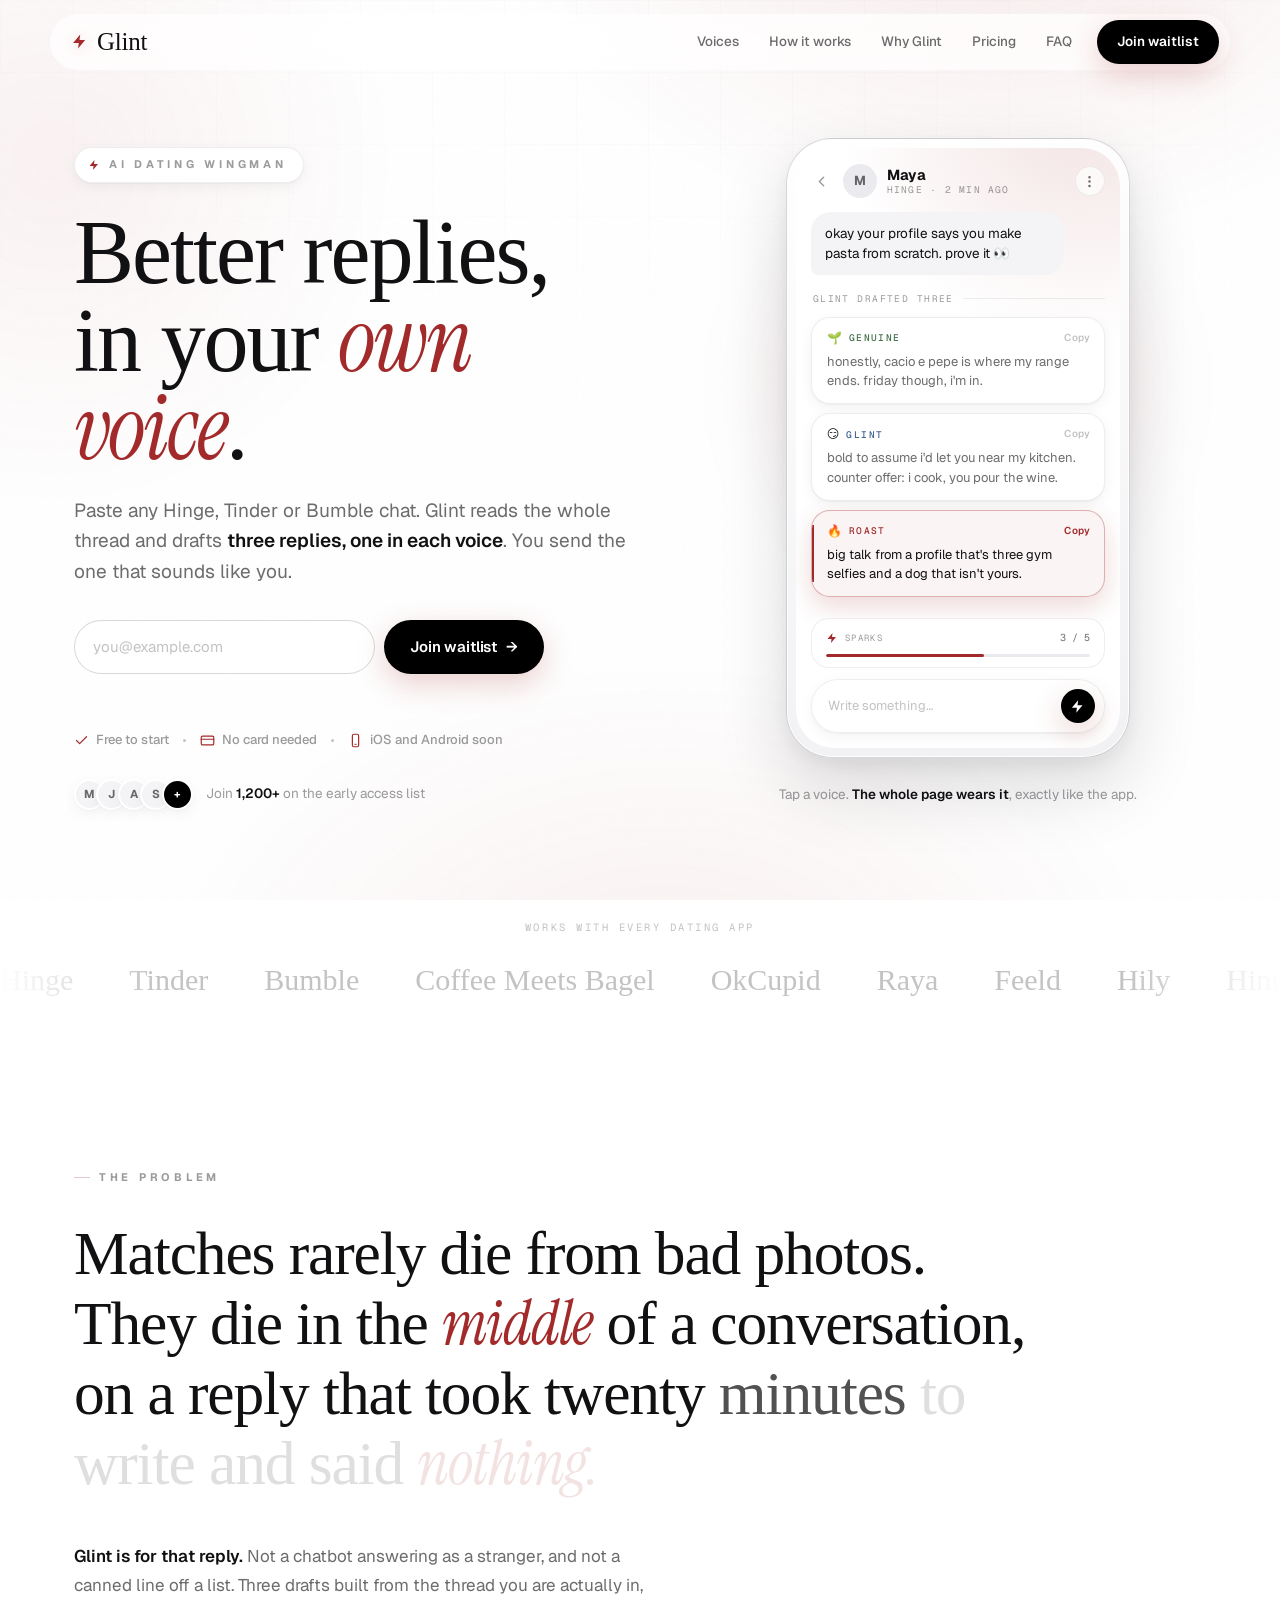
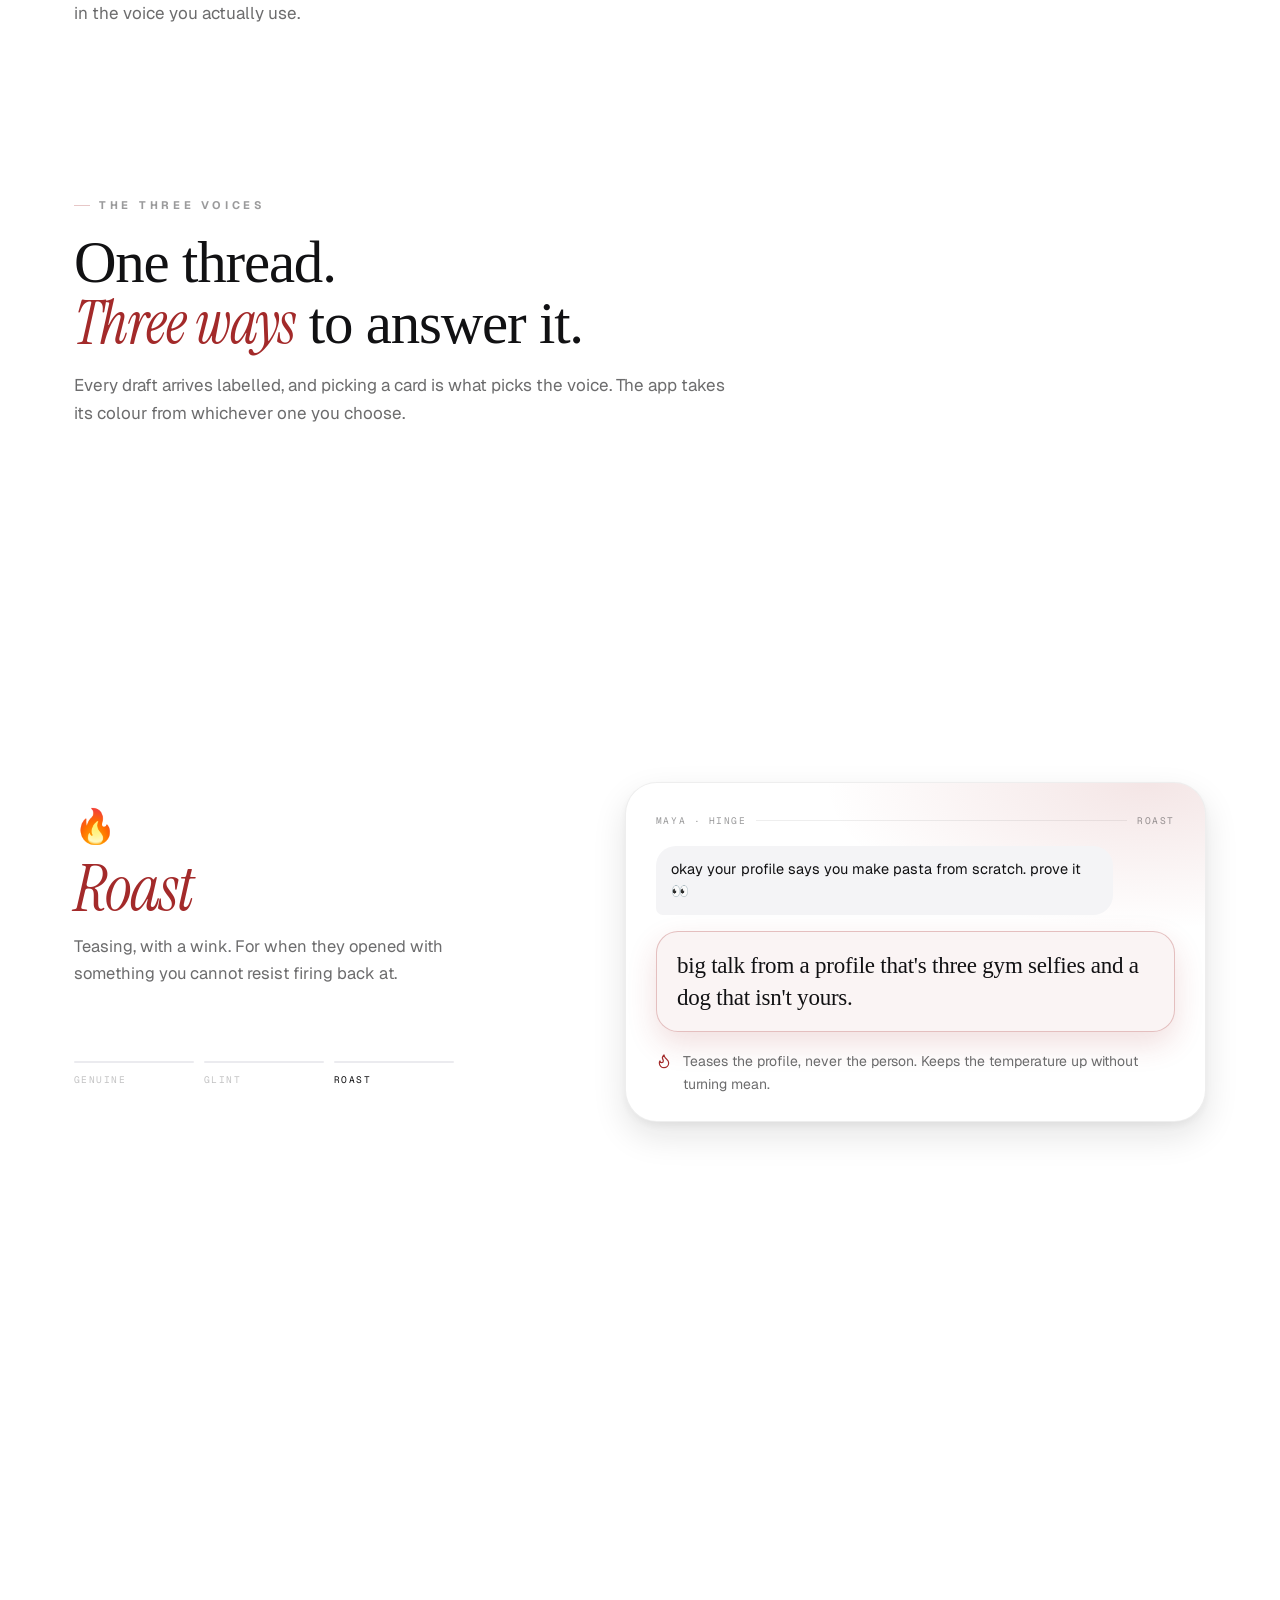
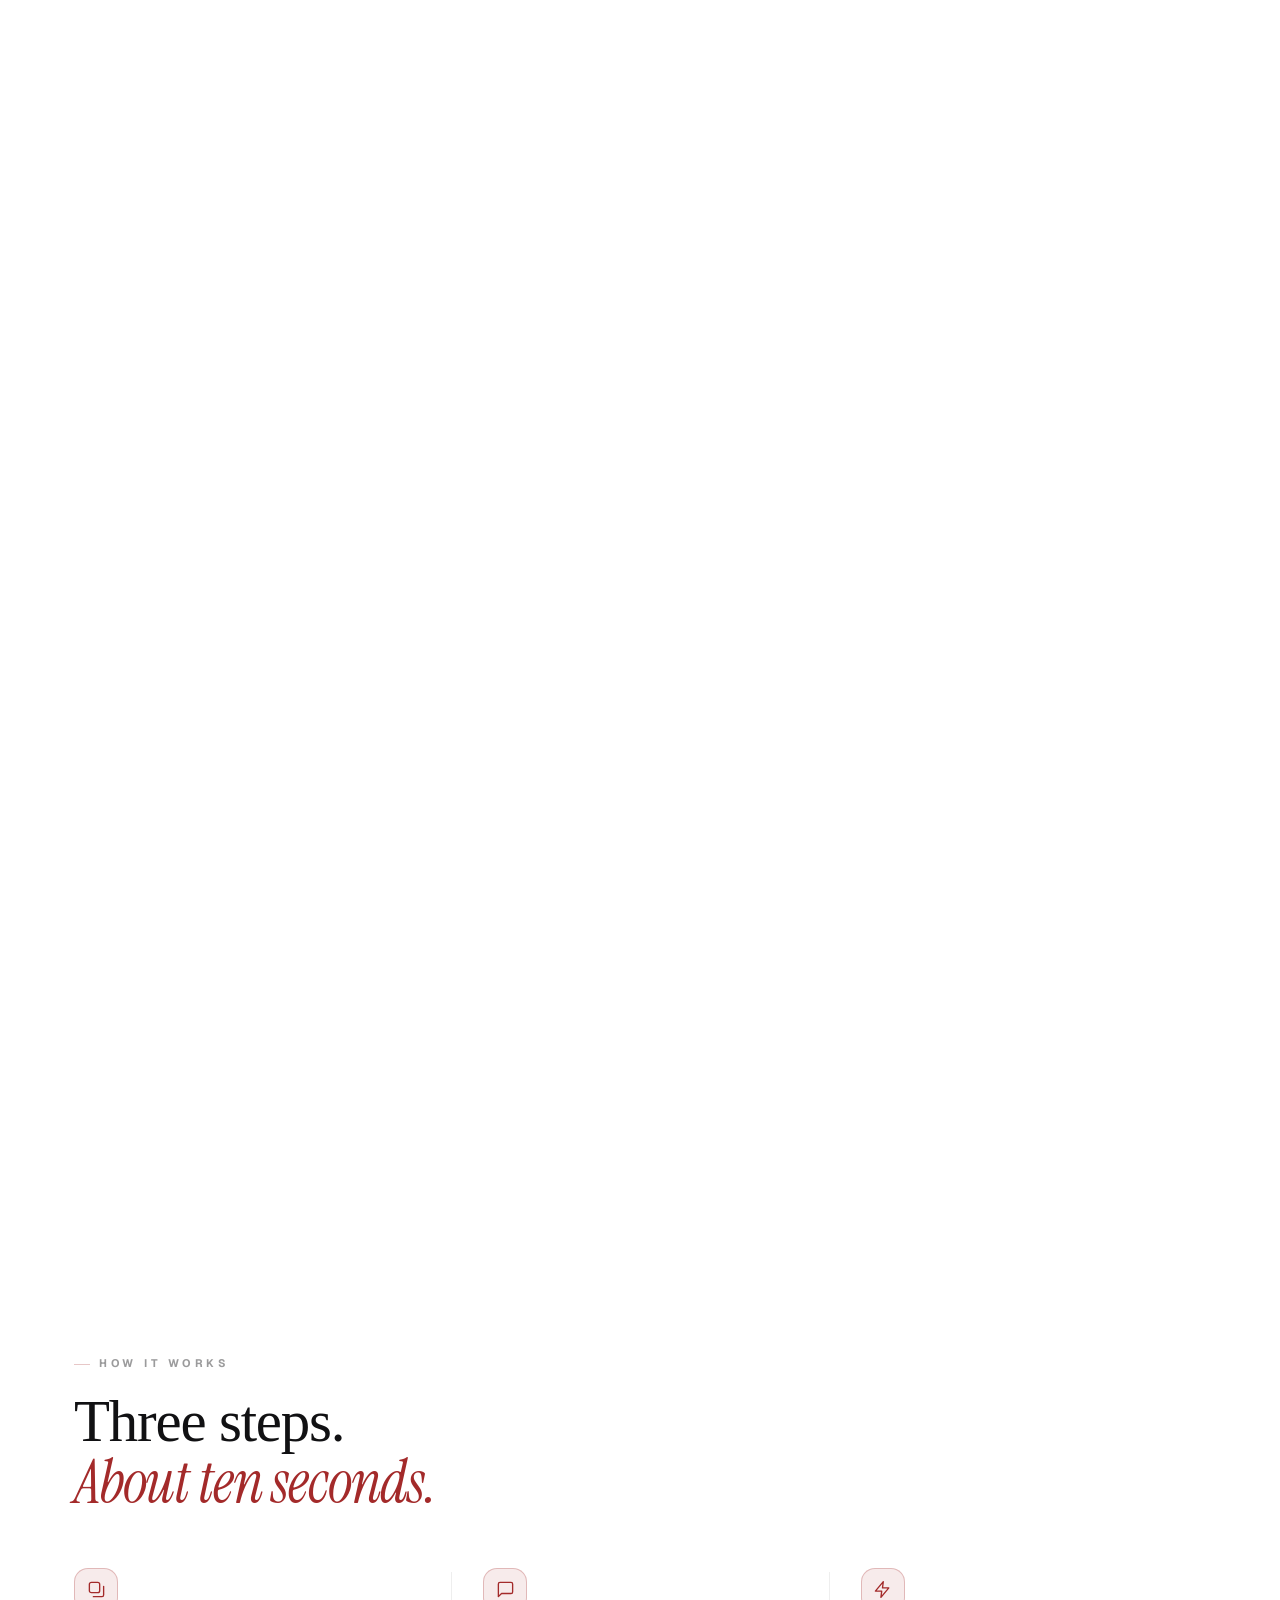
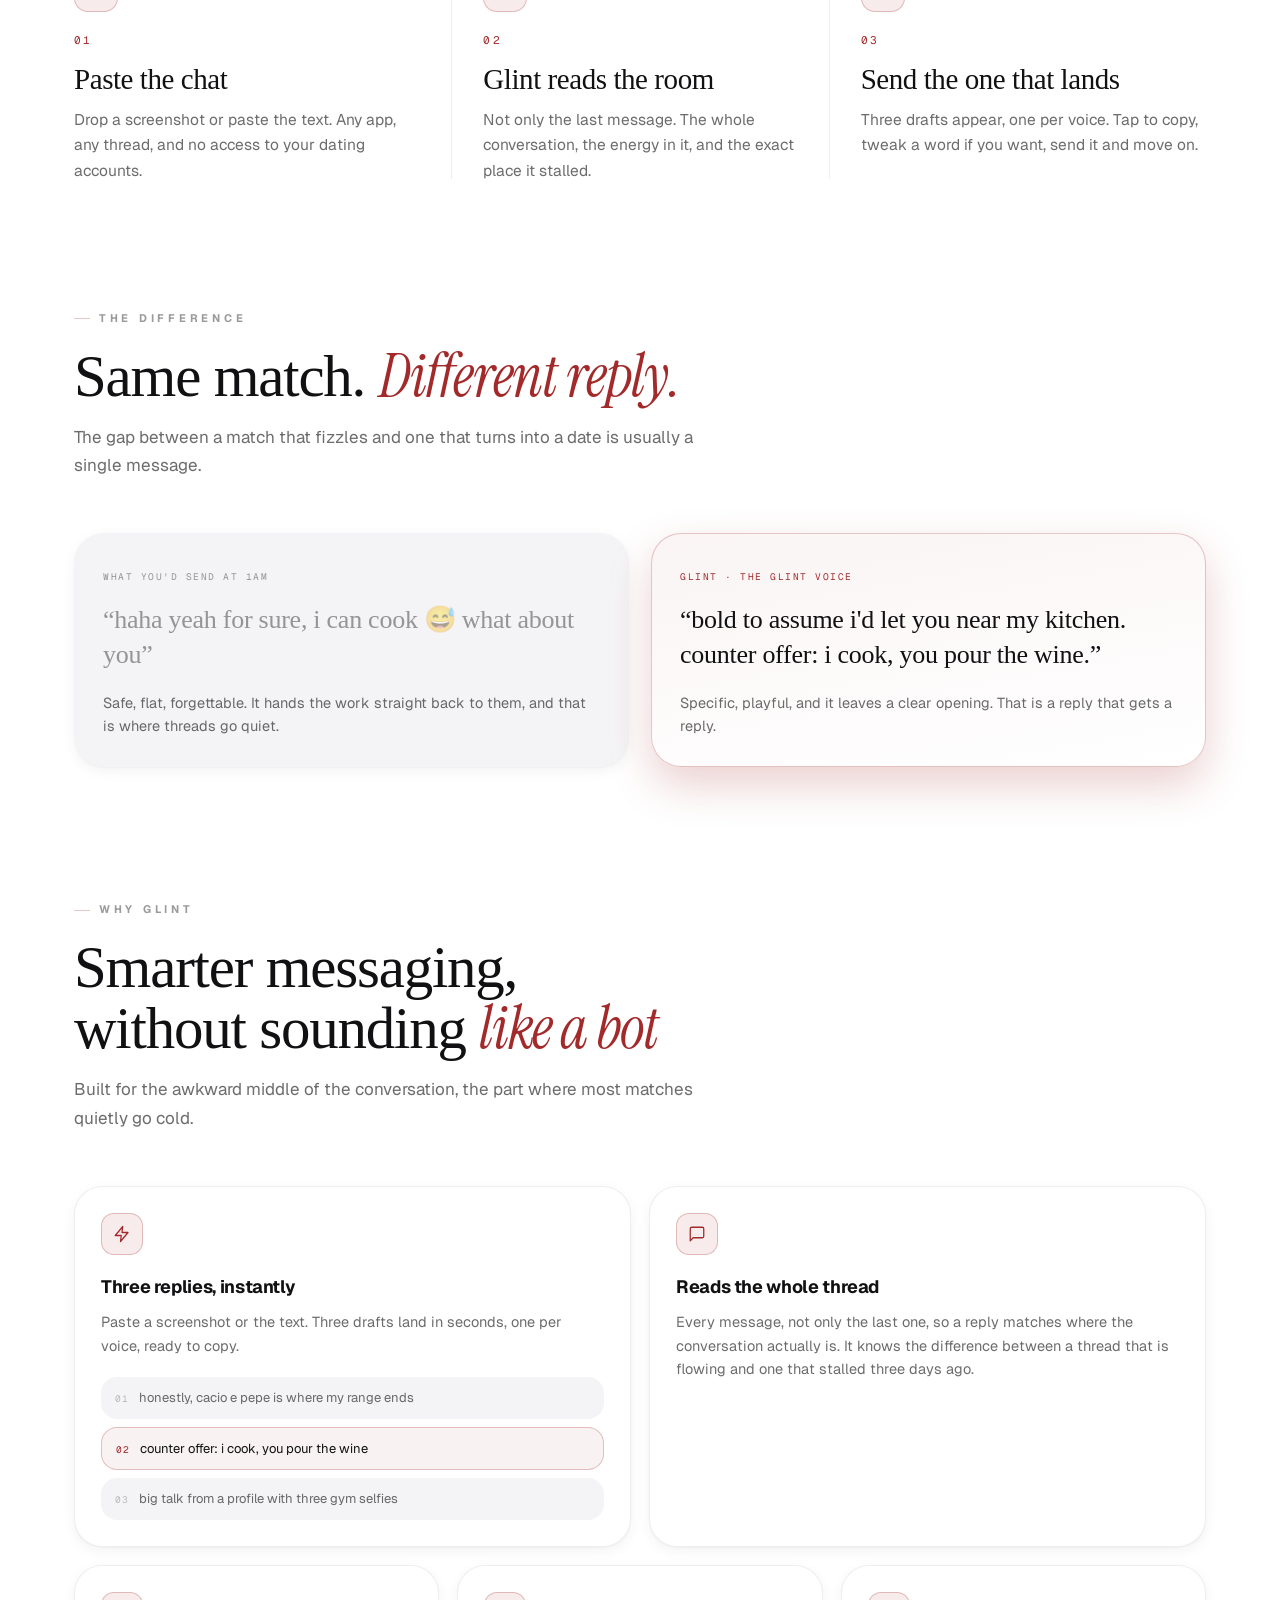
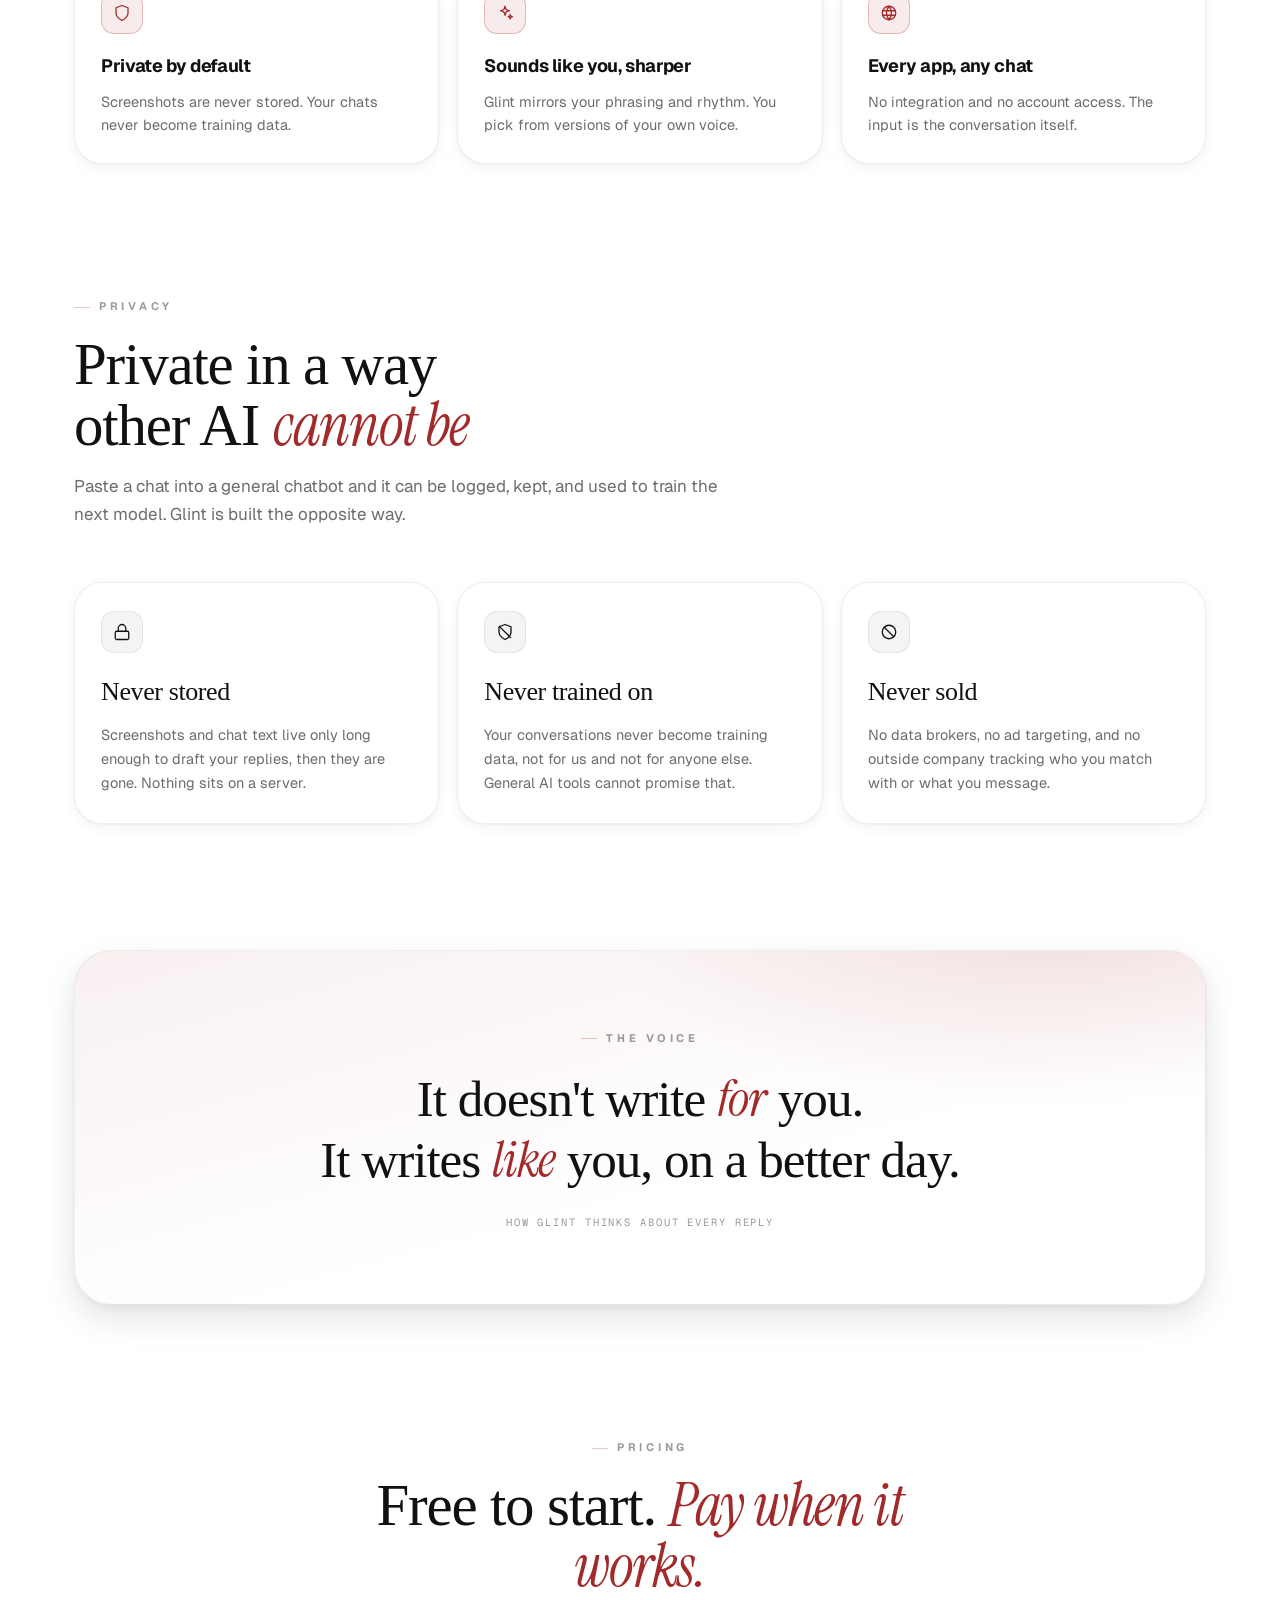
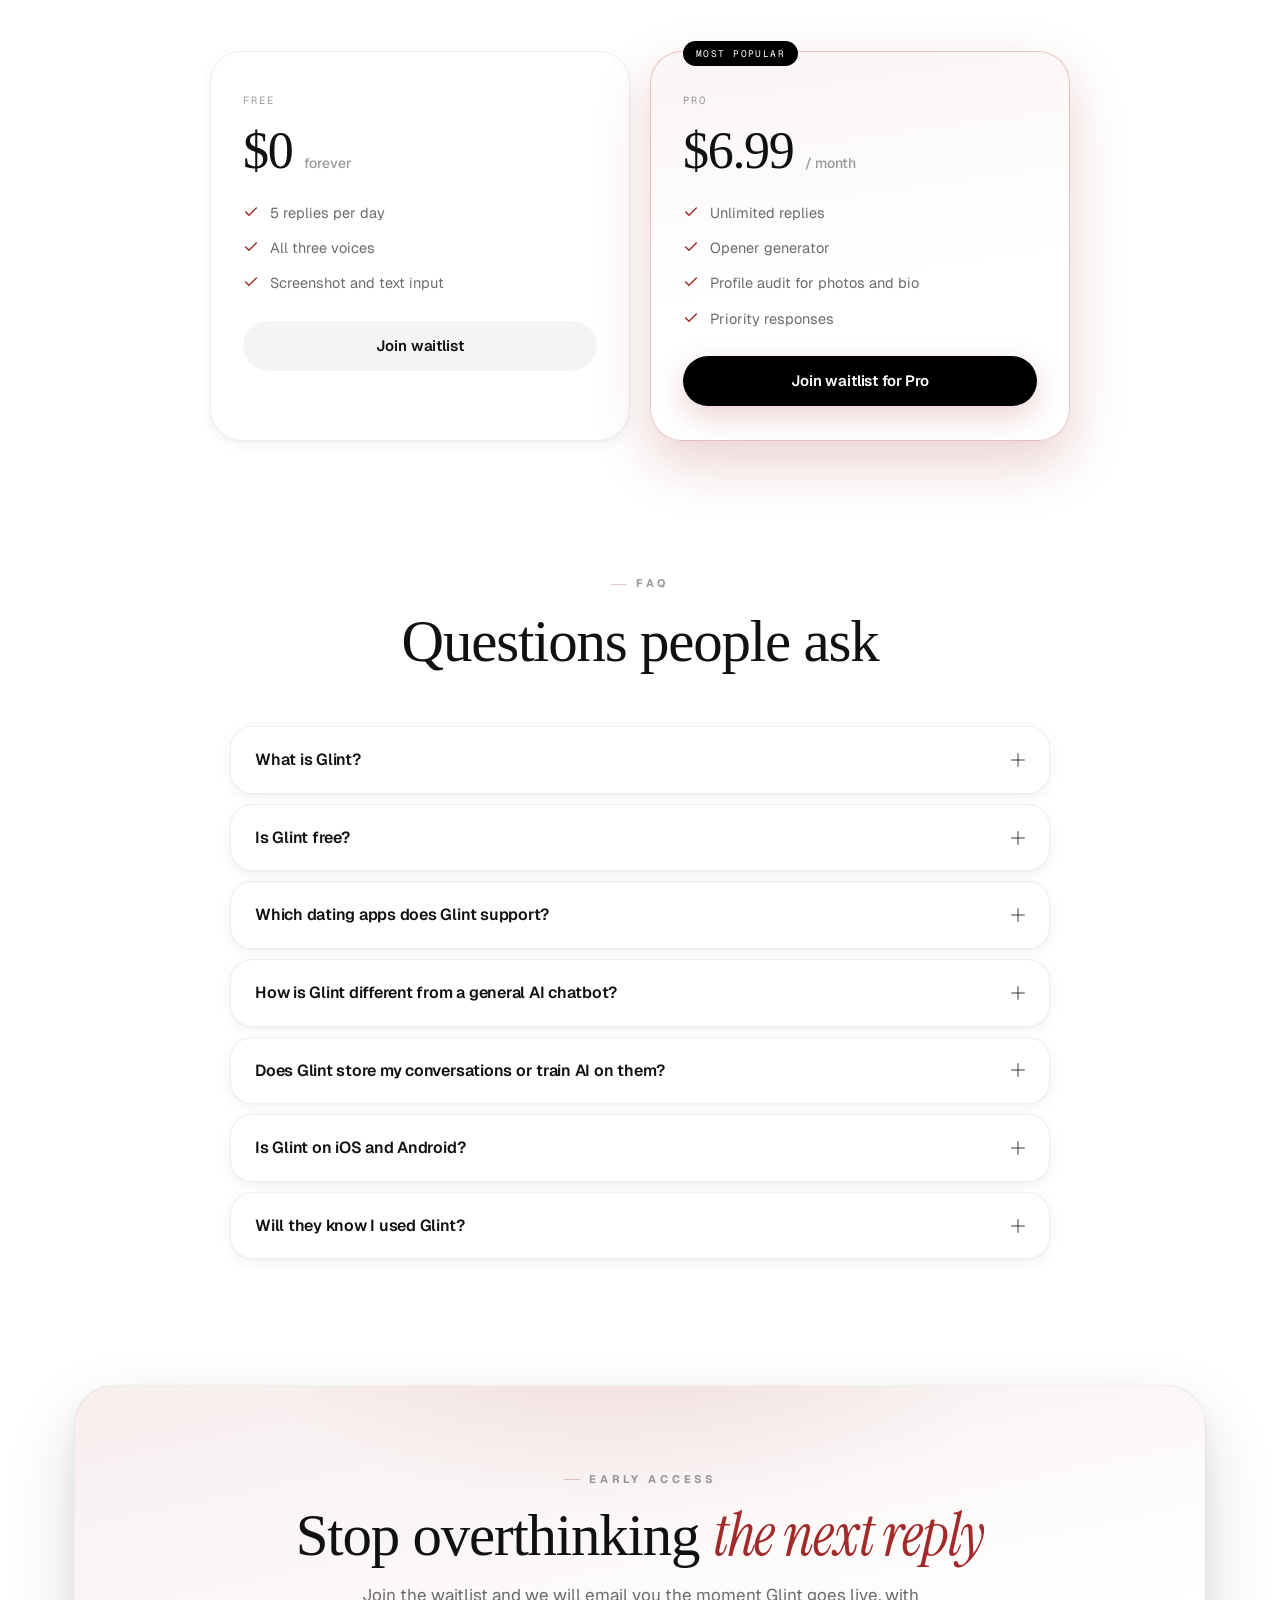
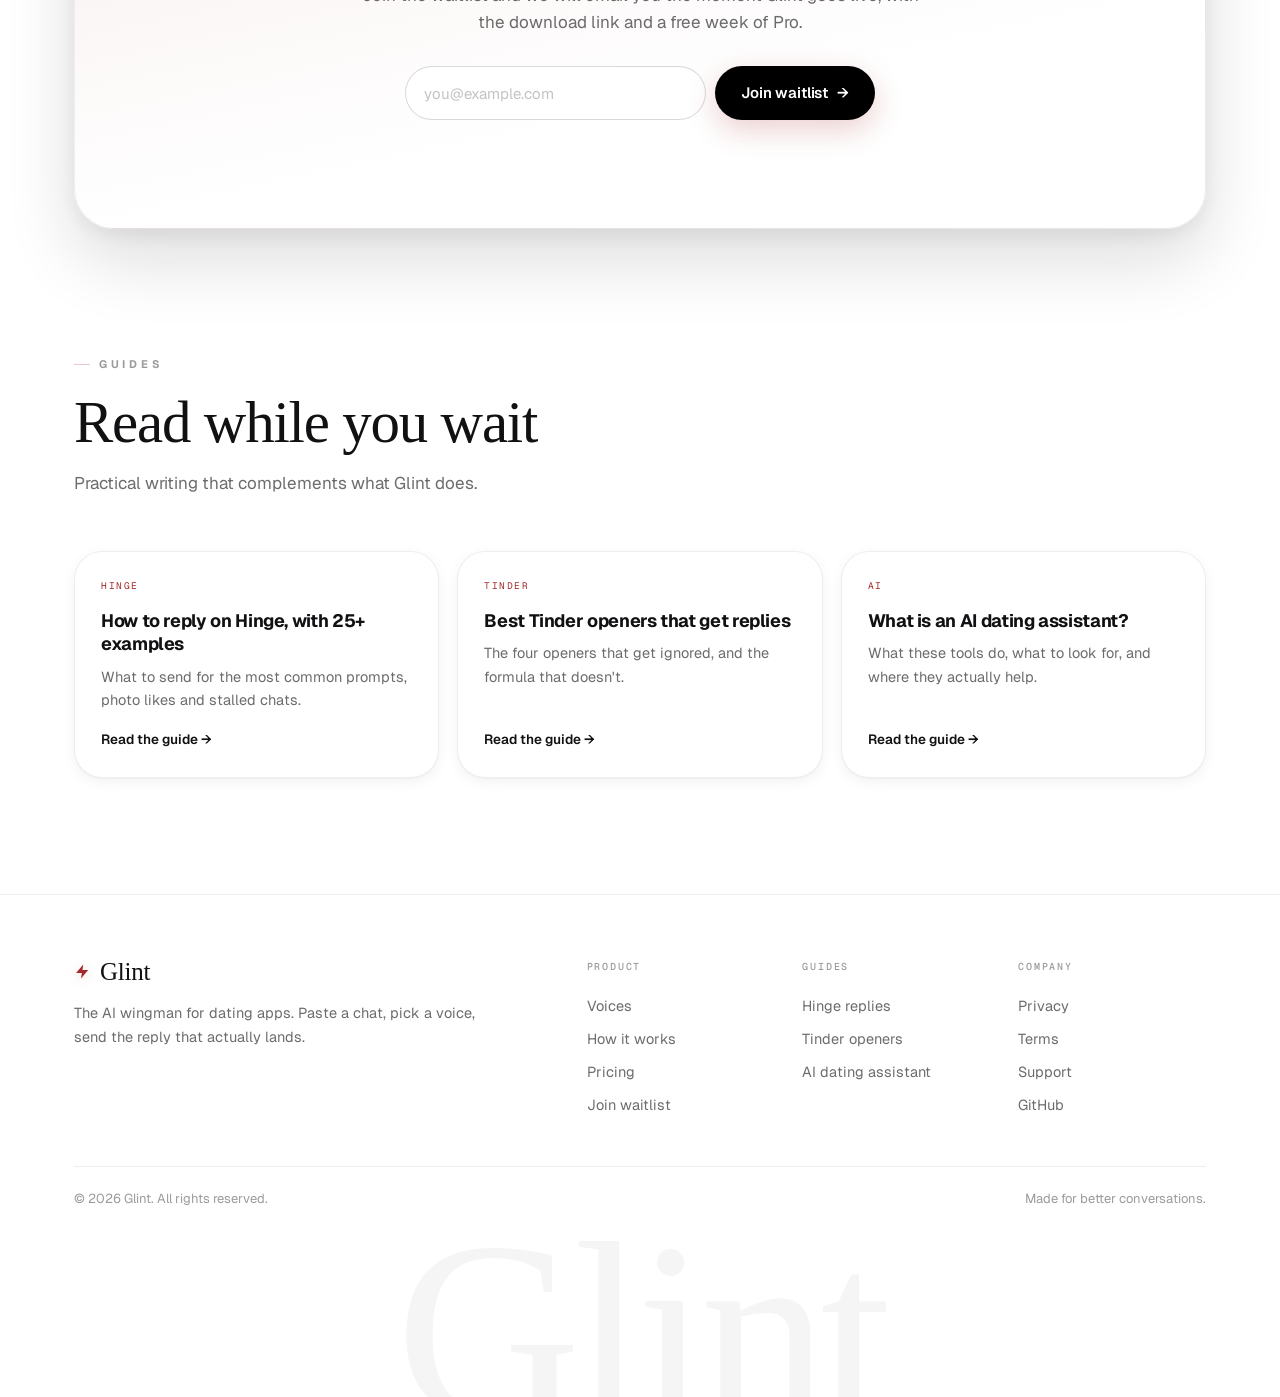
==== commit d2c88407: "Replace the rizz FAQ with the objection people actually have The voice is called Glint now, so expla" ====
--- a/index.html
+++ b/index.html
@@ -107,8 +107,8 @@
         },
         {
           "@type": "Question",
-          "name": "What does 'rizz' mean in the context of Glint?",
-          "acceptedAnswer": { "@type": "Answer", "text": "Rizz is slang for charisma, the ability to charm or flirt in conversation. In Glint that voice is called Glint: confident and witty, sitting between the warm Genuine voice and the playful Roast voice." }
+          "name": "Will the other person know I used Glint?",
+          "acceptedAnswer": { "@type": "Answer", "text": "Not unless you tell them. Glint drafts replies in your own voice; you pick the one that sounds like you, edit anything that doesn't, and send it from your own account. What lands in the chat is a message you chose, the same way running a line past a friend first is still your message." }
         }
       ]
     }
@@ -1024,7 +1024,7 @@
       <details class="faq" data-rv><summary>How is Glint different from a general AI chatbot? <span class="pm"></span></summary><div class="answer"><p>A general chatbot gives you one reply that often reads as robotic. Glint gives three, each in a different voice, so you can compare and pick the phrasing closest to how you actually talk, then edit it.</p></div></details>
       <details class="faq" data-rv><summary>Does Glint store my conversations or train AI on them? <span class="pm"></span></summary><div class="answer"><p>No. Screenshots and chat text are processed only long enough to generate the replies, then discarded. Glint does not train models on user conversations and does not sell user data.</p></div></details>
       <details class="faq" data-rv><summary>Is Glint on iOS and Android? <span class="pm"></span></summary><div class="answer"><p>Both apps are in build. Join the waitlist and you get the download link the day it goes live.</p></div></details>
-      <details class="faq" data-rv><summary>What does “rizz” mean here? <span class="pm"></span></summary><div class="answer"><p>Rizz is slang for charisma, the knack for charming someone in conversation. In Glint that voice is simply called Glint: confident and witty, sitting between the warm Genuine voice and the playful Roast voice. <a href="/ai-dating-assistant">More on what rizz means</a>.</p></div></details>
+      <details class="faq" data-rv><summary>Will they know I used Glint? <span class="pm"></span></summary><div class="answer"><p>Not unless you tell them. Glint drafts in your voice, and you pick the one that sounds like you, edit anything that doesn't, and send it from your own account. What lands in the chat is a message you chose. Most people think of it the way they think about running a line past a friend first. <a href="/ai-dating-assistant">More on where these tools actually help</a>.</p></div></details>
     </div>
   </div>
 </section>
